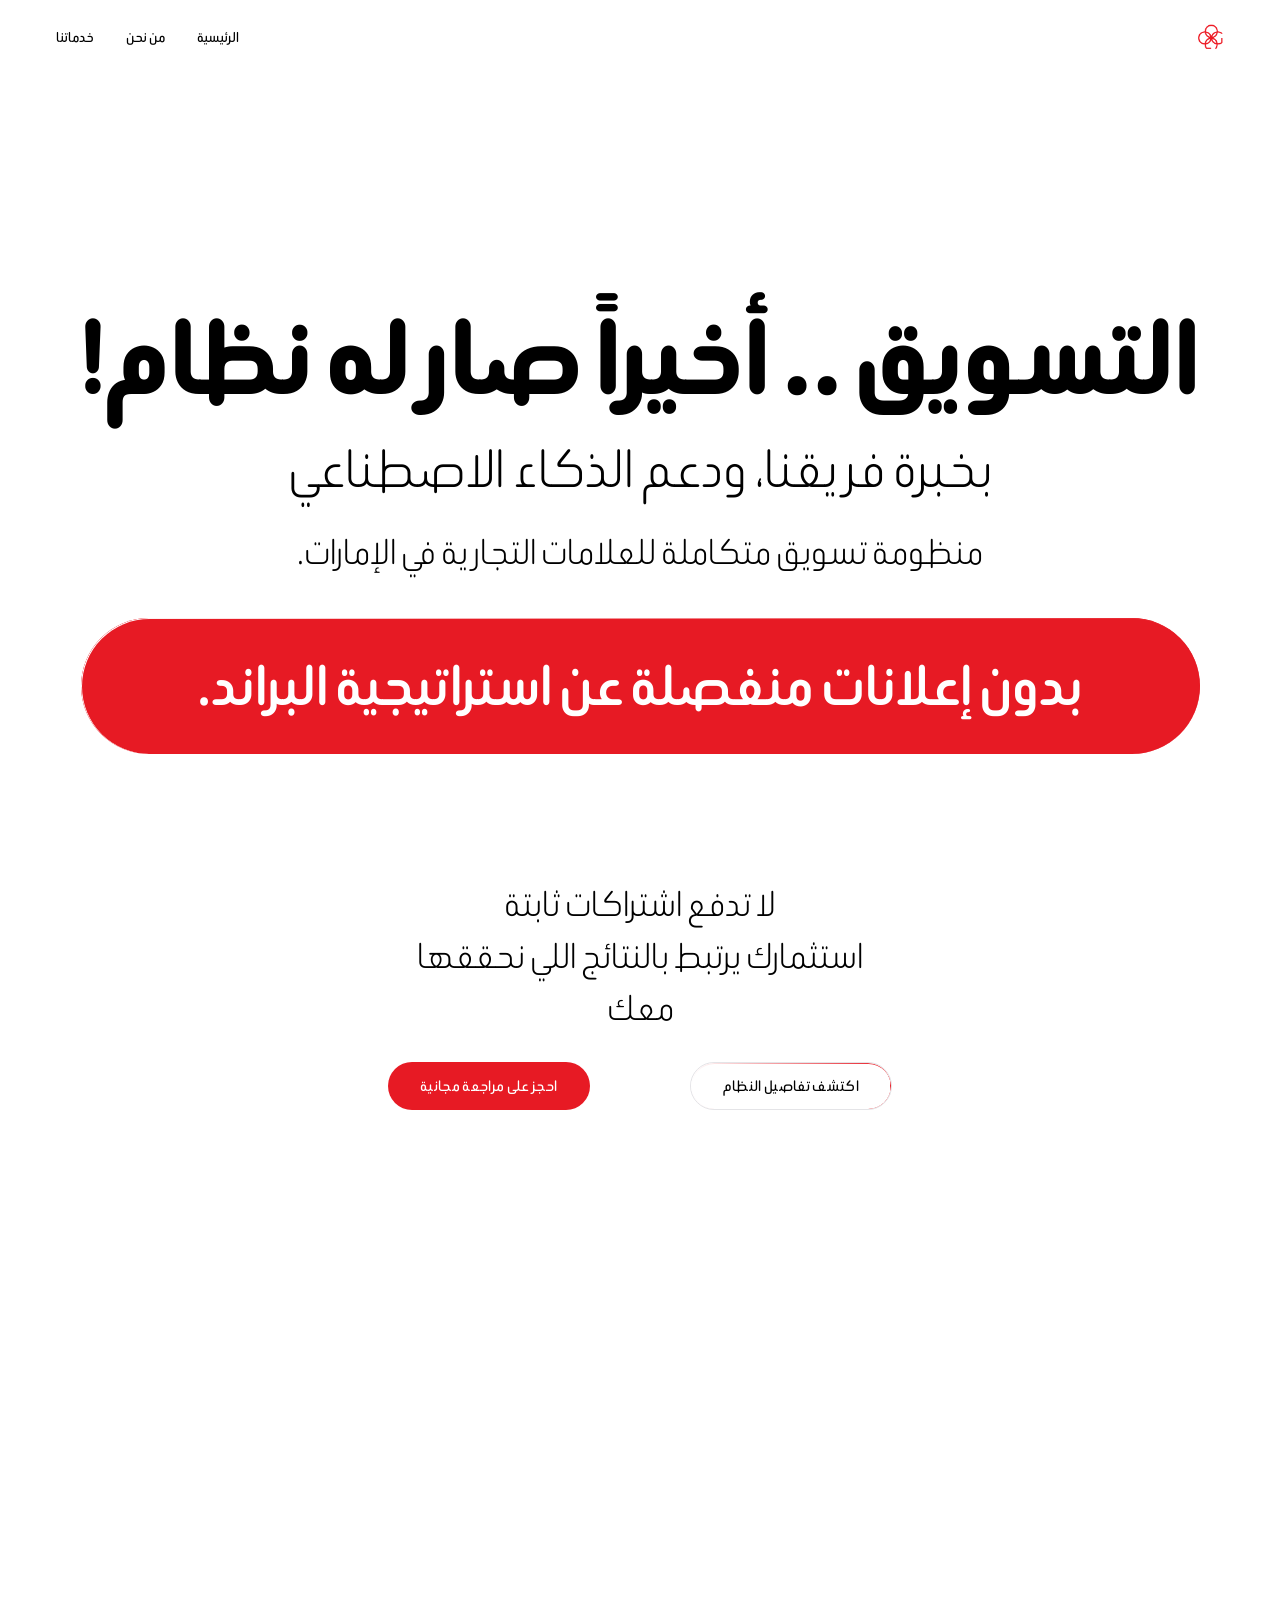
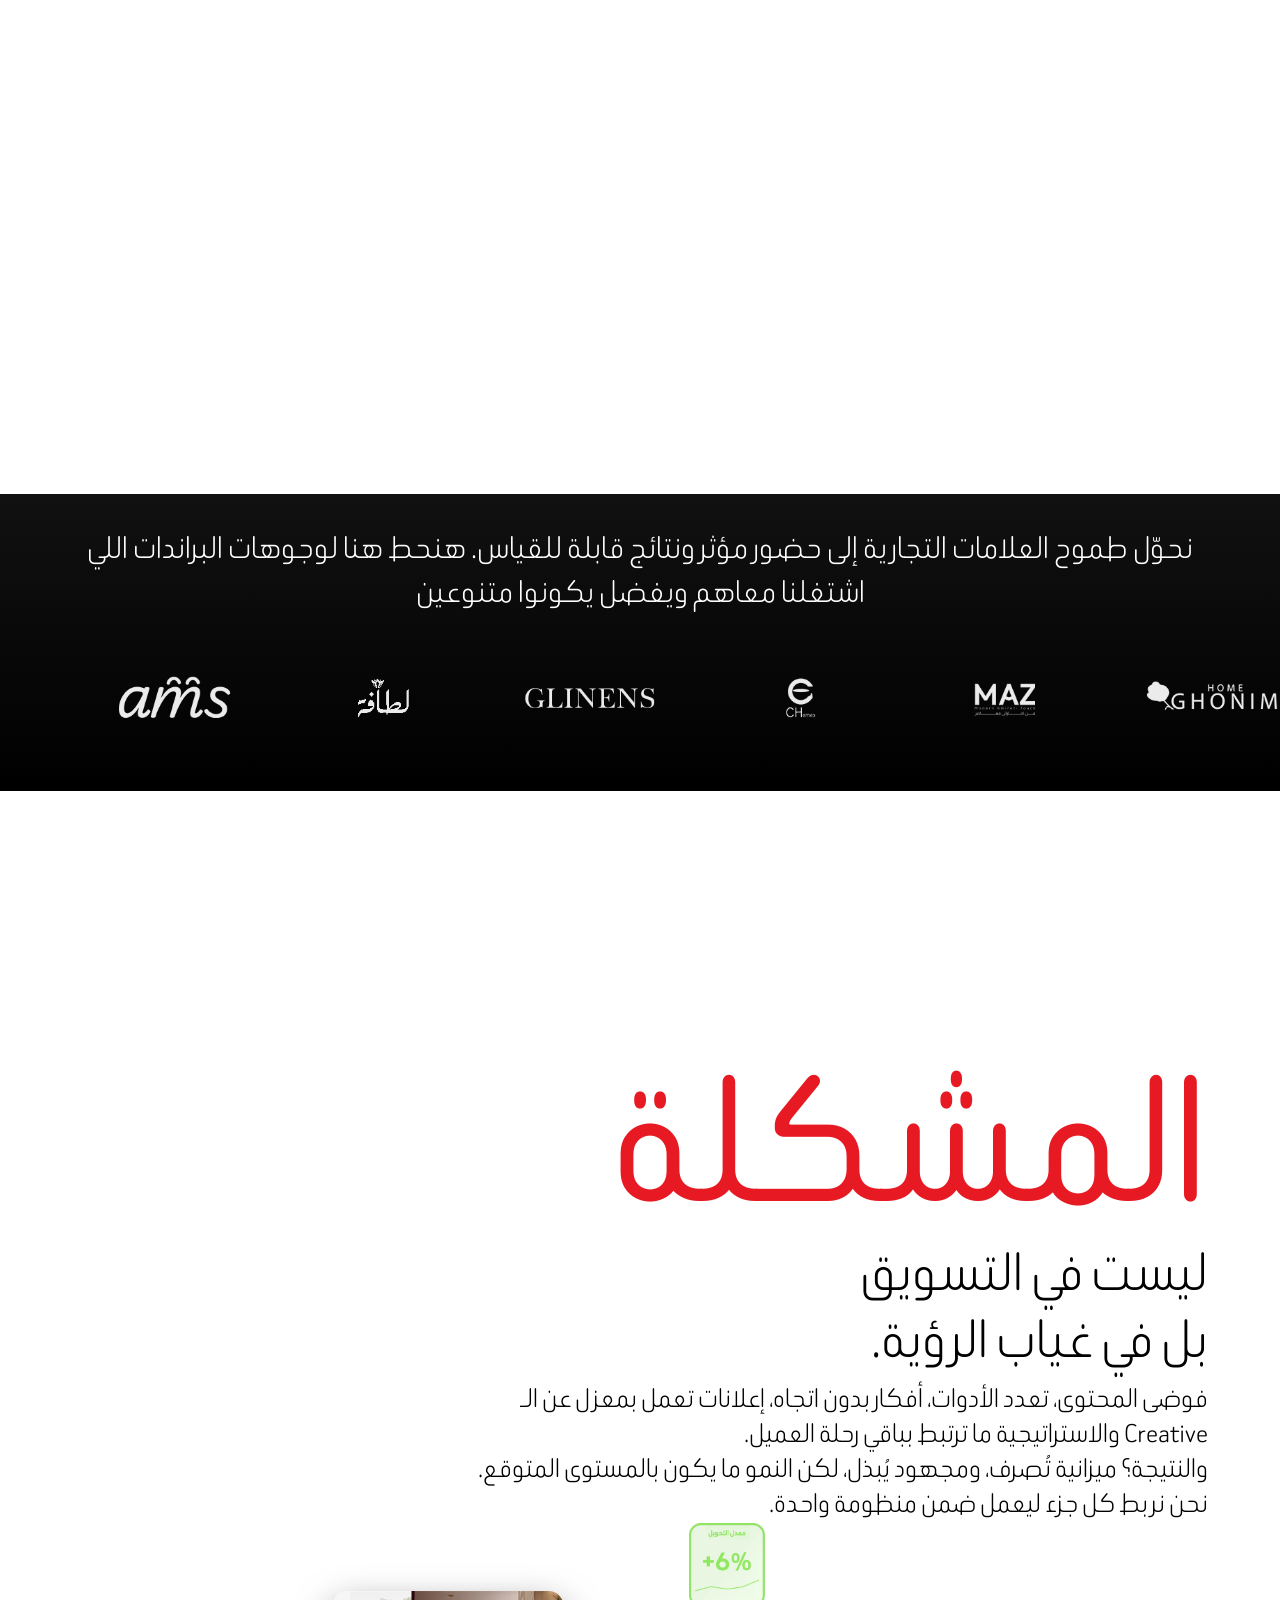
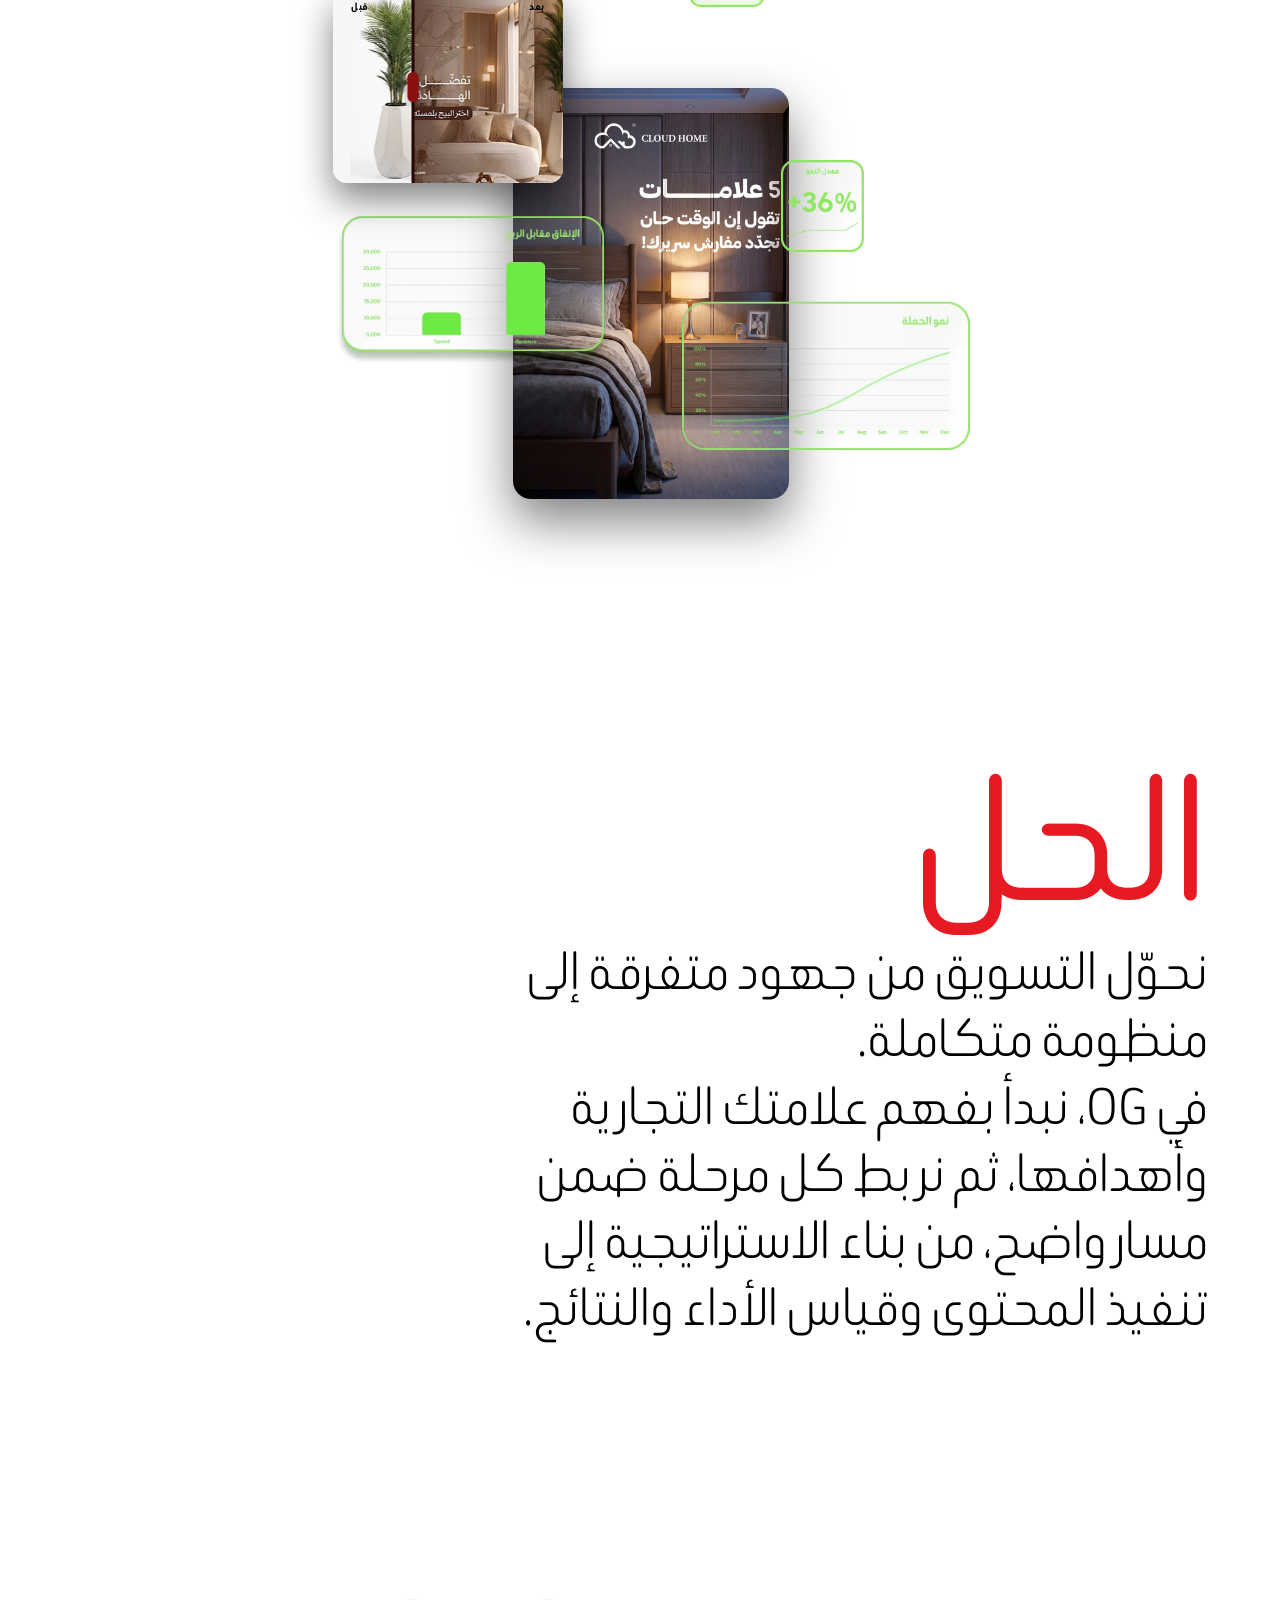
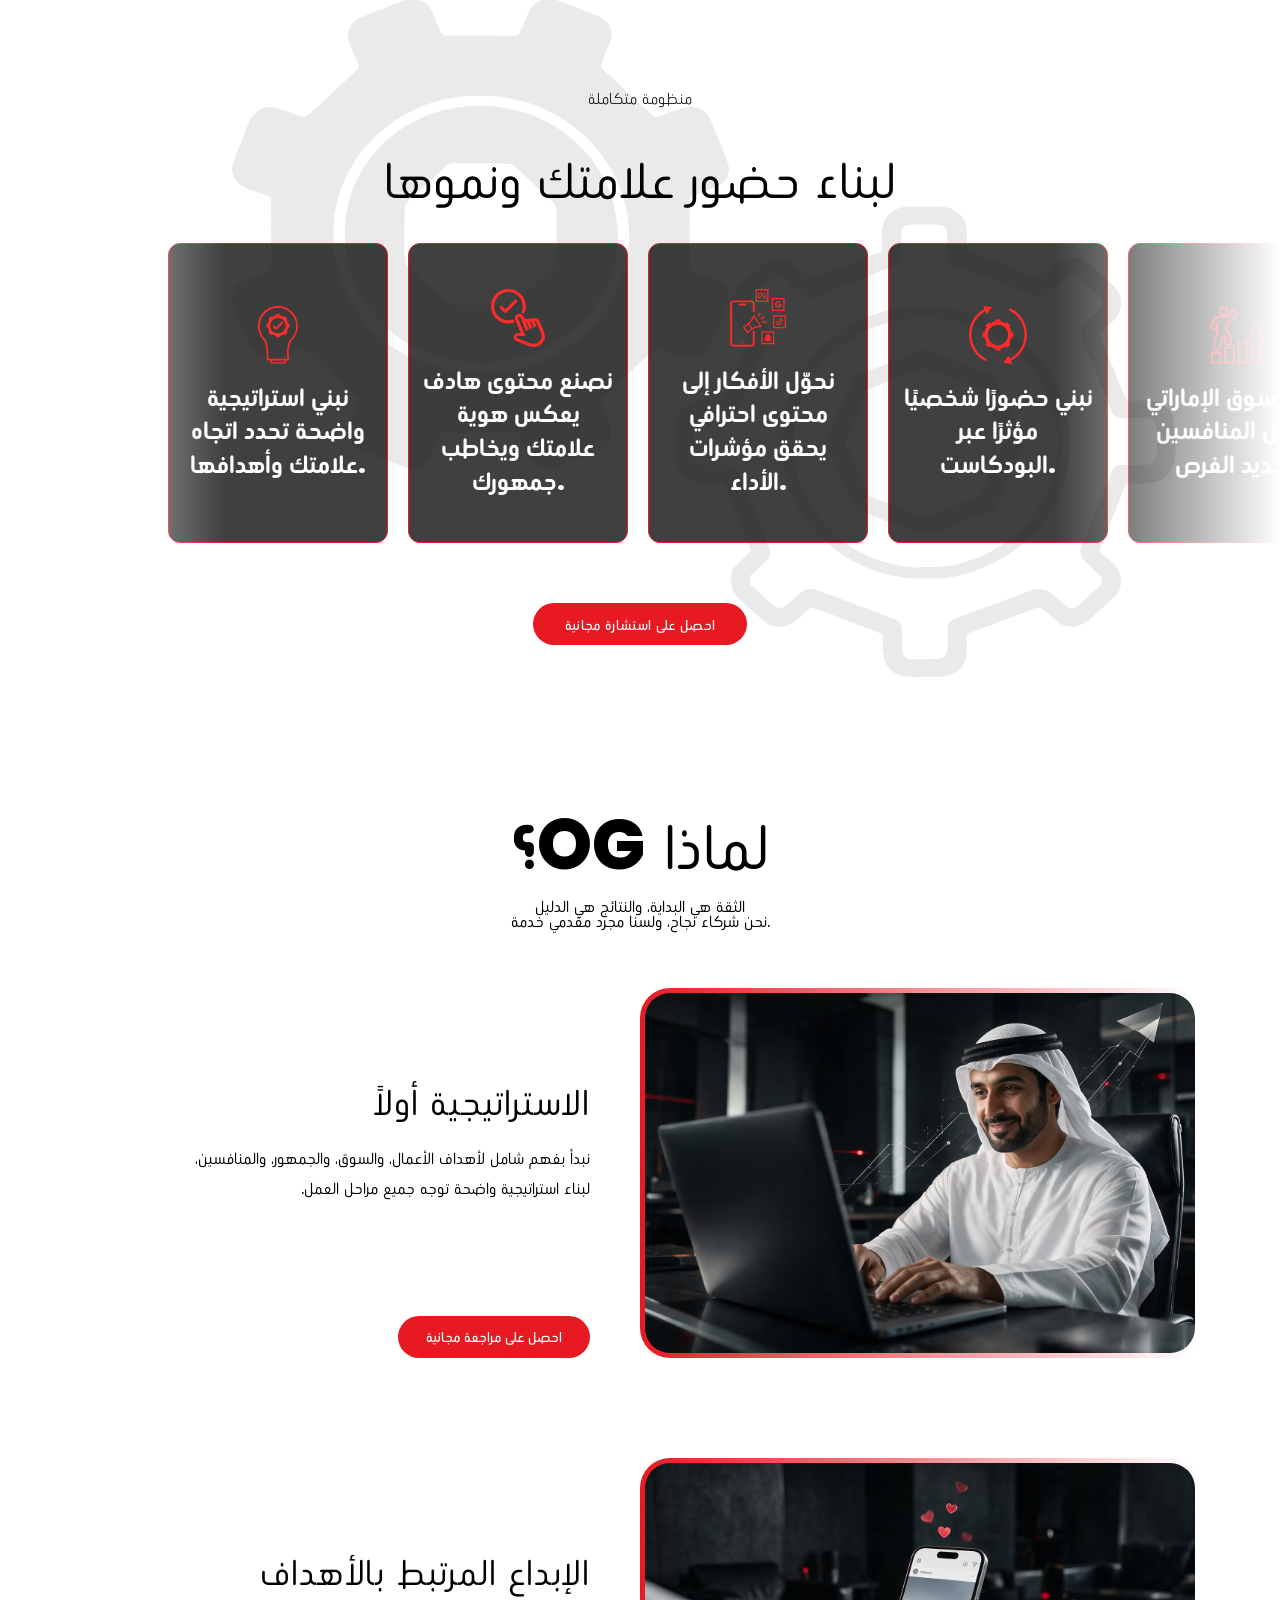
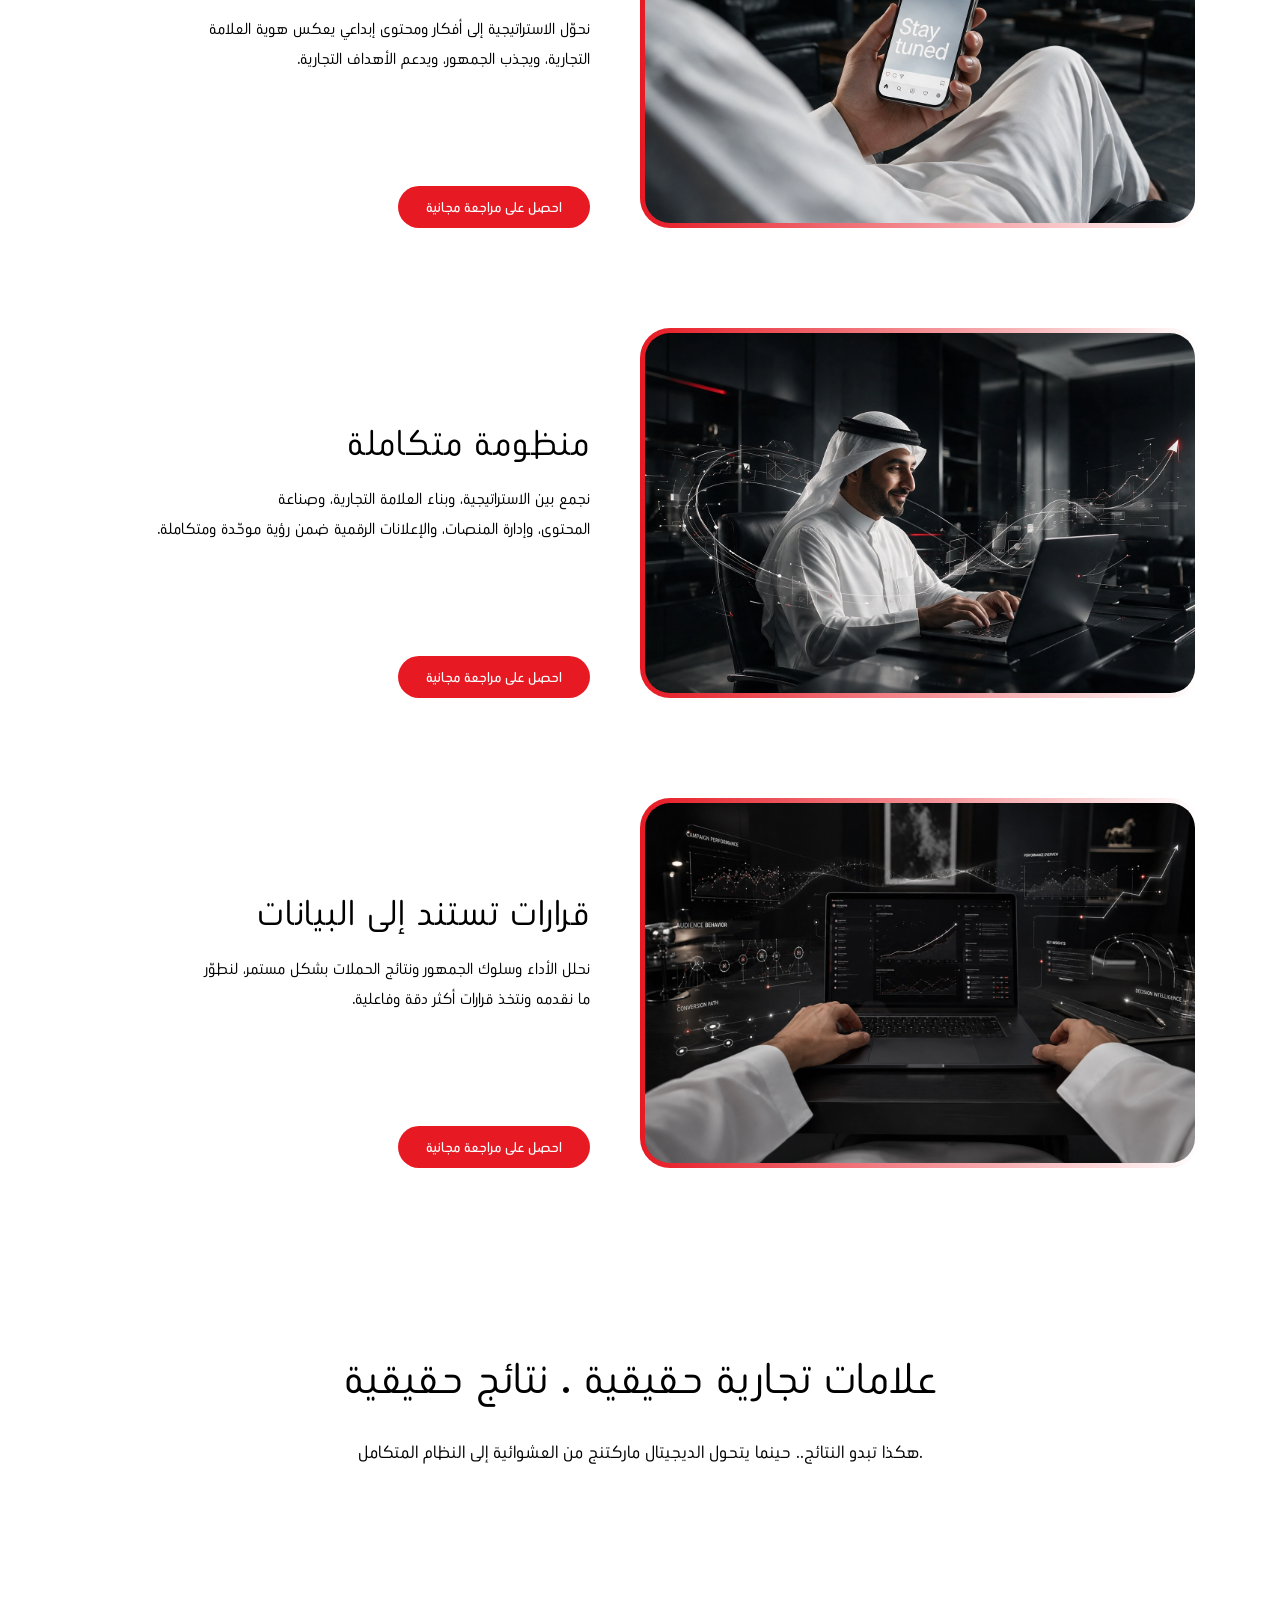
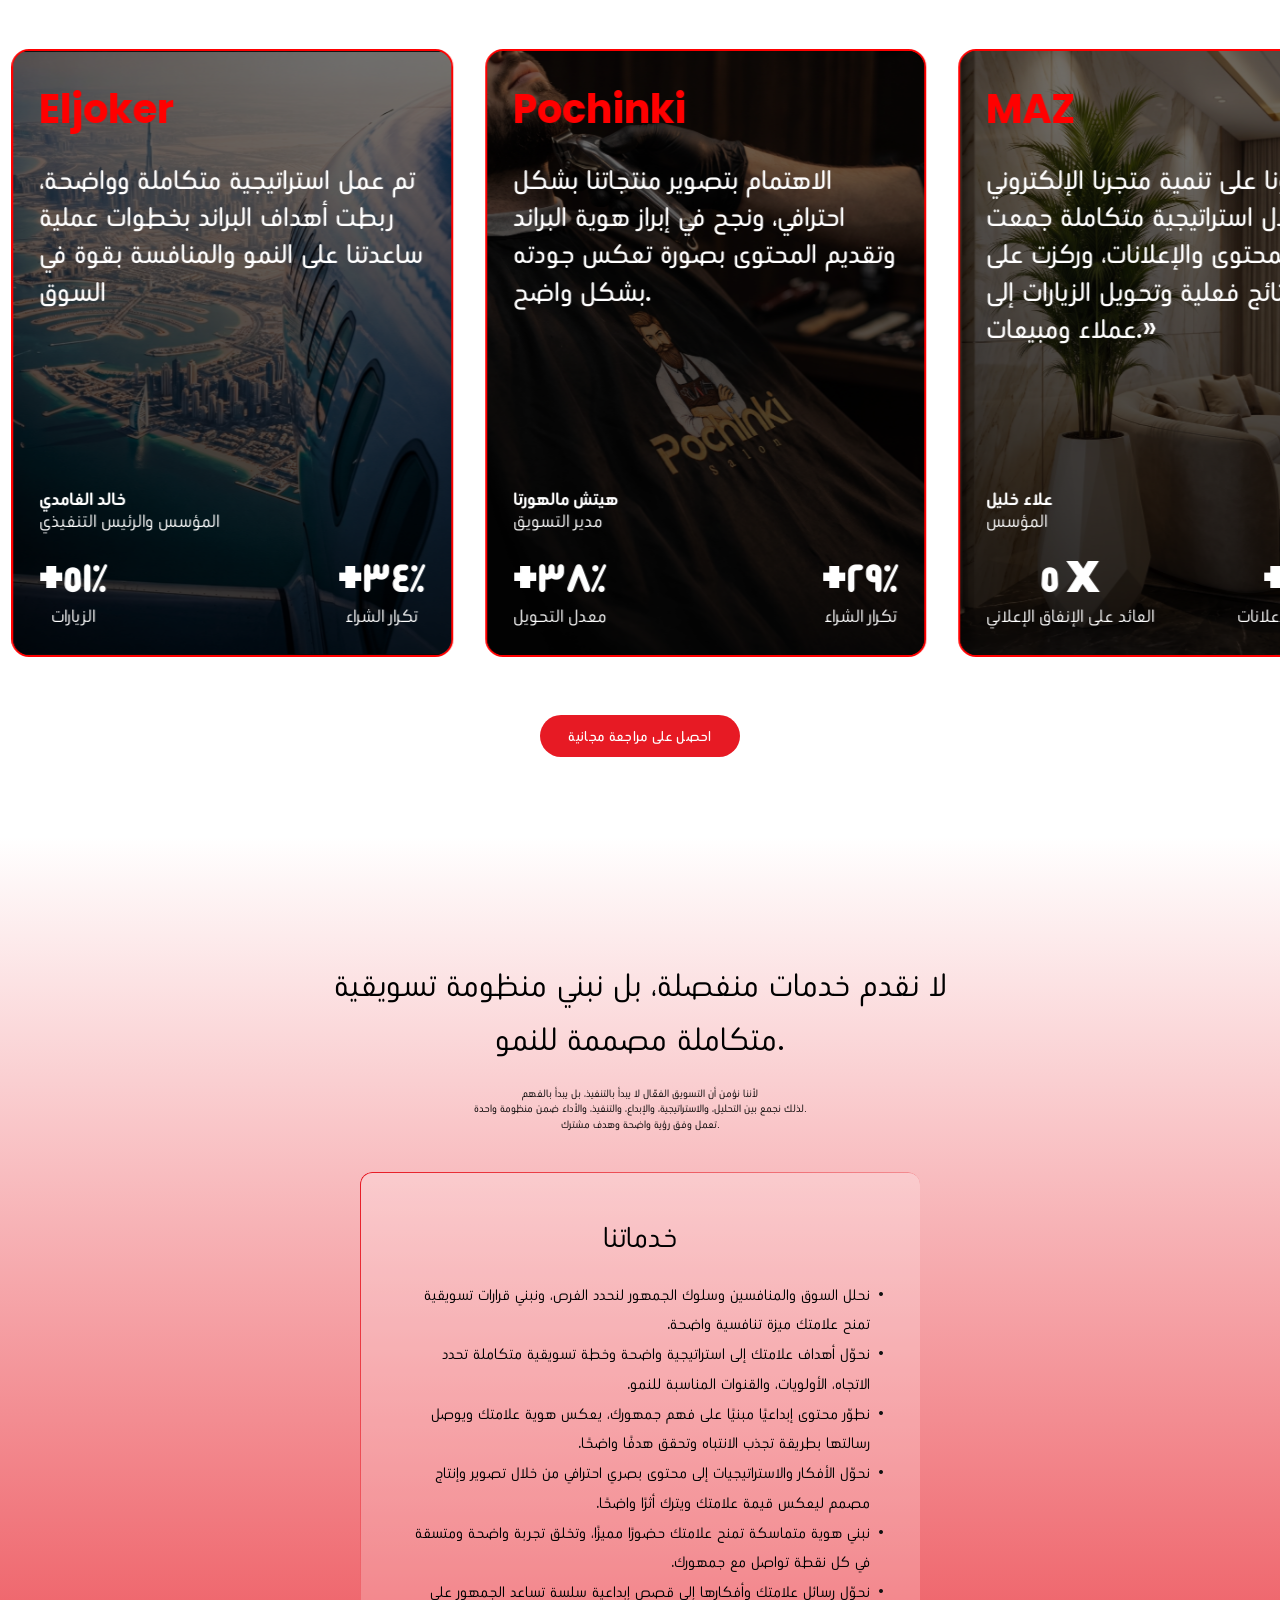
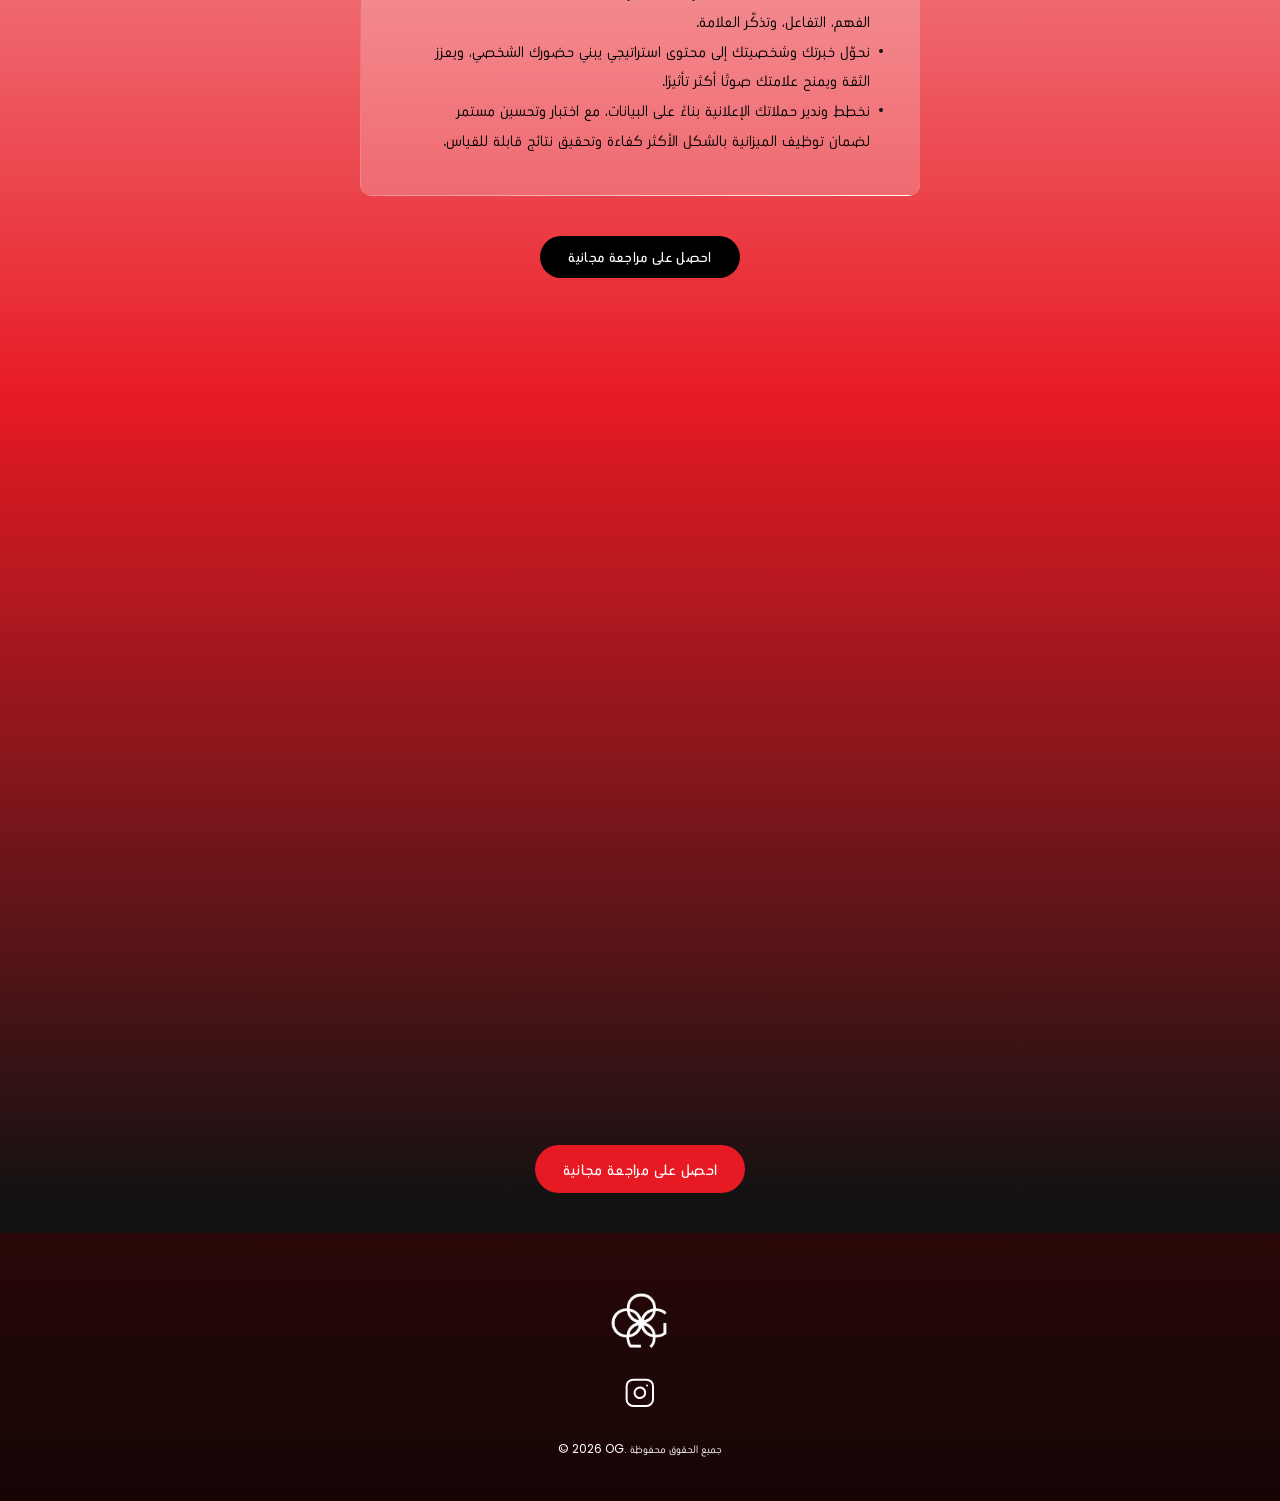
==== index.html @ 0fef3efd "final" ====
<!DOCTYPE html>
<html>
<!-- Mirrored from qeen.ai/ar by HTTrack Website Copier/3.x [XR&CO'2014], Sun, 16 Aug 2026 14:02:10 GMT -->
<!-- Added by HTTrack -->
<meta http-equiv="content-type" content="text/html;charset=utf-8" /><!-- /Added by HTTrack -->

<head>
  <meta charset="utf-8">
  <meta name="viewport" content="width=device-width, initial-scale=1">
  <title>og - The Growth Platform for E-commerce in the GCC and MENA region. We help brands scale with AI-powered
    marketing that drives real revenue.</title>
  <meta name="description"
    content="The Growth Platform for E-commerce in the GCC and MENA region. We help brands scale with AI-powered marketing that drives real revenue.">
  <link rel="preconnect" href="https://fonts.googleapis.com/">
  <link rel="preconnect" href="https://fonts.gstatic.com/" crossorigin>
  <link rel="preconnect" href="https://fonts.googleapis.com/">
  <link rel="preconnect" href="https://fonts.gstatic.com/" crossorigin>
  <link rel="preconnect" href="https://fonts.googleapis.com">
  <link rel="preconnect" href="https://fonts.gstatic.com" crossorigin>
  <link href="https://fonts.googleapis.com/css2?family=Poppins:wght@300;400;500;600;700;800&display=swap"
    rel="stylesheet">
  <div id="contactModal"
    style="display:none; position:fixed; top:0; left:0; width:100%; height:100%; background:rgba(0,0,0,0.6); z-index:9999;">

    <div
      style="background:#fff; width:90%; max-width:500px; margin:80px auto; padding:25px; border-radius:10px; position:relative;">

      <span onclick="closeModal()"
        style="position:absolute; right:15px; top:10px; cursor:pointer; font-size:22px;">×</span>

      <h3 style="margin-bottom:15px;">Contact Us</h3>

      <!-- FORM HERE -->
      <form id="contactForm" action="https://formspree.io/f/xjgjjenp" method="POST"
        style="display:flex; flex-direction:column; gap:10px;">

        <!-- Full Name -->
        <input type="text" name="full_name" placeholder="Full Name" required
          style="padding:12px; border:1px solid #ccc; border-radius:6px;">

        <!-- Mobile Number (UAE fixed) -->
        <div style="display:flex; gap:5px;">

          <div style="display:flex; gap:5px;">

            <!-- Country Code Dropdown -->
            <select name="country_code"
              style="padding:12px;color: #000;width: 80px;font-size: 12px; font-weight: 600; border:1px solid #ccc; border-radius:6px;">

              <option value="+971" selected>🇦🇪 +971</option>
              <option value="+966">🇸🇦 +966 </option>
              <option value="+965">🇰🇼 +965 </option>
              <option value="+973">🇧🇭 +973 </option>
              <option value="+974">🇶🇦 +974</option>
              <option value="+968">🇴🇲 +968</option>

            </select>

            <!-- Phone Number -->
            <input type="tel" name="phone" placeholder="Mobile Number" required
              style="flex:1; padding:12px; border:1px solid #ccc; border-radius:6px;">

          </div>
        </div>

        <!-- Email -->
        <input type="email" name="email" placeholder="Email Address" required
          style="padding:12px; border:1px solid #ccc; border-radius:6px;">

        <p id="successMessage" style="display:none; color:green; font-weight:bold;">
          Message sent successfully ✅
        </p>
        <!-- Hidden full phone (optional but useful) -->
        <input type="hidden" name="full_phone" id="fullPhone">
        <button type="submit"
          style="padding:12px; background:black; color:white; border:none; border-radius:6px; cursor:pointer;">
          Send Message
        </button>

      </form>

    </div>
  </div>
  <script>
    function openModal() {
      document.getElementById("contactModal").style.display = "block";
    }

    function closeModal() {
      document.getElementById("contactModal").style.display = "none";
    }

  </script>
  <script>
    const form = document.getElementById("contactForm");
    const successMsg = document.getElementById("successMessage");

    form.addEventListener("submit", async function (e) {
      e.preventDefault();

      const data = new FormData(form);

      try {
        const response = await fetch(form.action, {
          method: "POST",
          body: data,
          headers: {
            'Accept': 'application/json'
          }
        });

        if (response.ok) {
          successMsg.style.display = "block";
          form.reset();

          // ⬇️ close modal after 1.5s
          setTimeout(() => {
            closeModal();
            successMsg.style.display = "none"; // reset for next open
          }, 1500);

        } else {
          alert("Something went wrong ❌");
        }

      } catch (error) {
        alert("Error sending message ❌");
      }
    });
  </script>
  <style>
    .close-btn {
      position: absolute;
      top: 12px;
      right: 15px;
      font-size: 26px;
      font-weight: bold;
      color: #333;
      cursor: pointer;
      transition: 0.3s;
    }

    .close-btn:hover {
      color: red;
      transform: scale(1.2);
    }
  </style>
  <script>
    window.onclick = function (event) {
      let modal = document.getElementById("contactModal");
      if (event.target === modal) {
        modal.style.display = "none";
      }
    }
  </script>
  <style>
    /* Critical CSS - inlined for performance */
    html,
    body,
    body *,
    button,
    input,
    textarea,
    select {
      font-family: "Poppins", "Beiruti", Arial, sans-serif !important;
    }

    [dir="rtl"],
    [dir="rtl"] * {
      font-family: "Beiruti", Arial, sans-serif !important;
    }

    html {
      font-family: 'Grift', system-ui, -apple-system, BlinkMacSystemFont, 'Segoe UI', Roboto, sans-serif;
      -webkit-text-size-adjust: 100%;
      text-size-adjust: 100%;
      scroll-behavior: smooth;
    }

    /* Arabic font support */
    html[dir="rtl"],
    html[dir="rtl"] body,
    html[dir="rtl"] * {
      font-family: 'Beiruti', system-ui, -apple-system, BlinkMacSystemFont, 'Segoe UI', Roboto, sans-serif;
    }

    /* Critical hero styles for immediate visibility */
    .hero {
      padding: 4rem 2rem;
      min-height: 80vh;
      display: flex;
      align-items: center;
      position: relative;
      /* Fallback background */
      background: linear-gradient(135deg, #E71A24 0%, #090000 100%);
      /* LCP optimized background */
      background-image: url('hero_background.webp');
      background-position: center;
      background-size: cover;
      background-repeat: no-repeat;
      border-bottom-left-radius: 100px;
      overflow: hidden;
    }

    .hero::before {
      content: '';
      position: absolute;
      top: 0;
      left: 0;
      right: 0;
      bottom: 0;
      background: rgba(0, 0, 0, 0.4);
      z-index: -1;
    }

    .hero__title {
      font-size: clamp(2rem, 5vw, 3.5rem);
      font-weight: 800;
      line-height: 1.2;
      margin-bottom: 1rem;
      color: white;
    }

    /* Reduce layout shift */
    img,
    video {
      max-width: 100%;
      height: auto;
    }

    /* Prevent flash of unstyled content */
    .lazy-image,
    .lazy-video {
      min-height: 200px;
      background: #f0f0f0;
    }
  </style>

  <style>
    body * {
      color: #000 !important;
    }

    html {
      background-color: #f5f5f5 !important;
    }

    body {
      margin: 0px !important;
      background-color: white !important;
    }

    [data-v-6fa91414] .loading {
      filter: blur(2px);
      opacity: .7;
      transition: all .3s ease
    }

    [data-v-6fa91414] .loaded {
      filter: none;
      opacity: 1
    }

    [data-v-6fa91414] .error {
      background: #f0f0f0;
      opacity: .5
    }

    html {
      box-sizing: border-box;
      width: 100%;
      overflow-x: clip;
    }

    *,
    *::before,
    *::after {
      box-sizing: inherit;
    }

    body {
      width: 100%;
      max-width: 100%;
      overflow-x: clip;
    }

    /* Hero mobile fixes */
    @media (max-width: 768px) {
      .hero-shell[data-v-ce15d7ca] {
        width: 100%;
        padding-inline: 1.25rem;
      }

      .hero__cta-group[data-v-ce15d7ca] {
        display: grid;
        grid-template-columns: repeat(2, minmax(0, 1fr));
        gap: 0.75rem;
        width: 100%;
      }

      .hero__cta-primary[data-v-ce15d7ca],
      .hero__cta-secondary[data-v-ce15d7ca] {
        width: 100%;
        min-width: 0;
        padding-inline: 0.5rem;
        white-space: nowrap;
      }

      .video-inner-wrapper[data-v-7d06813c],
      [dir="rtl"] .video-inner-wrapper[data-v-7d06813c] {
        max-width: 100%;
        transform: none;
      }
    }
  </style>
  <style>
    .layout[data-v-0353b646] {
      display: flex;
      flex-direction: column;
      min-height: 100vh
    }

    .layout__header[data-v-0353b646] {
      -webkit-backdrop-filter: blur(4px);
      backdrop-filter: blur(4px);
      background: white;
      left: 0;
      padding: 24px;
      position: fixed;
      right: 0;
      top: 0;
      z-index: 1000
    }

    .layout__nav[data-v-0353b646] {
      justify-content: space-between;
      margin: 0 auto;
      max-width: 1280px;
      padding: 0 2rem
    }

    .layout__nav[data-v-0353b646],
    .nav__left[data-v-0353b646] {
      align-items: center;
      display: flex
    }

    .nav__left[data-v-0353b646] {
      gap: 3rem
    }

    .nav__right[data-v-0353b646] {
      gap: 1.5rem
    }

    .nav__brand[data-v-0353b646],
    .nav__right[data-v-0353b646] {
      align-items: center;
      display: flex
    }

    .nav__brand img[data-v-0353b646] {
      height: 27px;
      width: auto
    }

    .nav__links[data-v-0353b646] {
      align-items: center;
      display: flex;
      gap: 2rem
    }

    .nav__links a[data-v-0353b646] {
      color: #d71920;
      font-weight: 500;
      text-decoration: none;
      transition: color .3s ease
    }

    .nav__links a.active[data-v-0353b646],
    .nav__links a[data-v-0353b646]:hover {
      color: #E71A24
    }

    .nav__cta[data-v-0353b646] {
      background: #fff;
      border: none;
      border-radius: .5rem;
      color: #1a1a1a;
      cursor: pointer;
      font-weight: 600;
      padding: .75rem 1.5rem;
      transition: transform .2s ease, box-shadow .2s ease
    }

    .nav__cta[data-v-0353b646]:hover {
      box-shadow: 0 10px 20px #00000026;
      transform: translateY(-2px)
    }

    .nav__locale[data-v-0353b646] {
      background: transparent;
      border: none;
      border-radius: 15px;
      color: #ffffff;
      cursor: pointer;
      font-family: Beiruti;
      font-size: .875rem;
      font-weight: 500;
      height: 30px;
      line-height: 30px;
      padding: 0;
      position: relative;
      text-align: center;
      transition: color .2s ease;
      width: 85px
    }

    [dir=rtl] .nav__locale[data-v-0353b646] {
      font-family: Grift
    }

    .nav__locale[data-v-0353b646]:before {
      background: linear-gradient(90deg, #E71A24, #ffffff);
      border-radius: 15px;
      content: "";
      inset: 0;
      -webkit-mask: linear-gradient(#fff 0 0) content-box, linear-gradient(#fff 0 0);
      mask: linear-gradient(#fff 0 0) content-box, linear-gradient(#fff 0 0);
      -webkit-mask-composite: xor;
      mask-composite: exclude;
      padding: .5px;
      pointer-events: none;
      position: absolute
    }

    .nav__locale[data-v-0353b646]:hover {
      background: #E71A240f;
      color: #E71A24
    }

    .layout__header--light .nav__links a[data-v-0353b646] {
      color: #111111
    }

    .layout__header--light .nav__links a.active[data-v-0353b646],
    .layout__header--light .nav__links a[data-v-0353b646]:hover {
      color: #d71920
    }

    .nav__hamburger[data-v-0353b646] {
      display: none
    }

    .nav__mobile[data-v-0353b646] {
      -webkit-backdrop-filter: blur(10px);
      backdrop-filter: blur(10px);
      background: #1e1f24fa;
      display: none;
      height: calc(100vh - 64px);
      left: 0;
      overflow-y: auto;
      position: fixed;
      top: 64px;
      transform: translate(-100%);
      transition: transform .3s ease;
      visibility: hidden;
      width: 100%;
      z-index: 9999
    }

    .nav__locale--mobile[data-v-0353b646] {
      display: none
    }

    .layout__main[data-v-0353b646] {
      background: white;
      flex: 1;
      padding-top: 88px
    }

    .layout__main--light[data-v-0353b646] {
      background: #ffffff
    }

    .layout__footer[data-v-0353b646] {
      background: linear-gradient(180deg, #2b0808, #210707 34%, #1d0707 68%, #160404);
      color: #ffffff;
      padding: 60px 0 40px
    }

    .footer__content[data-v-0353b646] {
      flex-direction: column;
      gap: 28px;
      margin: 0 auto;
      max-width: 1280px;
      padding: 0 2rem
    }

    .footer__content[data-v-0353b646],
    .footer__logo[data-v-0353b646] {
      align-items: center;
      display: flex
    }

    .footer__logo[data-v-0353b646] {
      justify-content: center
    }

    .footer__logo img[data-v-0353b646] {
      height: 56px;
      width: auto
    }

    .footer__social[data-v-0353b646] {
      align-items: center;
      display: flex;
      gap: 14px
    }

    .footer__social a[data-v-0353b646] {
      align-items: center;
      display: flex;
      justify-content: center;
      transition: opacity .3s ease
    }

    .footer__social a[data-v-0353b646]:hover {
      opacity: .8
    }

    .footer__social img[data-v-0353b646] {
      display: block;
      height: 32px;
      width: 32px
    }

    .footer__links[data-v-0353b646] {
      align-items: center;
      display: flex;
      gap: 12px
    }

    .footer__links a[data-v-0353b646] {
      color: #ffffff;
      font-size: 12px;
      font-weight: 700;
      text-decoration: none;
      transition: opacity .3s ease
    }

    .footer__links a[data-v-0353b646]:hover {
      opacity: .8
    }

    .footer__links-divider[data-v-0353b646] {
      color: #ffffff;
      font-size: 12px;
      font-weight: 700;
      opacity: .6
    }

    .footer__copyright[data-v-0353b646] {
      color: #ffffff !important;
      font-size: 12px;
      font-weight: 400;
      margin: 0;
      text-align: center
    }

    @media (max-width:768px) {
      .layout__header[data-v-0353b646] {
        padding: 16px
      }

      .layout__main[data-v-0353b646] {
        padding-top: 64px
      }

      .layout__nav[data-v-0353b646] {
        padding: 0 1rem
      }

      .nav__cta--desktop[data-v-0353b646],
      .nav__links--desktop[data-v-0353b646],
      .nav__locale--desktop[data-v-0353b646] {
        display: none
      }

      .nav__locale--mobile[data-v-0353b646] {
        background: transparent;
        border: none;
        border-radius: 15px;
        color: #ffffff;
        cursor: pointer;
        display: block;
        font-family: Beiruti;
        font-size: .875rem;
        font-weight: 500;
        height: 30px;
        line-height: 30px;
        margin-right: 1rem;
        padding: 0;
        position: relative;
        text-align: center;
        transition: color .2s ease;
        width: 85px
      }

      [dir=rtl] .nav__locale--mobile[data-v-0353b646] {
        font-family: Grift
      }

      .nav__locale--mobile[data-v-0353b646]:before {
        background: linear-gradient(270deg, #E71A24, #ffffff);
        border-radius: 15px;
        content: "";
        inset: 0;
        -webkit-mask: linear-gradient(#fff 0 0) content-box, linear-gradient(#fff 0 0);
        mask: linear-gradient(#fff 0 0) content-box, linear-gradient(#fff 0 0);
        -webkit-mask-composite: xor;
        mask-composite: exclude;
        padding: .5px;
        pointer-events: none;
        position: absolute
      }

      .nav__locale--mobile[data-v-0353b646]:hover {
        background: #E71A240f;
        color: #E71A24
      }

      .nav__hamburger[data-v-0353b646] {
        background: none;
        border: none;
        cursor: pointer;
        display: flex !important;
        flex-direction: column;
        height: 18px;
        justify-content: space-between;
        padding: 0;
        position: relative;
        width: 24px;
        z-index: 10001
      }

      .nav__hamburger-icon[data-v-0353b646] {
        display: block;
        height: 19px;
        width: 19px
      }

      .nav__hamburger--active .nav__hamburger-icon[data-v-0353b646] {
        display: none
      }

      .nav__hamburger span[data-v-0353b646] {
        background-color: #E71A24;
        display: none;
        height: 2px;
        transition: all .3s ease;
        width: 100%
      }

      .nav__hamburger--active span[data-v-0353b646] {
        display: block
      }

      .layout__header--light .nav__hamburger--active span[data-v-0353b646] {
        background-color: #111111
      }

      .nav__hamburger--active span[data-v-0353b646]:nth-child(2) {
        transform: rotate(45deg) translate(5px, 5px)
      }

      .nav__hamburger--active span[data-v-0353b646]:nth-child(3) {
        opacity: 0
      }

      .nav__hamburger--active span[data-v-0353b646]:nth-child(4) {
        transform: rotate(-45deg) translate(7px, -6px)
      }

      .nav__mobile[data-v-0353b646] {
        background: linear-gradient(180deg, #000, #111111);
        display: block !important;
        height: 100vh;
        left: 0;
        overflow-y: auto;
        position: fixed;
        top: 0;
        transform: translate(-100%);
        transition: transform .3s ease, visibility .3s ease;
        visibility: hidden;
        width: 100%;
        z-index: 9999
      }

      .nav__mobile--open[data-v-0353b646] {
        transform: translate(0) !important;
        visibility: visible !important
      }

      .nav__mobile-content[data-v-0353b646] {
        align-items: center;
        background: white;
        display: flex;
        flex-direction: column;
        height: 100%;
        justify-content: center;
        padding: 5rem 2rem 2rem
      }

      .nav__mobile-links[data-v-0353b646] {
        align-items: flex-start;
        display: flex;
        flex-direction: column;
        gap: 0;
        margin-bottom: 3rem;
        padding-inline-start: 2rem
      }

      .nav__mobile-links a[data-v-0353b646] {
        border-bottom: none;
        color: #d71920;
        display: block;
        font-size: 27px;
        font-weight: 300;
        line-height: 50px;
        padding: 0;
        position: relative;
        text-decoration: none;
        transition: color .3s ease
      }

      .nav__mobile-links a.active[data-v-0353b646],
      .nav__mobile-links a[data-v-0353b646]:hover {
        color: #E71A24
      }

      .nav__mobile-links a.active[data-v-0353b646]:before {
        background-color: #E71A24;
        border-radius: 1.5px;
        content: "";
        height: 19px;
        inset-inline-start: -24px;
        position: absolute;
        top: 50%;
        transform: translateY(-50%);
        width: 3px
      }

      .nav__mobile-actions[data-v-0353b646] {
        align-items: center;
        display: flex;
        flex-direction: column;
        gap: 1rem
      }

      .nav__cta--mobile[data-v-0353b646] {
        background: #fff;
        border: none;
        border-radius: 12px;
        color: #520000;
        cursor: pointer;
        font-size: 1rem;
        font-weight: 600;
        min-width: 200px;
        padding: 1rem 1.5rem;
        transition: transform .3s ease
      }

      .nav__cta--mobile[data-v-0353b646]:hover {
        transform: translateY(-2px)
      }

      .layout__footer[data-v-0353b646] {
        padding: 28px 0 18px
      }

      .footer__content[data-v-0353b646] {
        gap: 12px;
        padding: 0 1rem
      }

      .footer__logo img[data-v-0353b646] {
        height: 22px !important
      }

      .footer__social[data-v-0353b646] {
        gap: 8px
      }

      .footer__social img[data-v-0353b646] {
        height: 16px !important;
        width: 16px !important
      }

      [dir=rtl] .layout__footer[data-v-0353b646] {
        background: linear-gradient(180deg, #350909, #111111 58%, #140404);
        padding: 20px 0 14px
      }

      [dir=rtl] .footer__content[data-v-0353b646] {
        gap: 10px
      }

      [dir=rtl] .footer__logo img[data-v-0353b646] {
        height: 18px !important
      }

      [dir=rtl] .footer__social img[data-v-0353b646] {
        height: 14px !important;
        width: 14px !important
      }

      [dir=rtl] .footer__copyright[data-v-0353b646],
      [dir=rtl] .footer__links a[data-v-0353b646],
      [dir=rtl] .footer__links-divider[data-v-0353b646] {
        font-family: Beiruti, sans-serif;
        font-size: 10px
      }
    }

    [dir=rtl] .layout__nav[data-v-0353b646] {
      direction: rtl
    }

    [dir=rtl] .nav__left .nav__brand[data-v-0353b646] {
      order: 1
    }

    [dir=rtl] .nav__left .nav__links[data-v-0353b646] {
      order: 2
    }

    [dir=rtl] .footer__content[data-v-0353b646] {
      align-items: center
    }

    [dir=rtl] .footer__copyright[data-v-0353b646] {
      text-align: center
    }

    @media (max-width:768px) {
      [dir=rtl] .footer__content[data-v-0353b646] {
        align-items: center
      }
    }
  </style>
  <style>
    .trusted-problem-wrapper[data-v-b27626f1] {
      background: linear-gradient(180deg, #111111 0, #000)
    }
  </style>
  <style>
    #hero[data-v-ce15d7ca] {
      align-items: stretch;
      background: #fff;
      display: flex;
      flex-direction: column;
      min-height: 100vh;
      overflow: hidden;
      position: relative
    }

    .hero-section-1[data-v-ce15d7ca] {
      gap: 1rem;
      justify-content: center;
      margin-bottom: 20vh
    }

    .hero-section-1[data-v-ce15d7ca],
    .hero-section-2[data-v-ce15d7ca] {
      align-items: center;
      display: flex;
      flex-direction: column
    }

    .hero-section-2[data-v-ce15d7ca] {
      width: 100%
    }

    .hero-shell[data-v-ce15d7ca] {
      flex-shrink: 0;
      padding: 5rem 1.25rem 2rem;
      position: relative;
      width: 100%;
      z-index: 1
    }

    .hero-container[data-v-ce15d7ca] {
      align-items: center;
      display: flex;
      flex-direction: column;
      gap: 0;
      margin: 0 auto;
      max-width: 100%;
      text-align: center
    }

    .hero__title[data-v-ce15d7ca] {
      color: #E71A24;
      font-family: Boldonse, sans-serif;
      font-size: 17px;
      font-weight: 400;
      letter-spacing: .01em;
      line-height: 1.2;
      margin: 0;
      text-transform: uppercase
    }

    .hero__dots[data-v-ce15d7ca] {
      font-family: grift, sans-serif;
      font-size: .5em;
      letter-spacing: -.05em;
      vertical-align: middle
    }

    .hero__subtitle[data-v-ce15d7ca] {
      color: #E71A24;
      font-size: clamp(1.25rem, 4vw, 2.5rem);
      font-weight: 300;
      line-height: 1.35;
      margin: 0
    }

    .hero__description[data-v-ce15d7ca] {
      color: #d71920;
      font-size: clamp(.875rem, 3vw, 2rem);
      font-weight: 300;
      line-height: 1.35;
      margin: 0 0 1rem;
      max-width: 90%
    }

    .hero__media[data-v-ce15d7ca] {
      align-items: center;
      background: #E71A24;
      color: white !important;
      border: none;
      border-radius: 9999px;
      display: flex;
      height: 4rem;
      justify-content: center;
      margin-bottom: .75rem;
      position: relative;
      width: 100%
    }

    .hero__media[data-v-ce15d7ca]:before {
      background: linear-gradient(270deg, #E71A24, #ffffff);
      border-radius: 9999px;
      content: "";
      inset: 0;
      -webkit-mask: linear-gradient(#fff 0 0) content-box, linear-gradient(#fff 0 0);
      mask: linear-gradient(#fff 0 0) content-box, linear-gradient(#fff 0 0);
      -webkit-mask-composite: xor;
      mask-composite: exclude;
      padding: .5px;
      pointer-events: none;
      position: absolute
    }

    .hero__typed[data-v-ce15d7ca] {
      font-family: Grift, sans-serif;
      font-weight: 100
    }

    .hero__typed[data-v-ce15d7ca],
    [dir=rtl] .hero__typed[data-v-ce15d7ca] {
      color: #E71A24;
      font-size: clamp(1rem, 12vw, 4rem);
      letter-spacing: .05em;
      line-height: 1;
      white-space: nowrap
    }

    [dir=rtl] .hero__typed[data-v-ce15d7ca] {
      font-family: Beiruti, sans-serif;
      font-weight: 200
    }

    .hero__typed--long[data-v-ce15d7ca] {
      font-size: clamp(1.5rem, 7.5vw, 2.9rem)
    }

    .hero__description-bottom[data-v-ce15d7ca] {
      color: #d71920;
      font-size: clamp(1.5rem, 4.5vw, 3.5rem);
      font-weight: 300;
      line-height: 1.35;
      margin: 0 auto 1.75rem;
      max-width: 22ch;
      text-wrap: balance;
      white-space: normal
    }

    .hero__cta-group[data-v-ce15d7ca] {
      align-items: center;
      display: flex;
      gap: .75rem;
      justify-content: center;
      width: 100%
    }

    [dir=rtl] .hero__cta-group[data-v-ce15d7ca] {
      flex-direction: row-reverse
    }

    .hero__cta-primary[data-v-ce15d7ca] {
      align-items: center;
      background-color: #E71A24;
      border: none;
      border-radius: 1.125rem;
      color: white !important;
      cursor: pointer;
      display: inline-flex;
      font-family: Grift, sans-serif;
      font-size: .9375rem;
      font-weight: 500;
      height: 2.25rem;
      justify-content: center;
      letter-spacing: .02em;
      min-width: 9.8125rem;
      padding: 0 1.5rem;
      text-transform: uppercase;
      transition: background-color .3s ease, transform .2s ease;
      white-space: nowrap
    }

    .hero__cta-primary[data-v-ce15d7ca]:hover {
      background-color: #f23b3b;
      transform: translateY(-.125rem)
    }

    .hero__cta-secondary[data-v-ce15d7ca] {
      align-items: center;
      background-color: transparent;
      border: none;
      border-radius: 1.125rem;
      color: #ffffff !important;
      cursor: pointer;
      display: inline-flex;
      font-size: .9375rem;
      font-weight: 500;
      height: 2.25rem;
      justify-content: center;
      letter-spacing: .02em;
      min-width: 9.8125rem;
      padding: 0 1.5rem;
      position: relative;
      text-decoration: none;
      text-transform: uppercase;
      transition: color .3s ease;
      white-space: nowrap
    }

    .hero__cta-secondary[data-v-ce15d7ca]:before {
      background: linear-gradient(270deg, #E71A24, #ffffff);
      border-radius: 1.125rem;
      content: "";
      inset: 0;
      -webkit-mask: linear-gradient(#fff 0 0) content-box, linear-gradient(#fff 0 0);
      mask: linear-gradient(#fff 0 0) content-box, linear-gradient(#fff 0 0);
      -webkit-mask-composite: xor;
      mask-composite: exclude;
      padding: .5px;
      pointer-events: none;
      position: absolute
    }

    .hero__cta-secondary[data-v-ce15d7ca]:hover {
      background-color: #E71A2414;
      color: #E71A24
    }

    .hero__animation-wrapper[data-v-ce15d7ca] {
      align-items: flex-start;
      display: flex;
      flex: 1;
      justify-content: center;
      min-height: 26rem;
      overflow: visible;
      padding-left: 1rem
    }

    .hero__animation-placeholder[data-v-ce15d7ca] {
      min-height: 26rem;
      width: 100%
    }

    .hero--arabic .hero__dots[data-v-ce15d7ca],
    .hero--arabic .hero__title[data-v-ce15d7ca] {
      font-family: Beiruti, sans-serif;
      font-weight: 800;
      letter-spacing: 0
    }

    .hero--arabic .hero__dots[data-v-ce15d7ca] {
      vertical-align: middle
    }

    [dir=rtl] .hero__cta-primary[data-v-ce15d7ca],
    [dir=rtl] .hero__cta-secondary[data-v-ce15d7ca],
    [dir=rtl] .hero__description[data-v-ce15d7ca],
    [dir=rtl] .hero__description-bottom[data-v-ce15d7ca],
    [dir=rtl] .hero__dots[data-v-ce15d7ca],
    [dir=rtl] .hero__subtitle[data-v-ce15d7ca],
    [dir=rtl] .hero__typed[data-v-ce15d7ca] {
      font-family: Beiruti, sans-serif
    }

    [dir=rtl] .hero__typed[data-v-ce15d7ca] {
      font-size: clamp(1rem, 11vw, 4rem)
    }

    @media (min-width:480px) {
      .hero-container[data-v-ce15d7ca] {
        max-width: 440px
      }
    }

    @media (min-width:768px) {
      .hero-shell[data-v-ce15d7ca] {
        padding: 7rem 2.5rem 3rem
      }

      .hero-container[data-v-ce15d7ca] {
        max-width: 640px
      }

      .hero__title[data-v-ce15d7ca] {
        font-size: 1.25rem
      }

      .hero__media[data-v-ce15d7ca] {
        height: 5.5rem
      }

      .hero__cta-primary[data-v-ce15d7ca],
      .hero__cta-secondary[data-v-ce15d7ca] {
        border-radius: 1.375rem;
        font-size: 1rem;
        height: 2.75rem;
        min-width: 11rem
      }
    }

    @media (min-width:1024px) {
      .hero-shell[data-v-ce15d7ca] {
        padding: 8rem 3rem 4rem
      }

      .hero-container[data-v-ce15d7ca] {
        max-width: 760px
      }

      .hero__title[data-v-ce15d7ca] {
        font-size: 1.375rem
      }

      .hero__media[data-v-ce15d7ca] {
        height: 6.5rem
      }
    }

    @media (max-width:391px) {

      .hero__cta-primary[data-v-ce15d7ca],
      .hero__cta-secondary[data-v-ce15d7ca] {
        font-size: 12px
      }
    }

    @media (max-width:767px) {
      #hero:not(.hero--arabic) .hero-shell[data-v-ce15d7ca] {
        padding-top: 4.5rem
      }
    }

    @media (min-width:1280px) {
      .hero-shell[data-v-ce15d7ca] {
        padding: 9rem 4rem 5rem
      }

      [dir=rtl] .hero-shell[data-v-ce15d7ca] {
        padding-top: 6rem
      }

      .hero__cta-group[data-v-ce15d7ca] {
        gap: 100px
      }

      .hero-container[data-v-ce15d7ca] {
        max-width: 880px
      }

      #hero:not(.hero--arabic) .hero-container[data-v-ce15d7ca] {
        max-width: 112rem
      }

      .hero__title[data-v-ce15d7ca] {
        font-size: 60px;
        text-align: center;
        white-space: nowrap
      }

      .hero__dots[data-v-ce15d7ca],
      .hero__title[data-v-ce15d7ca] {
        font-weight: 400;
        letter-spacing: 0;
        line-height: 40px
      }

      .hero__dots[data-v-ce15d7ca] {
        font-family: Boldonse, sans-serif;
        font-size: 70px;
        vertical-align: middle
      }

      #hero:not(.hero--arabic) .hero-section-1[data-v-ce15d7ca] {
        gap: 1rem
      }

      #hero:not(.hero--arabic) .hero__subtitle[data-v-ce15d7ca] {
        align-items: center;
        display: flex;
        font-family: Grift, sans-serif;
        font-size: 60px;
        font-weight: 300;
        justify-content: center;
        letter-spacing: 0;
        line-height: 20px;
        margin: 0 auto;
        min-height: 88px;
        text-align: center;
        width: min(100%, 1780px)
      }

      #hero:not(.hero--arabic) .hero__description[data-v-ce15d7ca] {
        font-family: Grift, sans-serif;
        font-size: 40px;
        font-weight: 300;
        letter-spacing: 0;
        line-height: 40px;
        margin: 0 auto 1rem;
        max-width: 60rem;
        text-align: center
      }

      .hero__media[data-v-ce15d7ca] {
        height: 7.5rem
      }

      .hero__animation-wrapper[data-v-ce15d7ca] {
        flex: none;
        margin-top: 1.5rem;
        margin-inline: auto;
        min-height: 872px;
        padding-left: 0;
        width: min(100%, 1120px)
      }

      .hero__description[data-v-ce15d7ca] {
        max-width: 69%
      }

      [dir=rtl] .hero__description[data-v-ce15d7ca] {
        max-width: 80%
      }

      .hero__description-bottom[data-v-ce15d7ca] {
        font-size: 3rem;
        max-width: none;
        white-space: nowrap
      }

      .hero__cta-primary[data-v-ce15d7ca],
      .hero__cta-secondary[data-v-ce15d7ca] {
        border-radius: 24px;
        font-size: 17px;
        font-weight: 500;
        height: 48px;
        min-width: unset;
        padding: 0 32px
      }

      .hero__cta-secondary[data-v-ce15d7ca]:before {
        border-radius: 24px
      }

      [dir=rtl] .hero-container[data-v-ce15d7ca] {
        max-width: 92rem
      }

      [dir=rtl] .hero-section-1[data-v-ce15d7ca] {
        gap: 1.5rem;
        margin-bottom: 12vh
      }

      .hero--arabic .hero__title[data-v-ce15d7ca] {
        color: #E71A24;
        font-size: 7.5rem;
        font-weight: 800;
        line-height: .9;
        text-align: center;
        text-transform: none;
        white-space: normal
      }

      .hero--arabic .hero__dots[data-v-ce15d7ca] {
        color: #E71A24;
        font-family: Beiruti, sans-serif;
        font-size: inherit;
        font-weight: 800;
        letter-spacing: 0;
        line-height: inherit;
        text-transform: none;
        vertical-align: middle
      }

      [dir=rtl] .hero__subtitle[data-v-ce15d7ca] {
        font-size: 3.75rem;
        font-weight: 300;
        line-height: 1.1
      }

      [dir=rtl] .hero__description[data-v-ce15d7ca],
      [dir=rtl] .hero__description-bottom[data-v-ce15d7ca] {
        font-size: 2.5rem;
        font-weight: 300;
        line-height: 1.3;
        max-width: none
      }

      [dir=rtl] .hero__description[data-v-ce15d7ca] {
        max-width: 50rem
      }

      [dir=rtl] .hero__description-bottom[data-v-ce15d7ca] {
        max-width: 32rem;
        white-space: normal
      }

      [dir=rtl] .hero__media[data-v-ce15d7ca] {
        background-color: #E71A24;
        height: 8.5rem;
        margin-bottom: 1rem
      }

      [dir=rtl] .hero__typed[data-v-ce15d7ca] {
        color: white !important;
        font-size: clamp(4rem, 5.5vw, 4rem);
        font-weight: 600;
        letter-spacing: 0
      }

      [dir=rtl] .hero__typed--long[data-v-ce15d7ca] {
        font-size: clamp(3.25rem, 4.5vw, 4.5rem)
      }

      [dir=rtl] .hero__cta-primary[data-v-ce15d7ca],
      [dir=rtl] .hero__cta-secondary[data-v-ce15d7ca] {
        text-transform: none
      }

      [dir=rtl] .hero__animation-wrapper[data-v-ce15d7ca] {
        flex: none;
        margin-top: 2rem;
        margin-inline: auto;
        min-height: 872px;
        width: min(100%, 1120px)
      }
    }

    @media (max-width:768px) {
      #hero:not(.hero--arabic) .hero__title[data-v-ce15d7ca] {
        letter-spacing: 0;
        line-height: 40px;
        white-space: nowrap
      }

      #hero.hero--arabic .hero-section-1[data-v-ce15d7ca] {
        gap: .5rem;
        margin-bottom: 1.75rem
      }

      .hero__description[data-v-ce15d7ca],
      .hero__description-bottom[data-v-ce15d7ca],
      .hero__subtitle[data-v-ce15d7ca] {
        font-size: 15px
      }

      .hero__cta-primary[data-v-ce15d7ca],
      .hero__cta-secondary[data-v-ce15d7ca] {
        width: 9.813rem
      }

      .hero-section-1[data-v-ce15d7ca] {
        margin-bottom: 1vh
      }

      [dir=rtl] .hero-shell[data-v-ce15d7ca] {}

      [dir=rtl] .hero-section-2[data-v-ce15d7ca] {
        gap: 1rem
      }

      .hero--arabic .hero__title[data-v-ce15d7ca] {
        font-size: 23px;
        line-height: 40px;
        text-align: center;
        white-space: normal
      }

      .hero--arabic .hero__dots[data-v-ce15d7ca],
      .hero--arabic .hero__title[data-v-ce15d7ca] {
        font-family: Beiruti, sans-serif;
        font-weight: 800;
        letter-spacing: 0;
        text-transform: none
      }

      .hero--arabic .hero__dots[data-v-ce15d7ca] {
        color: #E71A24;
        font-size: inherit;
        line-height: inherit;
        vertical-align: middle
      }

      [dir=rtl] .hero__description[data-v-ce15d7ca],
      [dir=rtl] .hero__description-bottom[data-v-ce15d7ca],
      [dir=rtl] .hero__subtitle[data-v-ce15d7ca] {
        font-family: Beiruti, sans-serif;
        font-size: 15px;
        font-weight: 300;
        line-height: 1.45;
        margin: 0
      }

      [dir=rtl] .hero__description[data-v-ce15d7ca],
      [dir=rtl] .hero__subtitle[data-v-ce15d7ca] {
        max-width: 21rem
      }

      [dir=rtl] .hero__description-bottom[data-v-ce15d7ca] {
        max-width: 18ch
      }

      [dir=rtl] .hero__media[data-v-ce15d7ca] {
        height: 3.5rem;
        margin-bottom: 0
      }

      [dir=rtl] .hero__typed[data-v-ce15d7ca] {
        color: white !important;

        font-size: clamp(1rem, 5vw, 2.85rem);
        font-weight: 400;
        letter-spacing: 0
      }

      [dir=rtl] .hero__typed--long[data-v-ce15d7ca] {
        font-size: clamp(1.35rem, 6.5vw, 2.2rem)
      }

      [dir=rtl] .hero__cta-primary[data-v-ce15d7ca],
      [dir=rtl] .hero__cta-secondary[data-v-ce15d7ca] {
        font-size: 15px;
        text-transform: none
      }

      [dir=rtl] .hero__animation-wrapper[data-v-ce15d7ca] {
        min-height: 32rem;
        padding-left: 0
      }
    }
  </style>
  <style>
    .trusted-brands[data-v-b4024979] {
      overflow: hidden;
      padding: 2rem 0 2rem
    }

    .trusted-brands__container[data-v-b4024979] {
      margin: 0 auto;
      max-width: 1200px;
      padding: 0 2rem
    }

    .trusted-brands__title[data-v-b4024979] {
      color: #ffffff;
      font-size: 30px;
      font-weight: 600;
      line-height: 1.2;
      margin: 0 0 3rem;
      text-align: center
    }

    .trusted-brands__subtitle[data-v-b4024979] {
      color: #ffffff
    }

    .trusted-brands__scroll-wrapper[data-v-b4024979] {
      position: relative
    }

    .trusted-brands__rail[data-v-b4024979] {
      --gap: 60px;
      --duration: 20s;
      animation: trusted-brands-scroll-b4024979 var(--duration) linear infinite;
      display: flex;
      width: -moz-max-content;
      width: max-content;
      will-change: transform
    }

    .trusted-brands__container[dir=rtl] .trusted-brands__rail[data-v-b4024979] {
      animation: trusted-brands-scroll-rtl-b4024979 var(--duration) linear infinite;
      flex-direction: row-reverse
    }

    @keyframes trusted-brands-scroll-rtl-b4024979 {
      0% {
        transform: translate(0)
      }

      to {
        transform: translate(50%)
      }
    }

    .trusted-brands__group[data-v-b4024979] {
      padding-bottom: 1.5rem;
      align-items: center;
      display: flex;
      gap: var(--gap);
      padding-inline-end: var(--gap)
    }

    .trusted-brands__item[data-v-b4024979] {
      align-items: center;
      display: inline-flex;
      flex: 0 0 auto;
      justify-content: center
    }

    .trusted-brands__logo[data-v-b4024979] {
      filter: brightness(0) invert(1);
      height: 36px;
      max-width: 160px;
      -o-object-fit: contain;
      object-fit: contain;
      opacity: .92;
      width: auto
    }

    @keyframes trusted-brands-scroll-b4024979 {
      0% {
        transform: translate(0)
      }

      to {
        transform: translate(-50%)
      }
    }

    @media (prefers-reduced-motion:reduce) {
      .trusted-brands__rail[data-v-b4024979] {
        animation: none
      }
    }

    @media (min-width:769px) {
      .trusted-brands__scroll-wrapper[data-v-b4024979] {
        align-items: center;
        display: flex;
        margin-inline: calc(50% - 50vw);
        min-height: 97px;
        overflow: hidden
      }

      .trusted-brands__rail[data-v-b4024979] {
        --gap: 72px;
        align-items: center
      }

      .trusted-brands__group[data-v-b4024979] {
        align-items: center
      }

      .trusted-brands__logo[data-v-b4024979] {
        height: 44px;
        max-width: 180px;
        width: auto
      }

      .trusted-brands__container[dir=rtl] .trusted-brands__title[data-v-b4024979] {
        font-family: Beiruti, sans-serif;
        font-size: 35px;
        font-weight: 300;
        line-height: 1.25
      }
    }

    @media (max-width:768px) {
      .trusted-brands[data-v-b4024979] {
        padding-bottom: 0
      }

      .trusted-brands__container[data-v-b4024979] {
        padding: 0 1rem
      }

      .trusted-brands__title[data-v-b4024979] {
        font-size: 12px;
        margin: 0 0 2rem
      }

      .trusted-brands__rail[data-v-b4024979] {
        --gap: 40px
      }

      .trusted-brands__logo[data-v-b4024979] {
        height: 32px;
        max-width: 130px;
        width: auto
      }

      .trusted-brands__container[dir=rtl] .trusted-brands__title[data-v-b4024979] {
        font-family: Beiruti, sans-serif;
        font-size: 15px;
        font-weight: 300;
        line-height: 1.5
      }

      .trusted-brands__container[dir=rtl] .trusted-brands__rail[data-v-b4024979] {
        --gap: 36px
      }

      .trusted-brands__container[dir=rtl] .trusted-brands__logo[data-v-b4024979] {
        height: 32px;
        max-width: 130px;
        width: auto
      }
    }

    @media (max-width:480px) {
      .trusted-brands__title[data-v-b4024979] {
        font-size: 12px
      }

      .trusted-brands__rail[data-v-b4024979] {
        --gap: 32px
      }

      .trusted-brands__logo[data-v-b4024979] {
        height: 26px;
        max-width: 110px;
        width: auto
      }

      .trusted-brands__container[dir=rtl] .trusted-brands__rail[data-v-b4024979] {
        --gap: 30px
      }

      .trusted-brands__container[dir=rtl] .trusted-brands__logo[data-v-b4024979] {
        height: 26px;
        max-width: 110px;
        width: auto
      }
    }
  </style>
  <style>
    .problem-shift[data-v-ca9bb102] {}

    .problem-shift__container[data-v-ca9bb102] {
      gap: 2.5rem;
      margin: 0 auto;
      max-width: 24.375rem;
      padding: 0 1rem
    }

    .problem-shift__block[data-v-ca9bb102],
    .problem-shift__container[data-v-ca9bb102] {
      align-items: center;
      display: flex;
      flex-direction: column
    }

    .problem-shift__block[data-v-ca9bb102] {
      gap: .5rem;
      text-align: center
    }

    .problem-shift__title[data-v-ca9bb102] {
      color: #E71A24;
      font-family: Boldonse, sans-serif;
      font-size: 2.1875rem;
      font-weight: 400;
      line-height: 1.45;
      margin: 0;
      text-transform: uppercase
    }

    .problem-shift__subtitle[data-v-ca9bb102] {
      color: #ffffff;
      font-size: .75rem;
      font-weight: 300;
      line-height: 1.5;
      margin: 0
    }

    .problem-shift__subtitle span[data-v-ca9bb102] {
      display: block
    }

    @media (min-width:48rem) {
      .problem-shift__subtitle span[data-v-ca9bb102] {
        display: inline
      }
    }

    .problem-shift__body[data-v-ca9bb102] {
      color: #ffffff;
      font-size: .625rem;
      font-weight: 300;
      line-height: 1.6;
      margin: 0
    }

    .problem-shift__visual[data-v-ca9bb102] {
      display: flex;
      flex-direction: column;
      gap: 1.25rem;
      width: 100%
    }

    .problem-shift__panels[data-v-ca9bb102] {
      align-items: flex-start;
      display: flex;
      gap: .75rem;
      justify-content: center
    }

    .problem-shift__panel[data-v-ca9bb102] {
      border-radius: 1.125rem;
      display: flex;
      flex-direction: column;
      gap: .5rem;
      overflow: hidden;
      padding: .625rem .625rem .5rem
    }

    .problem-shift__panel--before[data-v-ca9bb102] {
      background: #d9d9d90f;
      border: 1px solid hsla(0, 0%, 47%, .25);
      min-height: 6rem;
      width: 7.5rem
    }

    .problem-shift__panel--after[data-v-ca9bb102] {
      background: #E71A240d;
      border: 1px solid rgba(143, 232, 96, .3);
      margin-top: 1.5rem;
      min-height: 12.5rem;
      width: 10.25rem
    }

    .panel__header[data-v-ca9bb102] {
      align-items: center;
      display: flex;
      gap: .25rem;
      justify-content: space-between
    }

    .panel__dots[data-v-ca9bb102] {
      display: flex;
      gap: .2rem
    }

    .panel__dot[data-v-ca9bb102] {
      border-radius: 50%;
      height: .35rem;
      width: .35rem
    }

    .panel__dot--red[data-v-ca9bb102] {
      background: #e86060
    }

    .panel__dot--yellow[data-v-ca9bb102] {
      background: #ffffff
    }

    .panel__dot--gray[data-v-ca9bb102] {
      background: #555
    }

    .panel__dot--green[data-v-ca9bb102] {
      background: #E71A24
    }

    .panel__badge[data-v-ca9bb102] {
      color: #ffffff;
      font-size: .4rem;
      font-weight: 600;
      letter-spacing: .04em;
      text-transform: uppercase
    }

    .panel__badge--green[data-v-ca9bb102] {
      color: #E71A24
    }

    .panel__bars[data-v-ca9bb102] {
      align-items: flex-end;
      display: flex;
      gap: .2rem;
      height: 2.5rem
    }

    .panel__bar[data-v-ca9bb102] {
      background: #78787866;
      border-radius: .15rem .15rem 0 0;
      flex: 1
    }

    .panel__tags[data-v-ca9bb102] {
      display: flex;
      flex-wrap: wrap;
      gap: .25rem
    }

    .panel__tag[data-v-ca9bb102] {
      border-radius: .25rem;
      font-size: .375rem;
      font-weight: 600;
      padding: .1rem .3rem;
      text-transform: uppercase
    }

    .panel__tag--warn[data-v-ca9bb102] {
      background: #e8606026;
      border: 1px solid rgba(232, 96, 96, .3);
      color: #e86060
    }

    .panel__svg[data-v-ca9bb102] {
      display: block;
      height: 3.5rem;
      width: 100%
    }

    .panel__kpis[data-v-ca9bb102] {
      display: flex;
      gap: .375rem
    }

    .panel__kpi[data-v-ca9bb102] {
      display: flex;
      flex-direction: column;
      gap: .05rem
    }

    .panel__kpi-val[data-v-ca9bb102] {
      color: #E71A24;
      font-size: .625rem;
      font-weight: 700;
      line-height: 1.2
    }

    .panel__kpi-lbl[data-v-ca9bb102] {
      color: #ffffff;
      font-size: .3125rem;
      font-weight: 400;
      text-transform: uppercase
    }

    .panel__proactive[data-v-ca9bb102] {
      align-self: flex-start;
      background: #E71A241a;
      border-radius: .25rem;
      color: #E71A24;
      font-size: .375rem;
      font-weight: 600;
      letter-spacing: .06em;
      padding: .15rem .4rem;
      text-transform: uppercase
    }

    .problem-shift__cards[data-v-ca9bb102] {
      display: grid;
      gap: .75rem;
      grid-template-columns: 1fr 1fr
    }

    .problem-shift__card[data-v-ca9bb102] {
      background: #d9d9d914;
      border: 1px solid rgba(143, 232, 96, .25);
      border-radius: .75rem;
      display: flex;
      flex-direction: column;
      gap: .25rem;
      padding: .6rem .75rem
    }

    .problem-shift__card-label[data-v-ca9bb102] {
      color: #ffffff;
      font-size: .4375rem;
      font-weight: 700;
      letter-spacing: .03em;
      line-height: 1.4;
      text-transform: uppercase
    }

    .problem-shift__card-value[data-v-ca9bb102] {
      color: #E71A24;
      font-size: 1rem;
      font-weight: 700;
      line-height: 1.2
    }

    .problem-shift__card--chart[data-v-ca9bb102] {
      gap: .4rem
    }

    .problem-shift__chart-svg[data-v-ca9bb102] {
      display: block;
      height: 2.25rem;
      width: 100%
    }

    [dir=rtl] .problem-shift__title[data-v-ca9bb102] {
      font-family: Beiruti, sans-serif;
      font-weight: 900
    }

    @media (max-width:47.99rem) {
      [dir=rtl] .problem-shift__title[data-v-ca9bb102] {
        color: #E71A24;
        font-size: 5rem;
        font-weight: 800;
        line-height: .92;
        text-align: center;
        text-transform: none
      }

      [dir=rtl] .problem-shift__subtitle[data-v-ca9bb102] {
        color: #ffffff
      }

      [dir=rtl] .problem-shift__body[data-v-ca9bb102],
      [dir=rtl] .problem-shift__subtitle[data-v-ca9bb102] {
        font-family: Beiruti, sans-serif;
        font-size: 3.125rem;
        font-weight: 300;
        line-height: 1.08;
        max-width: none;
        width: 100%
      }

      [dir=rtl] .problem-shift__body[data-v-ca9bb102] {
        color: #ffffff;
        text-align: center
      }

      [dir=rtl] .problem-shift__block--shift[data-v-ca9bb102] {
        align-items: center;
        text-align: center;
        top: auto
      }
    }

    @media (min-width:48rem) {
      .problem-shift[data-v-ca9bb102] {
        padding: 5rem 0 6rem
      }

      .problem-shift__container[data-v-ca9bb102] {
        gap: 4rem;
        max-width: 60rem;
        padding: 0 2rem
      }

      .problem-shift__title[data-v-ca9bb102] {
        font-size: 4rem
      }

      .problem-shift__subtitle[data-v-ca9bb102] {
        font-size: 1rem;
        width: 37%
      }

      .problem-shift__block--shift .problem-shift__subtitle[data-v-ca9bb102] {
        width: 35%
      }

      [dir=rtl] .problem-shift__subtitle[data-v-ca9bb102] {
        width: 100%
      }

      .problem-shift__body[data-v-ca9bb102] {
        font-size: .875rem;
        max-width: 42rem
      }

      .problem-shift__panels[data-v-ca9bb102] {
        gap: 1.25rem
      }

      .problem-shift__panel--before[data-v-ca9bb102] {
        border-radius: 1.5rem;
        min-height: 9rem;
        padding: 1rem;
        width: 12rem
      }

      .problem-shift__panel--after[data-v-ca9bb102] {
        border-radius: 1.5rem;
        margin-top: 2.5rem;
        min-height: 20rem;
        padding: 1rem;
        width: 16.5rem
      }

      .panel__dot[data-v-ca9bb102] {
        height: .55rem;
        width: .55rem
      }

      .panel__badge[data-v-ca9bb102] {
        font-size: .5625rem
      }

      .panel__bars[data-v-ca9bb102] {
        height: 4rem
      }

      .panel__tag[data-v-ca9bb102] {
        font-size: .5rem;
        padding: .15rem .4rem
      }

      .panel__svg[data-v-ca9bb102] {
        height: 5.5rem
      }

      .panel__kpi-val[data-v-ca9bb102] {
        font-size: .875rem
      }

      .panel__kpi-lbl[data-v-ca9bb102] {
        font-size: .4375rem
      }

      .panel__proactive[data-v-ca9bb102] {
        font-size: .5rem
      }

      .problem-shift__cards[data-v-ca9bb102] {
        gap: 1rem;
        margin: 0 auto;
        max-width: 34rem
      }

      .problem-shift__card[data-v-ca9bb102] {
        border-radius: 1rem;
        padding: .875rem 1rem
      }

      .problem-shift__card-label[data-v-ca9bb102] {
        font-size: .5625rem
      }

      .problem-shift__card-value[data-v-ca9bb102] {
        font-size: 1.25rem
      }

      .problem-shift__chart-svg[data-v-ca9bb102] {
        height: 3rem
      }
    }

    @media (min-width:75rem) {
      .problem-shift__container[data-v-ca9bb102] {
        align-items: stretch;
        gap: 4rem;
        max-width: 90rem;
        padding: 0 4.5rem
      }

      .problem-shift__title[data-v-ca9bb102] {
        font-size: clamp(2rem, 5.5vw, 5rem);
        line-height: 1.3
      }

      .problem-shift__subtitle[data-v-ca9bb102] {
        font-size: 1.5rem;
        max-width: 55rem
      }

      .problem-shift__body[data-v-ca9bb102] {
        font-size: 1.25rem;
        max-width: 55rem
      }

      .problem-shift__block--problem[data-v-ca9bb102] {
        align-items: flex-start;
        text-align: left
      }

      .problem-shift__block--shift[data-v-ca9bb102] {
        align-items: flex-end;
        position: relative;
        text-align: right;
        top: -8rem
      }

      .problem-shift__block--shift .problem-shift__title[data-v-ca9bb102] {
        font-size: 120px;
        letter-spacing: 0;
        line-height: 170px
      }

      #problem-shift:not(.problem-shift--arabic) .problem-shift__block--shift .problem-shift__title[data-v-ca9bb102] {
        font-family: Boldonse, sans-serif;
        font-size: 120px;
        font-weight: 400;
        letter-spacing: 0;
        line-height: 170px;
        text-align: right;
        text-transform: uppercase;
        width: 100%
      }

      #problem-shift:not(.problem-shift--arabic) .problem-shift__block--shift .problem-shift__subtitle[data-v-ca9bb102] {
        font-family: Grift, sans-serif;
        font-size: 40px;
        font-weight: 300;
        letter-spacing: 0;
        line-height: 40px;
        max-width: none;
        text-align: right;
        width: 100%
      }

      #problem-shift:not(.problem-shift--arabic) .problem-shift__block--shift .problem-shift__subtitle span[data-v-ca9bb102] {
        display: block
      }

      [dir=rtl] .problem-shift__body[data-v-ca9bb102] {
        font-family: Beiruti, sans-serif !important
      }

      #problem-shift:not(.problem-shift--arabic) .problem-shift__block--problem .problem-shift__title[data-v-ca9bb102] {
        font-family: Boldonse, sans-serif;
        font-size: 120px;
        font-weight: 400;
        letter-spacing: 0;
        line-height: 170px;
        text-transform: uppercase
      }

      #problem-shift:not(.problem-shift--arabic) .problem-shift__block--problem .problem-shift__subtitle[data-v-ca9bb102] {
        font-family: Grift, sans-serif;
        font-size: 40px;
        font-weight: 300;
        letter-spacing: 0;
        line-height: 40px;
        max-width: none;
        width: 100%
      }

      #problem-shift:not(.problem-shift--arabic) .problem-shift__block--problem .problem-shift__subtitle span[data-v-ca9bb102] {
        display: block
      }

      #problem-shift:not(.problem-shift--arabic) .problem-shift__block--problem .problem-shift__body[data-v-ca9bb102] {
        font-family: Grift, sans-serif;
        font-size: 30px;
        font-weight: 300;
        letter-spacing: 0;
        line-height: 30px;
        max-width: none;
        width: 100%
      }

      .problem-shift__visual[data-v-ca9bb102] {
        align-items: flex-start;
        align-self: center;
        flex-direction: row;
        gap: 3rem;
        justify-content: center
      }

      .problem-shift__panels[data-v-ca9bb102] {
        flex-shrink: 0
      }

      .problem-shift__panel--before[data-v-ca9bb102] {
        min-height: 11rem;
        width: 14rem
      }

      .problem-shift__panel--after[data-v-ca9bb102] {
        min-height: 24rem;
        width: 19rem
      }

      .panel__bars[data-v-ca9bb102] {
        height: 5rem
      }

      .panel__svg[data-v-ca9bb102] {
        height: 7rem
      }

      .panel__kpi-val[data-v-ca9bb102] {
        font-size: 1rem
      }

      .problem-shift__cards[data-v-ca9bb102] {
        align-self: center;
        gap: 1.25rem;
        margin: 0;
        max-width: 22rem
      }

      .problem-shift__card-value[data-v-ca9bb102] {
        font-size: 1.5rem
      }

      .problem-shift__chart-svg[data-v-ca9bb102] {
        height: 3.5rem
      }

      [dir=rtl] .problem-shift__title[data-v-ca9bb102] {
        font-size: 12.5rem;
        font-weight: 400;
        line-height: .9;
        text-transform: none
      }

      .problem-shift--arabic .problem-shift__subtitle[data-v-ca9bb102] {
        color: #ffffff;
        font-family: Grift, sans-serif;
        font-size: 60px;
        font-weight: 300;
        letter-spacing: 0;
        line-height: 1.12;
        max-width: 48rem
      }

      .problem-shift--arabic .problem-shift__subtitle span[data-v-ca9bb102] {
        display: block
      }

      .problem-shift--arabic .problem-shift__body[data-v-ca9bb102] {
        color: #ffffff;
        font-family: Grift, sans-serif;
        font-size: 30px;
        font-weight: 300;
        letter-spacing: 0;
        line-height: 35px;
        max-width: 48rem;
        text-align: right
      }

      .problem-shift--arabic .problem-shift__block--problem[data-v-ca9bb102] {
        align-items: flex-start;
        text-align: right
      }

      .problem-shift--arabic .problem-shift__block--shift[data-v-ca9bb102] {
        align-items: flex-start;
        text-align: right;
      }
    }

    @media (max-width:48rem) {
      .problem-shift__container[data-v-ca9bb102] {
        max-width: 100%;
        padding: 0 1.25rem
      }

      .problem-shift__subtitle[data-v-ca9bb102] {
        font-size: .9375rem;
        font-weight: 300;
        line-height: 1.1;
        max-width: 22.375rem
      }

      .problem-shift__body[data-v-ca9bb102] {
        font-size: .625rem;
        font-weight: 300;
        line-height: .625rem;
        max-width: 22.375rem
      }

      .problem-shift--arabic .problem-shift__container[data-v-ca9bb102] {
        max-width: 100%;
        padding: 0 1.25rem
      }

      .problem-shift--arabic .problem-shift__title[data-v-ca9bb102] {
        font-size: 5rem;
        font-weight: 400;
        line-height: .88;
        text-transform: none
      }

      .problem-shift--arabic .problem-shift__block--shift[data-v-ca9bb102] {
        gap: 3rem
      }

      .problem-shift--arabic .problem-shift__subtitle[data-v-ca9bb102] {
        color: #ffffff;
        font-family: Beiruti, sans-serif;
        font-size: .9375rem;
        font-weight: 300;
        line-height: 1.1;
        max-width: 22.375rem
      }

      .problem-shift--arabic .problem-shift__body[data-v-ca9bb102] {
        color: #ffffff;
        font-family: Grift, sans-serif;
        font-size: .625rem;
        font-weight: 300;
        line-height: .625rem;
        max-width: 22.375rem;
        text-align: right
      }

      [dir=rtl] .problem-shift--arabic .problem-shift__body[data-v-ca9bb102] {
        font-family: Beiruti, sans-serif;
        text-align: center
      }
    }
  </style>
  <style>
    .stage-wrapper[data-v-100b91bc] {
      align-items: center;
      box-sizing: border-box;
      display: flex;
      justify-content: center;
      width: 100%
    }

    .stage[data-v-100b91bc] {
      aspect-ratio: 1204/1131;
      max-width: 1204px;
      position: relative;
      width: 100%
    }

    @media (min-width:1280px) {
      .stage[data-v-100b91bc] {
        width: 50vw
      }
    }

    .stage[data-v-100b91bc] * {
      box-sizing: border-box
    }

    .stage img[data-v-100b91bc] {
      display: block
    }

    .bg-photo[data-v-100b91bc] {
      border-radius: 18px;
      box-shadow: 0 22px 50px #00000080;
      height: 63.22%;
      left: 31.56%;
      overflow: hidden;
      position: absolute;
      top: 15.92%;
      width: 40%;
      z-index: 1
    }

    .bg-photo img[data-v-100b91bc] {
      height: 100%;
      -o-object-fit: cover;
      object-fit: cover;
      width: 100%
    }

    .compare[data-v-100b91bc] {
      background: transparent;
      border-radius: 14px;
      box-shadow: 0 16px 36px #00000080;
      cursor: grab;
      height: 29.62%;
      isolation: isolate;
      left: 5.65%;
      overflow: hidden;
      position: absolute;
      top: 19.45%;
      touch-action: none;
      -webkit-user-select: none;
      -moz-user-select: none;
      user-select: none;
      width: 33.22%;
      z-index: 5
    }

    .compare.is-dragging[data-v-100b91bc] {
      cursor: grabbing
    }

    .compare-img[data-v-100b91bc] {
      backface-visibility: hidden;
      height: 100%;
      inset: 0;
      -o-object-fit: cover;
      object-fit: cover;
      position: absolute;
      transform: translateZ(0);
      width: 100%
    }

    .img-before[data-v-100b91bc] {
      background: transparent;
      -o-object-position: 30% 35%;
      object-position: 30% 35%
    }

    .img-after[data-v-100b91bc] {
      -o-object-position: 55% 25%;
      object-position: 55% 25%
    }

    .after-wrap[data-v-100b91bc] {
      backface-visibility: hidden;
      inset: 0;
      left: var(--pos, 35%);
      overflow: hidden;
      right: 0;
      transform: translateZ(0);
      width: calc(100% - var(--pos, 35%));
      will-change: left, width
    }

    .after-wrap[data-v-100b91bc],
    .lbl[data-v-100b91bc] {
      position: absolute
    }

    .lbl[data-v-100b91bc] {
      color: #E71A24;
      font-size: clamp(5px, 1.2vw, 12px);
      font-weight: 700;
      letter-spacing: .3px;
      pointer-events: none;
      top: 8%;
      transition: opacity .2s ease;
      z-index: 3
    }

    .lbl-before[data-v-100b91bc] {
      left: 8%;
      top: 2%
    }

    .lbl-after[data-v-100b91bc] {
      right: 8%;
      top: 2%
    }

    @media (max-width:768px) {
      .lbl[data-v-100b91bc] {
        font-size: clamp(5px, 2vw, 5px)
      }
    }

    .divider[data-v-100b91bc] {
      background: #260606;
      bottom: 0;
      pointer-events: none;
      top: 0;
      transform: translate(-50%);
      width: 3px;
      z-index: 4
    }

    .divider[data-v-100b91bc],
    .handle[data-v-100b91bc] {
      left: var(--pos, 35%);
      position: absolute
    }

    .handle[data-v-100b91bc] {
      background: #8b1111;
      border-radius: 6px;
      box-shadow: 0 2px 6px #0006;
      height: 30px;
      outline: none;
      top: 50%;
      transform: translate(-50%, -50%);
      width: 11px;
      z-index: 6
    }

    .handle[data-v-100b91bc]:focus-visible {
      box-shadow: 0 0 0 3px #E71A2480, 0 2px 6px #0006
    }

    .chart[data-v-100b91bc] {
      backdrop-filter: blur(32px) saturate(165%) brightness(1.08);
      -webkit-backdrop-filter: blur(32px) saturate(165%) brightness(1.08);
      background: linear-gradient(180deg, #2a16164d, #1a0a0a2e);
      border: 1px solid rgba(222, 255, 205, .28);
      border-radius: 10px;
      box-shadow: 0 22px 52px #00000042, inset 0 1px #ffffff47, inset 0 -18px 30px #0000000f, 0 0 0 1px #E71A240f;
      overflow: hidden;
      padding: 2px;
      position: absolute;
      transform: translateY(var(--scroll-y, 0))
    }

    .chart[data-v-100b91bc]:before {
      background: linear-gradient(180deg, #ffffff57, #ffffff1a 34%, #ffffff08), radial-gradient(125% 84% at 18% 0, #ffffff2e 0, #fff0 56%);
      content: "";
      inset: 0;
      pointer-events: none;
      position: absolute;
      z-index: 1
    }

    .chart img[data-v-100b91bc] {
      border-radius: inherit;
      display: block;
      height: auto;
      -o-object-fit: contain;
      object-fit: contain;
      opacity: .72;
      position: relative;
      width: 100%;
      z-index: 0
    }

    .chart--embedded-shell[data-v-100b91bc] {
      backdrop-filter: none;
      -webkit-backdrop-filter: none;
      background: transparent;
      border: none;
      border-radius: 0;
      box-shadow: none;
      overflow: visible;
      padding: 0
    }

    .chart--embedded-shell[data-v-100b91bc]:before {
      content: none
    }

    .chart--embedded-shell img[data-v-100b91bc] {
      border-radius: 0;
      opacity: 1
    }

    .chart-conv[data-v-100b91bc] {
      left: 57.72%;
      top: 9%;
      width: 10.38%;
      z-index: 6
    }

    .chart-growth[data-v-100b91bc] {
      left: 68.11%;
      top: 45.98%;
      width: 13.7%;
      z-index: 6
    }

    .chart-spend[data-v-100b91bc] {
      left: 5.65%;
      top: 53.05%;
      width: 39.2%;
      z-index: 4
    }

    .chart-campaign[data-v-100b91bc] {
      left: 56.48%;
      top: 66.49%;
      width: 41.11%;
      z-index: 4
    }

    .compare[data-v-100b91bc] {
      transform: translateY(var(--scroll-y, 0));
      will-change: transform
    }

    @media (max-width:768px) {
      [dir=rtl] .chart[data-v-100b91bc] {
        border-width: .5px;
        padding: 2px
      }
    }

    @media (min-width:1280px) {
      [dir=rtl] .stage[data-v-100b91bc] {
        width: min(54vw, 60rem)
      }

      [dir=rtl] .chart[data-v-100b91bc] {
        padding: 2px
      }

      [dir=rtl] .chart-conv[data-v-100b91bc] {
        left: 56.8%;
        top: 8.6%;
        width: 11.6%
      }

      [dir=rtl] .chart-growth[data-v-100b91bc] {
        left: 67.2%;
        top: 45.2%;
        width: 15.5%
      }

      [dir=rtl] .chart-spend[data-v-100b91bc] {
        width: 40.4%
      }

      [dir=rtl] .chart-campaign[data-v-100b91bc] {
        left: 55.8%;
        top: 66.1%;
        width: 42.2%
      }
    }
  </style>
  <style>
    .system[data-v-67409985] {
      align-items: center;
      background: #ffffff;
      display: flex;
      flex-direction: column;
      justify-content: center;
      min-height: 80vh;
      overflow: hidden;
      padding: 80px 0 60px;
      position: relative
    }

    .system__gear[data-v-67409985] {
      opacity: .08;
      pointer-events: none;
      position: absolute;
      will-change: transform
    }

    .system__gear--large[data-v-67409985] {
      height: 400px;
      left: 40%;
      margin-left: -280px;
      margin-top: -360px;
      top: 50%;
      width: 400px
    }

    .system__gear--small[data-v-67409985] {
      height: 400px;
      left: 42%;
      margin-left: 10px;
      margin-top: 0;
      top: 39%;
      width: 400px
    }

    .system__header[data-v-67409985] {
      display: flex;
      flex-direction: column;
      gap: 55px;
      margin-bottom: 40px;
      padding: 0 20px;
      position: relative;
      text-align: center
    }

    [dir=rtl] .system__header[data-v-67409985] {
      gap: 21px
    }

    .system__subtitle[data-v-67409985] {
      color: #111111;
      font-family: inherit;
      font-size: 12px;
      font-weight: 300;
      line-height: 1.4;
      margin: 0
    }

    .system__title[data-v-67409985] {
      color: #111111;
      font-family: Boldonse, sans-serif;
      font-size: 30px;
      font-weight: 400;
      line-height: .5;
      margin: 0;
      text-transform: uppercase
    }

    .system__track[data-v-67409985] {
      cursor: grab;
      margin-bottom: 50px;
      -webkit-mask-image: linear-gradient(90deg, transparent, #000 8%, #000 92%, transparent);
      mask-image: linear-gradient(90deg, transparent, #000 8%, #000 92%, transparent);
      overflow: hidden;
      position: relative;
      -webkit-user-select: none;
      -moz-user-select: none;
      user-select: none;
      width: 100%
    }

    .system__track[data-v-67409985]:active {
      cursor: grabbing
    }

    .system__slider[data-v-67409985] {
      gap: 0;
      padding: 10px 0;
      will-change: transform
    }

    .system__group[data-v-67409985],
    .system__slider[data-v-67409985] {
      align-items: center;
      direction: ltr;
      display: flex
    }

    .system__group[data-v-67409985] {
      gap: 14px;
      padding-right: 14px
    }

    .system__card[data-v-67409985] {
      align-items: center;
      background: #111111cc;
      border: 1px solid #E71A24;
      border-radius: 12px;
      display: flex;
      flex-direction: column;
      flex-shrink: 0;
      gap: 16px;
      height: 256px;
      justify-content: center;
      padding: 20px 12px;
      width: 186px
    }

    .system__card-icon[data-v-67409985] {
      height: 58px;
      -o-object-fit: contain;
      object-fit: contain;
      width: 58px
    }

    .system__card-text[data-v-67409985] {
      color: white !important;
      font-family: inherit;
      font-size: 25px;
      font-weight: 700;
      line-height: 1.2;
      margin: 0;
      text-align: center
    }

    .system__cta[data-v-67409985] {
      min-width: max-content;
      align-items: center;
      background-color: #E71A24;
      border: none;
      border-radius: 18px;
      color: #fff !important;
      cursor: pointer;
      display: inline-flex;
      font-family: inherit;
      font-size: 15px;
      font-weight: 500;
      height: 36px;
      justify-content: center;
      letter-spacing: .02em;
      padding: 0 28px !important;
      position: relative;
      text-transform: uppercase;
      transition: transform .2s ease, opacity .2s ease;
      white-space: nowrap
    }

    .system__cta[data-v-67409985]:hover {
      opacity: .9;
      transform: translateY(-2px)
    }

    @media (min-width:769px) {
      .system[data-v-67409985] {
        padding: 120px 0 80px
      }

      .system__track[data-v-67409985] {
        --system-edge-buffer: clamp(11.5rem, 18vw, 14rem);
        box-sizing: border-box;
        -webkit-mask-image: linear-gradient(to right, transparent 0, #000 var(--system-edge-buffer), #000 calc(100% - var(--system-edge-buffer)), transparent 100%);
        mask-image: linear-gradient(to right, transparent 0, #000 var(--system-edge-buffer), #000 calc(100% - var(--system-edge-buffer)), transparent 100%);
        overflow: hidden;
        padding: 0 var(--system-edge-buffer);
        width: min(100%, 1480px)
      }

      .system__subtitle[data-v-67409985] {
        font-size: 18px
      }

      .system__title[data-v-67409985] {
        font-size: 48px
      }

      .system__slider[data-v-67409985] {
        gap: 0;
        padding: 10px 0
      }

      .system__group[data-v-67409985] {
        gap: 20px;
        padding-right: 20px
      }

      .system__card[data-v-67409985] {
        height: clamp(15rem, 24vw, 18.75rem);
        width: clamp(11rem, 17.5vw, 13.75rem)
      }

      .system__card-text[data-v-67409985] {
        font-size: 28px
      }

      [dir=rtl] .system__title[data-v-67409985] {
        font-family: Beiruti, sans-serif;
        font-size: 7.5rem;
        font-weight: 400;
        line-height: .9;
        text-transform: none
      }

      [dir=rtl] .system__subtitle[data-v-67409985] {
        font-family: Beiruti, sans-serif;
        font-size: 2.1875rem;
        font-weight: 300
      }

      [dir=rtl] .system__card-text[data-v-67409985] {
        font-family: Beiruti, sans-serif;
        font-size: 32px;
        font-weight: 500;
        line-height: 1.15
      }

      .system__cta[data-v-67409985] {
        border-radius: 21px;
        font-size: 16px;
        height: 42px;
        min-width: 157px;
        padding: 0 32px !important;
      }
    }

    @media (min-width:1200px) {
      .system__title[data-v-67409985] {
        font-size: 56px
      }

      .system__gear--large[data-v-67409985] {
        height: 500px;
        left: 40%;
        margin-left: -280px;
        margin-top: -360px;
        top: 50%;
        width: 500px
      }

      .system__gear--small[data-v-67409985] {
        height: 500px;
        left: 52%;
        margin-left: 10px;
        margin-top: 0;
        top: 30%;
        width: 500px
      }
    }

    @media (max-width:768px) {
      .system__cta[data-v-67409985] {
        padding: 0;
        width: 157px
      }

      [dir=rtl] .system__subtitle[data-v-67409985] {
        font-family: Beiruti, sans-serif;
        font-size: 15px;
        font-weight: 300
      }

      [dir=rtl] .system__title[data-v-67409985] {
        font-family: Beiruti, sans-serif;
        font-size: 40px;
        font-weight: 400;
        line-height: 1.05;
        text-transform: none
      }
    }

    [dir=rtl] .system__card-text[data-v-67409985],
    [dir=rtl] .system__subtitle[data-v-67409985],
    [dir=rtl] .system__title[data-v-67409985] {
      direction: rtl
    }
  </style>
  <style>
    .why-qeen[data-v-bde5893a] {
      background-color: #ffffff;
      padding: 80px 0
    }

    .why-qeen__container[data-v-bde5893a] {
      margin: 0 auto;
      max-width: 1400px;
      padding: 0 80px
    }

    .why-qeen__header[data-v-bde5893a] {
      margin-bottom: 60px;
      text-align: center
    }

    .why-qeen__title[data-v-bde5893a] {
      direction: rtl;
      color: #111111;
      font-size: 70px;
      font-weight: 400;
      line-height: 1.15;
      margin: 0 0 12px
    }

    .why-qeen__title-brand[data-v-bde5893a] {
      font-weight: 800
    }

    .why-qeen__subtitle[data-v-bde5893a] {
      line-height: 2.25;
      color: #111111;
      font-family: Grift, sans-serif;
      font-size: 18px;
      font-weight: 400;
      letter-spacing: 0;
      line-height: 15px;
      margin: 0;
      opacity: 1;
      text-align: center;
      white-space: pre-line
    }

    .why-qeen__grid[data-v-bde5893a] {
      display: flex;
      flex-direction: column;
      gap: 100px
    }

    .why-qeen__card-wrapper[data-v-bde5893a] {
      width: 100%
    }

    @media (max-width:768px) {
      .why-qeen[data-v-bde5893a] {
        padding: 40px 0
      }

      .why-qeen__container[data-v-bde5893a] {
        padding: 0 20px
      }

      .why-qeen__header[data-v-bde5893a] {
        margin-bottom: 106px
      }

      .why-qeen__title[data-v-bde5893a] {
        font-size: 30px;
        margin-bottom: 12px
      }

      .why-qeen__subtitle[data-v-bde5893a] {
        font-family: Grift, sans-serif;
        font-size: 13px
      }

      .why-qeen__subtitle[data-v-bde5893a],
      [dir=rtl] .why-qeen__subtitle[data-v-bde5893a] {
        color: #111111;
        font-weight: 400;
        letter-spacing: 0;
        line-height: 15px;
        opacity: 1;
        text-align: center
      }

      [dir=rtl] .why-qeen__subtitle[data-v-bde5893a] {
        font-family: Beiruti, sans-serif;
        font-size: 10px
      }

      .why-qeen__grid[data-v-bde5893a] {
        gap: 143px
      }

      .why-qeen__grid--with-chips[data-v-bde5893a] {
        display: flex;
        flex-wrap: nowrap;
        overflow-x: auto;
        scroll-snap-type: x mandatory;
        -webkit-overflow-scrolling: touch;
        scrollbar-width: none;
        -ms-overflow-style: none;
        gap: 143px;
        margin: 0 -20px;
        padding: 0 20px
      }

      .why-qeen__grid--with-chips[data-v-bde5893a]::-webkit-scrollbar {
        display: none
      }

      .why-qeen__card-wrapper[data-v-bde5893a] {
        max-width: 100%;
        width: 100%
      }

      .why-qeen__grid--with-chips .why-qeen__card-wrapper[data-v-bde5893a] {
        flex: 0 0 calc(100% - 40px);
        scroll-snap-align: center
      }
    }

    @media (min-width:769px) {
      [dir=ltr] .why-qeen__title[data-v-bde5893a] {
        font-size: 70px;
        line-height: 1
      }

      [dir=ltr] .why-qeen__subtitle[data-v-bde5893a] {
        font-size: 20px;
        line-height: 1.3
      }
    }

    .why-qeen__chips-container[data-v-bde5893a] {
      display: none
    }

    @media (max-width:768px) {
      .why-qeen__chips-container[data-v-bde5893a] {
        display: block;
        margin-bottom: 20px;
        overflow: hidden
      }

      .why-qeen__chips-scroll[data-v-bde5893a] {
        display: flex;
        gap: 10px;
        overflow-x: auto;
        scroll-behavior: smooth;
        -webkit-overflow-scrolling: touch;
        scrollbar-width: none;
        -ms-overflow-style: none;
        padding: 0 0 10px
      }

      .why-qeen__chips-scroll[data-v-bde5893a]::-webkit-scrollbar {
        display: none
      }

      .why-qeen__chip[data-v-bde5893a] {
        background: #f3f3f3;
        border: none;
        border-radius: 40px;
        color: #111111;
        cursor: pointer;
        flex-shrink: 0;
        font-family: inherit;
        font-size: 14px;
        font-weight: 400;
        height: 36px;
        line-height: 1;
        padding: 0 16px;
        transition: all .3s ease;
        white-space: nowrap
      }

      .why-qeen__chip--active[data-v-bde5893a] {
        background: #E71A24;
        color: #111111;
        font-weight: 600
      }

      .why-qeen__chip[data-v-bde5893a]:active {
        transform: scale(.95)
      }
    }

    [dir=rtl] .why-qeen__subtitle[data-v-bde5893a],
    [dir=rtl] .why-qeen__title[data-v-bde5893a] {
      direction: rtl
    }

    [dir=rtl] .why-qeen__subtitle[data-v-bde5893a] {
      color: #111111;
      font-family: Beiruti, sans-serif;
      font-size: 10px;
      font-weight: 400;
      letter-spacing: 0;
      line-height: 15px;
      opacity: 1;
      text-align: center
    }

    @media (min-width:1200px) {
      [dir=rtl] .why-qeen__title[data-v-bde5893a] {
        font-family: Beiruti, sans-serif;
        font-size: 7.5rem;
        font-weight: 400;
        line-height: .9
      }
    }

    @media (min-width:769px) {
      [dir=rtl] .why-qeen__title[data-v-bde5893a] {
        font-family: Beiruti, sans-serif;
        font-size: 7.5rem;
        font-weight: 400;
        line-height: .9
      }

      [dir=rtl] .why-qeen__title-brand[data-v-bde5893a] {
        font-family: Beiruti, sans-serif;
        font-weight: 800
      }

      [dir=rtl] .why-qeen__subtitle[data-v-bde5893a] {
        font-family: Beiruti, sans-serif;
        font-size: 30px;
        line-height: 1.2
      }
    }
  </style>
  <style>
    .mc[data-v-74aff4f3] {
      background: transparent;
      color: #111111
    }

    .mc[data-v-74aff4f3],
    .mc__inner[data-v-74aff4f3] {
      direction: rtl;
      display: flex;
      flex-direction: column;
      height: 100%;
      padding: 0
    }

    .mc__inner[data-v-74aff4f3] {
      gap: 0
    }

    .mc__graphic[data-v-74aff4f3] {
      background: linear-gradient(90deg, #E71A24, #ffffff);
      border-radius: 30px;
      flex-shrink: 0;
      margin-bottom: 28px;
      padding: 5px;
      position: relative
    }

    .mc__loop[data-v-74aff4f3] {
      border-radius: 25px;
      display: block;
      height: 250px;
      -o-object-fit: cover;
      object-fit: cover;
      width: 100%
    }

    .mc__content[data-v-74aff4f3] {
      align-items: flex-start;
      display: flex;
      flex-direction: column;
      justify-content: flex-start;
      padding: 0;
      text-align: start
    }

    .mc__title[data-v-74aff4f3] {
      font-family: Boldonse, sans-serif;
      font-size: 17px;
      font-weight: 400;
      letter-spacing: .04em;
      line-height: 1.2;
      margin: 0 0 12px;
      text-transform: uppercase
    }

    .mc__desc[data-v-74aff4f3],
    .mc__title[data-v-74aff4f3] {
      color: #111111;
      text-align: right;
      white-space: pre-line
    }

    .mc__desc[data-v-74aff4f3] {

      text-align: right;

      font-family: inherit;
      font-size: 18px;
      line-height: 30px !important;
      margin: 0
    }

    .mc__cta-wrapper[data-v-74aff4f3] {
      margin-top: 20px
    }

    .mc__cta[data-v-74aff4f3] {
      min-width: max-content;
      align-items: center;
      background: #E71A24;
      border: none;
      border-radius: 18px;
      color: #fff !important;
      cursor: pointer;
      display: inline-flex;
      font-family: inherit;
      font-size: 15px;
      font-weight: 500;
      height: 36px;
      justify-content: center;
      padding: 0 28px !important;
      text-transform: uppercase;
      transition: transform .12s ease, opacity .12s ease
    }

    .mc__cta[data-v-74aff4f3]:hover {
      opacity: .9;
      transform: translateY(-1px)
    }

    .mc__cta[data-v-74aff4f3]:active {
      transform: translateY(0)
    }

    @media (min-width:769px) {
      .mc__inner[data-v-74aff4f3] {
        --mc-frame-padding: 5px;
        --mc-desktop-media-height: 360px;
        align-items: stretch;
        flex-direction: row;
        gap: 50px
      }

      .mc__graphic[data-v-74aff4f3] {
        margin-bottom: 0;
        padding: var(--mc-frame-padding);
        width: min(50%, 35rem)
      }

      .mc__loop[data-v-74aff4f3] {
        height: var(--mc-desktop-media-height)
      }

      .mc__content[data-v-74aff4f3] {
        align-items: flex-start;
        flex: 1;
        justify-content: space-between;
        min-height: calc(var(--mc-desktop-media-height) + var(--mc-frame-padding)*2);
        text-align: start
      }

      .mc__text[data-v-74aff4f3] {
        display: flex;
        flex: 1;
        flex-direction: column;
        justify-content: center
      }

      .mc__title[data-v-74aff4f3] {
        font-size: 40px;
        letter-spacing: .02em;
        line-height: 1.24;
        margin-bottom: 16px;
        max-width: 14ch;
        text-align: start;
        text-wrap: balance
      }

      .mc__desc[data-v-74aff4f3] {
        font-family: Grift, sans-serif;
        font-size: 18px;
        font-weight: 400;
        letter-spacing: 0;
        line-height: 15px;
        max-width: 40ch;
        text-align: right;
        text-wrap: pretty
      }

      .mc__cta[data-v-74aff4f3] {
        border-radius: 21px;
        font-size: 16px;
        height: 42px;
        padding: 0 32px
      }

      .mc__cta-wrapper[data-v-74aff4f3] {
        margin-top: 0;
        padding-top: 24px
      }

      [dir=ltr] .mc__desc[data-v-74aff4f3] {
        font-family: Grift, sans-serif;
        font-size: 34px;
        font-weight: 400;
        line-height: 1.15
      }

      [dir=rtl] .mc__graphic[data-v-74aff4f3] {
        align-self: flex-start;
        border-radius: 30px;
        margin-bottom: 0;
        overflow: hidden;
        padding: 5px;
        width: min(52%, 61.0625rem)
      }

      [dir=rtl] .mc__loop[data-v-74aff4f3] {
        aspect-ratio: auto;
        background: transparent;
        border-radius: 25px;
        height: auto;
        -o-object-fit: contain;
        object-fit: contain;
        -o-object-position: center;
        object-position: center;
        width: 100%
      }

      [dir=rtl] .mc__title[data-v-74aff4f3] {
        font-size: 70px;
        font-weight: 700;
        line-height: 1;
        text-transform: none;
        text-wrap: wrap
      }

      [dir=rtl] .mc__desc[data-v-74aff4f3],
      [dir=rtl] .mc__title[data-v-74aff4f3] {
        font-family: Beiruti, sans-serif;
        letter-spacing: 0;
        max-width: none;
        text-align: right
      }

      [dir=rtl] .mc__desc[data-v-74aff4f3] {
        font-size: 40px;
        font-weight: 400;
        line-height: 1.15
      }
    }

    @media (min-width:1200px) {
      .mc__loop[data-v-74aff4f3] {
        height: 360px
      }

      .mc__title[data-v-74aff4f3] {
        font-size: 40px
      }

      [dir=rtl] .mc__loop[data-v-74aff4f3] {
        height: auto
      }
    }

    @media (min-width:769px) {
      [dir=rtl] .mc__cta-wrapper[data-v-74aff4f3] {
        margin-top: auto;
        padding-top: 8px
      }
    }

    @media (max-width:768px) {
      .mc__graphic[data-v-74aff4f3] {
        border-radius: 12px;
        margin-bottom: 24px;
        padding: 1px
      }

      .mc__loop[data-v-74aff4f3] {
        border-radius: 11px;
        height: 230px
      }

      .mc__title[data-v-74aff4f3] {
        font-family: Boldonse, sans-serif;
        font-size: 17px;
        margin-bottom: 2rem;
        text-transform: uppercase;
        white-space: nowrap
      }

      .mc__desc[data-v-74aff4f3],
      .mc__title[data-v-74aff4f3] {
        font-weight: 400;
        letter-spacing: 0;
        line-height: 15px;
        text-align: center
      }

      .mc__desc[data-v-74aff4f3] {
        font-family: Grift, sans-serif;
        font-size: 18px
      }

      .mc__cta[data-v-74aff4f3] {
        padding: 0;
        width: 157px
      }

      [dir=rtl] .mc__title[data-v-74aff4f3] {
        font-family: Beiruti, sans-serif;
        font-size: 27px;
        font-weight: 700;
        letter-spacing: 0;
        line-height: 15px;
        text-align: center;
        text-transform: uppercase;
        white-space: pre-line
      }

      [dir=rtl] .mc__desc[data-v-74aff4f3] {
        font-family: Grift, sans-serif;
        font-size: 17px;
        font-weight: 300;
        letter-spacing: 0;
        line-height: 20px;
        text-align: center
      }
    }

    @media (max-width:480px) {
      .mc__loop[data-v-74aff4f3] {
        height: 220px
      }
    }

    @media (min-width:769px) {
      [dir=rtl] .mc__content[data-v-74aff4f3] {
        align-items: flex-start;
        text-align: start
      }

      [dir=rtl] .mc__desc[data-v-74aff4f3],
      [dir=rtl] .mc__title[data-v-74aff4f3] {
        font-family: Beiruti, sans-serif;
        text-align: start
      }
    }

    @media (max-width:768px) {
      [dir=rtl] .mc__content[data-v-74aff4f3] {
        text-align: center
      }

      [dir=rtl] .mc__desc[data-v-74aff4f3],
      [dir=rtl] .mc__title[data-v-74aff4f3] {
        font-family: Beiruti, sans-serif;
        text-align: center
      }
    }

    @media (min-width:769px) {
      [dir=rtl] .mc__content[data-v-74aff4f3] {
        align-items: flex-start;
        text-align: start
      }

      [dir=rtl] .mc__desc[data-v-74aff4f3],
      [dir=rtl] .mc__title[data-v-74aff4f3] {
        text-align: start
      }
    }

    @media (max-width:950px) {
      .mc__inner[data-v-74aff4f3] {
        align-items: center;
        flex-direction: column;
        gap: 8px
      }

      .mc__content[data-v-74aff4f3] {
        align-items: center;
        justify-content: center
      }

      .mc__content[data-v-74aff4f3],
      .mc__desc[data-v-74aff4f3],
      .mc__title[data-v-74aff4f3],
      [dir=rtl] .mc__desc[data-v-74aff4f3] {
        text-align: center
      }
    }
  </style>
  <style>
    .client-results[data-v-2e0ce7eb] {
      flex-direction: column;
      overflow: hidden;
      padding: 60px 0 50px
    }

    .client-results[data-v-2e0ce7eb],
    .client-results__video-wrapper[data-v-2e0ce7eb] {
      align-items: center;
      display: flex;
      position: relative
    }

    .client-results__video-wrapper[data-v-2e0ce7eb] {
      height: 220px;
      justify-content: center;
      max-width: 390px;
      pointer-events: none;
      width: 100%
    }

    .client-results__canvas[data-v-2e0ce7eb] {
      display: block;
      height: 100%;
      mix-blend-mode: screen;
      -o-object-fit: contain;
      object-fit: contain;
      width: 100%
    }

    .client-results__video-hidden[data-v-2e0ce7eb] {
      height: 0;
      opacity: 0;
      pointer-events: none;
      position: absolute;
      width: 0
    }

    .client-results__header[data-v-2e0ce7eb] {
      padding: 0 20px;
      text-align: center
    }

    .client-results__title[data-v-2e0ce7eb] {
      color: #E71A24;
      font-family: Boldonse, sans-serif;
      font-size: 17px;
      font-weight: 400;
      line-height: 1.2;
      margin: 0 0 12px;
      text-transform: uppercase
    }

    .client-results__subtitle[data-v-2e0ce7eb] {
      color: #E71A24;
      font-family: inherit;
      font-size: 20px;
      font-weight: 400;
      line-height: 1.4;
      margin: 0;
      margin-bottom: 10px;
    }

    .client-results__track[data-v-2e0ce7eb] {
      box-sizing: border-box;
      cursor: grab;
      margin-bottom: 40px;
      -webkit-mask-image: linear-gradient(90deg, transparent, #000 8%, #000 92%, transparent);
      mask-image: linear-gradient(90deg, transparent, #000 8%, #000 92%, transparent);
      overflow: hidden;
      padding: 0 20px;
      -webkit-user-select: none;
      -moz-user-select: none;
      user-select: none;
      width: 100%
    }

    .client-results__track[data-v-2e0ce7eb]:active {
      cursor: grabbing
    }

    .client-results__slider[data-v-2e0ce7eb] {
      direction: ltr;
      display: flex;
      gap: 0;
      padding: 10px 0;
      will-change: transform
    }

    .client-results__group[data-v-2e0ce7eb] {
      direction: ltr;
      display: flex;
      gap: 14px;
      padding-right: 14px
    }

    .client-results__cta[data-v-2e0ce7eb] {
      min-width: max-content;
      align-items: center;
      background-color: #E71A24;
      border: none;
      border-radius: 18px;
      color: #111111;
      cursor: pointer;
      display: inline-flex;
      font-family: inherit;
      font-size: 15px;
      font-weight: 500;
      height: 36px;
      justify-content: center;
      letter-spacing: .02em;
      padding: 0 28px !important;
      text-transform: uppercase;
      transition: transform .2s ease, opacity .2s ease;
      white-space: nowrap
    }

    .client-results__cta[data-v-2e0ce7eb]:hover {
      opacity: .9;
      transform: translateY(-2px)
    }

    @media (min-width:769px) {
      .client-results[data-v-2e0ce7eb] {
        padding: 100px 0 80px
      }

      .client-results__header[data-v-2e0ce7eb] {
        display: flex;
        flex-direction: column;
        gap: 2rem
      }

      .client-results__track[data-v-2e0ce7eb] {
        box-sizing: border-box;
        -webkit-mask-image: none;
        mask-image: none;
        padding: 0 56px;
        width: min(100%, 1600px)
      }

      .client-results__title[data-v-2e0ce7eb] {
        font-size: 40px;
        margin-bottom: 0
      }

      .client-results__subtitle[data-v-2e0ce7eb] {
        font-family: Grift, sans-serif;
        font-size: 20px;
        font-weight: 400;
        line-height: 1.3;
        text-align: center
      }

      [dir=rtl] .client-results__subtitle[data-v-2e0ce7eb] {
        font-family: Beiruti, sans-serif;
        font-size: 50px;
        font-weight: 400;
        line-height: 1.15;
        text-align: center
      }

      .client-results__video-wrapper[data-v-2e0ce7eb] {
        aspect-ratio: 2821/1586;
        height: auto;
        max-width: 100vw;
        width: min(100vw, 2821px)
      }

      .client-results__canvas[data-v-2e0ce7eb] {
        mix-blend-mode: screen
      }

      .client-results__slider[data-v-2e0ce7eb] {
        gap: 0;
        padding: 18px 0
      }

      .client-results__group[data-v-2e0ce7eb] {
        gap: 32px;
        padding-right: 32px
      }

      .client-results__cta[data-v-2e0ce7eb] {
        border-radius: 21px;
        font-size: 16px;
        height: 42px;
        min-width: 157px;
        padding: 0 32px
      }
    }

    @media (min-width:1200px) {
      .client-results__title[data-v-2e0ce7eb] {
        font-size: 48px
      }

      [dir=rtl] .client-results__title[data-v-2e0ce7eb] {
        font-family: Beiruti, sans-serif !important;
        font-size: 7.5rem;
        font-weight: 400;
        line-height: .9;
        text-transform: none
      }
    }

    @media (max-width:768px) {
      .client-results__cta[data-v-2e0ce7eb] {
        padding: 0;
        width: 157px
      }

      [dir=rtl] .client-results__header[data-v-2e0ce7eb] {
        padding: 0 32px
      }

      [dir=rtl] .client-results__title[data-v-2e0ce7eb] {
        font-family: Beiruti, sans-serif;
        font-size: 27px;
        font-weight: 400;
        line-height: 1.05;
        margin-bottom: 10px;
        text-transform: none
      }
    }

    [dir=rtl] .client-results__subtitle[data-v-2e0ce7eb],
    [dir=rtl] .client-results__title[data-v-2e0ce7eb] {
      direction: rtl
    }

    [dir=rtl] .client-results__title[data-v-2e0ce7eb] {
      font-family: Beiruti, sans-serif;
      font-weight: 400;
      text-transform: none
    }
  </style>
  <style>
    .result-card[data-v-b3611011] {
      background-color: #000;
      border: .5px solid #E71A24;
      border-radius: 12px;
      flex-shrink: 0;
      height: 400px;
      overflow: hidden;
      position: relative;
      width: 260px
    }

    .result-card__bg[data-v-b3611011] {
      height: 100%;
      inset: 0;
      -o-object-fit: cover;
      object-fit: cover;
      position: absolute;
      width: 100%
    }

    .result-card__overlay[data-v-b3611011] {
      background: linear-gradient(180deg, #0000008c, #000000c7);
      inset: 0;
      position: absolute
    }

    .result-card__content[data-v-b3611011] {
      color: #E71A24;
      display: flex;
      flex-direction: column;
      height: 100%;
      padding: 32px 18px 24px;
      position: relative;
      z-index: 1
    }

    .result-card__brand[data-v-b3611011] {
      direction: ltr;
      font-family: inherit;
      font-size: 18px;
      font-weight: 700;
      line-height: 1.1;
      margin: 0 0 28px;
      text-align: left
    }

    .result-card__quote[data-v-b3611011] {
      font-family: inherit;
      font-size: 13px;
      font-weight: 500;
      line-height: 1.4;
      margin: 0
    }

    .result-card__author[data-v-b3611011] {
      margin-bottom: 18px;
      margin-top: auto
    }

    .result-card__name[data-v-b3611011] {
      font-weight: 700
    }

    .result-card__name[data-v-b3611011],
    .result-card__role[data-v-b3611011] {
      font-family: inherit;
      font-size: 10px;
      line-height: 1.3;
      margin: 0
    }

    .result-card__role[data-v-b3611011] {
      font-weight: 400
    }

    .result-card__metrics[data-v-b3611011] {
      align-items: flex-end;
      display: flex;
      gap: 12px;
      justify-content: space-between
    }

    .result-card__metric[data-v-b3611011] {
      align-items: center;
      color: #ffffff;
      display: flex;
      flex-direction: column;
      gap: 6px
    }

    .result-card__metric[data-v-b3611011]:last-child {
      align-items: center
    }

    .result-card__metric-value[data-v-b3611011] {
      font-family: inherit;
      font-size: 28px;
      font-weight: 900;
      line-height: 1
    }

    .result-card__metric-label[data-v-b3611011] {
      font-family: inherit;
      font-size: 10px;
      font-weight: 400;
      line-height: 1
    }

    @media (max-width:480px) {
      .result-card[data-v-b3611011] {
        height: 380px;
        width: 240px
      }

      .result-card__content[data-v-b3611011] {
        padding: 28px 16px 22px
      }

      .result-card__brand[data-v-b3611011] {
        font-size: 16px
      }

      .result-card__quote[data-v-b3611011] {
        font-size: 12px
      }

      .result-card__metric-value[data-v-b3611011] {
        font-size: 24px
      }
    }

    @media (min-width:769px) {
      .result-card[data-v-b3611011] {
        border-radius: 18px;
        height: 608.3px;
        width: 441.51px
      }

      .result-card__content[data-v-b3611011] {
        padding: 36px 26px 30px
      }

      .result-card__brand[data-v-b3611011] {
        font-size: 40px;
        margin-bottom: 30px
      }

      .result-card__quote[data-v-b3611011] {
        font-size: 30px;
        line-height: 1.24
      }

      [dir=ltr] .result-card__quote[data-v-b3611011] {
        font-size: 30px
      }

      [dir=ltr] .result-card__metric-label[data-v-b3611011],
      [dir=ltr] .result-card__name[data-v-b3611011],
      [dir=ltr] .result-card__role[data-v-b3611011] {
        font-size: 20px
      }

      .result-card__author[data-v-b3611011] {
        margin-bottom: 24px
      }

      .result-card__name[data-v-b3611011],
      .result-card__role[data-v-b3611011] {
        font-size: 20px;
        line-height: 1.12
      }

      .result-card__metric-value[data-v-b3611011] {
        font-size: 44px
      }

      .result-card__metric-label[data-v-b3611011] {
        font-size: 20px
      }

      [dir=rtl] .result-card__brand[data-v-b3611011],
      [dir=rtl] .result-card__metric-label[data-v-b3611011],
      [dir=rtl] .result-card__metric-value[data-v-b3611011],
      [dir=rtl] .result-card__name[data-v-b3611011],
      [dir=rtl] .result-card__quote[data-v-b3611011],
      [dir=rtl] .result-card__role[data-v-b3611011] {
        font-family: Beiruti, sans-serif
      }

      [dir=rtl] .result-card__quote[data-v-b3611011] {
        font-size: 30px;
        line-height: 1.2
      }

      [dir=rtl] .result-card__name[data-v-b3611011],
      [dir=rtl] .result-card__role[data-v-b3611011] {
        font-size: 20px
      }
    }

    [dir=rtl] .result-card__content[data-v-b3611011] {
      text-align: right
    }

    [dir=rtl] .result-card__metric[data-v-b3611011]:first-child,
    [dir=rtl] .result-card__metric[data-v-b3611011]:last-child {
      align-items: center
    }
  </style>
  <style>
    .plans[data-v-fba517ea] {
      background: linear-gradient(180deg, #ffffff 0, #E71A24);
      padding: 80px 0 0
    }

    .plans__container[data-v-fba517ea] {
      align-items: center;
      display: flex;
      flex-direction: column;
      margin: 0 auto;
      max-width: 500px;
      padding: 0 20px
    }

    .plans__title[data-v-fba517ea] {
      color: #111111;
      font-family: Boldonse, sans-serif;
      font-size: 17px;
      font-weight: 400;
      line-height: 1.5;
      margin: 0 0 20px;
      text-align: center;
      text-transform: uppercase;
      white-space: pre-line
    }

    .plans__subtitle[data-v-fba517ea] {
      align-items: center;
      display: flex;
      flex-direction: column;
      margin: 0 0 40px;
      max-width: 346px;
      width: 100%
    }

    .plans__subtitle-line[data-v-fba517ea] {
      color: #111111;
      font-size: 12px;
      font-weight: 400;
      line-height: 1.3;
      margin: 0;
      text-align: center;
      white-space: nowrap
    }

    .plans__subtitle-line--bold[data-v-fba517ea] {
      font-weight: 700
    }

    .plans__card[data-v-fba517ea] {
      direction: rtl;
      background: #ffffff36;
      border-radius: 12px;
      margin-bottom: 40px;
      max-width: 346px;
      min-height: 344px;
      padding: 30px 24px;
      position: relative;
      width: 100%
    }

    .plans__card[data-v-fba517ea]:before {
      background: linear-gradient(to bottom right, #E71A24, #ffffff);
      border-radius: 12px;
      content: "";
      inset: 0;
      -webkit-mask: linear-gradient(#fff 0 0) content-box, linear-gradient(#fff 0 0);
      mask: linear-gradient(#fff 0 0) content-box, linear-gradient(#fff 0 0);
      -webkit-mask-composite: xor;
      mask-composite: exclude;
      padding: .5px;
      pointer-events: none;
      position: absolute
    }

    .plans__card-title[data-v-fba517ea] {
      font-family: Boldonse, sans-serif;
      font-size: 17px;
      line-height: 1.5;
      margin: 0 0 8px;
      text-transform: uppercase
    }

    .plans__card-line[data-v-fba517ea],
    .plans__card-title[data-v-fba517ea] {
      color: #111111;
      font-weight: 400;
      text-align: center
    }

    .plans__card-line[data-v-fba517ea] {
      font-size: 10px;
      line-height: 1.2;
      margin: 0 0 4px
    }

    .plans__features[data-v-fba517ea] {
      display: flex;
      flex-direction: column;
      list-style: none;
      margin: 20px 0 0;
      padding: 0
    }

    .plans__features li[data-v-fba517ea] {
      color: #111111;
      font-size: 14px;
      line-height: 1.5;
      margin: 0;
      padding-left: 18px;
      position: relative;
      text-align: start
    }

    .plans__features li[data-v-fba517ea]:before {
      color: #111111;
      content: "•";
      font-size: 16px;
      left: auto !important;
      right: 0 !important;
    }

    .plans__cta[data-v-fba517ea] {
      max-width: max-content !important;
      align-items: center;
      background-color: black;
      border: none;
      border-radius: 18px;
      color: #fff !important;
      cursor: pointer;
      display: inline-flex;
      font-family: inherit;
      font-size: 15px;
      font-weight: 500;
      height: 36px;
      justify-content: center;
      letter-spacing: .02em;
      padding: 0 28px !important;
      text-transform: uppercase;
      transition: transform .2s ease, opacity .2s ease;
      white-space: nowrap
    }

    .plans__cta[data-v-fba517ea]:hover {
      opacity: .9;
      transform: translateY(-2px)
    }

    .plans__cta[data-v-fba517ea]:active {
      transform: translateY(0)
    }

    @media (min-width:769px) {
      .plans[data-v-fba517ea] {
        padding: 120px 0
      }

      [dir=ltr] .plans__subtitle-line[data-v-fba517ea] {
        font-size: 20px;
        line-height: 1.3
      }

      .plans__title[data-v-fba517ea] {
        font-size: 40px
      }

      .plans__card[data-v-fba517ea] {
        max-width: 500px;
        min-height: 400px;
        padding: 40px 36px
      }

      .plans__card-title[data-v-fba517ea] {
        font-size: 28px
      }

      .plans__card-line[data-v-fba517ea] {
        font-size: 14px
      }

      .plans__features li[data-v-fba517ea] {
        font-size: 17px;
        line-height: 1.75
      }

      .plans__cta[data-v-fba517ea] {
        border-radius: 21px;
        font-size: 16px;
        height: 42px;
        min-width: 157px;
        padding: 0 32px
      }

      .plans__container[data-v-fba517ea] {
        max-width: 700px
      }

      .plans__title[data-v-fba517ea] {
        font-size: 36px
      }

      [dir=rtl] .plans__subtitle-line[data-v-fba517ea] {
        font-size: 20px
      }

      [dir=rtl] .plans__title[data-v-fba517ea] {
        font-size: 70px
      }
    }

    @media (min-width:1200px) {
      .plans__card[data-v-fba517ea] {
        max-width: 560px
      }

      .plans__card-title[data-v-fba517ea] {
        font-size: 32px
      }

      .plans__card-line[data-v-fba517ea] {
        font-size: 15px
      }

      [dir=rtl] .plans__container[data-v-fba517ea] {
        direction: rtl
      }
    }

    @media (max-width:768px) {
      .plans__cta[data-v-fba517ea] {
        padding: 0;
        width: 157px
      }

      [dir=rtl] .plans__subtitle-line[data-v-fba517ea] {
        white-space: normal
      }
    }

    [dir=rtl] .plans__card-line[data-v-fba517ea],
    [dir=rtl] .plans__card-title[data-v-fba517ea],
    [dir=rtl] .plans__cta[data-v-fba517ea],
    [dir=rtl] .plans__features li[data-v-fba517ea],
    [dir=rtl] .plans__subtitle-line[data-v-fba517ea],
    [dir=rtl] .plans__title[data-v-fba517ea] {
      direction: rtl;
      font-family: Beiruti, sans-serif
    }

    [dir=rtl] .plans__card-title[data-v-fba517ea],
    [dir=rtl] .plans__title[data-v-fba517ea] {
      font-weight: 800;
      line-height: 1;
      text-transform: none
    }

    [dir=rtl] .plans__features li[data-v-fba517ea] {
      padding-left: 0;
      padding-right: 18px;
      text-align: right
    }

    [dir=rtl] .plans__features li[data-v-fba517ea]:before {
      left: auto;
      right: 0
    }
  </style>
  <style>
    .cta-section[data-v-2d40b38e] {
      background: linear-gradient(180deg, #E71A24 0, #111111 97%);
      flex-direction: column;
      gap: 1.25rem;
      justify-content: flex-start;
      min-height: 40vh;
      overflow: hidden
    }

    .cta-section[data-v-2d40b38e],
    .cta-section__video-wrapper[data-v-2d40b38e] {
      align-items: center;
      display: flex;
      position: relative
    }

    .cta-section__video-wrapper[data-v-2d40b38e] {
      aspect-ratio: 1492/829;
      height: auto;
      justify-content: center;
      margin-top: 1rem;
      pointer-events: none;
      width: min(100vw, 1492px)
    }

    .cta-section__canvas[data-v-2d40b38e] {
      height: 100%;
      mix-blend-mode: screen;
      -o-object-fit: contain;
      object-fit: contain;
      position: relative;
      top: 0;
      width: 100%
    }

    .cta-section__video-hidden[data-v-2d40b38e] {
      height: 0;
      opacity: 0;
      pointer-events: none;
      position: absolute;
      width: 0
    }

    .cta-section__content[data-v-2d40b38e] {
      display: flex;
      flex-direction: column;
      min-height: auto;
      padding-bottom: 2rem;
      padding-top: 0;
      position: relative;
      z-index: 1
    }

    .cta-section__btn[data-v-2d40b38e],
    .cta-section__content[data-v-2d40b38e] {
      align-items: center;
      justify-content: center
    }

    .cta-section__btn[data-v-2d40b38e] {
      max-width: max-content !important;
      background-color: #E71A24;
      border: none;
      border-radius: 18px;
      color: #fff !important;
      cursor: pointer;
      display: inline-flex;
      font-family: inherit;
      font-size: 15px;
      font-weight: 500;
      height: 36px;
      letter-spacing: .02em;
      padding: 0 28px !important;
      text-transform: uppercase;
      transition: transform .2s ease, opacity .2s ease;
      white-space: nowrap
    }

    .cta-section__btn[data-v-2d40b38e]:hover {
      opacity: .9;
      transform: translateY(-2px)
    }

    .cta-section__btn[data-v-2d40b38e]:active {
      transform: translateY(0)
    }

    @media (min-width:769px) {
      .cta-section__video-wrapper[data-v-2d40b38e] {
        align-items: center;
        justify-content: center;
        padding-top: 0
      }

      .cta-section__canvas[data-v-2d40b38e] {
        mix-blend-mode: screen
      }

      .cta-section__content[data-v-2d40b38e] {
        padding-bottom: 2.5rem;
        padding-top: 0
      }

      .cta-section__btn[data-v-2d40b38e] {
        border-radius: 21px;
        font-size: 16px;
        height: 42px;
        margin: 0;
        padding: 0 36px
      }
    }

    @media (min-width:1280px) {
      .cta-section__btn[data-v-2d40b38e] {
        border-radius: 24px;
        font-size: 17px;
        height: 48px;
        padding: 0 32px
      }

      [dir=rtl] .cta-section__canvas[data-v-2d40b38e] {
        max-width: 1492px;
        width: min(100vw, 1492px)
      }

      [dir=rtl] .cta-section__content[data-v-2d40b38e] {
        padding-top: 0
      }
    }

    @media (max-width:768px) {
      .cta-section__btn[data-v-2d40b38e] {
        padding: 0;
        width: 157px
      }

      [dir=rtl] .cta-section__video-wrapper[data-v-2d40b38e] {
        align-items: flex-start;
        inset: auto;
        padding-top: .5rem
      }

      [dir=rtl] .cta-section__canvas[data-v-2d40b38e] {
        height: auto;
        max-height: 22rem;
        top: 0;
        width: min(100vw, 24rem)
      }

      [dir=rtl] .cta-section__content[data-v-2d40b38e] {
        padding-top: 0
      }
    }

    @media (max-width:480px) {
      .cta-section[data-v-2d40b38e] {
        min-height: 28vh
      }

      .cta-section__content[data-v-2d40b38e] {
        padding-top: 0
      }

      .cta-section__canvas[data-v-2d40b38e] {
        top: 0
      }
    }
  </style>
  <style>
    .modal-success-content[data-v-f1abf1c4] {
      align-items: center;
      display: flex;
      flex-direction: column;
      gap: 16px;
      justify-content: center;
      padding-top: 40px;
      width: 393px
    }

    .success-check[data-v-f1abf1c4] {
      margin-bottom: 1.5rem
    }

    .success-message-main[data-v-f1abf1c4] {
      color: var(--forest-deep);
      font-family: inherit;
      font-size: 32px;
      font-style: normal;
      font-weight: 600;
      line-height: 40px;
      text-align: center
    }

    .success-message-sub[data-v-f1abf1c4] {
      color: var(--smoke);
      font-size: 1.2rem;
      margin-bottom: 2rem
    }

    .modal-overlay[data-v-f1abf1c4] {
      animation: fadeIn-f1abf1c4 .3s ease;
      -webkit-backdrop-filter: blur(4px);
      backdrop-filter: blur(4px);
      background: #00000080;
      justify-content: center;
      inset: 0;
      padding: 1rem;
      position: fixed;
      z-index: 9999
    }

    .modal-overlay[data-v-f1abf1c4],
    .modal-wrapper[data-v-f1abf1c4] {
      align-items: center;
      display: flex
    }

    .modal-wrapper[data-v-f1abf1c4] {
      flex-direction: column;
      gap: 16px;
      max-width: 480px;
      width: 100%
    }

    .modal-content[data-v-f1abf1c4] {
      background: var(--white);
      border-radius: 20px;
      overflow: hidden;
      padding: 30px;
      position: relative;
      width: 100%
    }

    .modal-actions[data-v-f1abf1c4] {
      align-items: center;
      flex-direction: column;
      width: 100%
    }

    .modal-actions[data-v-f1abf1c4],
    .name-input-group[data-v-f1abf1c4] {
      display: flex;
      gap: 8px
    }

    .name-input-group .form-group[data-v-f1abf1c4] {
      flex: 1
    }

    .modal-close[data-v-f1abf1c4] {
      align-items: center;
      background: none;
      border: none;
      border-radius: .5rem;
      color: var(--forest);
      cursor: pointer;
      display: flex;
      justify-content: center;
      padding: .5rem;
      position: absolute;
      right: 20px;
      top: 20px;
      transition: all .2s ease;
      z-index: 1
    }

    .modal-close[data-v-f1abf1c4]:hover {
      background: #0000000d
    }

    .modal-form[data-v-f1abf1c4] {
      display: flex;
      flex-direction: column;
      gap: 16px
    }

    #client-results,
    #client-results * {
      color: #fff !important;
    }

    #client-results .result-card__brand {
      color: red !important;
    }

    #client-results .result-card {
      border: 2px solid red !important;
    }

    .form-title[data-v-f1abf1c4] {
      background: linear-gradient(to right, var(--forest), var(--secondary-50));
      -webkit-background-clip: text;
      font-family: inherit;
      font-size: 23px;
      font-weight: 700;
      -webkit-text-fill-color: transparent;
      background-clip: text;
      line-height: normal;
      margin: 0 0 8px;
      text-transform: uppercase
    }

    .title-highlight[data-v-f1abf1c4] {
      color: var(--teal-deep)
    }

    [dir=rtl] .form-title[data-v-f1abf1c4] {
      background: linear-gradient(to left, var(--forest), var(--secondary-50));
      -webkit-background-clip: text;
      background-clip: text;
      -webkit-text-fill-color: transparent
    }

    .form-group[data-v-f1abf1c4] {
      display: flex;
      flex-direction: column;
      gap: 4px
    }

    .form-label[data-v-f1abf1c4] {
      font-size: 12px;
      font-weight: 300;
      line-height: 1.2
    }

    .form-input[data-v-f1abf1c4],
    .form-label[data-v-f1abf1c4] {
      color: var(--forest);
      font-family: inherit
    }

    .form-input[data-v-f1abf1c4] {
      background: linear-gradient(var(--white), var(--white)) padding-box, linear-gradient(135deg, var(--forest) 0, var(--secondary-50) 100%) border-box;
      border: 1px solid transparent;
      border-radius: 16px;
      box-sizing: border-box;
      font-size: 14px;
      font-weight: 400;
      height: 40px;
      padding: 0 16px;
      width: 100%
    }

    .form-input[data-v-f1abf1c4]::-moz-placeholder {
      color: var(--input-placeholder)
    }

    .form-input[data-v-f1abf1c4]::placeholder {
      color: var(--input-placeholder)
    }

    .form-input[data-v-f1abf1c4]:focus {
      background: linear-gradient(var(--white), var(--white)) padding-box, linear-gradient(135deg, var(--lime) 0, var(--secondary-50) 100%) border-box;
      outline: none
    }

    .form-select[data-v-f1abf1c4] {
      -webkit-appearance: none;
      -moz-appearance: none;
      appearance: none;
      background-image: url("data:image/svg+xml;charset=utf-8,%3Csvg xmlns='http://www.w3.org/2000/svg' width='10' height='6' viewBox='0 0 10 6'%3E%3Cpath fill='none' stroke='%23143b1c' stroke-linecap='round' stroke-linejoin='round' stroke-width='1.5' d='m1 1 4 4 4-4'/%3E%3C/svg%3E");
      background-position: right 12px center;
      background-repeat: no-repeat;
      background-size: 10px 6px;
      padding-right: 36px
    }

    [dir=rtl] .form-select[data-v-f1abf1c4] {
      background-position: left 12px center;
      padding-left: 36px;
      padding-right: 16px
    }

    .mobile-input-group[data-v-f1abf1c4] {
      display: flex;
      gap: 8px
    }

    .country-code-select[data-v-f1abf1c4] {
      -webkit-appearance: none;
      -moz-appearance: none;
      appearance: none;
      background: url("data:image/svg+xml;charset=utf-8,%3Csvg xmlns='http://www.w3.org/2000/svg' width='10' height='6' viewBox='0 0 10 6'%3E%3Cpath fill='none' stroke='%23143b1c' stroke-linecap='round' stroke-linejoin='round' stroke-width='1.5' d='m1 1 4 4 4-4'/%3E%3C/svg%3E") no-repeat right 10px center /10px 6px, linear-gradient(var(--white), var(--white)) padding-box, linear-gradient(135deg, var(--forest) 0, var(--secondary-50) 100%) border-box;
      border: 1px solid transparent;
      border-radius: 16px;
      color: var(--forest);
      cursor: pointer;
      flex-shrink: 0;
      font-family: inherit;
      font-size: 14px;
      height: 40px;
      min-width: 110px;
      padding: 0 28px 0 12px
    }

    .country-code-select[data-v-f1abf1c4]:focus {
      background: url("data:image/svg+xml;charset=utf-8,%3Csvg xmlns='http://www.w3.org/2000/svg' width='10' height='6' viewBox='0 0 10 6'%3E%3Cpath fill='none' stroke='%23143b1c' stroke-linecap='round' stroke-linejoin='round' stroke-width='1.5' d='m1 1 4 4 4-4'/%3E%3C/svg%3E") no-repeat right 10px center /10px 6px, linear-gradient(var(--white), var(--white)) padding-box, linear-gradient(135deg, var(--lime) 0, var(--secondary-50) 100%) border-box;
      outline: none
    }

    .mobile-input[data-v-f1abf1c4] {
      flex: 1
    }

    .form-textarea[data-v-f1abf1c4] {
      min-height: 100px;
      padding: 12px 16px;
      resize: none
    }

    .radio-group[data-v-f1abf1c4] {
      display: flex;
      flex-direction: column;
      gap: 10px;
      margin-top: 4px
    }

    .radio-label[data-v-f1abf1c4] {
      align-items: center;
      color: var(--forest);
      cursor: pointer;
      display: flex;
      font-family: inherit;
      font-size: 13px;
      font-weight: 300;
      gap: 10px;
      opacity: .6;
      transition: all .15s
    }

    .radio-label[data-v-f1abf1c4]:has(.radio-input-hidden:checked) {
      font-weight: 700;
      opacity: 1
    }

    .radio-input-hidden[data-v-f1abf1c4] {
      height: 0;
      opacity: 0;
      pointer-events: none;
      position: absolute;
      width: 0
    }

    .radio-custom[data-v-f1abf1c4] {
      background: linear-gradient(var(--white), var(--white)) padding-box, linear-gradient(135deg, var(--forest) 0, var(--secondary-50) 100%) border-box;
      border: 1.5px solid transparent;
      border-radius: 50%;
      flex-shrink: 0;
      height: 16px;
      min-width: 16px;
      position: relative;
      transition: all .15s;
      width: 16px
    }

    .radio-custom--checked[data-v-f1abf1c4]:after {
      background: linear-gradient(135deg, var(--forest) 0, var(--secondary-50) 100%);
      border-radius: 50%;
      content: "";
      inset: 3px;
      position: absolute
    }

    .form-submit[data-v-f1abf1c4] {
      background: var(--lime);
      border: none;
      border-radius: 18px;
      color: var(--forest);
      cursor: pointer;
      font-family: inherit;
      font-size: 15px;
      font-weight: 500;
      height: 36px;
      letter-spacing: .02em;
      margin-top: 8px;
      text-transform: uppercase;
      transition: all .2s ease;
      width: 100%
    }

    .form-submit[data-v-f1abf1c4]:hover:not(:disabled) {
      background: var(--lime-hover)
    }

    .form-submit[data-v-f1abf1c4]:disabled {
      cursor: not-allowed;
      opacity: .6
    }

    .form-message[data-v-f1abf1c4] {
      font-size: .9rem;
      margin: 0
    }

    .form-message--error[data-v-f1abf1c4] {
      color: var(--error-dark)
    }

    .field-error[data-v-f1abf1c4] {
      color: var(--error);
      display: block;
      font-size: 11px;
      margin-top: 3px
    }

    .form-input--error[data-v-f1abf1c4] {
      background: linear-gradient(var(--white), var(--white)) padding-box, linear-gradient(135deg, var(--error) 0, var(--error-light) 100%) border-box !important
    }

    .modal-button[data-v-f1abf1c4] {
      background: var(--lime);
      border: none;
      border-radius: 18px;
      color: var(--forest);
      cursor: pointer;
      font-family: inherit;
      font-size: 15px;
      font-weight: 500;
      height: 36px;
      letter-spacing: .02em;
      text-transform: uppercase;
      transition: all .2s ease;
      width: 100%
    }

    .modal-button[data-v-f1abf1c4]:hover {
      background: var(--lime-hover)
    }

    .modal-button[data-v-f1abf1c4]:disabled {
      cursor: not-allowed;
      opacity: .6
    }

    @keyframes fadeIn-f1abf1c4 {
      0% {
        opacity: 0
      }

      to {
        opacity: 1
      }
    }

    [dir=rtl] .modal-close[data-v-f1abf1c4] {
      left: 20px;
      right: auto
    }

    @media (max-width:768px) {
      .modal-content[data-v-f1abf1c4] {
        margin: 1rem;
        max-width: 100%;
        padding: 24px
      }

      .form-title[data-v-f1abf1c4] {
        font-size: 24px
      }

      .modal-success-content[data-v-f1abf1c4] {
        width: 100%
      }
    }
  </style>
  <style>
    .hero__video-container[data-v-7d06813c],
    .video-inner-wrapper[data-v-7d06813c] {
      align-items: center;
      display: flex;
      justify-content: center
    }

    .video-inner-wrapper[data-v-7d06813c] {
      height: 40rem;
      position: relative;
      width: 40rem
    }

    .hero__canvas[data-v-7d06813c] {
      display: block;
      height: 100%;
      -o-object-fit: contain;
      object-fit: contain;
      width: 100%;
      height: 400px;

    }

    .hero__video-hidden[data-v-7d06813c] {
      height: 0;
      opacity: 0;
      pointer-events: none;
      position: absolute;
      width: 0
    }

    @media (max-width:64rem) {
      .video-inner-wrapper[data-v-7d06813c] {
        height: 18rem;
        width: 18rem
      }
    }

    @media (max-width:48rem) {
      .video-inner-wrapper[data-v-7d06813c] {
        height: 26rem;
        margin: 0 auto;
        max-width: 26rem;
        width: 100%
      }
    }

    @media (max-width:30rem) {
      .video-inner-wrapper[data-v-7d06813c] {
        height: 22rem;
        margin: 0 auto;
        max-width: 22rem;
        width: 100%
      }
    }

    @media (min-width:80rem) {

      .hero__canvas[data-v-7d06813c],
      .video-inner-wrapper[data-v-7d06813c] {
        height: 872px;
        width: 1120px
      }

      .hero__canvas[data-v-7d06813c] {
        mix-blend-mode: screen;
        opacity: 1
      }

      [dir=rtl] .video-inner-wrapper[data-v-7d06813c] {
        height: 872px;
        transform: translate(-2%);
        width: 1120px
      }
    }

    @media (min-width:100rem) {

      .video-inner-wrapper[data-v-7d06813c],
      [dir=rtl] .video-inner-wrapper[data-v-7d06813c] {
        height: 872px;
        width: 1120px
      }
    }

    @media (max-width:768px) {
      .video-inner-wrapper[data-v-7d06813c] {
        height: 115vw;
        max-width: none;
        width: 115vw
      }

      [dir=rtl] .video-inner-wrapper[data-v-7d06813c] {
        height: min(140vw, 36rem);
        transform: translate(-3%);
        width: min(140vw, 36rem)
      }
    }
  </style>
  <link rel="stylesheet" href="_nuxt/entry.DWtkoXre.css" crossorigin>
  <link rel="preload" href="https://fonts.googleapis.com/css2?family=Boldonse&amp;display=swap" as="style"
    onload="this.onload=null;this.rel=&quot;stylesheet&quot;">
  <link rel="preload"
    href="https://fonts.googleapis.com/css2?family=Beiruti:wght@200;300;400;500;600;700;800;900&amp;display=swap"
    as="style" onload="this.onload=null;this.rel=&quot;stylesheet&quot;">
  <link rel="preload" href="images/1-04.png" as="image" fetchpriority="high">
  <link rel="preload" href="images/1-04.png" as="image">
  <link rel="modulepreload" as="script" crossorigin href="_nuxt/DhUSdntX.js">
  <link rel="modulepreload" as="script" crossorigin href="_nuxt/QcC29EQ7.js">
  <link rel="modulepreload" as="script" crossorigin href="_nuxt/D-mLKGxf.js">
  <link rel="modulepreload" as="script" crossorigin href="_nuxt/Ck8FFVle.js">
  <link rel="modulepreload" as="script" crossorigin href="_nuxt/DCyz404K.js">
  <link rel="modulepreload" as="script" crossorigin href="_nuxt/C1buUke6.js">
  <link rel="modulepreload" as="script" crossorigin href="_nuxt/9kEtg8Gw.js">
  <link rel="modulepreload" as="script" crossorigin href="_nuxt/DzFIflEn.js">
  <link rel="modulepreload" as="script" crossorigin href="_nuxt/Bop-gr8c.js">
  <link rel="modulepreload" as="script" crossorigin href="_nuxt/CvsBN_0G.js">
  <link rel="modulepreload" as="script" crossorigin href="_nuxt/Bir8XF59.js">
  <link rel="modulepreload" as="script" crossorigin href="_nuxt/WQvyElTH.js">
  <link rel="modulepreload" as="script" crossorigin href="_nuxt/DWggqC2R.js">
  <link rel="modulepreload" as="script" crossorigin href="_nuxt/C0rZkAwS.js">
  <link rel="preload" as="fetch" fetchpriority="low" crossorigin="anonymous"
    href="_nuxt/builds/meta/cd75779d-2cf2-4395-b726-d81178e16f75.json">
  <link rel="dns-prefetch" href="https://www.google-analytics.com/">
  <link rel="dns-prefetch" href="http://fonts.googleapis.com/">
  <link rel="prefetch" as="script" crossorigin href="_nuxt/BiDhu5xT.js">
  <link rel="prefetch" as="script" crossorigin href="_nuxt/CiDdExfD.js">
  <link rel="shortcut icon" href="images/1-04.png" type="image/x-icon">
  <link rel="icon" href="images/1-04.png" type="image/png" sizes="32x32">
  <link rel="icon" href="images/1-04.png" type="image/png" sizes="16x16">
  <link rel="apple-touch-icon" href="images/1-04.png" sizes="180x180">
  <link rel="manifest" href="images/1-04.png">
  <meta property="og:image" content="images/1-04.png">
  <link rel="icon" type="image/png" href="images/1-04.png">
  <script type="text/javascript">(function (w, d, s, l, i) {
        w[l] = w[l] || []; w[l].push({
          'gtm.start':
            new Date().getTime(), event: 'gtm.js'
        }); var f = d.getElementsByTagName(s)[0],
          j = d.createElement(s), dl = l != 'dataLayer' ? '&l=' + l : ''; j.async = true; j.src =
            '../www.googletagmanager.com/gtm5445.html?id=' + i + dl; f.parentNode.insertBefore(j, f);
      })(window, document, 'script', 'dataLayer', 'GTM-KH6M646K');</script>
  <meta name="theme-color" content="#E71A24">
  <meta name="apple-mobile-web-app-capable" content="yes">
  <meta name="apple-mobile-web-app-status-bar-style" content="default">
  <meta name="format-detection" content="telephone=no">
  <script id="unhead:payload"
    type="application/json">{"title":"qeen - For eCommerce in the GCC and without retainers."}</script>
</head>

<body>
  <div id="__nuxt">
    <div class="layout" dir="rtl" data-v-0353b646>
      <header class="layout__header" data-v-0353b646>
        <nav class="layout__nav" data-v-0353b646>
          <div class="nav__left" data-v-0353b646><a aria-current="page" href="https://ogoperation.com/"
              class="router-link-active router-link-exact-active nav__brand" title="الرئيسية" data-v-0353b646><img
                src="images/1-04.png" width="100px !important" height="100px" alt="Logo" data-v-0353b646></a></div>
          <div class="nav__right" data-v-0353b646>
            <div class="nav__links nav__links--desktop" data-v-0353b646><a aria-current="page"
                href="https://ogoperation.com/"
                class="router-link-active router-link-exact-active nav__links--desktop-extra active"
                data-v-0353b646>الرئيسية</a><a href="https://ogoperation.com/about.html"
                class="nav__links--desktop-extra" data-v-0353b646>من
                نحن</a><a href="https://ogoperation.com/service.html" target="_blank" rel="noopener noreferrer"
                class="nav__links--desktop-extra" data-v-0353b646>خدماتنا</a>
              <!-- <a href="https://app.qeen.ai/en"
                target="_blank" rel="noopener noreferrer" class="nav__links--desktop-extra" data-v-0353b646>تسجيل
                الدخول</a> -->
            </div>
            <!-- <button class="nav__locale nav__locale--desktop" data-v-0353b646>English</button><button -->
            <!-- class="nav__locale nav__locale--mobile" data-v-0353b646>English</button> --><button
              class="nav__hamburger" data-v-0353b646><img class="nav__hamburger-icon" src="menu-green.svg" alt="Menu"
                data-v-0353b646><span data-v-0353b646></span><span data-v-0353b646></span><span
                data-v-0353b646></span></button>
          </div>
        </nav>
        <div class="nav__mobile" data-v-0353b646>
          <div class="nav__mobile-content" data-v-0353b646>
            <div class="nav__mobile-links" data-v-0353b646><a aria-current="page" href="https://ogoperation.com/"
                class="router-link-active router-link-exact-active active" data-v-0353b646>الرئيسية</a><a
                href="https://ogoperation.com/about.html" class="" data-v-0353b646>من نحن</a><a
                href="https://ogoperation.com/service.html" target="_blank" rel="noopener noreferrer"
                class="nav__links--desktop-extra" data-v-0353b646>خدماتنا</a>
              <!-- <a href="https://app.qeen.ai/en" target="_blank"
                rel="noopener noreferrer" data-v-0353b646>تسجيل الدخول</a> -->
            </div>
          </div>
        </div>
      </header>
      <main class="layout__main" data-v-0353b646><!--[--><!--[-->
        <section id="hero" class="hero--arabic" data-v-b27626f1 data-v-ce15d7ca style="background-color: white;">
          <div class="hero-shell" data-v-ce15d7ca>
            <div class="hero-container" data-v-ce15d7ca>
              <section class="hero-section-1" data-v-ce15d7ca>
                <h1 class="hero__title" data-v-ce15d7ca>التسويق .. أخيراً صار له نظام!<!----></h1>
                <p class="hero__subtitle" data-v-ce15d7ca>بخبرة فريقنا، ودعم الذكاء الاصطناعي</p>
                <p class="hero__description" data-v-ce15d7ca> منظومة تسويق متكاملة للعلامات التجارية في الإمارات.
                </p>
                <div class="hero__media" data-v-ce15d7ca><span class="hero__typed" data-v-ce15d7ca></span></div>
              </section>
              <section class="hero-section-2" data-v-ce15d7ca>
                <p class="hero__description-bottom" data-v-ce15d7ca>
                  لا تدفع اشتراكات ثابتة
                  <br>
                  استثمارك يرتبط بالنتائج اللي نحققها معك

                </p>
                <div class="hero__cta-group" data-v-ce15d7ca><button id="cta-primary-hero"
                    class="hero__cta-primary cta hero__cta" q-gtm="cta hero__cta cta-primary-hero" data-v-ce15d7ca>احجز
                    على مراجعة مجانية</button><a href="#how-it-works" id="cta-secondary-hero"
                    class="hero__cta-secondary cta hero__cta" q-gtm="cta hero__cta cta-secondary-hero" data-v-ce15d7ca
                    style="color: #000 !important;">اكتشف تفاصيل النظام</a></div>
                <div class="hero__animation-wrapper" data-v-ce15d7ca>
                  <div class="hero__video-container" data-v-ce15d7ca data-v-7d06813c>
                    <div class="video-inner-wrapper" data-v-7d06813c><canvas class="hero__canvas"
                        data-v-7d06813c></canvas><video src="videos/New 1.mp4" muted loop playsinline autoplay
                        preload="auto" class="hero__video-hidden" data-v-7d06813c></video><video
                        src="videos/New 1 Alpha .mp4" muted loop playsinline autoplay preload="auto"
                        class="hero__video-hidden" data-v-7d06813c></video></div>
                  </div>
                </div>
              </section>
            </div>
          </div>
          <style>
            #cta-secondary-hero {
              border: .2px solid #e4e4e7 !important;
            }

            .trusted-brands__title,
            .trusted-brands__subtitle {
              color: #fff !important;
            }
          </style>
        </section>
        <div class="trusted-problem-wrapper" data-v-b27626f1>
          <section id="trusted-brands" class="trusted-brands" data-v-b27626f1 data-v-b4024979>
            <div class="trusted-brands__container container" dir="rtl" data-v-b4024979>
              <div class="trusted-brands__title" data-v-b4024979><span class="trusted-brands__subtitle" data-v-b4024979>
                  نحوّل طموح العلامات التجارية إلى حضور مؤثر ونتائج قابلة للقياس.
                  هنحط هنا لوجوهات البراندات اللي اشتغلنا معاهم ويفضل يكونوا متنوعين<br data-v-b4024979></span></div>
              <div class="trusted-brands__scroll-wrapper" data-v-b4024979>
                <div class="trusted-brands__rail" style="--duration:18s;" data-v-b4024979>
                  <div class="trusted-brands__group" data-v-b4024979><!--[-->
                    <div class="trusted-brands__item" data-v-b4024979><img src="images/trusted by/Artboard 2.webp"
                        alt="Brand 1" class="trusted-brands__logo" loading="eager" decoding="async" data-v-b4024979>
                    </div>
                    <div class="trusted-brands__item" data-v-b4024979><img src="images/trusted by/Artboard 3.webp"
                        alt="Brand 2" class="trusted-brands__logo" loading="eager" decoding="async" data-v-b4024979>
                    </div>
                    <div class="trusted-brands__item" data-v-b4024979><img src="images/trusted by/Artboard 4.webp"
                        alt="Brand 3" class="trusted-brands__logo" loading="eager" decoding="async" data-v-b4024979>
                    </div>

                    <div class="trusted-brands__item" data-v-b4024979><img src="images/trusted by/Artboard-6.webp"
                        alt="Brand 5" class="trusted-brands__logo" loading="eager" decoding="async" data-v-b4024979>
                    </div>
                    <div class="trusted-brands__item" data-v-b4024979><img src="images/trusted by/Artboard-7.webp"
                        alt="Brand 6" class="trusted-brands__logo" loading="eager" decoding="async" data-v-b4024979>
                    </div>
                    <div class="trusted-brands__item" data-v-b4024979><img src="images/trusted by/ams (1).png"
                        alt="Brand 7" class="trusted-brands__logo" loading="eager" decoding="async" data-v-b4024979>
                    </div>
                    <div class="trusted-brands__item" data-v-b4024979><img src="images/trusted by/baynona (1).png"
                        alt="Brand 8" class="trusted-brands__logo" loading="eager" decoding="async" data-v-b4024979>
                    </div>
                    <div class="trusted-brands__item" data-v-b4024979><img
                        src="images/trusted by/cloud home logo (1).png" alt="Brand 6" class="trusted-brands__logo"
                        loading="eager" decoding="async" data-v-b4024979>
                    </div>
                    <div class="trusted-brands__item" data-v-b4024979><img src="images/trusted by/nagd (1).png"
                        alt="Brand 6" class="trusted-brands__logo" loading="eager" decoding="async" data-v-b4024979>
                    </div>
                    <div class="trusted-brands__item" data-v-b4024979><img src="images/trusted by/saeed (1).png"
                        alt="Brand 6" class="trusted-brands__logo" loading="eager" decoding="async" data-v-b4024979>
                    </div>

                  </div>
                  <div class="trusted-brands__group" aria-hidden="true" data-v-b4024979><!--[-->
                    <div class="trusted-brands__item" data-v-b4024979><img src="images/trusted by/Artboard 2.webp"
                        alt="Brand 1" class="trusted-brands__logo" loading="lazy" data-v-b4024979></div>
                    <div class="trusted-brands__item" data-v-b4024979><img src="images/trusted by/Artboard 3.webp"
                        alt="Brand 2" class="trusted-brands__logo" loading="lazy" data-v-b4024979></div>
                    <div class="trusted-brands__item" data-v-b4024979><img src="images/trusted by/Artboard 4.webp"
                        alt="Brand 3" class="trusted-brands__logo" loading="lazy" data-v-b4024979></div>

                    <div class="trusted-brands__item" data-v-b4024979><img src="images/trusted by/Artboard-6.webp"
                        alt="Brand 5" class="trusted-brands__logo" loading="lazy" data-v-b4024979></div>
                    <div class="trusted-brands__item" data-v-b4024979><img src="images/trusted by/Artboard-7.webp"
                        alt="Brand 6" class="trusted-brands__logo" loading="lazy" data-v-b4024979></div>
                    <div class="trusted-brands__item" data-v-b4024979><img src="images/trusted by/ams (1).png"
                        alt="Brand 7" class="trusted-brands__logo" loading="eager" decoding="async" data-v-b4024979>
                    </div>
                    <div class="trusted-brands__item" data-v-b4024979><img src="images/trusted by/baynona (1).png"
                        alt="Brand 8" class="trusted-brands__logo" loading="eager" decoding="async" data-v-b4024979>
                    </div>
                    <div class="trusted-brands__item" data-v-b4024979><img
                        src="images/trusted by/cloud home logo (1).png" alt="Brand 6" class="trusted-brands__logo"
                        loading="eager" decoding="async" data-v-b4024979>
                    </div>
                    <div class="trusted-brands__item" data-v-b4024979><img src="images/trusted by/nagd (1).png"
                        alt="Brand 6" class="trusted-brands__logo" loading="eager" decoding="async" data-v-b4024979>
                    </div>
                    <div class="trusted-brands__item" data-v-b4024979><img src="images/trusted by/saeed (1).png"
                        alt="Brand 6" class="trusted-brands__logo" loading="eager" decoding="async" data-v-b4024979>
                    </div>
                  </div><!--]-->
                </div>
              </div>
            </div>
        </div>
        </section>
        <section id="problem-shift" class="problem-shift problem-shift--arabic" data-v-b27626f1 data-v-ca9bb102
          style="background-color: white;">
          <div class="problem-shift__container" data-v-ca9bb102>
            <div class="problem-shift__block problem-shift__block--problem" data-v-ca9bb102>
              <h2 class="problem-shift__title" data-v-ca9bb102 style="color: #E71A24 !important;"><br data-v-ca9bb102
                  style="color: #E71A24 !important;">
                المشكلة</h2>
              <p class="problem-shift__subtitle" data-v-ca9bb102><span data-v-ca9bb102>ليست في التسويق </span><span
                  data-v-ca9bb102>بل في غياب الرؤية.</span></p>
              <p class="problem-shift__body" data-v-ca9bb102>فوضى المحتوى، تعدد الأدوات، أفكار بدون اتجاه، إعلانات
                تعمل بمعزل عن الـ Creative والاستراتيجية ما ترتبط بباقي رحلة العميل.
                <br data-v-ca9bb102>والنتيجة؟
                ميزانية تُصرف، ومجهود يُبذل، لكن النمو ما يكون بالمستوى المتوقع.
                نحن نربط كل جزء ليعمل ضمن منظومة واحدة.
            </div>
            <div class="stage-wrapper" data-v-ca9bb102 data-v-100b91bc>
              <div class="stage" style="--scroll-y:0px;" data-v-100b91bc>
                <div class="bg-photo" data-v-100b91bc><img src="images/shift-section/1 (1).webp" alt="Campaign hero"
                    draggable="false" data-v-100b91bc></div>
                <div class="chart chart-conv chart--embedded-shell" data-v-100b91bc><img
                    src="images/shift-section/c-rate-ar.webp" alt="Conversion Rate" draggable="false" data-v-100b91bc>
                </div>
                <div class="chart chart-growth chart--embedded-shell" data-v-100b91bc><img
                    src="images/shift-section/g-rate-ar.webp" alt="Growth Rate" draggable="false" data-v-100b91bc
                    style="padding-left: 20px !important;">
                </div>
                <div class="chart chart-spend chart--embedded-shell" data-v-100b91bc><img
                    src="images/shift-section/spend-ar.webp" alt="Spend vs Revenue" draggable="false" data-v-100b91bc>
                </div>
                <div class="chart chart-campaign chart--embedded-shell" data-v-100b91bc><img
                    src="images/shift-section/gorwth-ar.webp" alt="Campaign Growth" draggable="false" data-v-100b91bc>
                </div>
                <div class="compare" style="--pos:35%;" data-v-100b91bc><img class="compare-img img-before"
                    src="images/shift-section/قبل.webp" alt="Before — product" draggable="false" data-v-100b91bc>
                  <div class="after-wrap" data-v-100b91bc><img class="compare-img img-after"
                      src="images/shift-section/بعد.webp" alt="After — model wearing product" draggable="false"
                      data-v-100b91bc></div><span class="lbl lbl-before" style="opacity:1;"
                    data-v-100b91bc>قبل</span><span class="lbl lbl-after" style="opacity:1;" data-v-100b91bc>بعد</span>
                  <div class="divider" aria-hidden="true" data-v-100b91bc></div>
                  <div class="handle" role="slider" aria-label="Drag to compare before and after" aria-valuenow="35"
                    aria-valuemin="0" aria-valuemax="100" tabindex="0" data-v-100b91bc></div>
                </div>
              </div>
            </div>
            <style>
              .problem-shift__title,
              .problem-shift__content,
              .problem-shift__text {
                display: flex;
                flex-direction: column;
                justify-content: center;
                align-items: center;
                text-align: right !important;
                direction: rtl !important;
              }
            </style>
            <div class="problem-shift__block problem-shift__block--shift" data-v-ca9bb102>
              <h2 class="problem-shift__title" data-v-ca9bb102 style="color: #E71A24 !important;"><br data-v-ca9bb102>
                الحل</h2>
              <p class="problem-shift__subtitle" data-v-ca9bb102><span data-v-ca9bb102>نحوّل التسويق من جهود متفرقة
                  إلى منظومة متكاملة.
                </span><span data-v-ca9bb102>في OG، نبدأ بفهم علامتك التجارية وأهدافها، ثم نربط كل مرحلة ضمن مسار
                  واضح، من بناء الاستراتيجية إلى تنفيذ المحتوى وقياس الأداء والنتائج.</span></p>
            </div>
          </div>
        </section>
    </div>
    <section id="how-it-works" class="system" data-v-b27626f1 data-v-67409985><img src="images/system/gear-small.svg"
        alt="" class="system__gear system__gear--large" style="transform:rotate(0deg);" data-v-67409985><img
        src="images/system/gear-large.svg" alt="" class="system__gear system__gear--small"
        style="transform:rotate(0deg);" data-v-67409985>
      <div class="system__header" data-v-67409985>
        <p class="system__subtitle" data-v-67409985>منظومة متكاملة</p>
        <h2 class="system__title" data-v-67409985>لبناء حضور علامتك ونموها </h2>
      </div>
      <div class="system__track" data-v-67409985>
        <div class="system__slider" data-v-67409985>
          <div class="system__group" data-v-67409985><!--[-->
            <div class="system__card" data-v-67409985><img src="images/system/system-section3.svg"
                alt="تحليل عميق لعلامتك التجارية وأهدافك" class="system__card-icon" data-v-67409985>
              <p class="system__card-text" data-v-67409985> نبني استراتيجية واضحة تحدد اتجاه علامتك وأهدافها.
              </p>
            </div>
            <div class="system__card" data-v-67409985><img src="images/system/system-section4.svg"
                alt="تخطيط استراتيجي لضمان النتائج" class="system__card-icon" data-v-67409985>
              <p class="system__card-text" data-v-67409985> نصنع محتوى هادف يعكس هوية علامتك ويخاطب جمهورك.</p>
            </div>
            <div class="system__card" data-v-67409985><img src="images/system/system-section5.svg"
                alt="إدارة شاملة تضمن تناغم الكرييتفز مع الأداء" class="system__card-icon" data-v-67409985>
              <p class="system__card-text" data-v-67409985> نحوّل الأفكار إلى محتوى احترافي يحقق مؤشرات الأداء.
              </p>
            </div>
            <div class="system__card" data-v-67409985><img src="images/system/system-section2.svg"
                alt="تطوير استباقي مستمر يعالج الثغرات قبل حدوثها" class="system__card-icon" data-v-67409985>
              <p class="system__card-text" data-v-67409985> نبني حضورًا شخصيًا مؤثرًا عبر البودكاست.
              </p>
            </div>
            <div class="system__card" data-v-67409985><img src="images/system/system-section1.svg"
                alt="استراتيجية نمو تضاعف نجاحك باستمرار" class="system__card-icon" data-v-67409985>
              <p class="system__card-text" data-v-67409985>نقرأ السوق الإماراتي ونحلل المنافسين لتحديد الفرص</p>
            </div><!--]-->
          </div>
          <div class="system__group" aria-hidden="true" data-v-67409985><!--[-->
            <div class="system__card" data-v-67409985><img src="images/system/system-section3.svg"
                alt="تحليل عميق لعلامتك التجارية وأهدافك" class="system__card-icon" data-v-67409985>
              <p class="system__card-text" data-v-67409985> نحوّل رسالتك إلى قصة تصل للجمهور وتبقى في ذاكرته.
              </p>
            </div>
            <div class="system__card" data-v-67409985><img src="images/system/system-section4.svg"
                alt="تخطيط استراتيجي لضمان النتائج" class="system__card-icon" data-v-67409985>
              <p class="system__card-text" data-v-67409985> نوظف الذكاء الاصطناعي لتوسيع إمكانيات المحتوى والإنتاج.
              </p>
            </div>
            <div class="system__card" data-v-67409985><img src="images/system/system-section5.svg"
                alt="إدارة شاملة تضمن تناغم الكرييتفز مع الأداء" class="system__card-icon" data-v-67409985>
              <p class="system__card-text" data-v-67409985> نوظف المحتوى والإبداع لتحقيق أهداف تسويقية قابلة للقياس.
              </p>
            </div>

          </div>
        </div>
      </div><button id="cta-system" class="system__cta cta" q-gtm="cta system__cta cta-system" data-v-67409985
        onclick="openModal()">احصل
        على استشارة مجانية</button>
    </section>
    <section id="why-qeen-stack" class="why-qeen" aria-labelledby="why-qeen-title" top="80px" data-v-b27626f1
      data-v-bde5893a>
      <div class="why-qeen__container" data-v-bde5893a>
        <div class="why-qeen__header" data-v-bde5893a>
          <h2 id="why-qeen-title" class="why-qeen__title" data-v-bde5893a>لماذا <span class="why-qeen__title-brand"
              data-v-bde5893a>OG؟</span></h2>
          <p class="why-qeen__subtitle" data-v-bde5893a>الثقة هي البداية، والنتائج هي الدليل
            نحن شركاء نجاح، ولسنا مجرد مقدمي خدمة.</p>
        </div>
        <div class="why-qeen__grid why-qeen__grid--with-chips" data-v-bde5893a><!--[-->
          <div class="why-qeen__card-wrapper" data-v-bde5893a>
            <div id="benefit-منظومة-نجاح-مشتركة" class="mc" data-v-bde5893a data-v-74aff4f3>
              <div class="mc__inner" data-v-74aff4f3>
                <div class="mc__graphic" data-v-74aff4f3><img src="images/الاستراتيجية اولا.webp" alt=""
                    class="mc__loop" loading="lazy" data-v-74aff4f3></div>
                <div class="mc__content" data-v-74aff4f3>
                  <div class="mc__text" data-v-74aff4f3>
                    <h3 class="mc__title" data-v-74aff4f3>الاستراتيجية أولاً<!----></h3>
                    <p class="mc__desc" data-v-74aff4f3>نبدأ بفهم شامل لأهداف الأعمال، والسوق، والجمهور، والمنافسين،
                      لبناء استراتيجية واضحة توجه جميع مراحل العمل.</p>
                  </div>
                  <div class="mc__cta-wrapper" data-v-74aff4f3><button id="cta-why_qeen-1"
                      class="mc__cta cta why_qeen__cta" q-gtm="cta why_qeen__cta cta-why_qeen-1" data-v-74aff4f3
                      onclick="openModal()">احصل على مراجعة مجانية</button></div>
                </div>
              </div>
            </div>
          </div>
          <div class="why-qeen__card-wrapper" data-v-bde5893a>
            <div id="benefit-تحكم-كامل" class="mc" data-v-bde5893a data-v-74aff4f3>
              <div class="mc__inner" data-v-74aff4f3>
                <div class="mc__graphic" data-v-74aff4f3><img src="images/الإبداع المرتبط بالأهداف.webp" alt=""
                    class="mc__loop" loading="lazy" data-v-74aff4f3></div>
                <div class="mc__content" data-v-74aff4f3>
                  <div class="mc__text" data-v-74aff4f3>
                    <h3 class="mc__title" data-v-74aff4f3>الإبداع المرتبط بالأهداف<!----></h3>
                    <p class="mc__desc" data-v-74aff4f3>نحوّل الاستراتيجية إلى أفكار ومحتوى إبداعي يعكس هوية العلامة
                      التجارية، ويجذب الجمهور، ويدعم الأهداف التجارية.</p>
                  </div>
                  <div class="mc__cta-wrapper" data-v-74aff4f3><button id="cta-why_qeen-2"
                      class="mc__cta cta why_qeen__cta" q-gtm="cta why_qeen__cta cta-why_qeen-2" data-v-74aff4f3
                      onclick="openModal()">احصل على مراجعة مجانية</button></div>
                </div>
              </div>
            </div>
          </div>
          <div class="why-qeen__card-wrapper" data-v-bde5893a>
            <div id="benefit-منظومة-متكاملة-مترابطة" class="mc" data-v-bde5893a data-v-74aff4f3>
              <div class="mc__inner" data-v-74aff4f3>
                <div class="mc__graphic" data-v-74aff4f3><img src="images/منظومة متكاملة.webp" alt="" class="mc__loop"
                    loading="lazy" data-v-74aff4f3></div>
                <div class="mc__content" data-v-74aff4f3>
                  <div class="mc__text" data-v-74aff4f3>
                    <h3 class="mc__title" data-v-74aff4f3>منظومة متكاملة<!----></h3>
                    <p class="mc__desc" data-v-74aff4f3>نجمع بين الاستراتيجية، وبناء العلامة التجارية، وصناعة
                      المحتوى، وإدارة المنصات، والإعلانات الرقمية ضمن رؤية موحّدة ومتكاملة.</p>
                  </div>
                  <div class="mc__cta-wrapper" data-v-74aff4f3><button id="cta-why_qeen-3"
                      class="mc__cta cta why_qeen__cta" q-gtm="cta why_qeen__cta cta-why_qeen-3" data-v-74aff4f3
                      onclick="openModal()">احصل على مراجعة مجانية</button></div>
                </div>
              </div>
            </div>
          </div>
          <div class="why-qeen__card-wrapper" data-v-bde5893a>
            <div id="benefit-رؤية-واضحة-مدعومة-بالبيانات" class="mc" data-v-bde5893a data-v-74aff4f3>
              <div class="mc__inner" data-v-74aff4f3>
                <div class="mc__graphic" data-v-74aff4f3><img src="images/قرارات تستند إلى البيانات.webp" alt=""
                    class="mc__loop" loading="lazy" data-v-74aff4f3></div>
                <div class="mc__content" data-v-74aff4f3>
                  <div class="mc__text" data-v-74aff4f3>
                    <h3 class="mc__title" data-v-74aff4f3>قرارات تستند إلى البيانات<!----></h3>
                    <p class="mc__desc" data-v-74aff4f3>نحلل الأداء وسلوك الجمهور ونتائج الحملات بشكل مستمر، لنطوّر
                      ما نقدمه ونتخذ قرارات أكثر دقة وفاعلية.</p>
                  </div>
                  <div class="mc__cta-wrapper" data-v-74aff4f3><button id="cta-why_qeen-4"
                      class="mc__cta cta why_qeen__cta" q-gtm="cta why_qeen__cta cta-why_qeen-4" data-v-74aff4f3
                      onclick="openModal()">احصل على مراجعة مجانية</button></div>
                </div>
              </div>
            </div>
          </div>

        </div>
      </div>
    </section>
    <style>
      .client-results h2[data-v-2e0ce7eb] {
        color: #000 !important;
      }

      #client-results .client-results__title,
      #client-results .client-results__subtitle {
        color: #000 !important;
      }

      .client-results__canvas {
        display: none !important;
      }

      .client-results__video-hidden {
        display: block !important;
        position: static !important;
        width: 100% !important;
        height: 100% !important;
        opacity: 1 !important;
        object-fit: contain;
      }

      /* إخفاء الفيديو الثاني */
      .client-results__video-hidden:nth-of-type(2) {
        display: none !important;
      }
    </style>
    <section id="client-results" class="client-results" data-v-b27626f1 data-v-2e0ce7eb
      style="background-color: white;">
      <div class="client-results__header" data-v-2e0ce7eb>
        <h2 class="client-results__title" data-v-2e0ce7eb>علامات تجارية حقيقية . نتائج حقيقية</h2>
        <p class="client-results__subtitle" data-v-2e0ce7eb>هكذا تبدو النتائج.. حينما يتحول الديجيتال ماركتنج من
          العشوائية إلى النظام المتكامل.</p>
      </div>
      <div class="client-results__video-wrapper">
        <video src="videos/Chaos%20into%20growth_AR.mp4" muted loop playsinline autoplay preload="auto">
        </video>
      </div>
      <div class="client-results__track" data-v-2e0ce7eb>
        <div class="client-results__slider" data-v-2e0ce7eb>
          <div class="client-results__group" data-v-2e0ce7eb><!--[-->
            <div class="result-card" data-v-2e0ce7eb data-v-b3611011><img src="images/الجوكر.webp" alt="Nabataty"
                class="result-card__bg" data-v-b3611011>
              <div class="result-card__overlay" data-v-b3611011></div>
              <div class="result-card__content" data-v-b3611011>
                <h3 class="result-card__brand" data-v-b3611011>Eljoker</h3>
                <p class="result-card__quote" data-v-b3611011>تم عمل استراتيجية متكاملة وواضحة، ربطت أهداف البراند
                  بخطوات عملية ساعدتنا على النمو والمنافسة بقوة في السوق</p>
                <div class="result-card__author" data-v-b3611011>
                  <p class="result-card__name" data-v-b3611011>خالد الغامدي</p>
                  <p class="result-card__role" data-v-b3611011>المؤسس والرئيس التنفيذي</p>
                </div>
                <div class="result-card__metrics" data-v-b3611011>
                  <div class="result-card__metric" data-v-b3611011><span class="result-card__metric-value"
                      data-v-b3611011>+٥١٪</span><span class="result-card__metric-label" data-v-b3611011>الزيارات</span>
                  </div>
                  <div class="result-card__metric" data-v-b3611011><span class="result-card__metric-value"
                      data-v-b3611011>+٣٤٪</span><span class="result-card__metric-label" data-v-b3611011>تكرار
                      الشراء</span></div>
                </div>
              </div>
            </div>
            <div class="result-card" data-v-2e0ce7eb data-v-b3611011><img src="images/Pochinki.webp" alt="6th street"
                class="result-card__bg" data-v-b3611011>
              <div class="result-card__overlay" data-v-b3611011></div>
              <div class="result-card__content" data-v-b3611011>
                <h3 class="result-card__brand" data-v-b3611011>Pochinki</h3>
                <p class="result-card__quote" data-v-b3611011>الاهتمام بتصوير منتجاتنا بشكل احترافي، ونجح في إبراز
                  هوية البراند وتقديم المحتوى بصورة تعكس جودته بشكل واضح.</p>
                <div class="result-card__author" data-v-b3611011>
                  <p class="result-card__name" data-v-b3611011>هيتش مالهورتا</p>
                  <p class="result-card__role" data-v-b3611011>مدير التسويق</p>
                </div>
                <div class="result-card__metrics" data-v-b3611011>
                  <div class="result-card__metric" data-v-b3611011><span class="result-card__metric-value"
                      data-v-b3611011>+٣٨٪</span><span class="result-card__metric-label" data-v-b3611011>معدل
                      التحويل</span></div>
                  <div class="result-card__metric" data-v-b3611011><span class="result-card__metric-value"
                      data-v-b3611011>+٢٩٪</span><span class="result-card__metric-label" data-v-b3611011>تكرار
                      الشراء</span></div>
                </div>
              </div>
            </div>
            <div class="result-card" data-v-2e0ce7eb data-v-b3611011><img src="images/MAZ.webp" alt="MAZ"
                class="result-card__bg" data-v-b3611011>
              <div class="result-card__overlay" data-v-b3611011></div>
              <div class="result-card__content" data-v-b3611011>
                <h3 class="result-card__brand" data-v-b3611011>MAZ</h3>
                <p class="result-card__quote" data-v-b3611011>ساعدونا على تنمية متجرنا الإلكتروني من خلال استراتيجية
                  متكاملة جمعت
                  بين المحتوى والإعلانات، وركزت على تحقيق نتائج فعلية وتحويل الزيارات إلى عملاء ومبيعات.»
                </p>
                <div class="result-card__author" data-v-b3611011>
                  <p class="result-card__name" data-v-b3611011>علاء خليل</p>
                  <p class="result-card__role" data-v-b3611011>المؤسس</p>
                </div>
                <div class="result-card__metrics" data-v-b3611011>
                  <div class="result-card__metric" data-v-b3611011><span class="result-card__metric-value"
                      data-v-b3611011>٥ X</span><span class="result-card__metric-label" data-v-b3611011>العائد على
                      الإنفاق الإعلاني</span></div>
                  <div class="result-card__metric" data-v-b3611011><span class="result-card__metric-value"
                      data-v-b3611011>+٤٨٪</span><span class="result-card__metric-label" data-v-b3611011>الإيرادات
                      من الإعلانات</span></div>
                </div>
              </div>
            </div>
            <div class="result-card" data-v-2e0ce7eb data-v-b3611011><img src="images/Dropgear.webp" alt="Dropgear"
                class="result-card__bg" data-v-b3611011>
              <div class="result-card__overlay" data-v-b3611011></div>
              <div class="result-card__content" data-v-b3611011>
                <h3 class="result-card__brand" data-v-b3611011>Dropgear</h3>
                <p class="result-card__quote" data-v-b3611011>توظّيف تقنيات الذكاء الاصطناعي بطريقة ذكية في تطوير
                  الأفكار وتنفيذ المحتوى، مع الحفاظ على هوية البراند وطابعه الإبداعي

                </p>
                <div class="result-card__author" data-v-b3611011>
                  <p class="result-card__name" data-v-b3611011>حمد الروقيب</p>
                  <p class="result-card__role" data-v-b3611011>الرئيس التنفيذي</p>
                </div>
                <div class="result-card__metrics" data-v-b3611011>
                  <div class="result-card__metric" data-v-b3611011><span class="result-card__metric-value"
                      data-v-b3611011>+٤٥٪</span><span class="result-card__metric-label" data-v-b3611011>العائد على
                      الإنفاق الإعلاني</span></div>
                  <div class="result-card__metric" data-v-b3611011><span class="result-card__metric-value"
                      data-v-b3611011>-٦٥٪</span><span class="result-card__metric-label" data-v-b3611011>تكلفة
                      الإبداع</span></div>
                </div>
              </div>
            </div>
            <div class="result-card" data-v-2e0ce7eb data-v-b3611011><img src="images/Cloud Home.webp" alt="Cloud Home"
                class="result-card__bg" data-v-b3611011>
              <div class="result-card__overlay" data-v-b3611011></div>
              <div class="result-card__content" data-v-b3611011>
                <h3 class="result-card__brand" data-v-b3611011>Cloud Home</h3>
                <p class="result-card__quote" data-v-b3611011>من أول خطوة، فريق OG درس السوق والمنافسين بعمق،
                  وساعدنا نحدد مكانة البراند والفرص الحقيقية للنمو والتميز
                <div class="result-card__author" data-v-b3611011>
                  <p class="result-card__name" data-v-b3611011>غييرمو خيمينيز</p>
                  <p class="result-card__role" data-v-b3611011>الرئيس التنفيذي</p>
                </div>
                <div class="result-card__metrics" data-v-b3611011>
                  <div class="result-card__metric" data-v-b3611011><span class="result-card__metric-value"
                      data-v-b3611011>+٥٣٪</span><span class="result-card__metric-label" data-v-b3611011>العائد على
                      الإنفاق الإعلاني</span></div>
                  <div class="result-card__metric" data-v-b3611011><span class="result-card__metric-value"
                      data-v-b3611011>-٣٥٪</span><span class="result-card__metric-label" data-v-b3611011>تكلفة
                      الإضافة للسلة</span></div>
                </div>
              </div>
            </div>
            <div class="result-card" data-v-2e0ce7eb data-v-b3611011><img src="images/AMS.webp" alt="AMS"
                class="result-card__bg" data-v-b3611011>
              <div class="result-card__overlay" data-v-b3611011></div>
              <div class="result-card__content" data-v-b3611011 style="color: white !important;">
                <h3 class="result-card__brand" data-v-b3611011 style="color: white !important;">AMS</h3>
                <p class="result-card__quote" data-v-b3611011 style="color: white;">وجود الفريق في الإمارات انعكس على
                  المحتوى بشكل واضح؛
                  من خلال مراعاة الهوية الإماراتية وطبيعة الجمهور، وثقافة السوق المحلي في كل تفصيلة.</p>
                <div class="result-card__author" data-v-b3611011>
                  <p class="result-card__name" data-v-b3611011 style="color: white;">جوانا الصراف</p>
                  <p class="result-card__role" data-v-b3611011 style="color: white;">المؤسسة والرئيسة التنفيذية</p>
                </div>
                <div class="result-card__metrics" data-v-b3611011>
                  <div class="result-card__metric" data-v-b3611011><span class="result-card__metric-value"
                      data-v-b3611011>+٣٤٪</span><span class="result-card__metric-label" data-v-b3611011>المبيعات
                      عبر الإنترنت</span></div>
                  <div class="result-card__metric" data-v-b3611011><span class="result-card__metric-value"
                      data-v-b3611011>+٨٠٪</span><span class="result-card__metric-label" data-v-b3611011>التفاعل</span>
                  </div>
                </div>
              </div>
            </div>
          </div>
        </div>
      </div><button id="cta-client-results" class="client-results__cta cta client_results__cta"
        q-gtm="cta client_results__cta cta-client-results" data-v-2e0ce7eb onclick="openModal()">احصل على مراجعة
        مجانية</button>
    </section>
    <section id="plans" class="plans" data-v-b27626f1 data-v-fba517ea>
      <div class="plans__container" data-v-fba517ea>
        <h2 class="plans__title" data-v-fba517ea>لا نقدم خدمات منفصلة، بل نبني منظومة تسويقية متكاملة مصممة للنمو.
        </h2>
        <div class="plans__subtitle" data-v-fba517ea><!--[-->
          <p class="plans__subtitle-line" data-v-fba517ea>لأننا نؤمن أن التسويق الفعّال لا يبدأ بالتنفيذ، بل يبدأ
            بالفهم</p>
          <p class="plans__subtitle-line" data-v-fba517ea>لذلك نجمع بين التحليل، والاستراتيجية، والإبداع، والتنفيذ،
            والأداء ضمن منظومة واحدة.</p>
          <p class="plans__subtitle-line" data-v-fba517ea>تعمل وفق رؤية واضحة وهدف مشترك.</p><!--]-->
        </div>
        <div class="plans__card" data-v-fba517ea>
          <h3 class="plans__card-title" data-v-fba517ea>خدماتنا</h3>
          <!-- <p class="plans__card-line" data-v-fba517ea>نموذج قائم على الأداء فقط. بدون التزامات شهرية ثابتة،</p>
              <p class="plans__card-line" data-v-fba517ea>بل نسبة من المبيعات التي نحققها معاً.</p> -->
          <ul class="plans__features" data-v-fba517ea><!--[-->
            <li data-v-fba517ea>نحلل السوق والمنافسين وسلوك الجمهور لنحدد الفرص، ونبني قرارات تسويقية تمنح علامتك
              ميزة تنافسية واضحة.</li>
            <li data-v-fba517ea>نحوّل أهداف علامتك إلى استراتيجية واضحة وخطة تسويقية متكاملة تحدد الاتجاه،
              الأولويات، والقنوات المناسبة للنمو.</li>
            <li data-v-fba517ea>نطوّر محتوى إبداعيًا مبنيًا على فهم جمهورك، يعكس هوية علامتك ويوصل رسالتها بطريقة
              تجذب الانتباه وتحقق هدفًا واضحًا.</li>
            <li data-v-fba517ea>نحوّل الأفكار والاستراتيجيات إلى محتوى بصري احترافي من خلال تصوير وإنتاج مصمم ليعكس
              قيمة علامتك ويترك أثرًا واضحًا.</li>
            <li data-v-fba517ea>نبني هوية متماسكة تمنح علامتك حضورًا مميزًا، وتخلق تجربة واضحة ومتسقة في كل نقطة
              تواصل مع جمهورك.</li>
            <li data-v-fba517ea>نحوّل رسائل علامتك وأفكارها إلى قصص إبداعية سلسة تساعد الجمهور على الفهم، التفاعل،
              وتذكّر العلامة.</li>
            <li data-v-fba517ea>نحوّل خبرتك وشخصيتك إلى محتوى استراتيجي يبني حضورك الشخصي، ويعزز الثقة ويمنح علامتك
              صوتًا أكثر تأثيرًا.</li>
            <li data-v-fba517ea>نخطط وندير حملاتك الإعلانية بناءً على البيانات، مع اختبار وتحسين مستمر لضمان توظيف
              الميزانية بالشكل الأكثر كفاءة وتحقيق نتائج قابلة للقياس.</li><!--]-->
          </ul>
        </div><button id="cta-our_plans-1" class="plans__cta cta our_plans__cta"
          q-gtm="cta our_plans__cta cta-our_plans-1" data-v-fba517ea onclick="openModal()">احصل على مراجعة
          مجانية</button>
      </div>
    </section>
    <section class="cta-section" id="" data-v-b27626f1 data-v-2d40b38e>
      <div class="cta-section__video-wrapper" data-v-2d40b38e><canvas class="cta-section__canvas"
          data-v-2d40b38e></canvas><video src="videos/hf_20260825_162822_dbe30497-de7a-4736-be41-cc0f304dc025.mp4" muted
          loop playsinline autoplay preload="auto" class="cta-section__video-hidden" data-v-2d40b38e></video><video
          src="videos/hf_20260825_162822_dbe30497-de7a-4736-be41-cc0f304dc025.mp4" muted loop playsinline autoplay
          preload="auto" class="cta-section__video-hidden" data-v-2d40b38e></video></div>
      <div class="cta-section__content" data-v-2d40b38e><button id="cta-contact-book-demo"
          class="cta-section__btn cta contact__cta" q-gtm="cta contact__cta cta-contact-book-demo" data-v-2d40b38e
          onclick="openModal()">احصل على مراجعة مجانية</button></div>
    </section><!--]--><!--]-->
    </main>
    <footer class="layout__footer" data-v-0353b646>
      <div class="footer__content" data-v-0353b646>
        <div class="footer__logo" data-v-0353b646><img src="images/LOGO ICON SIZE W.webp" alt="Qeen Logo"
            data-v-0353b646>
        </div>
        <div class="footer__social" data-v-0353b646>
          <a href="https://www.instagram.com/ogoperation.ae?igsi=Ym96aTNpeG0wempl" target="_blank"
            rel="noopener noreferrer" aria-label="Instagram" data-v-0353b646><img src="Instagram-icon.svg"
              alt="Instagram" width="32" height="32" data-v-0353b646></a>
        </div>
        <p class="footer__copyright" data-v-0353b646>© 2026 OG. جميع الحقوق محفوظة</p>
      </div>
    </footer><!---->
  </div>
  </div>
  <div id="teleports"></div>
  <script>window.__NUXT__ = (function (a, b, c, d, e) { return { data: {}, state: { "$si18n:cached-locale-configs": {}, "$si18n:resolved-locale": d }, once: new Set([]), _errors: {}, serverRendered: c, path: "\u002Far", config: { public: { gtmId: a, optimizeImages: c, lazyLoading: c, i18n: { baseUrl: a, defaultLocale: e, rootRedirect: a, redirectStatusCode: 302, skipSettingLocaleOnNavigate: b, locales: [{ code: e, label: "EN", iso: e, name: "English", language: a }, { code: d, label: "ع", iso: d, name: "العربيّة", dir: "rtl", language: a }], detectBrowserLanguage: { alwaysRedirect: b, cookieCrossOrigin: b, cookieDomain: a, cookieKey: "django_language", cookieSecure: b, fallbackLocale: a, redirectOn: "root", useCookie: c }, experimental: { localeDetector: a, typedPages: c, typedOptionsAndMessages: b, alternateLinkCanonicalQueries: c, devCache: b, cacheLifetime: a, stripMessagesPayload: b, preload: b, strictSeo: b, nitroContextDetection: c }, domainLocales: { en: { domain: a }, ar: { domain: a } } } }, app: { baseURL: "\u002F", buildId: "cd75779d-2cf2-4395-b726-d81178e16f75", buildAssetsDir: "\u002F_nuxt\u002F", cdnURL: a } } } }("", false, true, "ar", "en"))</script>
  <script src="offline.js"></script>
</body>
<!-- Mirrored from qeen.ai/ar by HTTrack Website Copier/3.x [XR&CO'2014], Sun, 16 Aug 2026 14:02:44 GMT -->

</html>
---- _nuxt/entry.DWtkoXre.css ----
@tailwind base;@tailwind components;@tailwind utilities;@font-face{font-display:swap;font-family:Grift;font-style:normal;font-weight:300;src:url(../fonts/grift-light.otf) format("opentype")}@font-face{font-display:swap;font-family:Grift;font-style:normal;font-weight:400;src:url(../fonts/grift-regular.otf) format("opentype")}@font-face{font-display:swap;font-family:Grift;font-style:normal;font-weight:500;src:url(../fonts/grift-medium.otf) format("opentype")}@font-face{font-display:swap;font-family:Grift;font-style:normal;font-weight:600;src:url(../fonts/grift-semibold.otf) format("opentype")}@font-face{font-display:swap;font-family:Grift;font-style:normal;font-weight:700;src:url(../fonts/grift-bold.otf) format("opentype")}@font-face{font-display:swap;font-family:Grift;font-style:normal;font-weight:800;src:url(../fonts/grift-extrabold.otf) format("opentype")}@font-face{font-display:swap;font-family:Grift;font-style:normal;font-weight:900;src:url(../fonts/grift-black.otf) format("opentype")}html{font-family:Grift,system-ui,-apple-system,BlinkMacSystemFont,Segoe UI,Roboto,Oxygen,Ubuntu,Cantarell,Fira Sans,Droid Sans,Helvetica Neue,sans-serif;scroll-behavior:smooth;-webkit-text-size-adjust:100%;-moz-text-size-adjust:100%;text-size-adjust:100%;-webkit-font-smoothing:antialiased;-moz-osx-font-smoothing:grayscale;text-rendering:optimizeLegibility}body{color:#1a1a1a;line-height:1.6;padding:0}img,video{height:auto;max-width:100%}a,button{transition:color .3s ease,background-color .3s ease,opacity .3s ease,transform .2s ease}:focus-visible{outline:2px solid #3e235f;outline-offset:2px}.container{max-width:1200px}.font-boldonse{font-family:Boldonse,sans-serif!important}@media (max-width:768px){.container{padding:0}}.beiruti-regular{font-style:normal;font-weight:400}.beiruti-medium{font-style:normal;font-weight:500}.beiruti-semibold{font-style:normal;font-weight:600}.beiruti-bold{font-style:normal;font-weight:700}.beiruti-extrabold{font-style:normal;font-weight:800}.beiruti-black{font-style:normal;font-weight:900}[dir=rtl]{text-align:right}[dir=rtl],[dir=rtl] *,[dir=rtl] body{font-family:Beiruti,system-ui,-apple-system,BlinkMacSystemFont,Segoe UI,Roboto,Oxygen,Ubuntu,Cantarell,Fira Sans,Droid Sans,Helvetica Neue,sans-serif}[dir=rtl] .container{direction:rtl}[dir=rtl] .text-left{text-align:right}[dir=rtl] .text-right{text-align:left}[dir=rtl] .float-left{float:right}[dir=rtl] .float-right{float:left}:root{--smoke:#1e1f24;--smoke-30:#9ba2b4;--smoke-40:#6f7181;--smoke-60:#000;--white:#fff;--primary-40:#79d06a;--primary-50:#49c436;--secondary-50:#ffffff;--midnight-50:#520000;--lavender-10:#efeef5;--forest:#111111;--forest-deep:#143b1c;--teal-deep:#064035;--lime:#ff2b2b;--lime-hover:#f23b3b;--input-placeholder:#ffffff;--error-dark:#842029;--error:#c0392b;--error-light:#e74c3c}*{box-sizing:border-box}body{color:var(--smoke);font-size:16px;line-height:24px;margin:0}body.arabic{font-family:Beiruti,sans-serif}.shell{padding:80px}.lavender{background-color:var(--lavender-10)}.white{background-color:var(--white)}.midnight{background-color:var(--midnight-50)}.smoke{background-color:var(--smoke)}.container{margin:0 auto;max-width:1180px}.flex{display:flex}.flex.h-center{align-items:center}.flex.v-center{justify-content:center}body.arabic .flex.arabic{flex-direction:row-reverse}img.aside{align-self:flex-start}.after,.before,.radius{--radius:100px}.radius.bl{border-bottom-left-radius:var(--radius)}.radius.br{border-bottom-right-radius:var(--radius)}.radius.tr{border-top-right-radius:var(--radius)}.radius.tl{border-top-left-radius:var(--radius)}[dir=rtl] .radius.bl{border-bottom-left-radius:0;border-bottom-right-radius:var(--radius)}[dir=rtl] .radius.br{border-bottom-left-radius:var(--radius);border-bottom-right-radius:0}[dir=rtl] .radius.tr{border-top-left-radius:var(--radius);border-top-right-radius:0}[dir=rtl] .radius.tl{border-top-left-radius:0;border-top-right-radius:var(--radius)}.shell.radius:where(.bl,.br){padding-bottom:calc(var(--radius)/2 + 80px)}h1,h2,h3,h4{margin:0}h1{font-size:64px;line-height:72px;margin-bottom:16px;text-wrap:balance}h2{font-size:48px;font-weight:400;line-height:56px;margin-bottom:8px}h3{font-size:24px;font-weight:700;line-height:32px}.headline{font-size:32px;text-wrap:balance}.headline,.subhead{line-height:40px;margin-bottom:32px}.subhead{color:var(--smoke-40);font-size:24px;font-weight:500}.mousetype{font-size:14px;line-height:20px}.card-cta,.hero-cta,.plan-cta{border:none;border-radius:8px;color:var(--white);cursor:pointer;display:inline-block;font-size:18px;font-weight:600;line-height:28px;margin:24px 0;padding:12px 28px;text-align:center;text-decoration:none;transition:background-color .3s ease;width:240px}.cta-group{gap:24px}.hero-cta{background-color:#6ccf4d;border:none;color:var(--white)}.hero-cta,.secondary-cta{width:-moz-fit-content;width:fit-content}.secondary-cta{background-color:var(--white);border:1px solid #6ccf4d;border-radius:8px;color:#6ccf4d;cursor:pointer;display:inline-block;font-size:18px;font-weight:600;line-height:28px;margin:24px 0;padding:12px 28px;text-align:center;text-decoration:none;transition:all .3s ease}.plan-cta{background-color:var(--midnight-50);display:block;width:100%}.card-cta{background-color:var(--smoke);color:var(--white)}.hero-cta:hover{background-color:#5bb83d}.secondary-cta:hover{background-color:#6ccf4d;color:var(--white)}.card-cta:hover,.plan-cta:hover{background-color:var(--primary-50)}#navbar{align-items:center;-webkit-backdrop-filter:blur(16px);backdrop-filter:blur(16px);background-color:#1e1f24d9;border-radius:100px;box-shadow:-1px -1px #fff3;justify-content:space-between;left:12px;padding:16px 32px;position:fixed;right:12px;top:12px;z-index:1000}#navbar .navgroup{gap:24px}#navbar a,a:where(:visited,:active){color:var(--white);text-decoration:none}#navbar a:hover{color:var(--primary-50)}#navbar .nav-cta,#navbar nav{align-items:center;gap:16px}#popover-nav{background-color:var(--midnight-50);display:none;inset:0;position:fixed;z-index:2000}#mobile-menu-icon:hover{cursor:pointer}#popover-nav nav{margin-top:64px}#popover-nav nav a,#popover-nav nav a:where(:visited,:active){color:var(--white);display:block;font-size:24px;line-height:32px;margin-top:24px;text-align:center;text-decoration:none}#hero{background:var(--smoke);background-position:0 0;background-repeat:no-repeat;background-size:cover;color:var(--white);min-height:85vh;overflow:hidden;padding-top:120px;position:relative}#hero .container{gap:120px;justify-content:space-between;position:relative;z-index:1}#hero a:not(.hero-cta),a:not(.hero-cta):where(:visited,:active){color:var(--white);text-decoration:none}.cards{margin-top:32px}.card{-webkit-backdrop-filter:blur(60px);backdrop-filter:blur(60px);border-radius:12px;padding:40px 80px;position:sticky}.card:not(:last-child){margin-bottom:24px}.card img{min-width:320px;width:320px}.card h3{font-size:40px;line-height:48px}.card p{font-size:20px;line-height:28px}.card:first-child{top:80px}.card:nth-child(2){top:200px}.card:nth-child(3){top:320px}.card:nth-child(4){top:440px}.card.purple{background:#efeef580}.card.pink{background:#fae5dc80}.card.green{background:#e5f6b680}.card.blue{background:#ddebf480}.spacer{height:440px}#our-plans,#our-plans .subhead{color:var(--white)}.plans{gap:24px}.plan-card{border-radius:12px;color:var(--midnight-50);padding:24px}ul{list-style-type:none;margin:0;padding:0}ul li{display:flex;font-size:14px;gap:8px;line-height:20px;margin:12px 0}.testimonials{align-items:stretch;display:flex;flex-direction:column;gap:24px;margin:40px 0 0}@media screen and (min-width:1024px){.testimonials{margin:40px auto 0;max-width:1040px}}.testimonial{background-position:50%;background-repeat:no-repeat;background-size:cover;border-radius:20px;overflow:hidden;position:relative;width:100%}.testimonial .detail{color:var(--white);height:100%;padding:50px 32px 24px}[dir=rtl] .testimonial .detail{text-align:right}.testimonial .quote{font-size:32px;line-height:40px;margin-bottom:20px}.testimonial .signed{font-size:14px;line-height:22px;padding-top:8px}.testimonial .signer{font-weight:700}.testimonial .data{display:flex;gap:40px;margin-top:24px}.testimonial .data .number{font-size:24px;font-weight:600;line-height:32px}.testimonial .data .label{font-size:12px;line-height:20px;opacity:.7}.testimonials .brand-logo{display:block;height:80px;margin:0 auto 8px 0;-o-object-fit:contain;object-fit:contain}[dir=rtl] .testimonials .brand-logo{margin-left:auto;margin-right:0}.step{margin:40px 0}.step video{width:100%}#get-started{color:var(--white);text-align:center}#get-started .subhead{color:var(--white);margin:0 auto}.tagline{color:var(--smoke-40)}.mobile{display:none}@media screen and (max-width:980px){.after,.before,.radius{--radius:50px}#navbar .nav-cta,#navbar nav{display:none}#hero{overflow:visible}#hero .container.flex,.plans{flex-direction:column;gap:40px}#hero{padding-top:60px}#hero .content{align-self:flex-start;max-width:720px}#our-plans .plans .plan{width:100%}.mobile{display:block}.desktop{display:none}.card:where(.radius.bl,.radius.br,.radius.tr,.radius.tl){border-radius:12px var(--radius) 12px 12px!important}.shell{padding:80px 16px}h1{font-size:48px;line-height:56px}h2{font-size:40px;line-height:48px}h3{font-size:24px;font-weight:700;line-height:32px}.card{padding:20px 40px}.card h3{font-size:24px;line-height:32px}.card img.mobile{margin:0 auto;min-width:220px;width:220px}.card h3,.card p{margin:0}.card p{font-size:16px}.card:first-child{top:90px}.card:nth-child(2){top:160px}.card:nth-child(3){top:230px}.card:nth-child(4){top:300px}.headline{font-size:24px;line-height:32px}.subhead{font-size:20px;line-height:28px}[class$=-cta]{width:100%}.testimonials{margin:32px -16px 0;padding-left:16px;padding-right:16px}}[data-v-6fa91414] .loading{filter:blur(2px);opacity:.7;transition:all .3s ease}[data-v-6fa91414] .loaded{filter:none;opacity:1}[data-v-6fa91414] .error{background:#f0f0f0;opacity:.5}
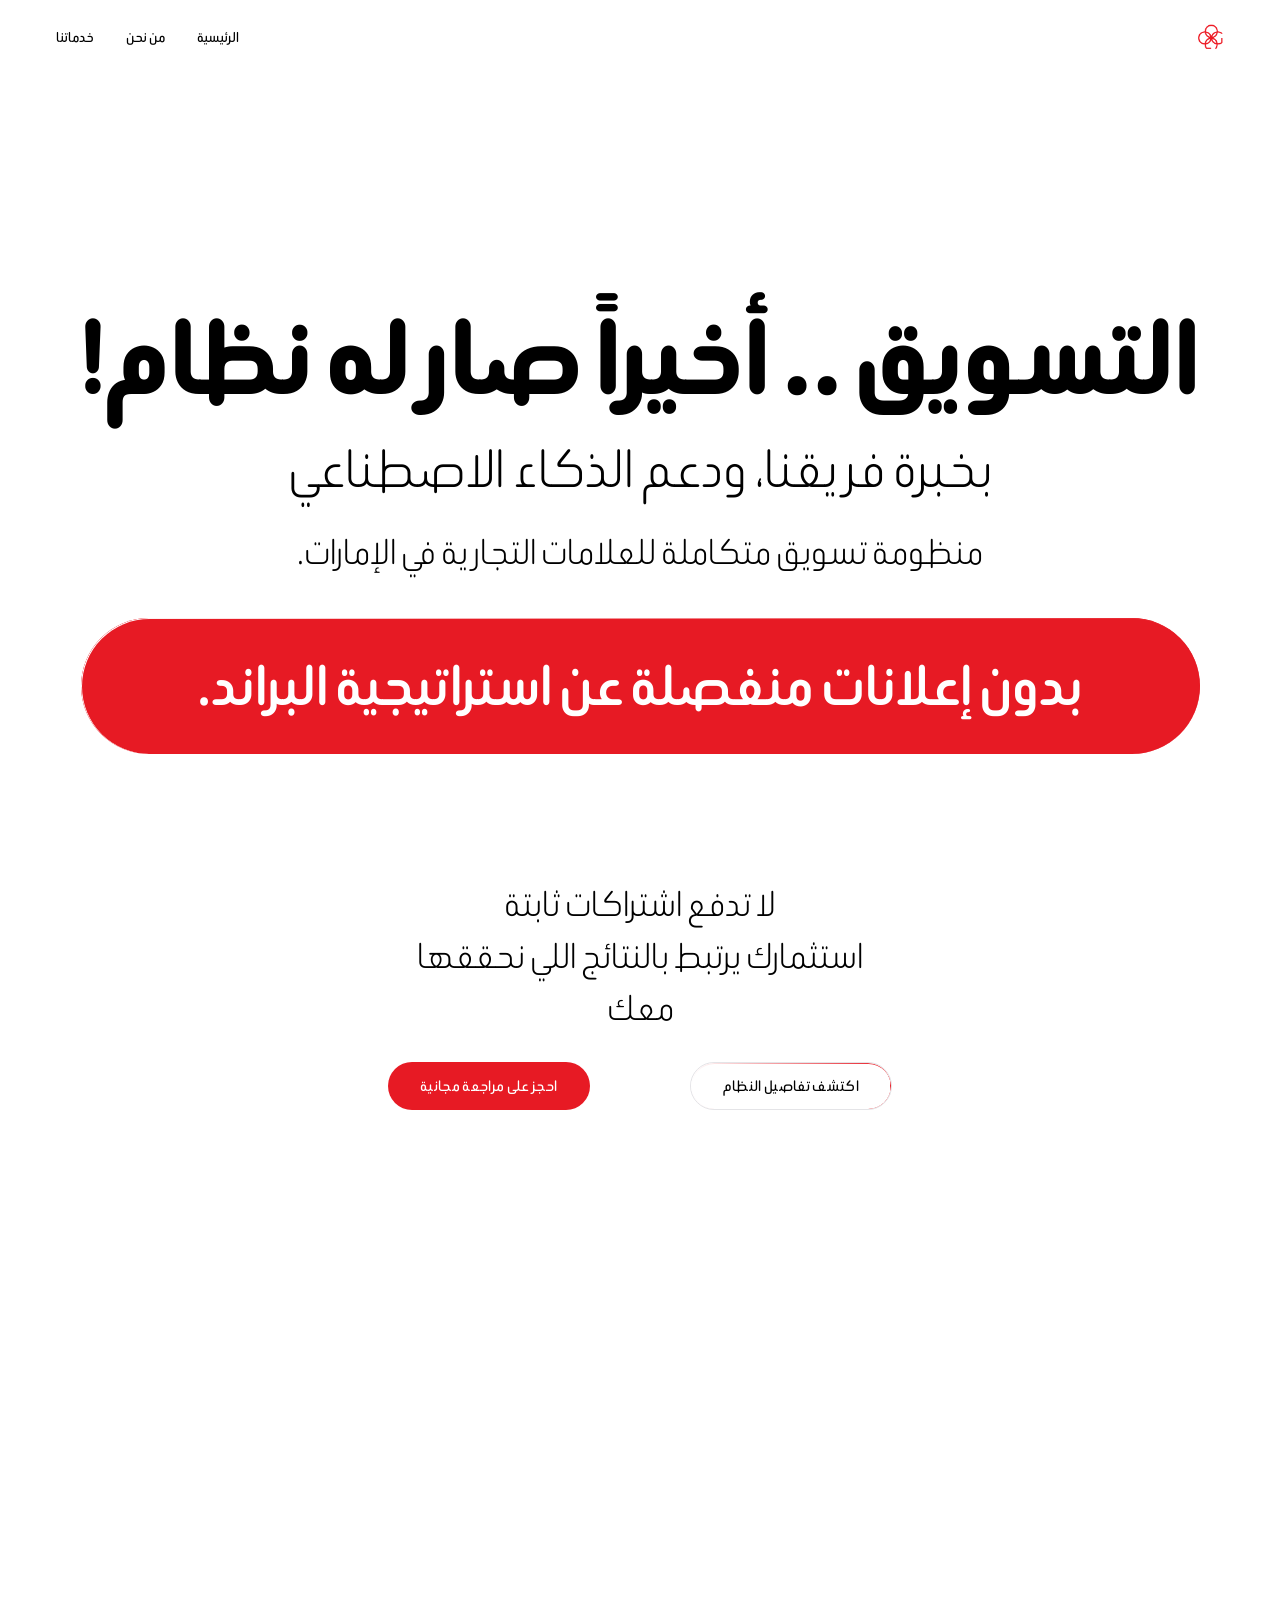
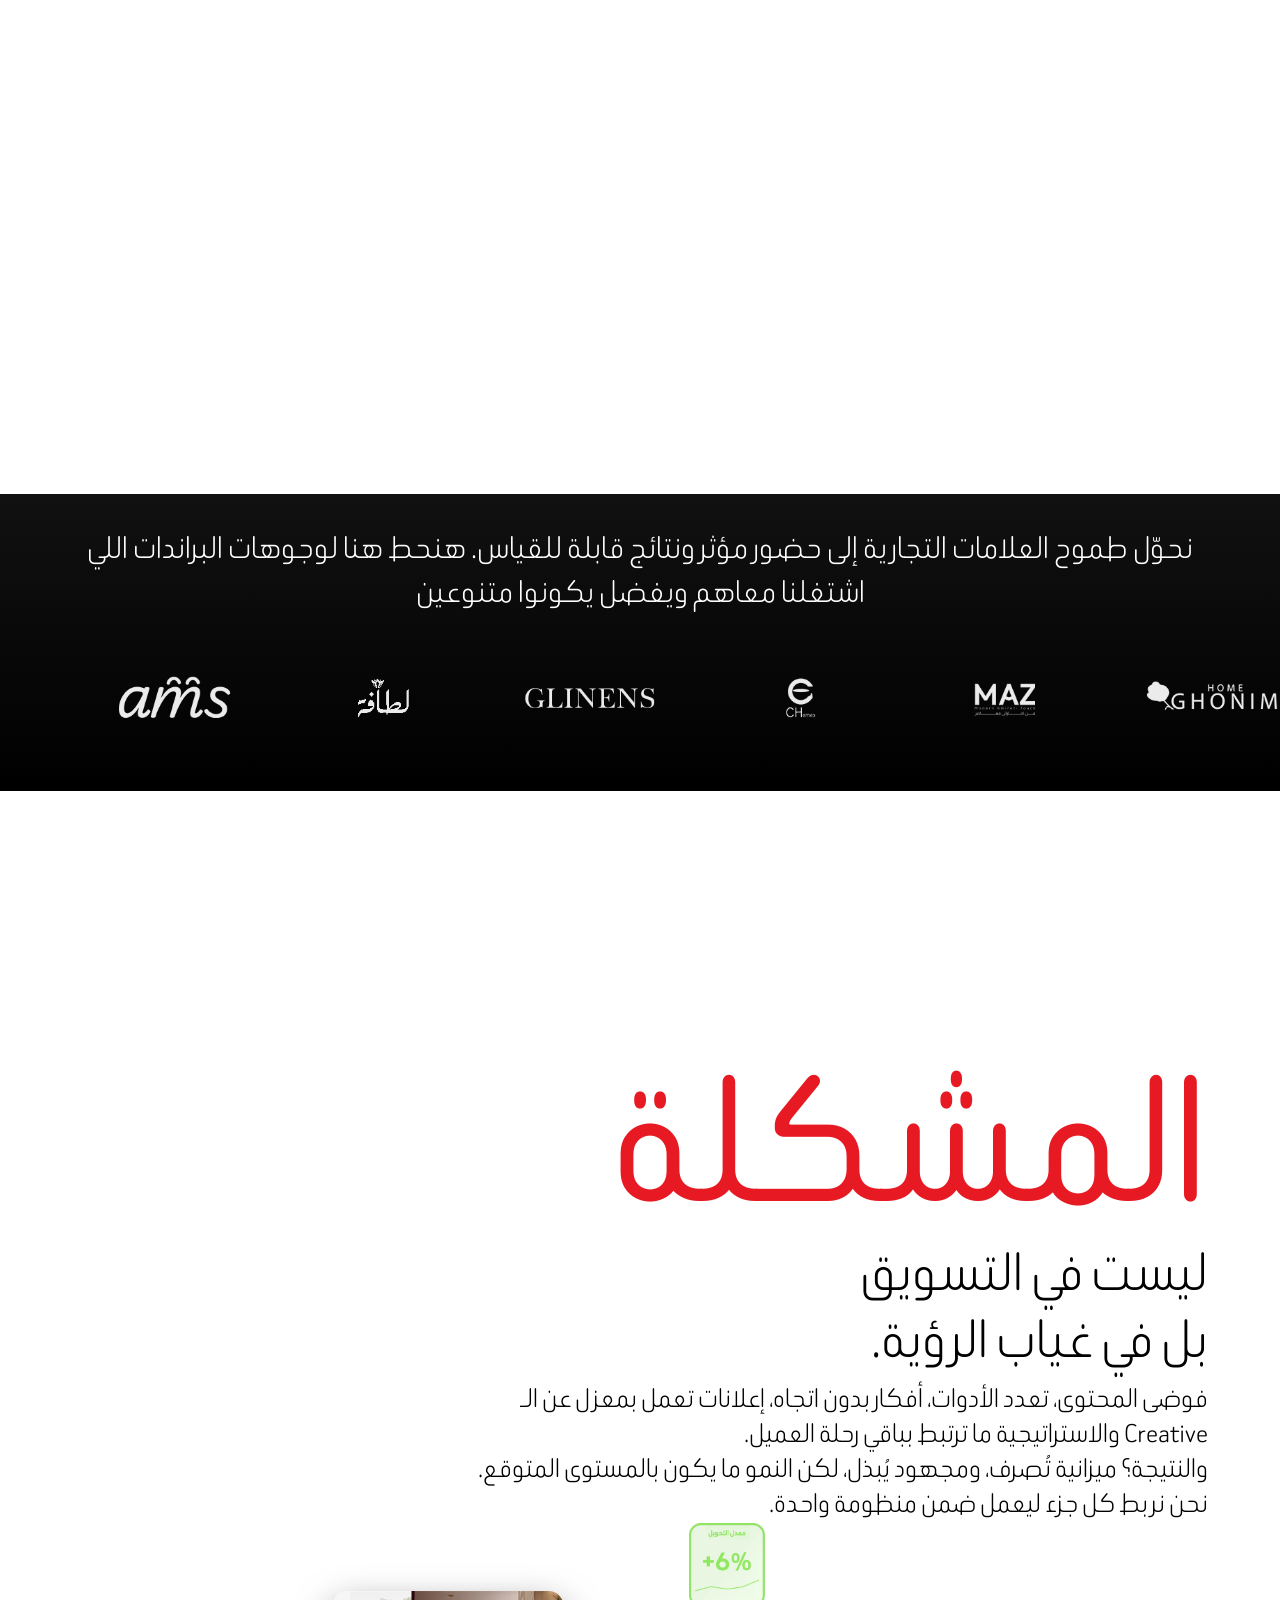
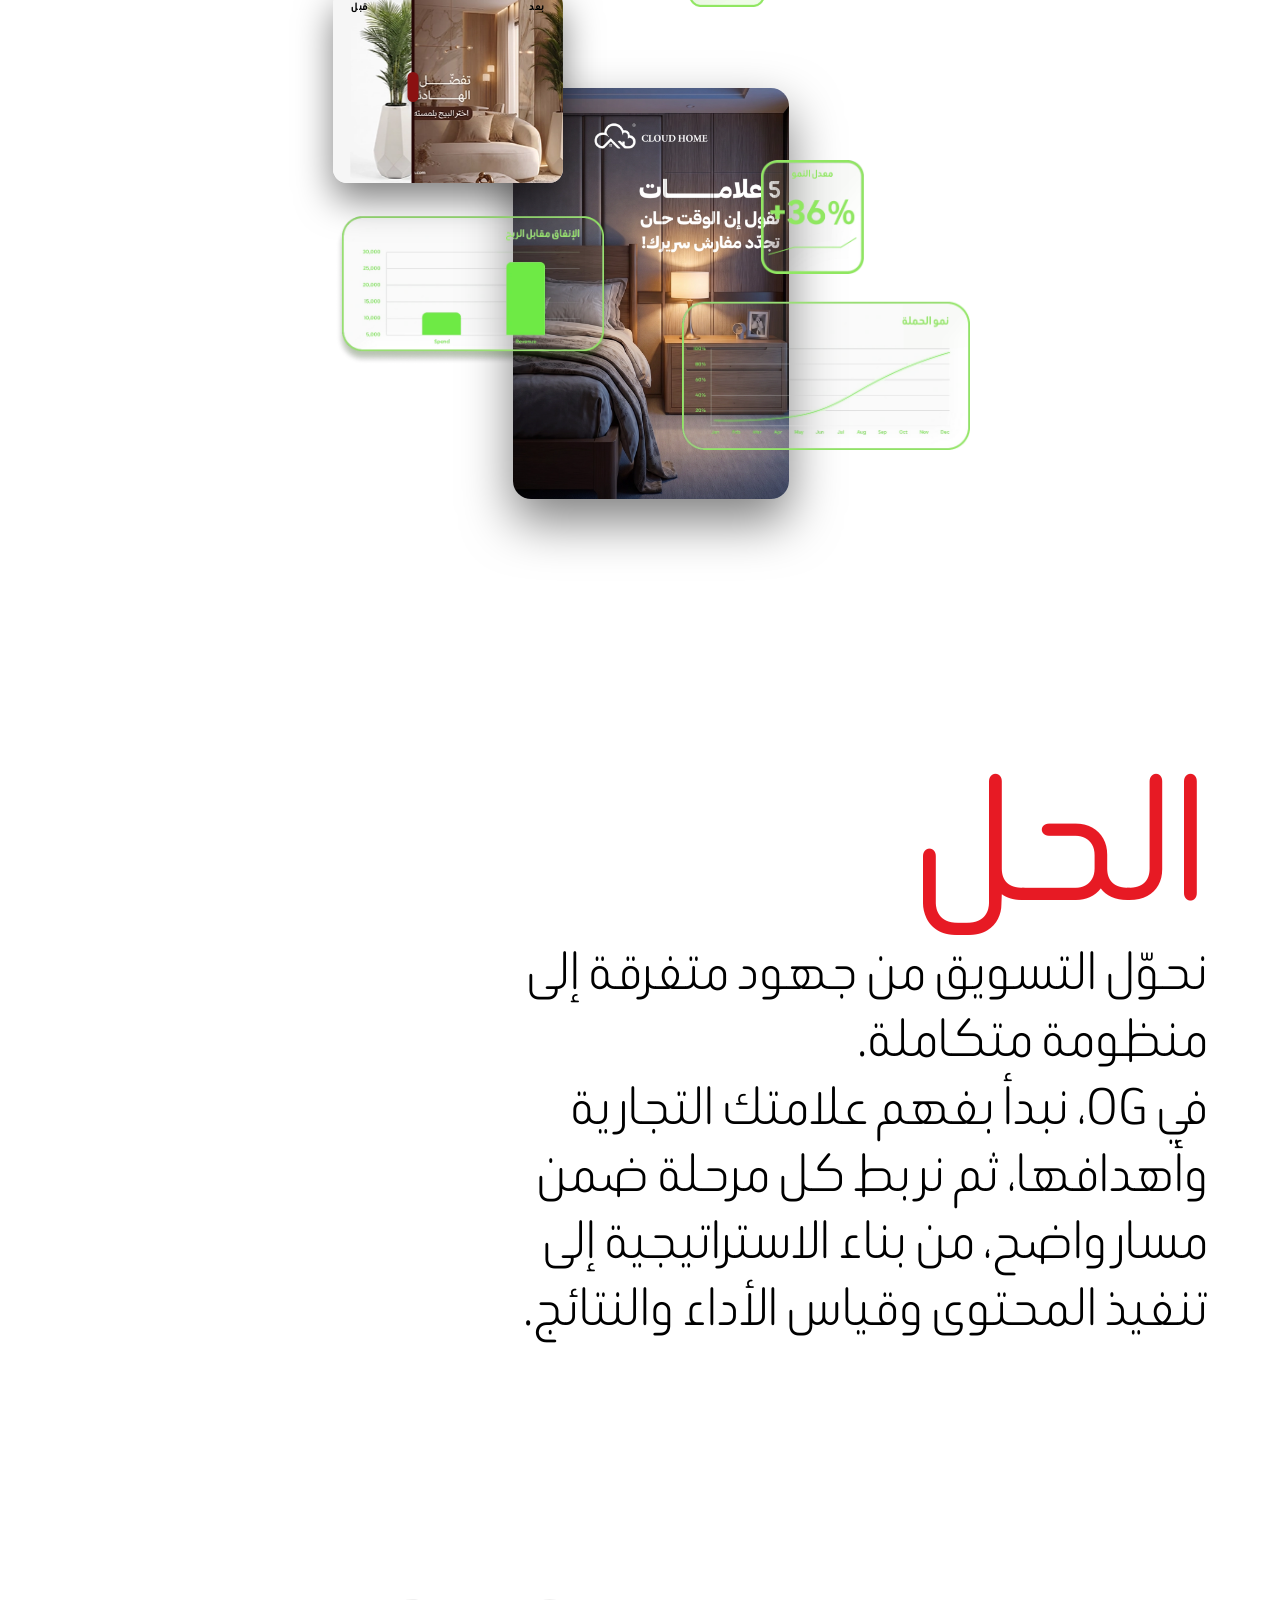
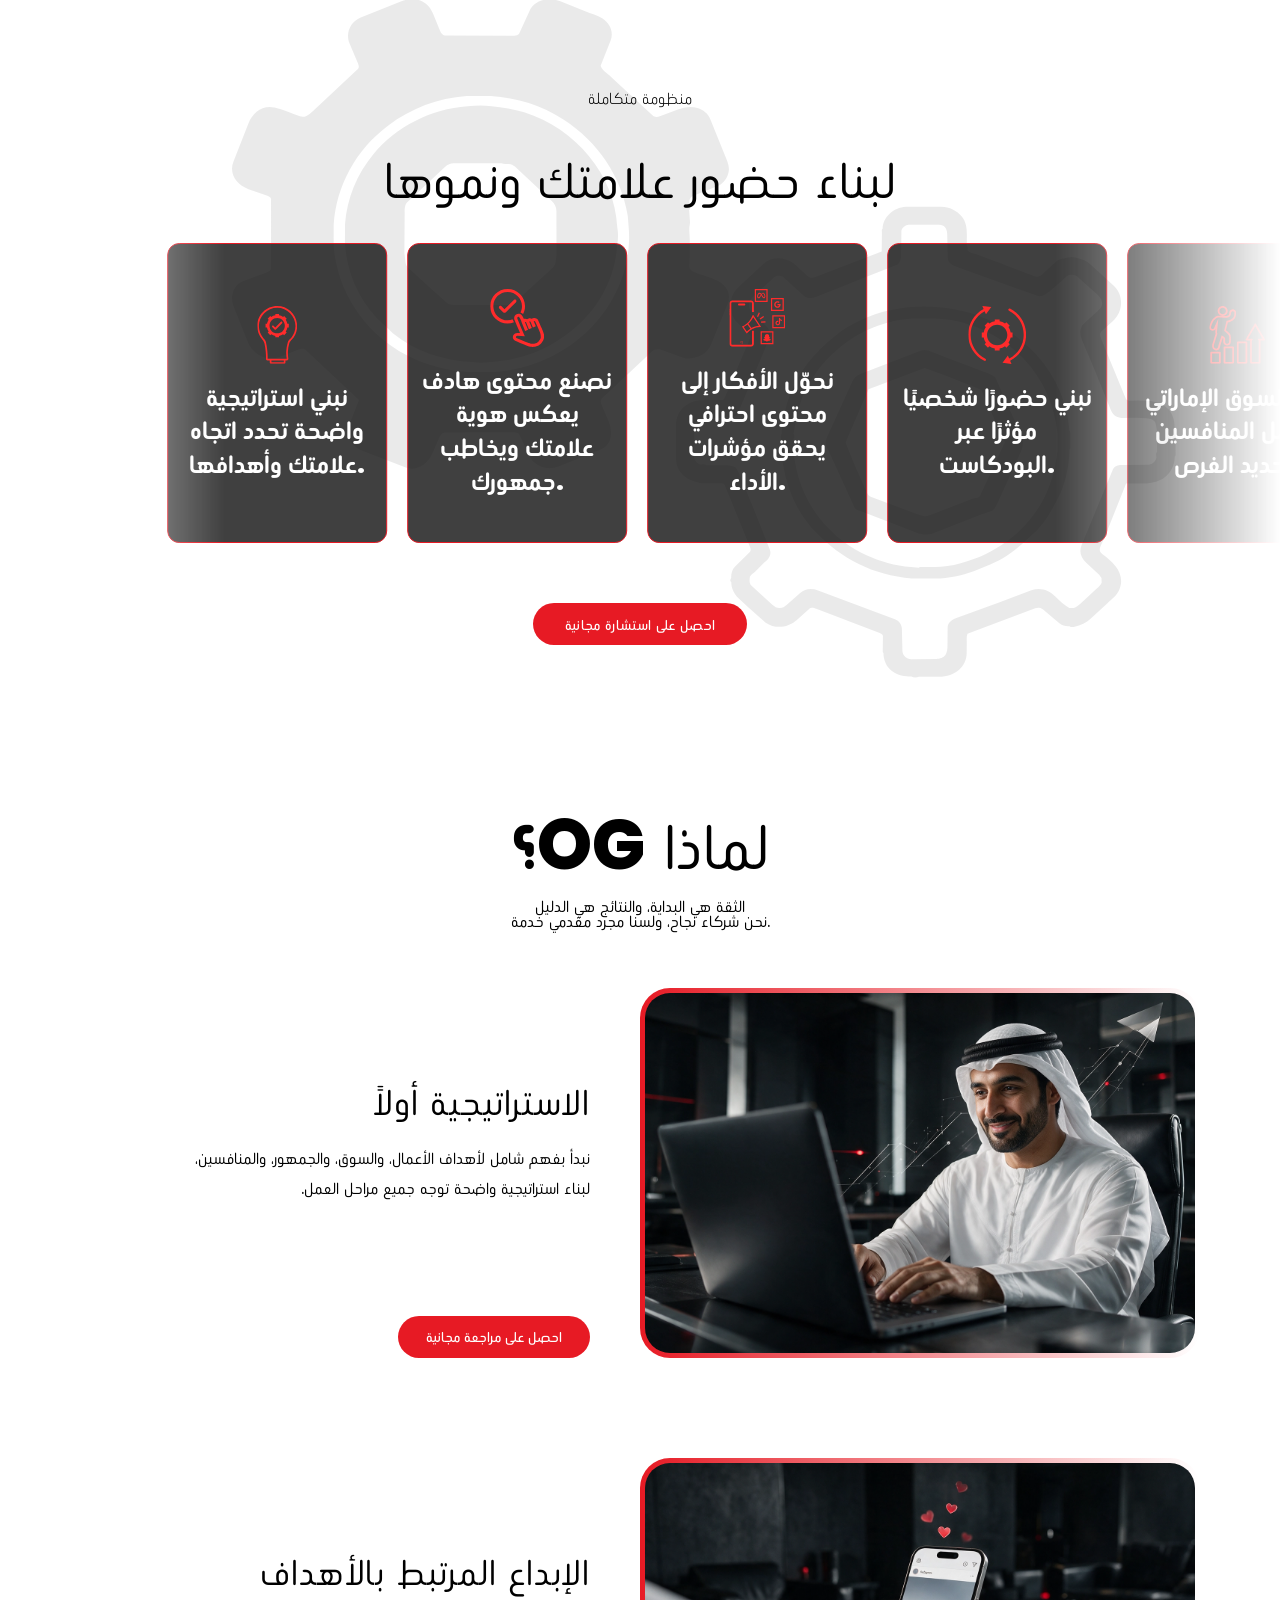
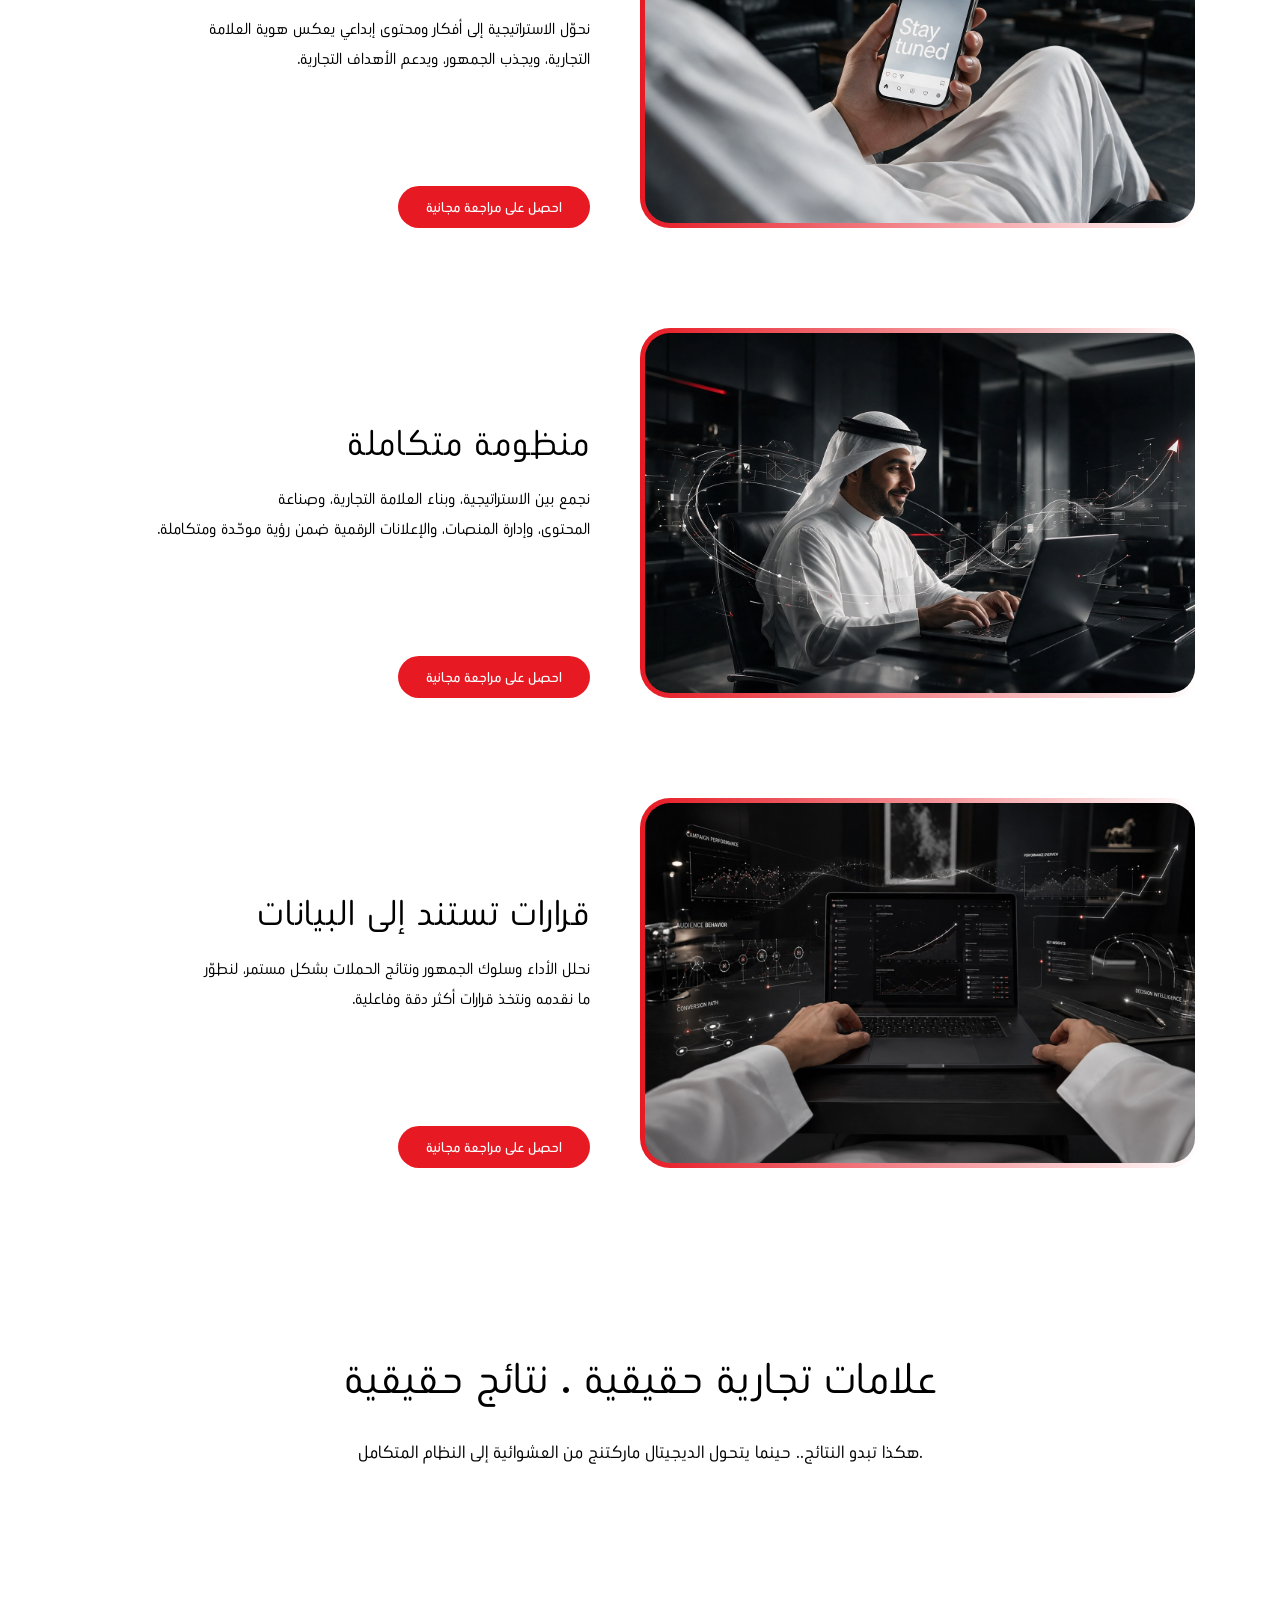
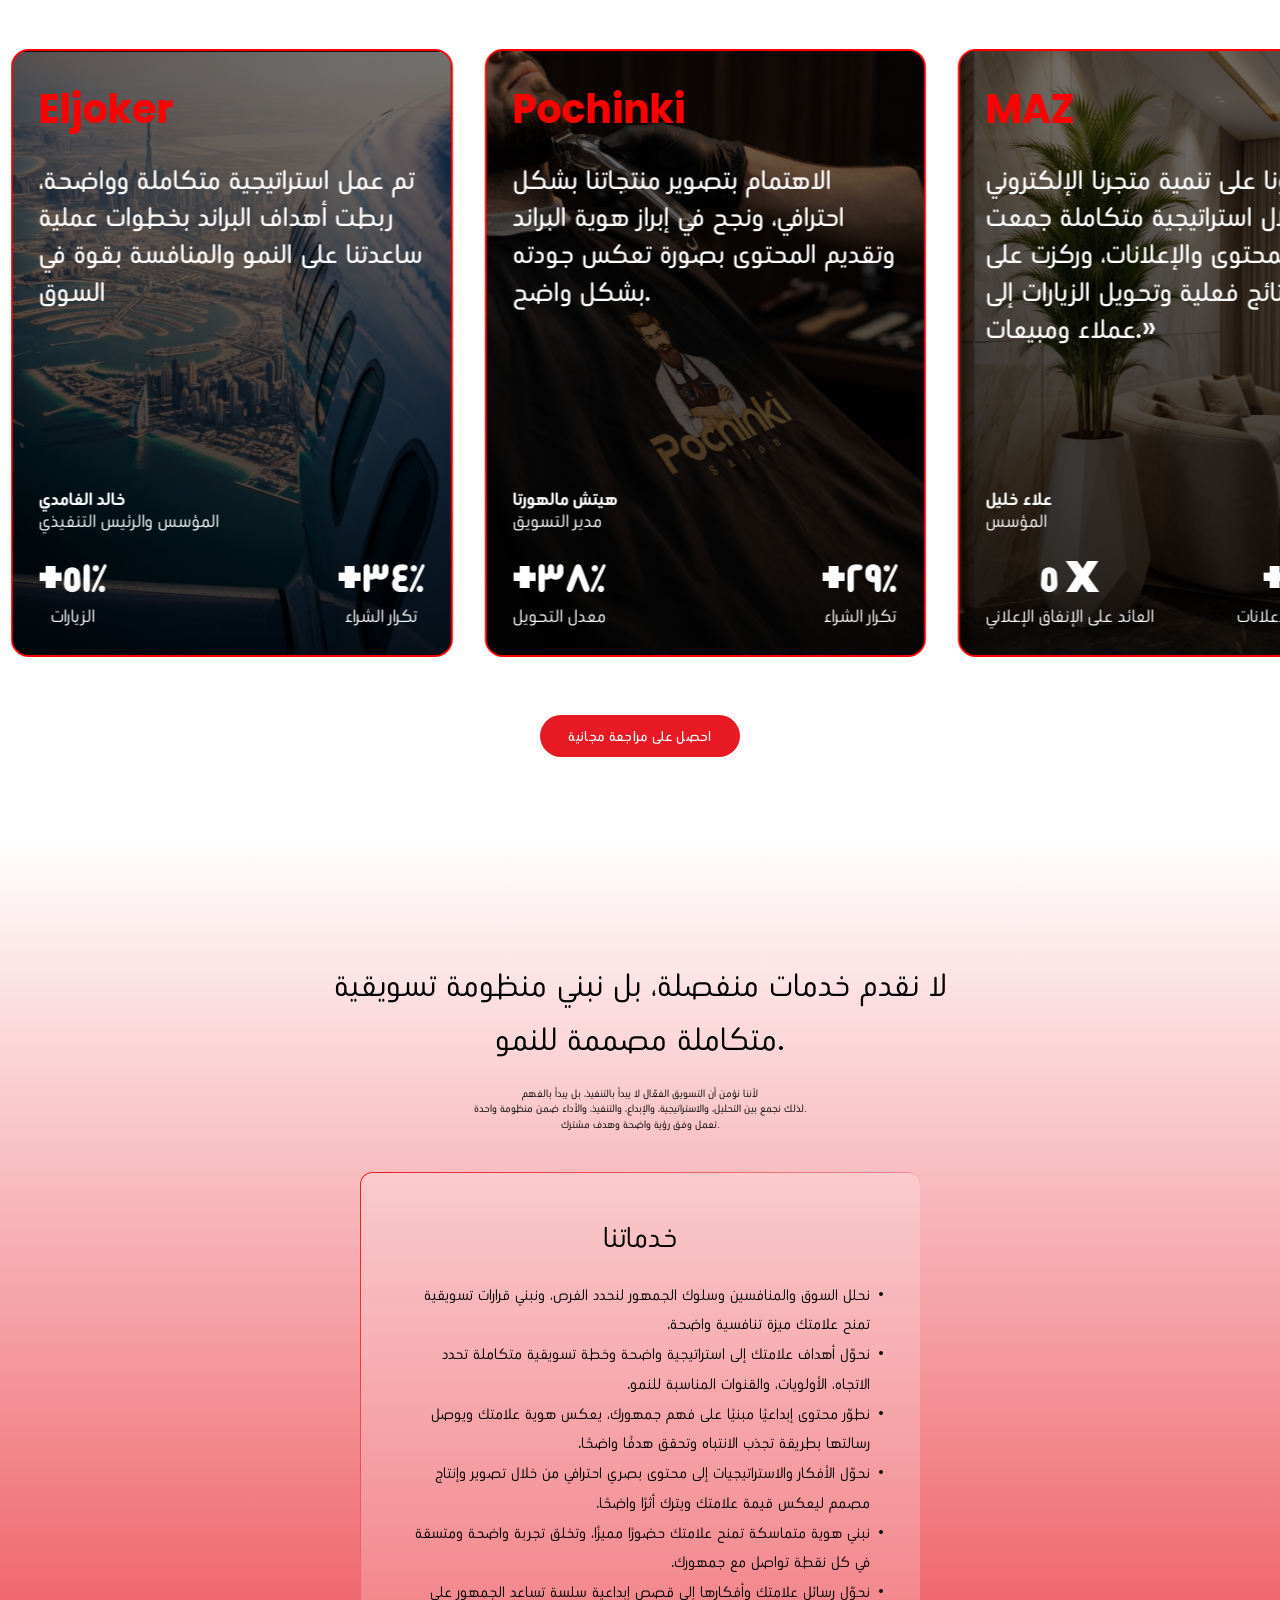
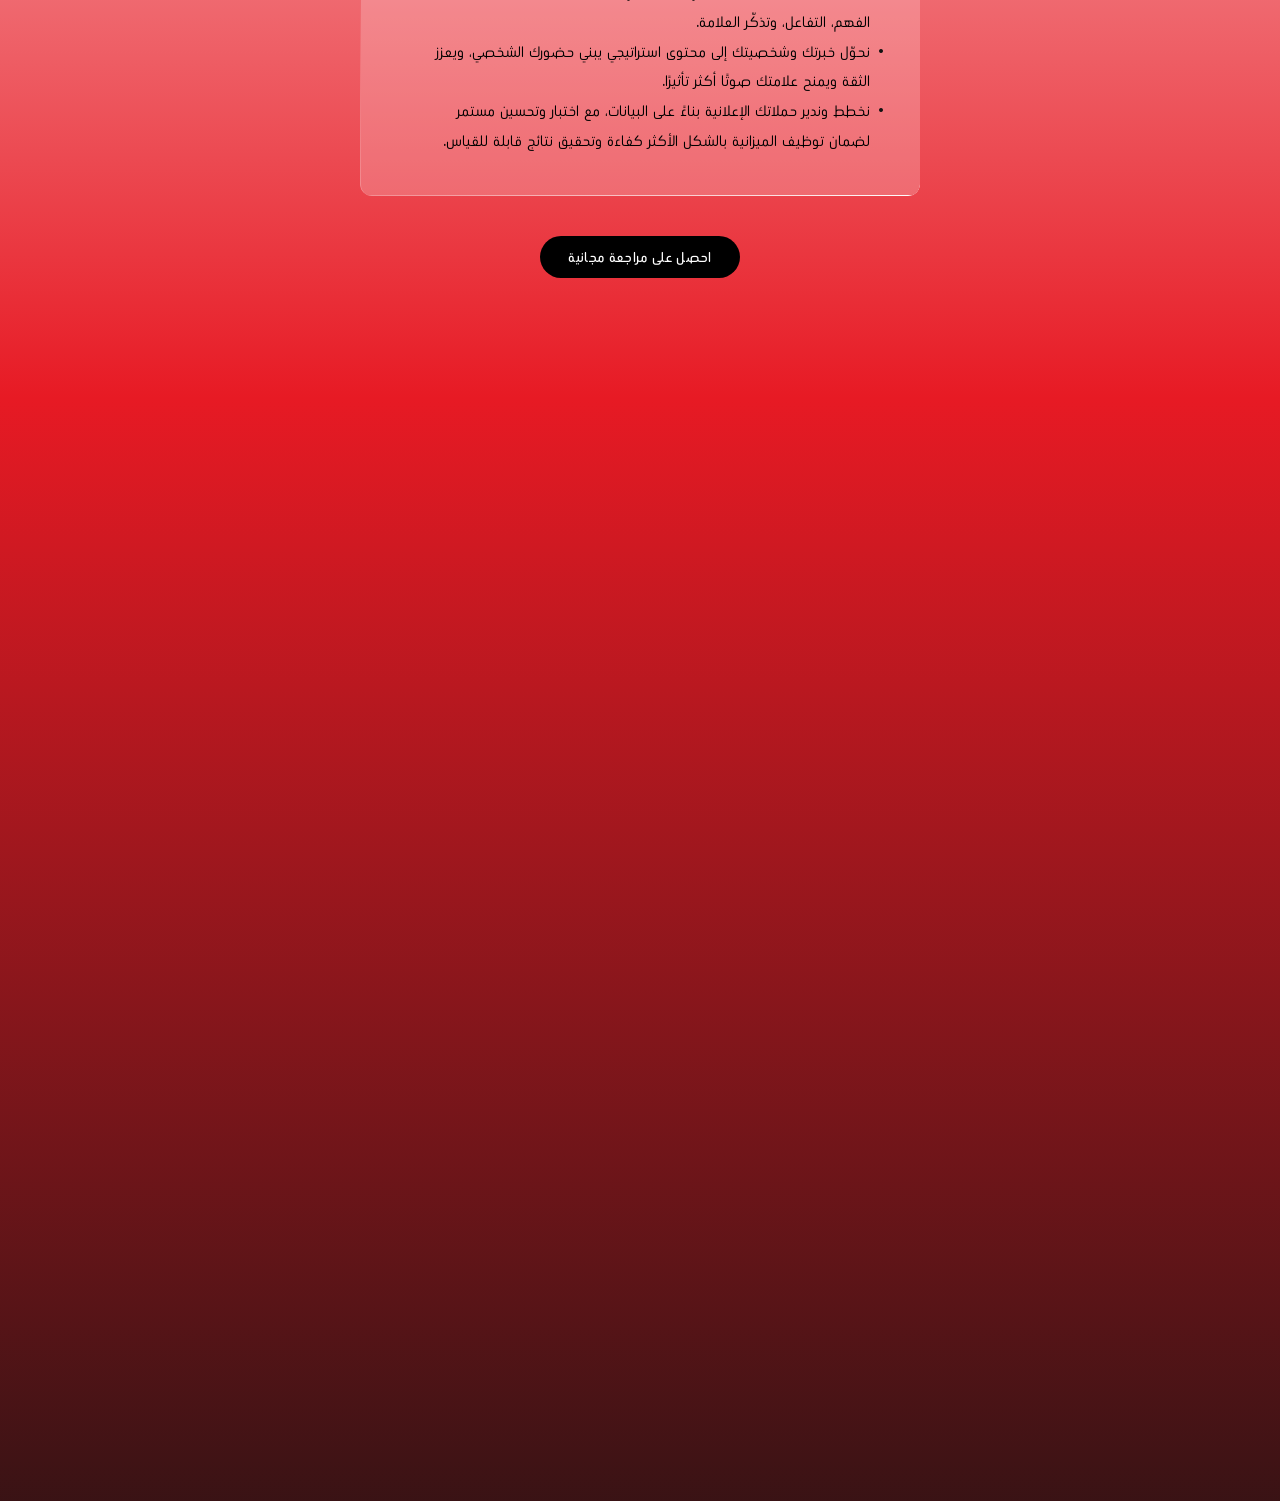
==== commit 04d70538: "leftt" ====
--- a/index.html
+++ b/index.html
@@ -5145,7 +5145,7 @@
                 </div>
                 <div class="chart chart-growth chart--embedded-shell" data-v-100b91bc><img
                     src="images/shift-section/g-rate-ar.webp" alt="Growth Rate" draggable="false" data-v-100b91bc
-                    style="padding-left: 20px !important;">
+                    style="padding-left: -20px !important;">
                 </div>
                 <div class="chart chart-spend chart--embedded-shell" data-v-100b91bc><img
                     src="images/shift-section/spend-ar.webp" alt="Spend vs Revenue" draggable="false" data-v-100b91bc>
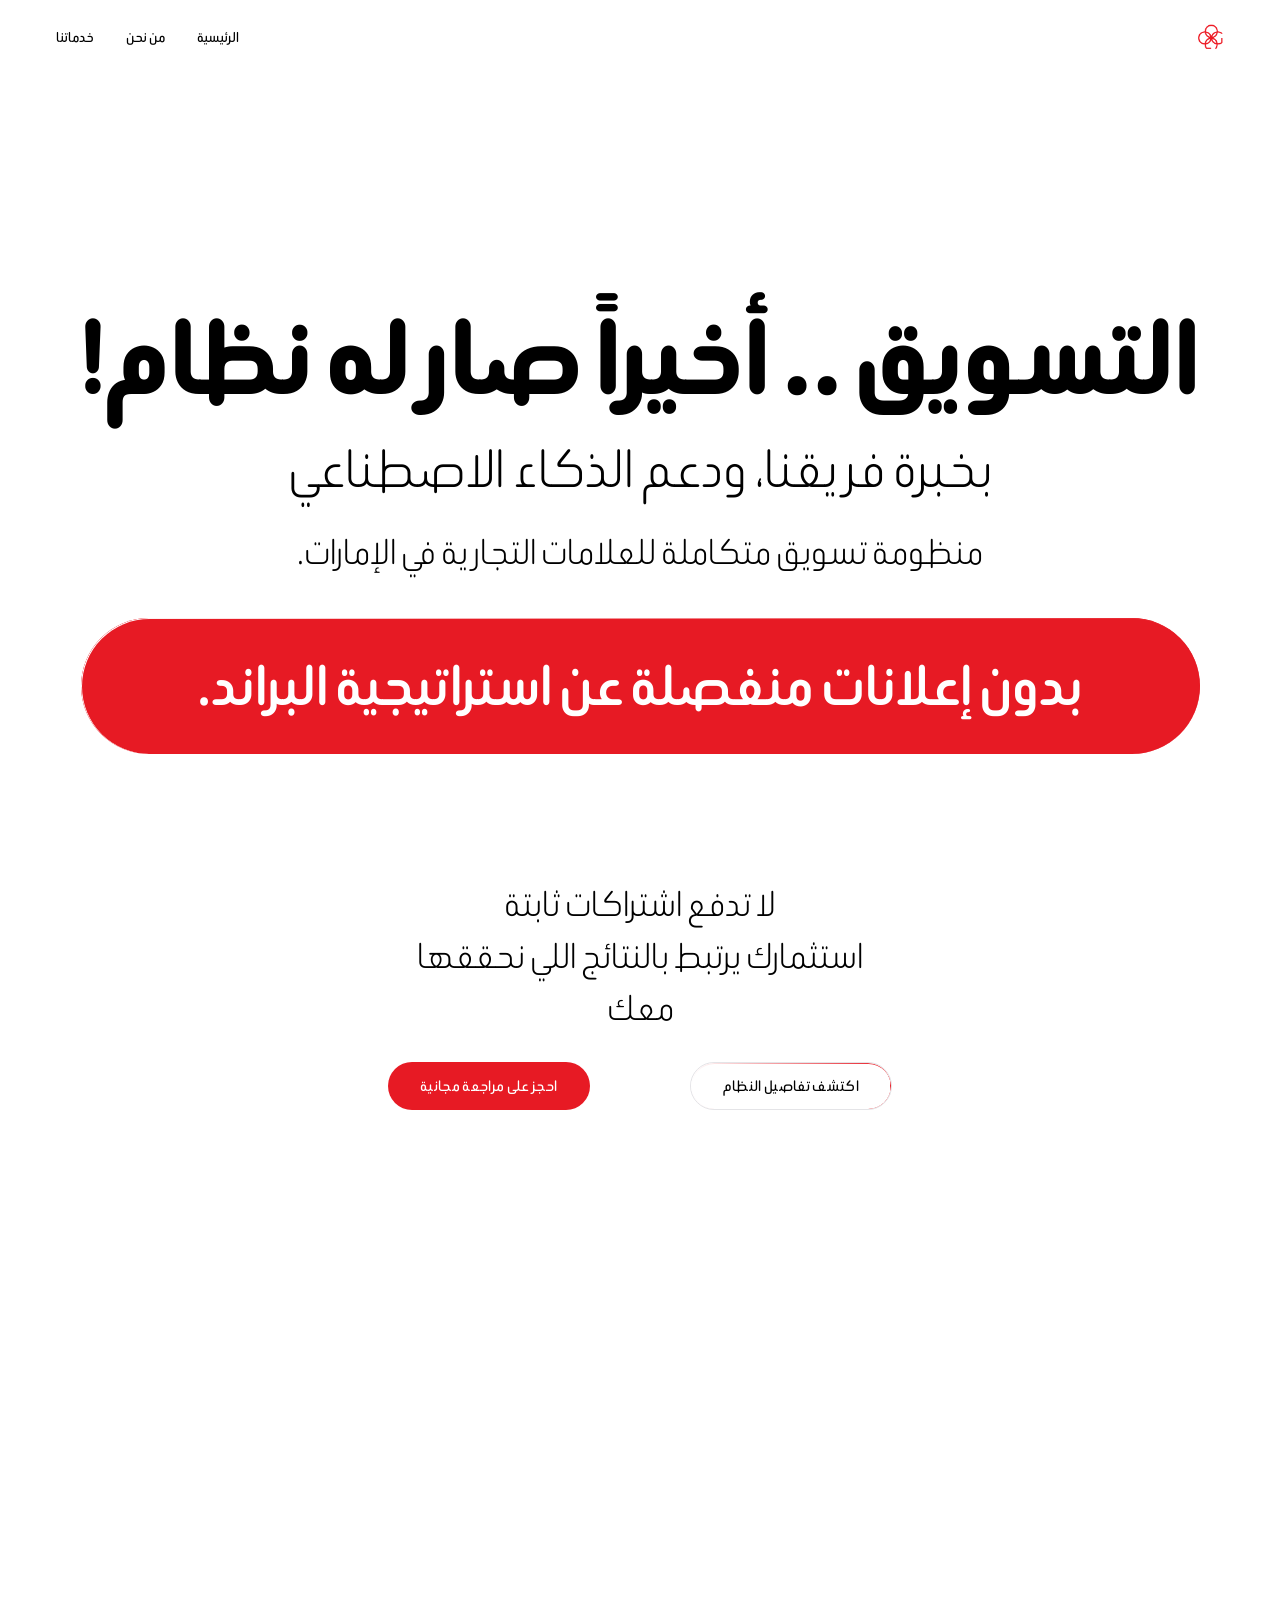
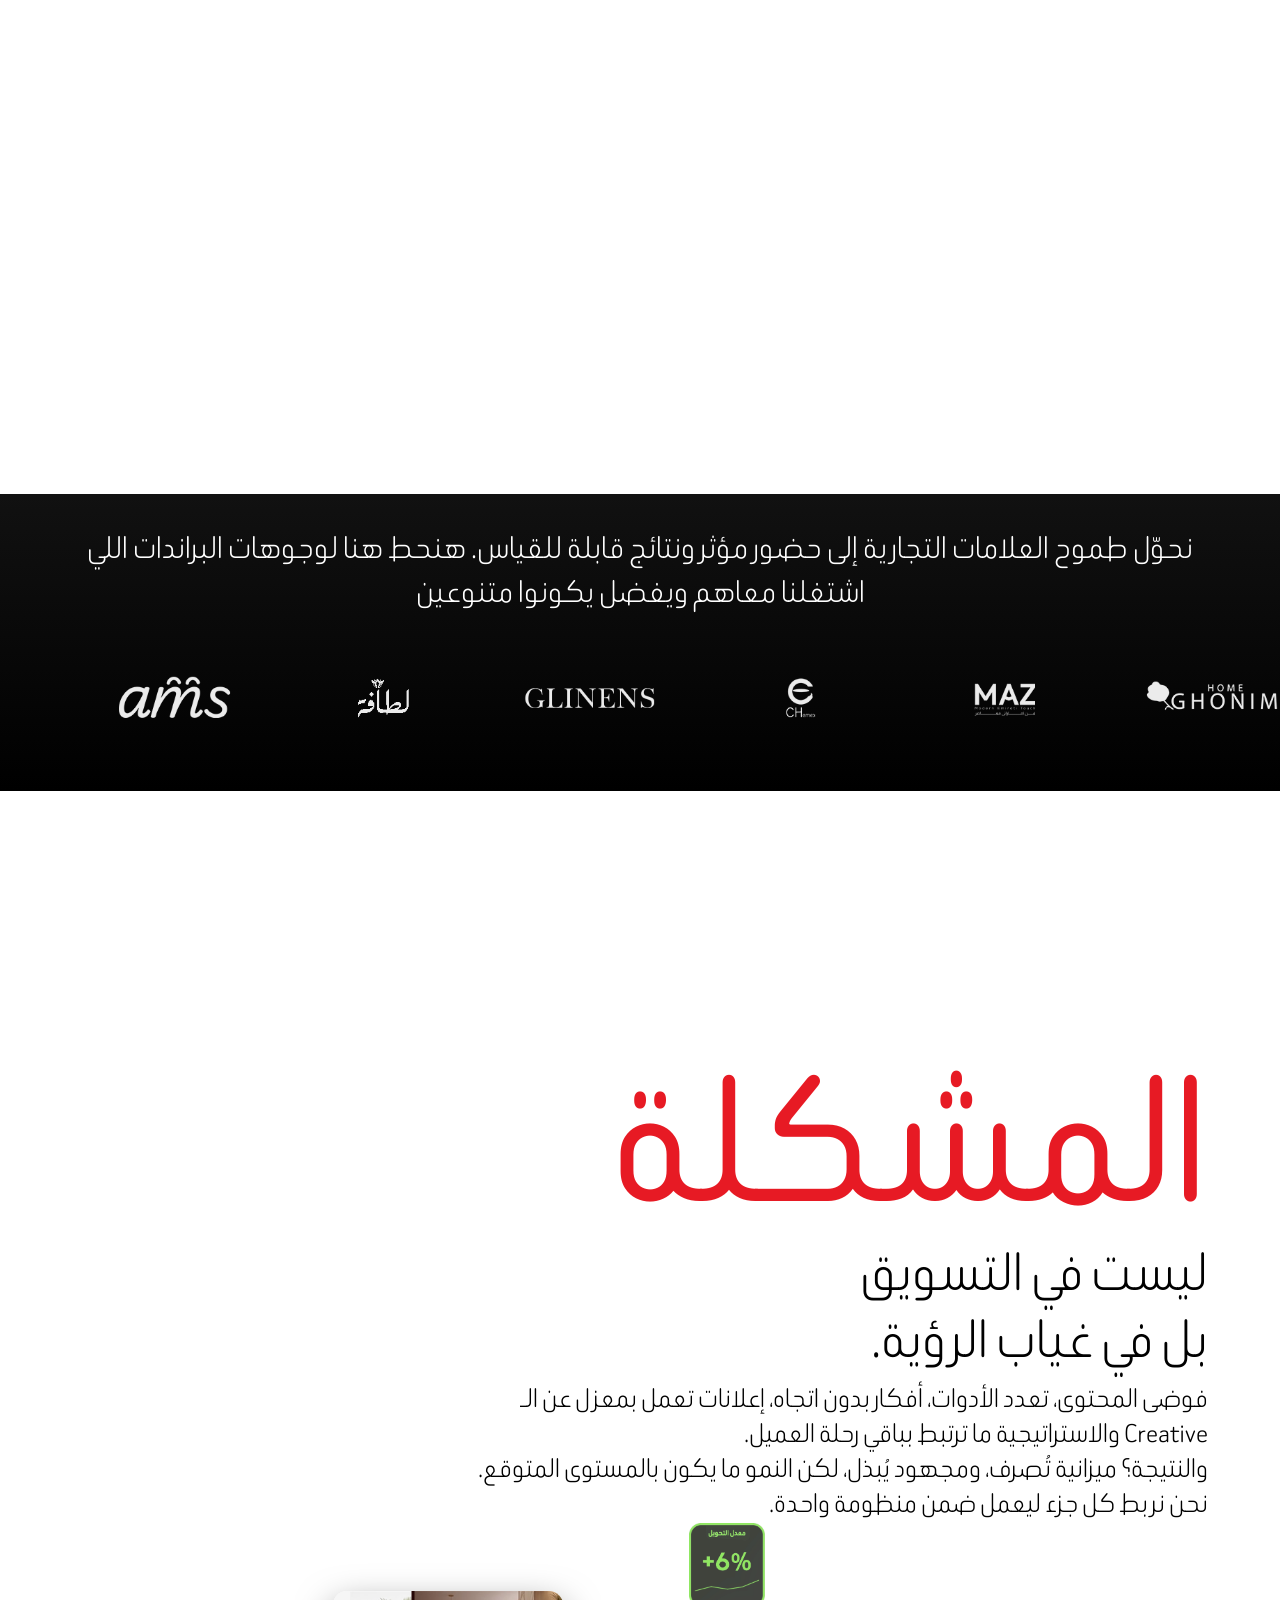
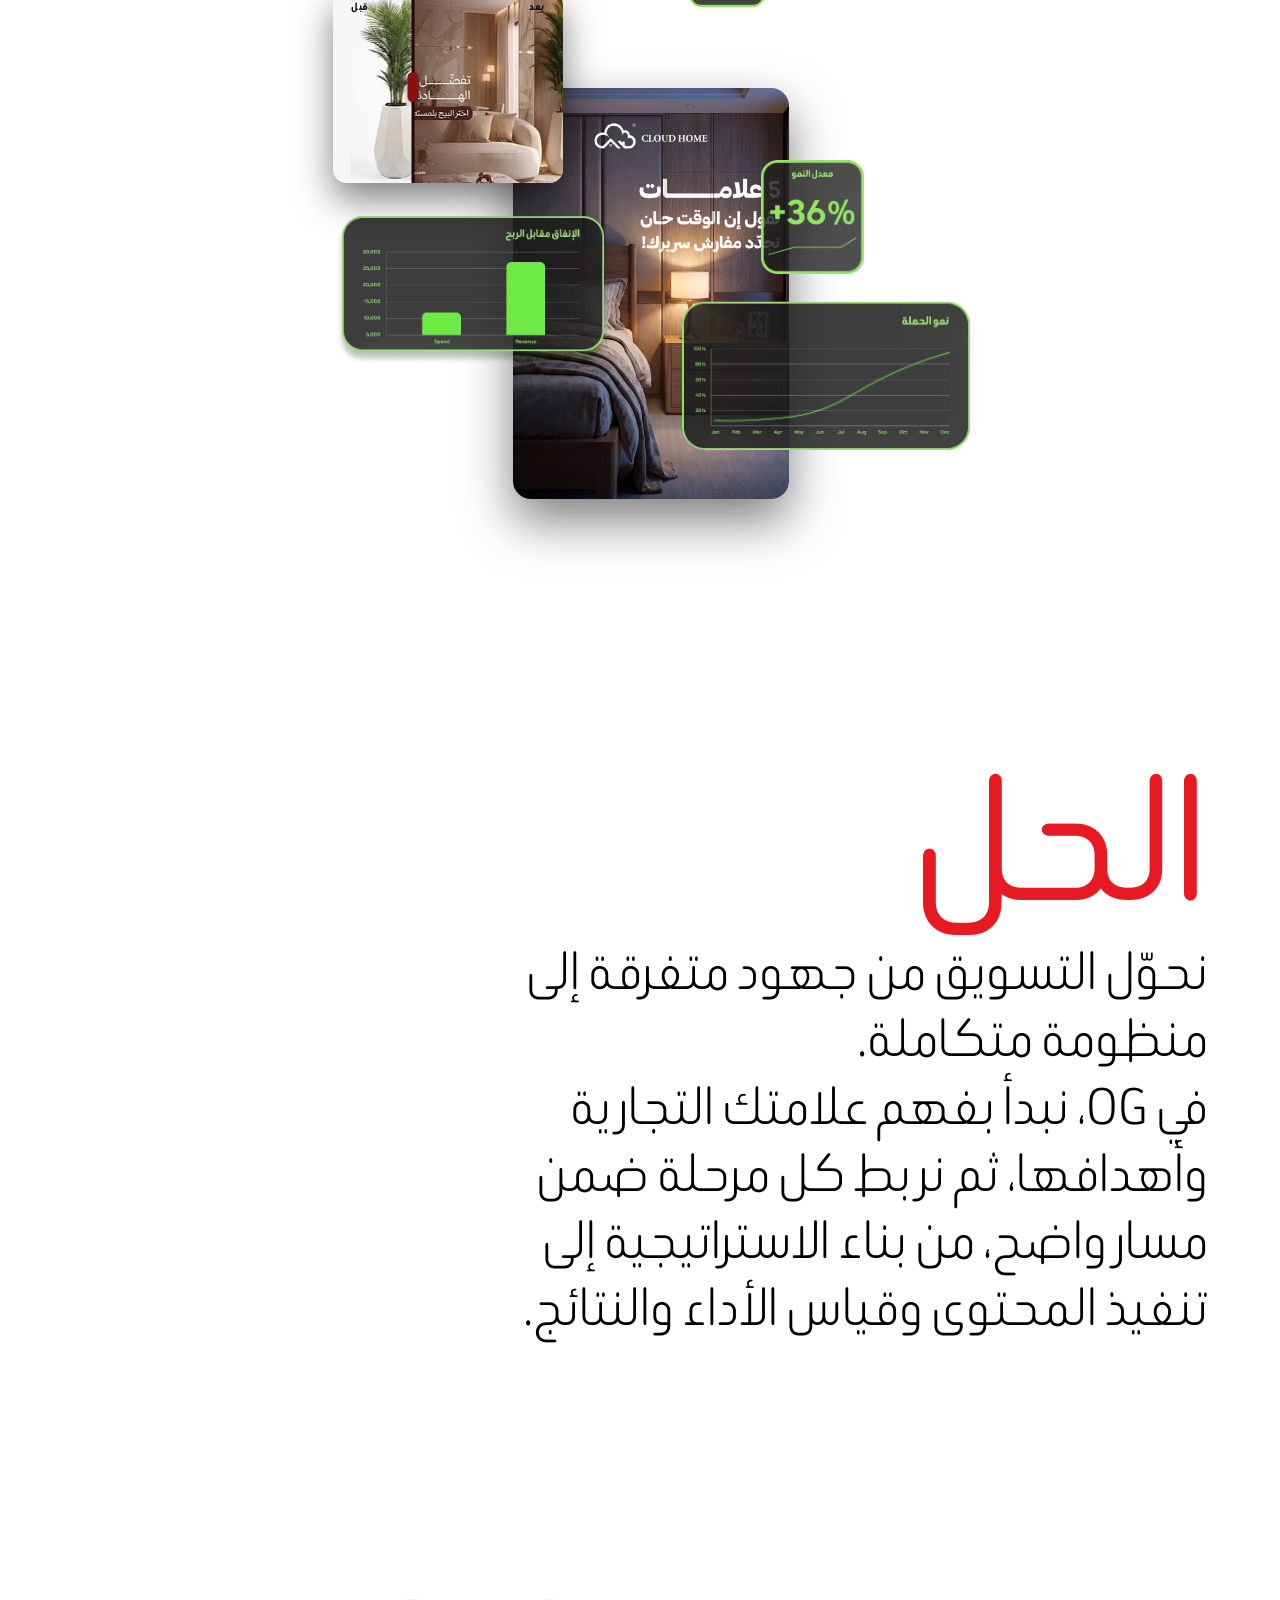
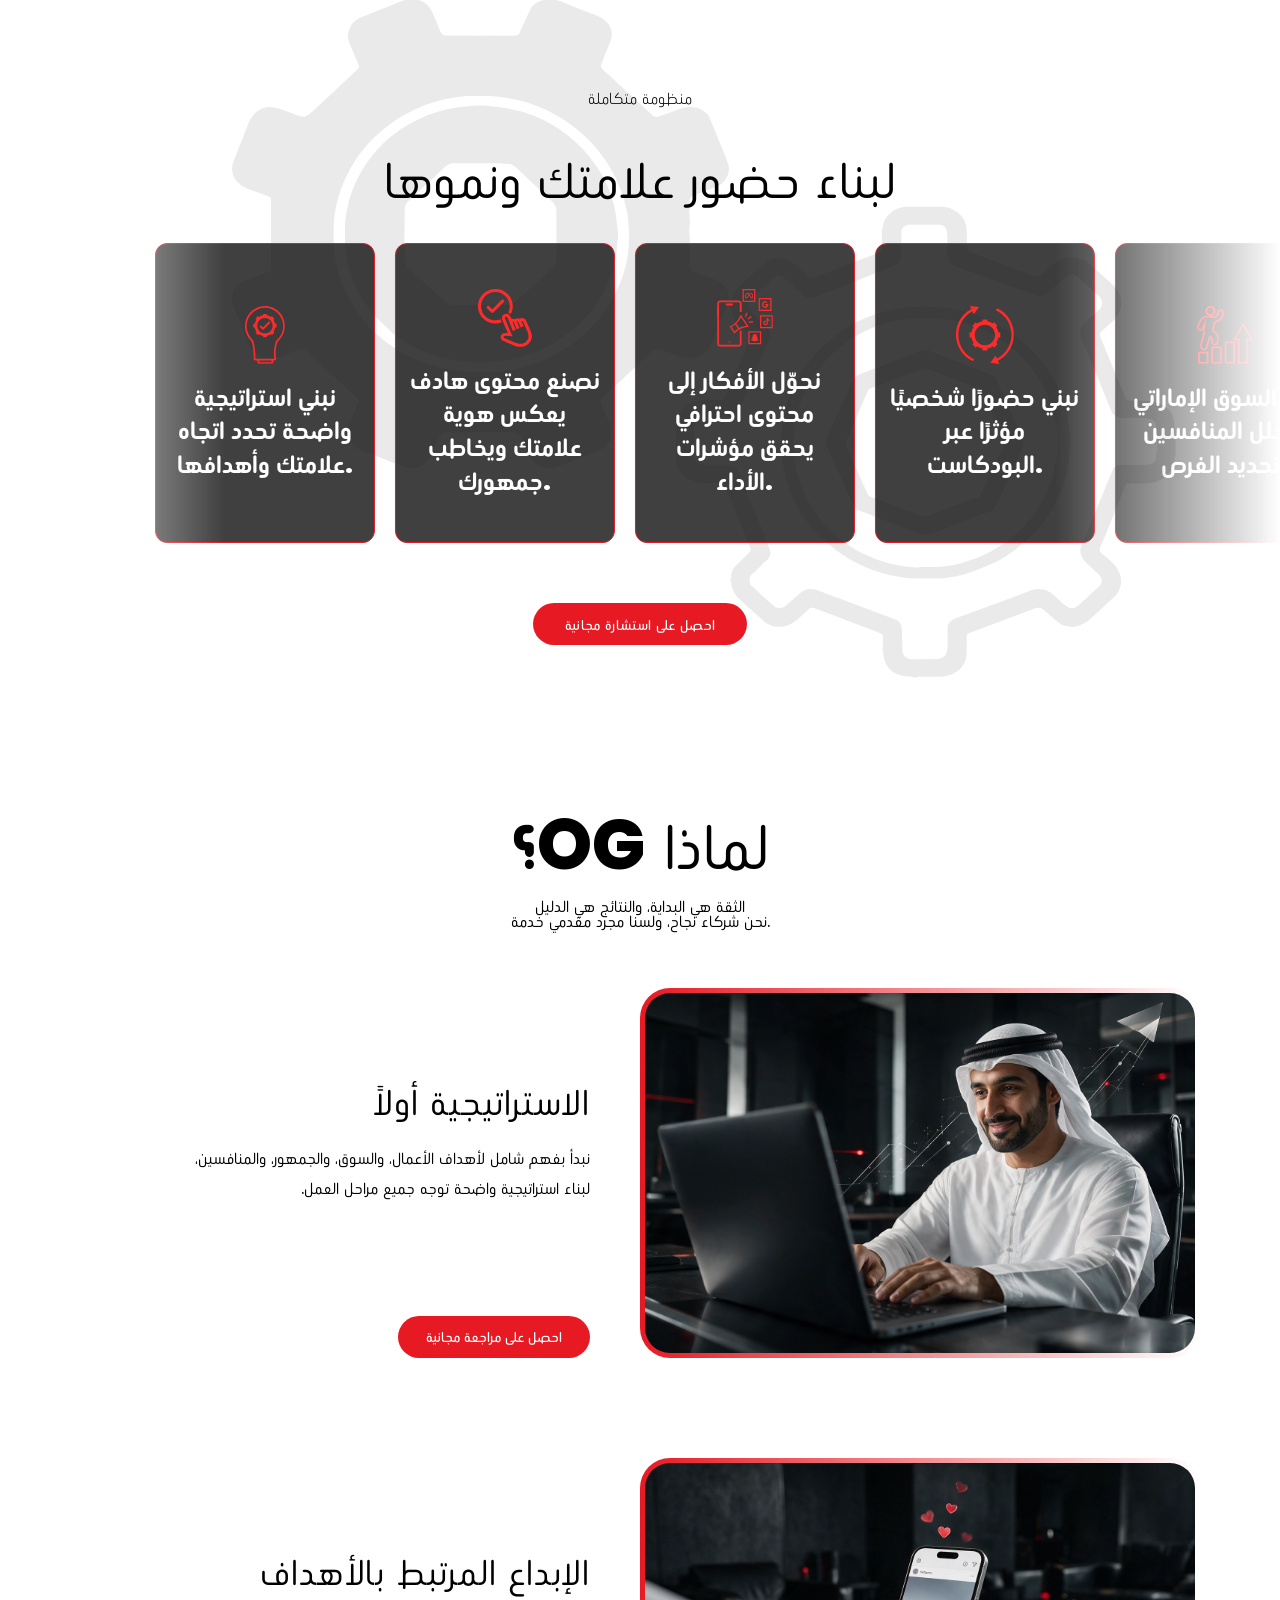
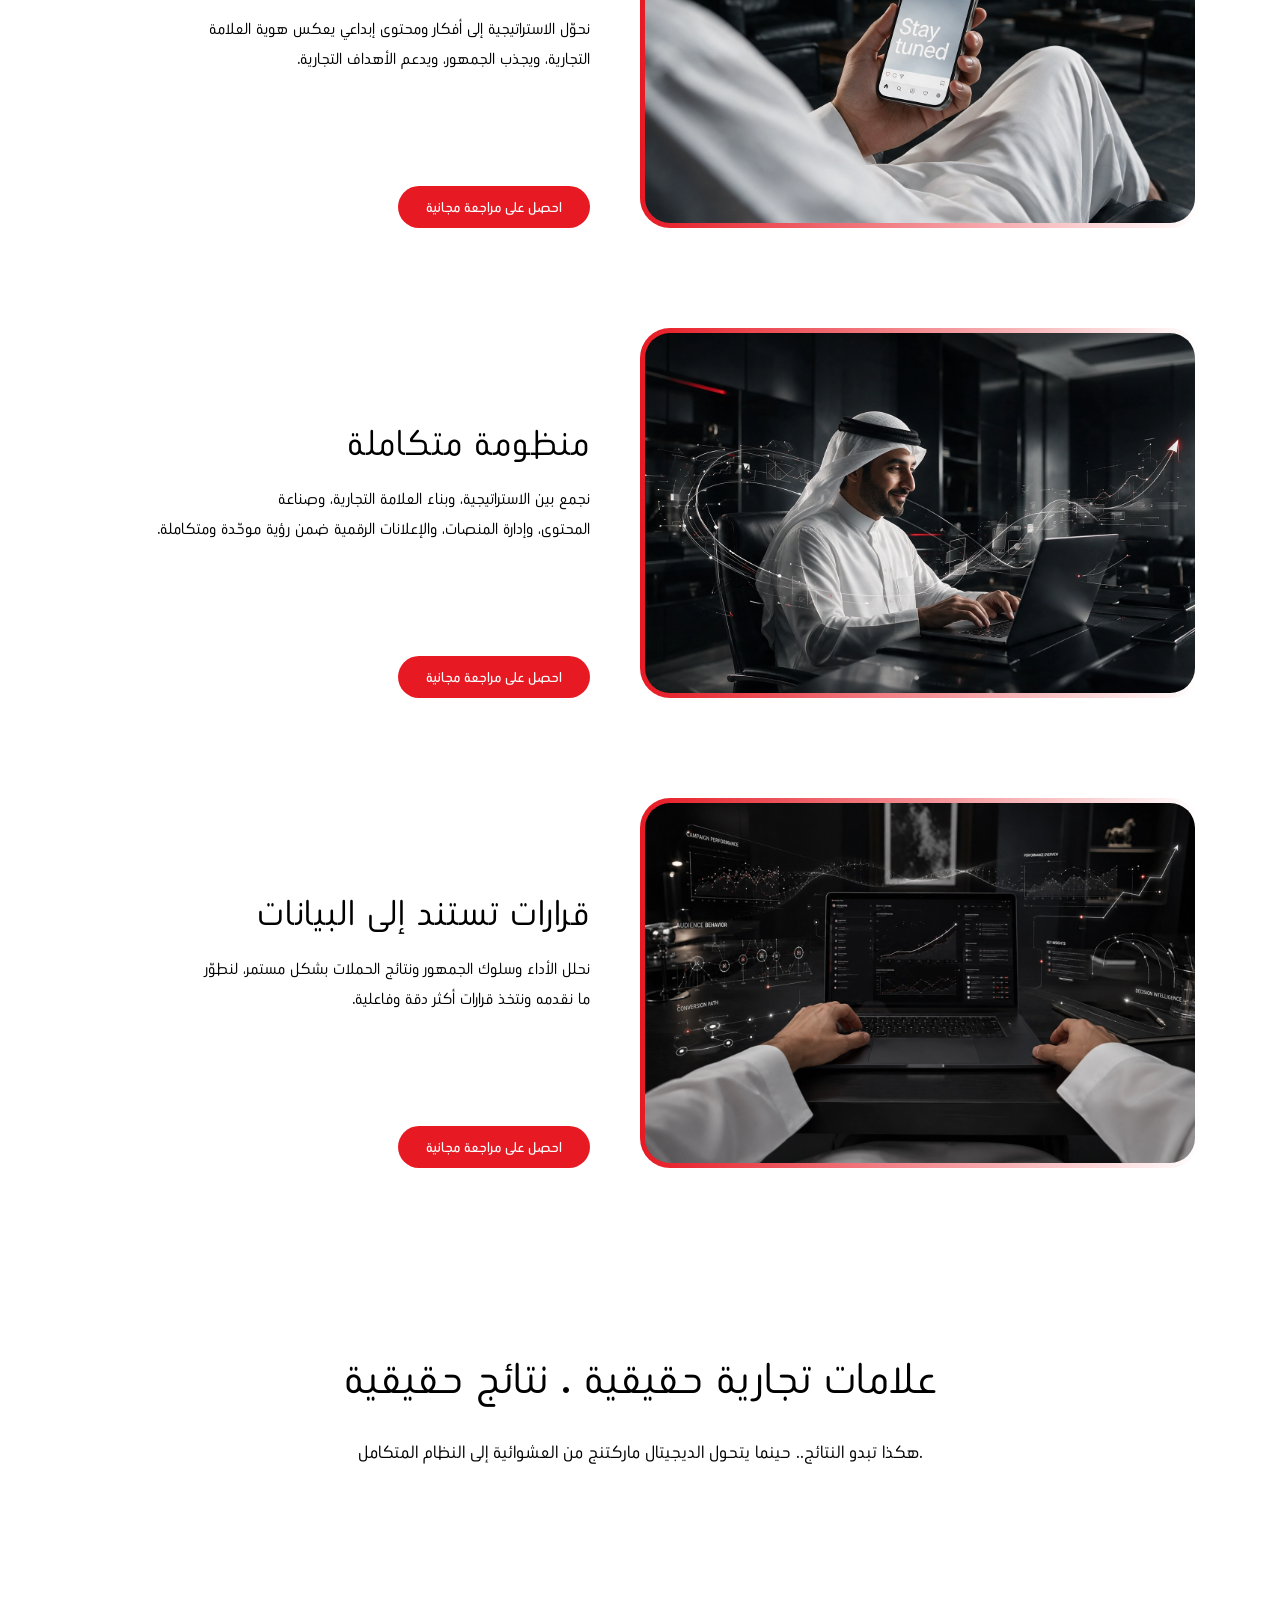
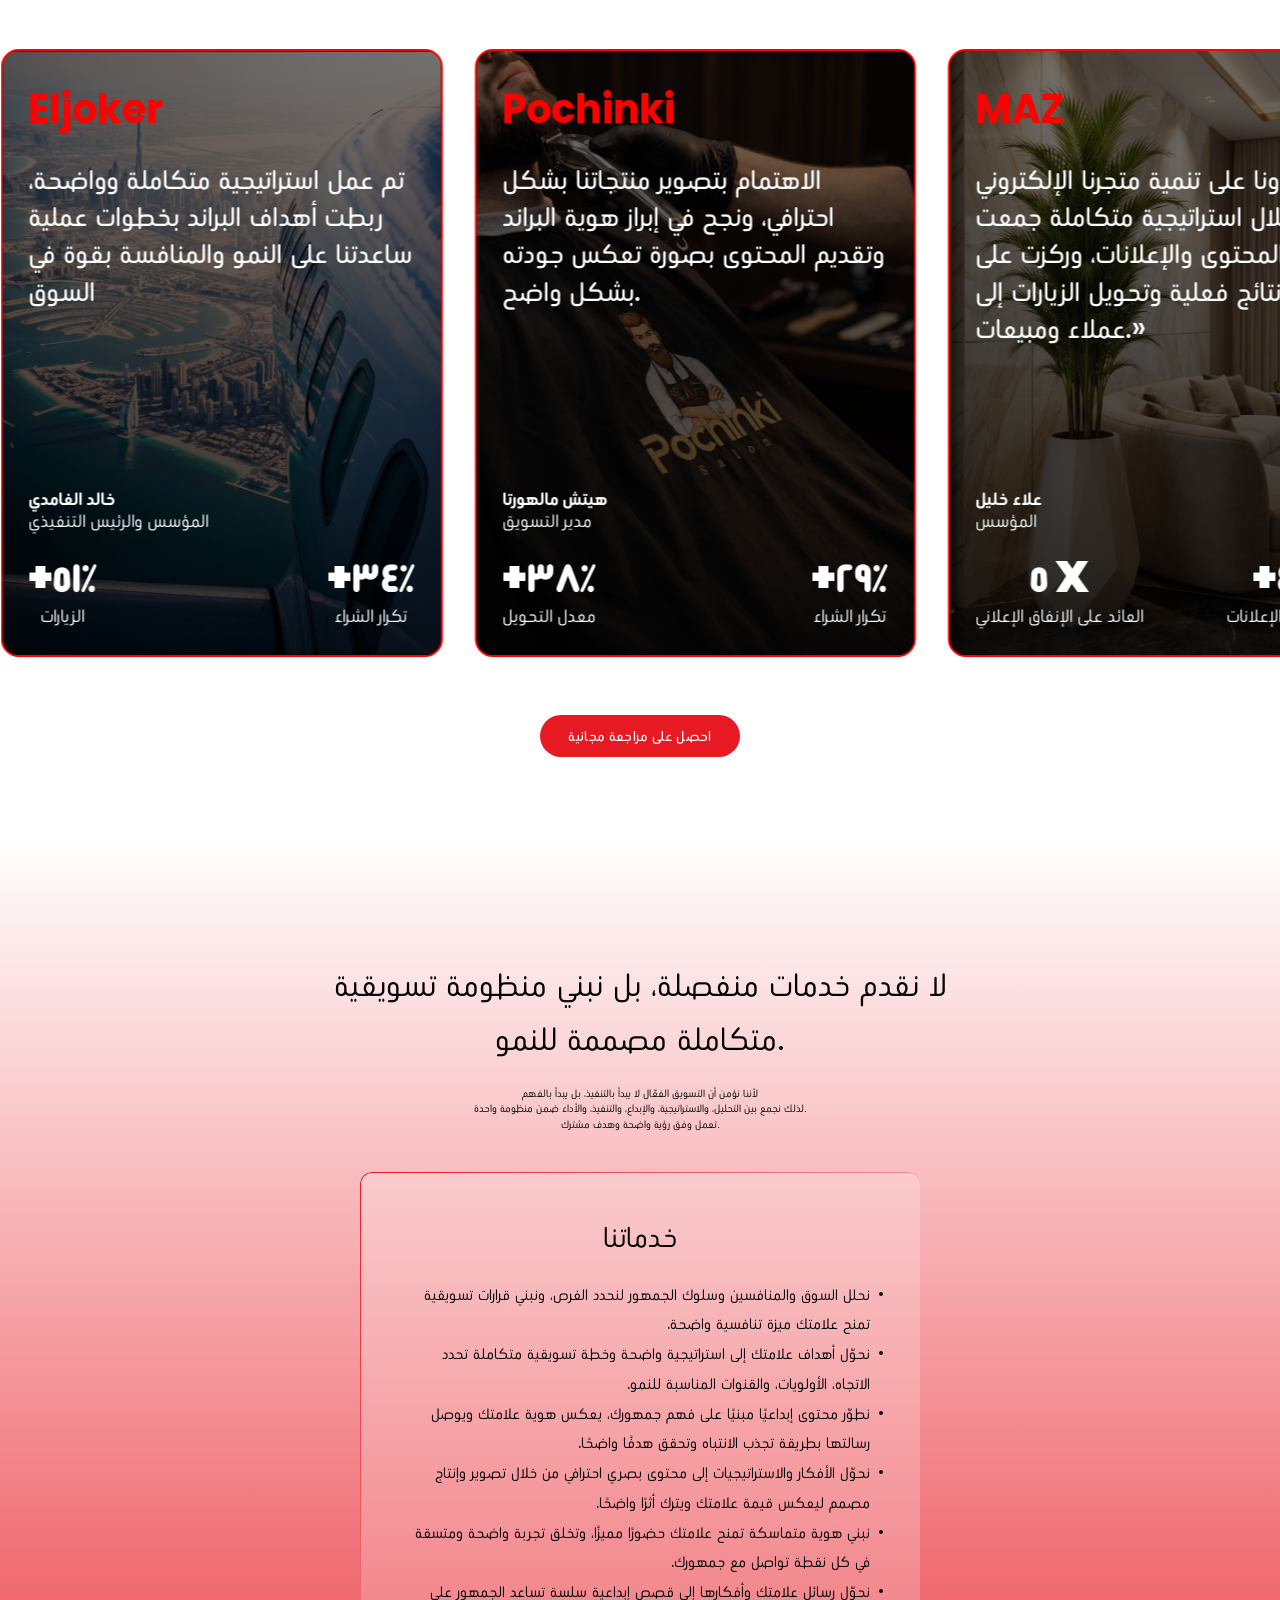
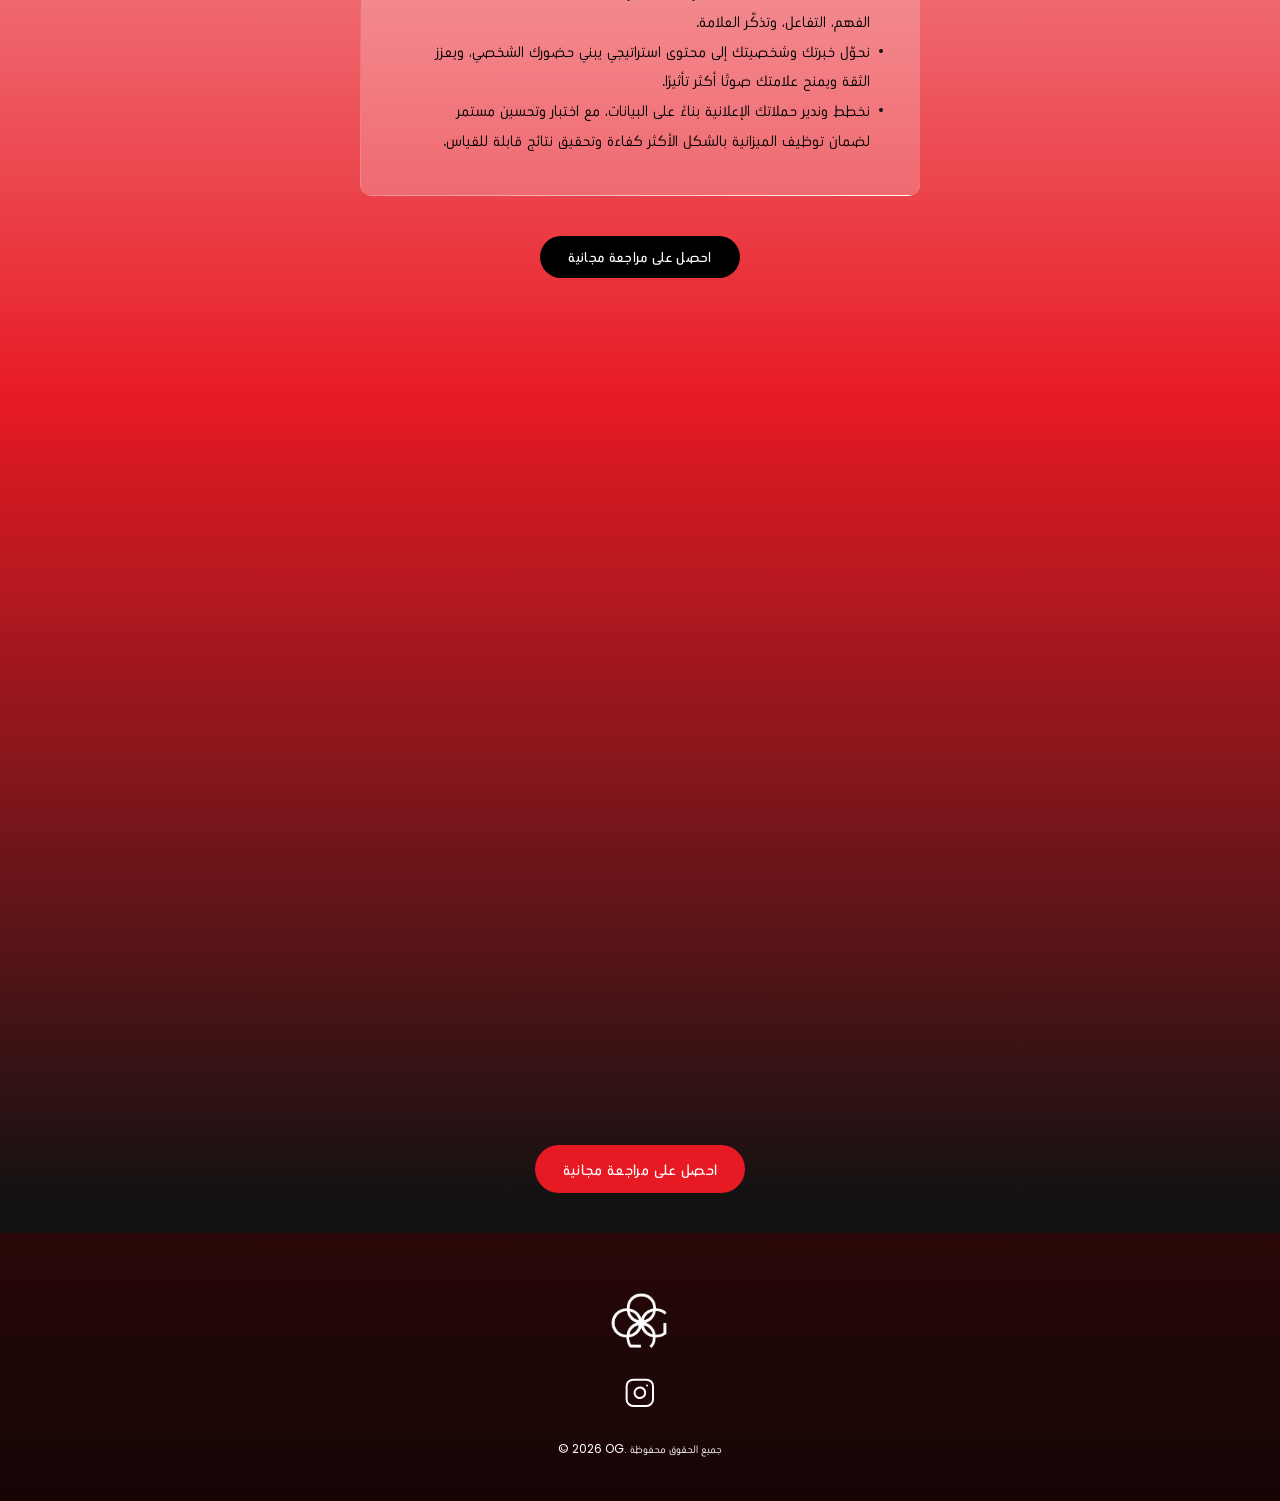
==== commit 0556c1ef: "finallll" ====
--- a/index.html
+++ b/index.html
@@ -1473,7 +1473,6 @@
       }
 
       [dir=rtl] .hero__animation-wrapper[data-v-ce15d7ca] {
-        min-height: 32rem;
         padding-left: 0
       }
     }
@@ -2567,7 +2566,7 @@
     .chart-conv[data-v-100b91bc] {
       left: 57.72%;
       top: 9%;
-      width: 10.38%;
+      width: 14.1%;
       z-index: 6
     }
 
@@ -4827,8 +4826,8 @@
       -o-object-fit: contain;
       object-fit: contain;
       width: 100%;
-      height: 400px;
-
+      height: 300px;
+      margin-left: 50px;
     }
 
     .hero__video-hidden[data-v-7d06813c] {
@@ -4895,9 +4894,9 @@
 
     @media (max-width:768px) {
       .video-inner-wrapper[data-v-7d06813c] {
-        height: 115vw;
+        height: 95vw !important;
         max-width: none;
-        width: 115vw
+        width: 95vw !important;
       }
 
       [dir=rtl] .video-inner-wrapper[data-v-7d06813c] {
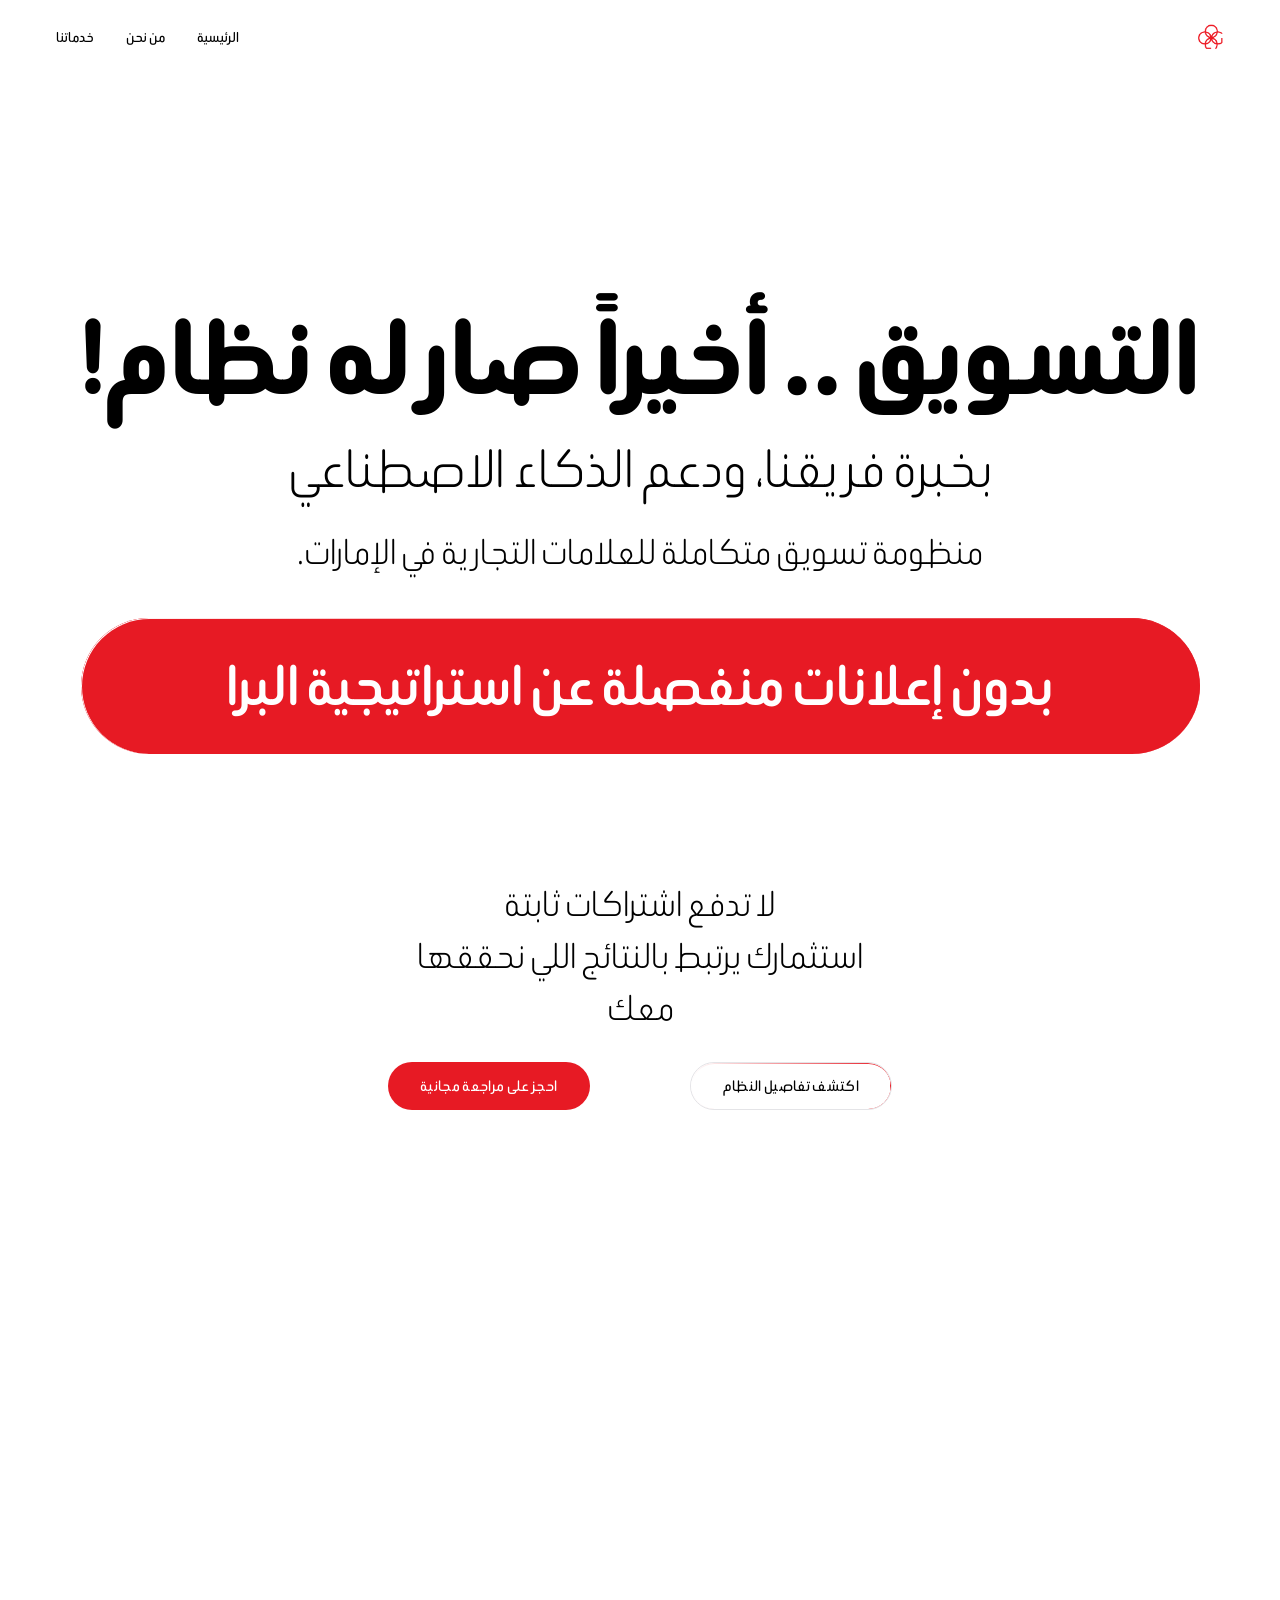
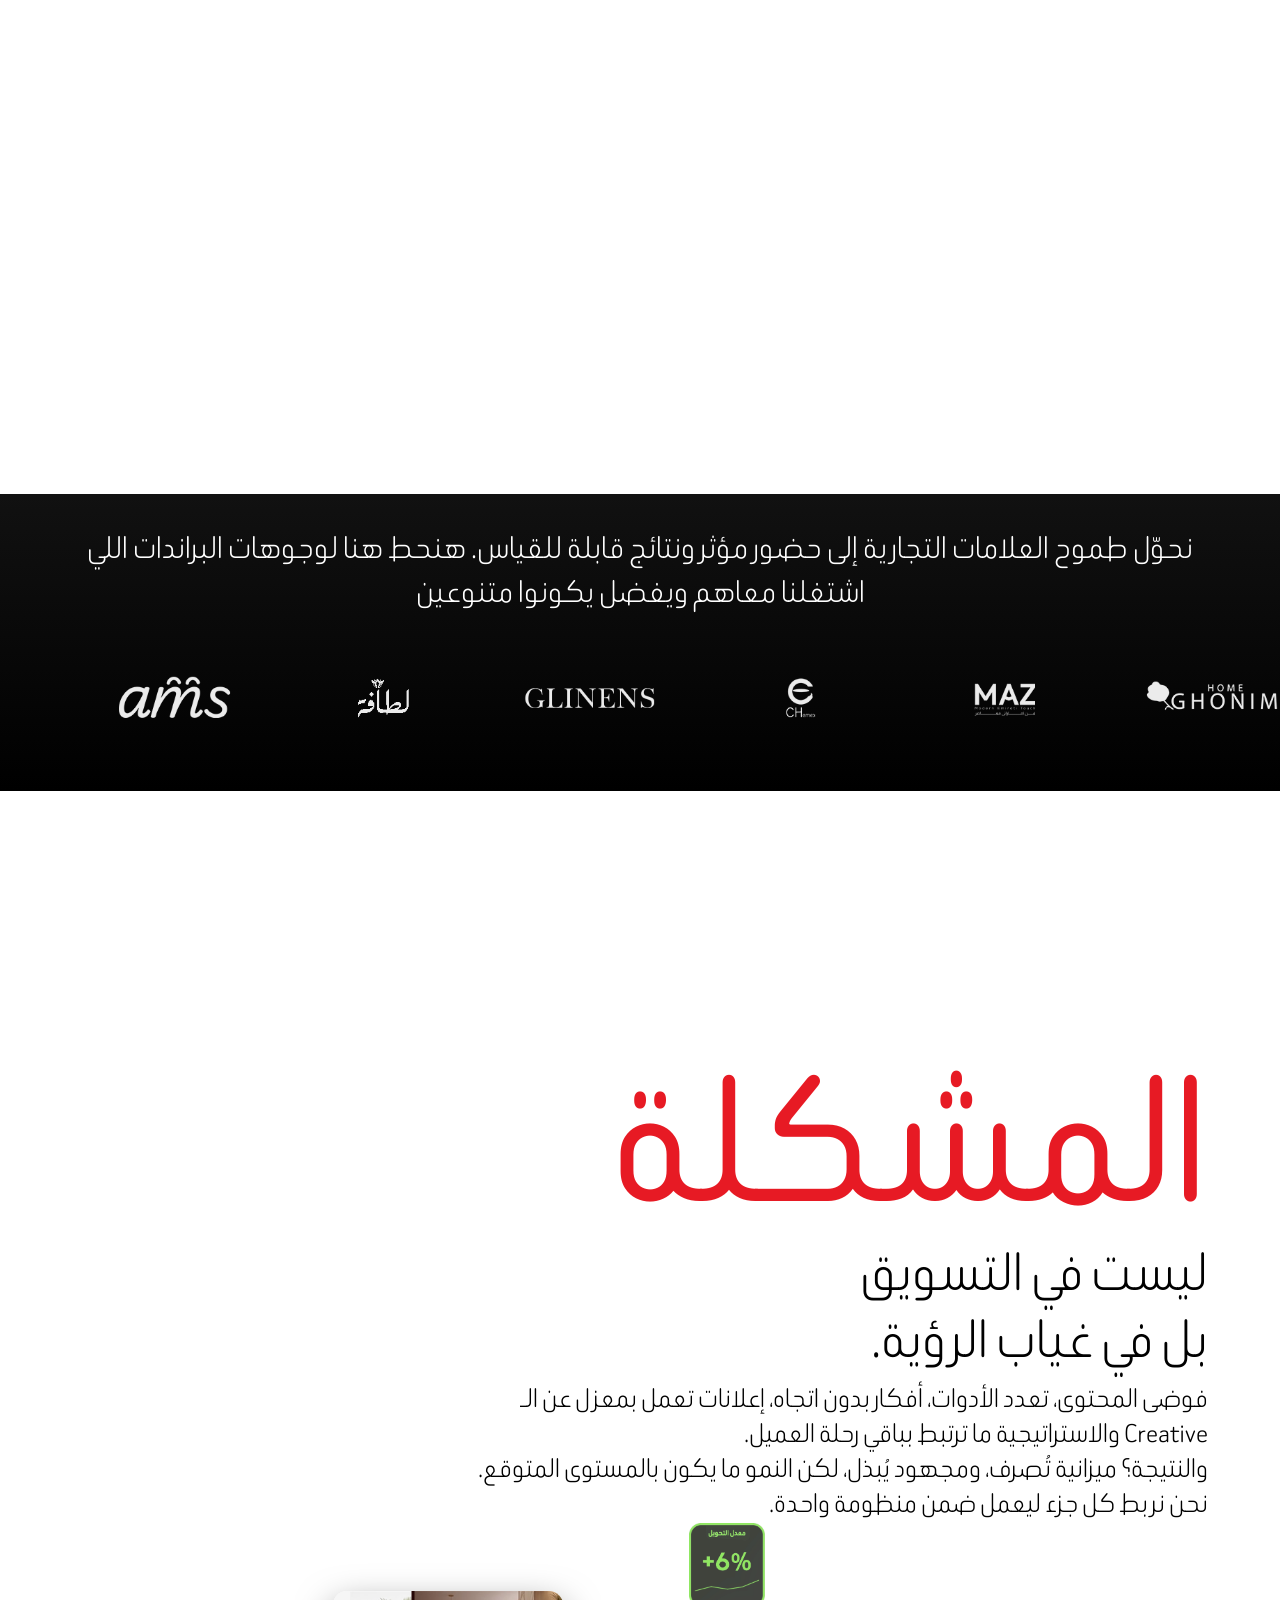
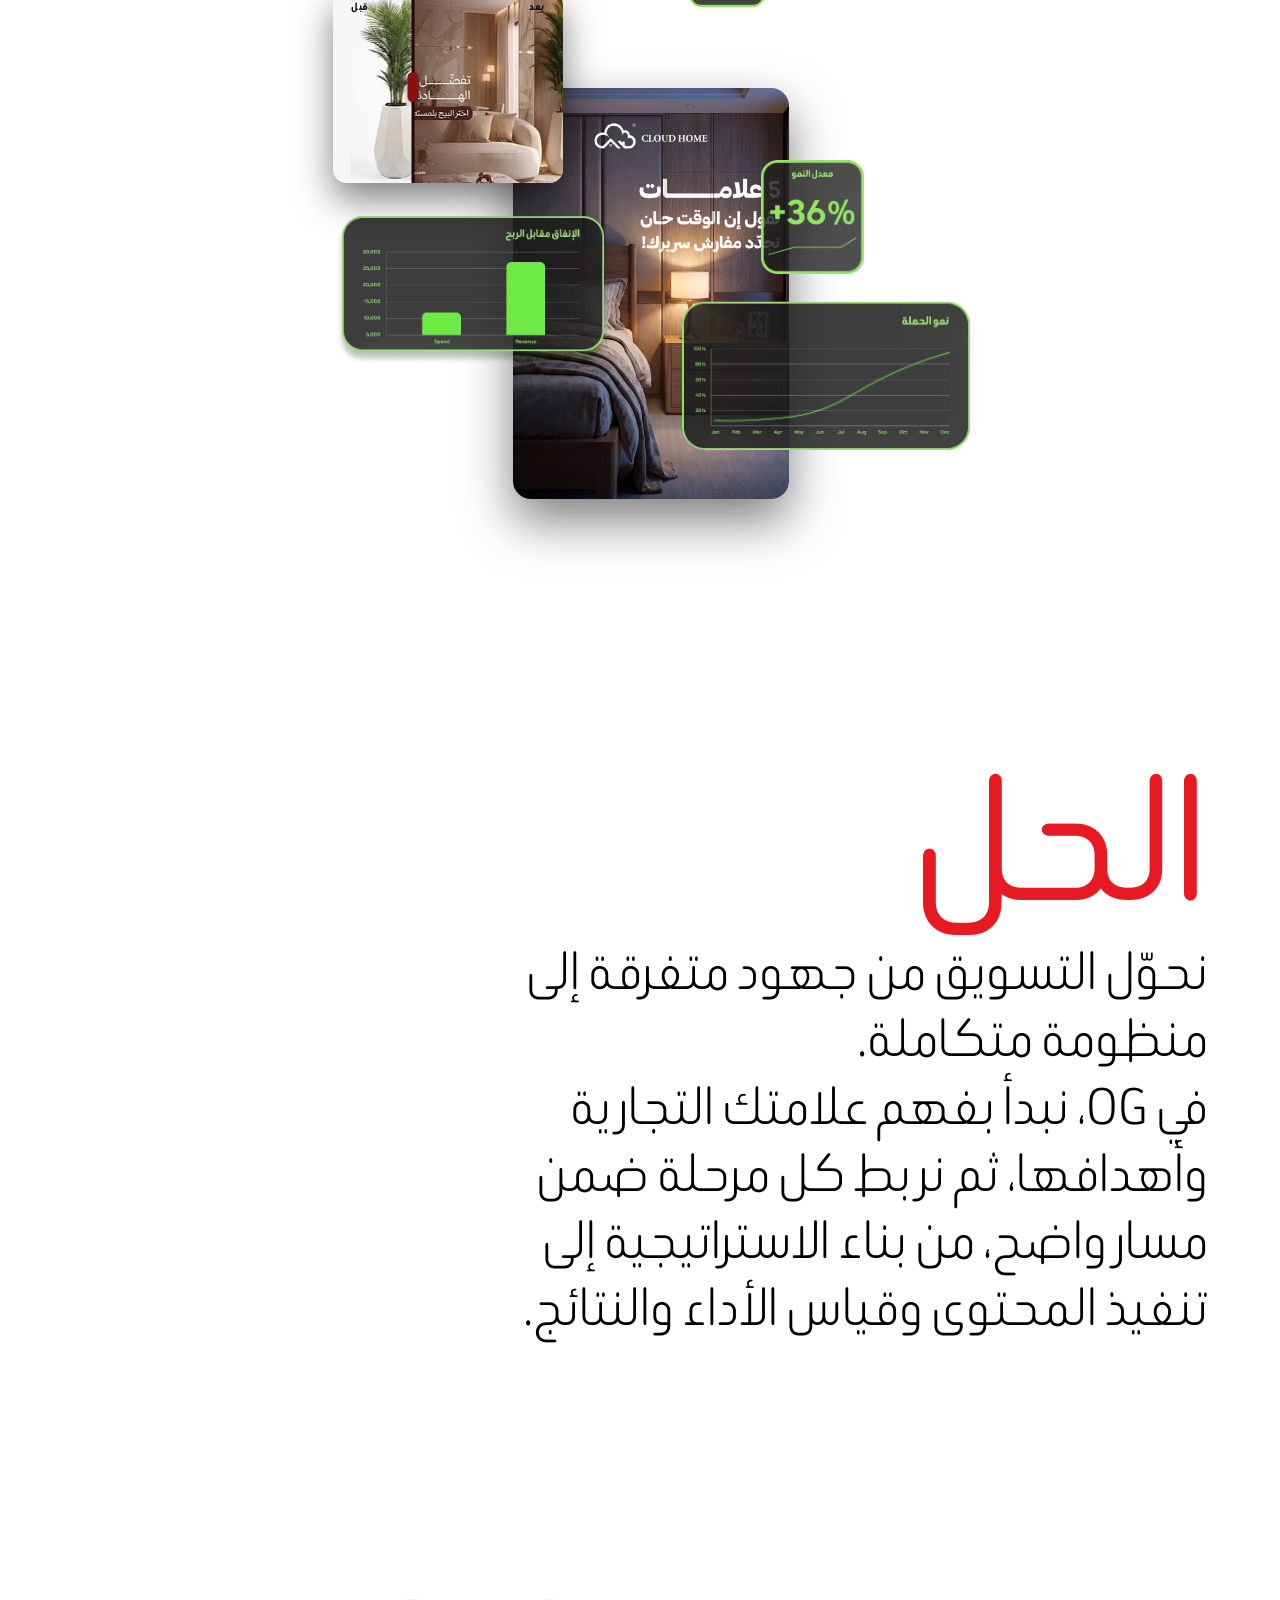
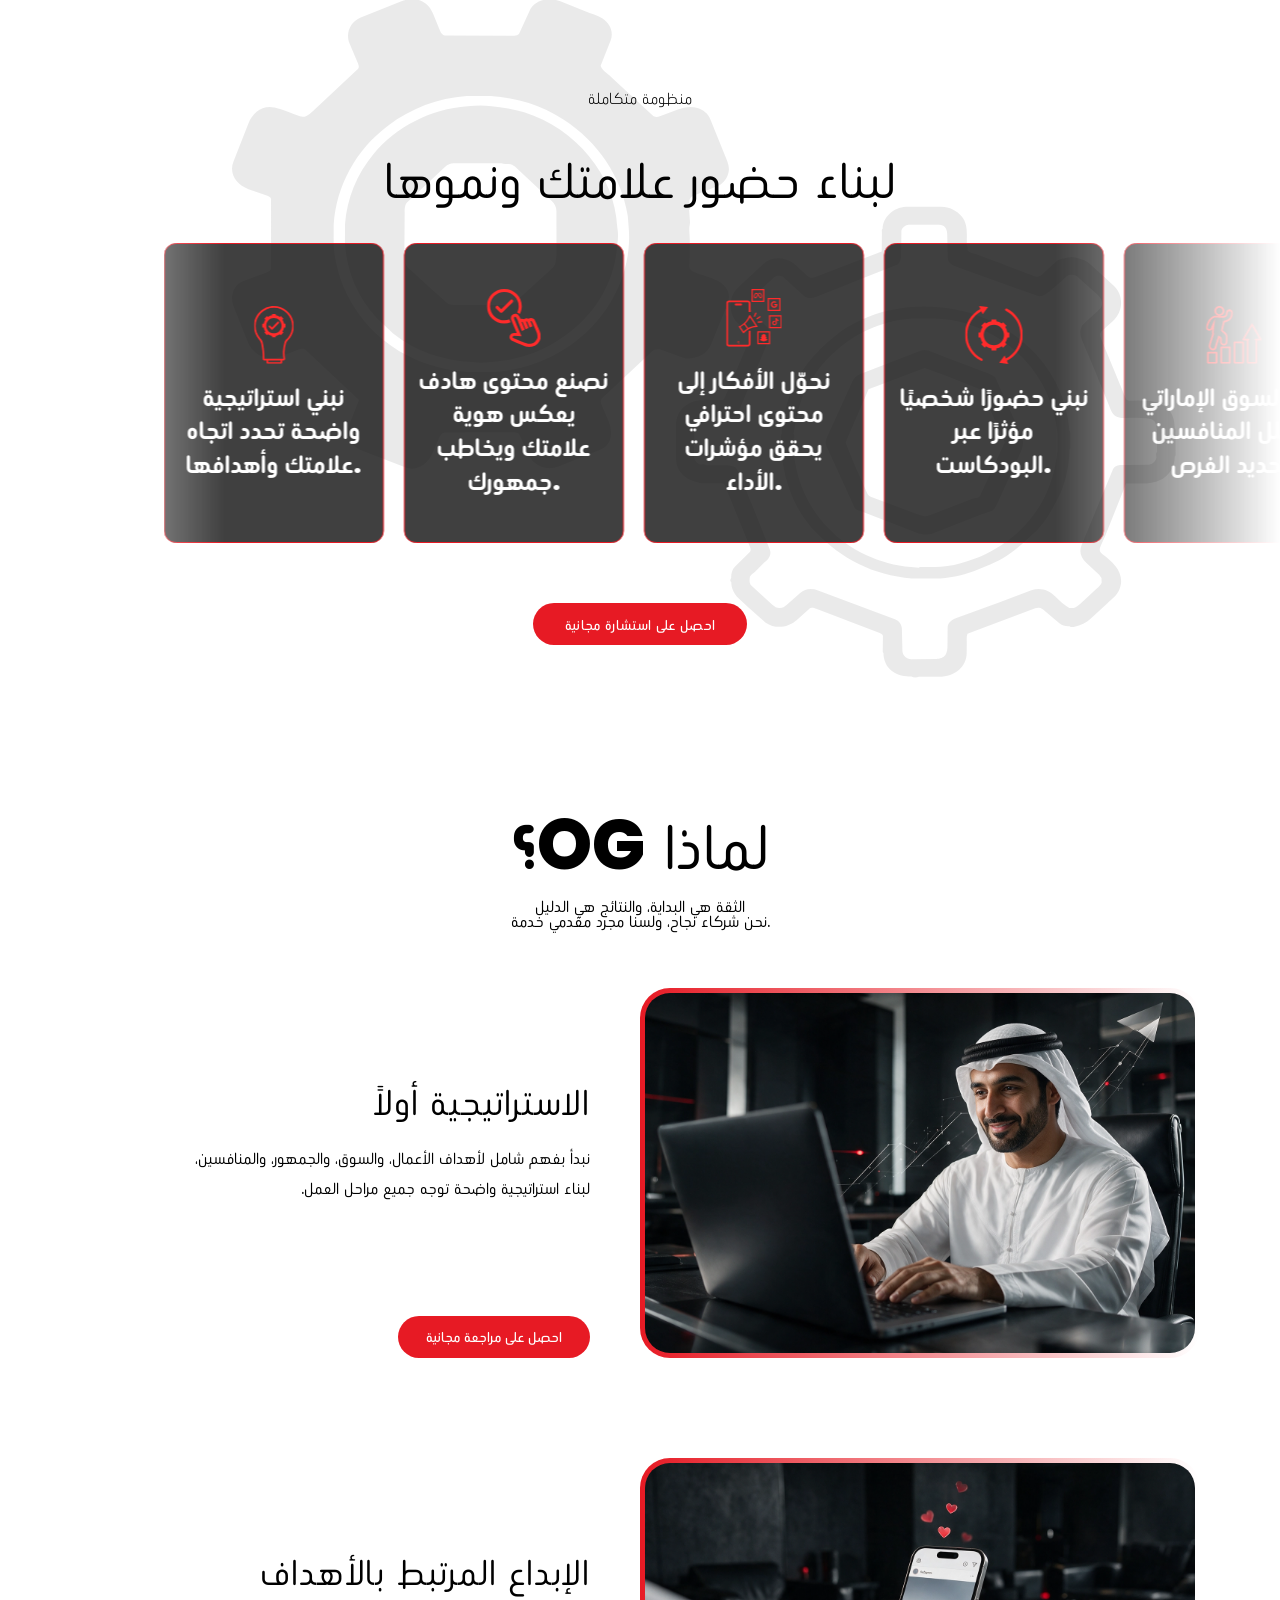
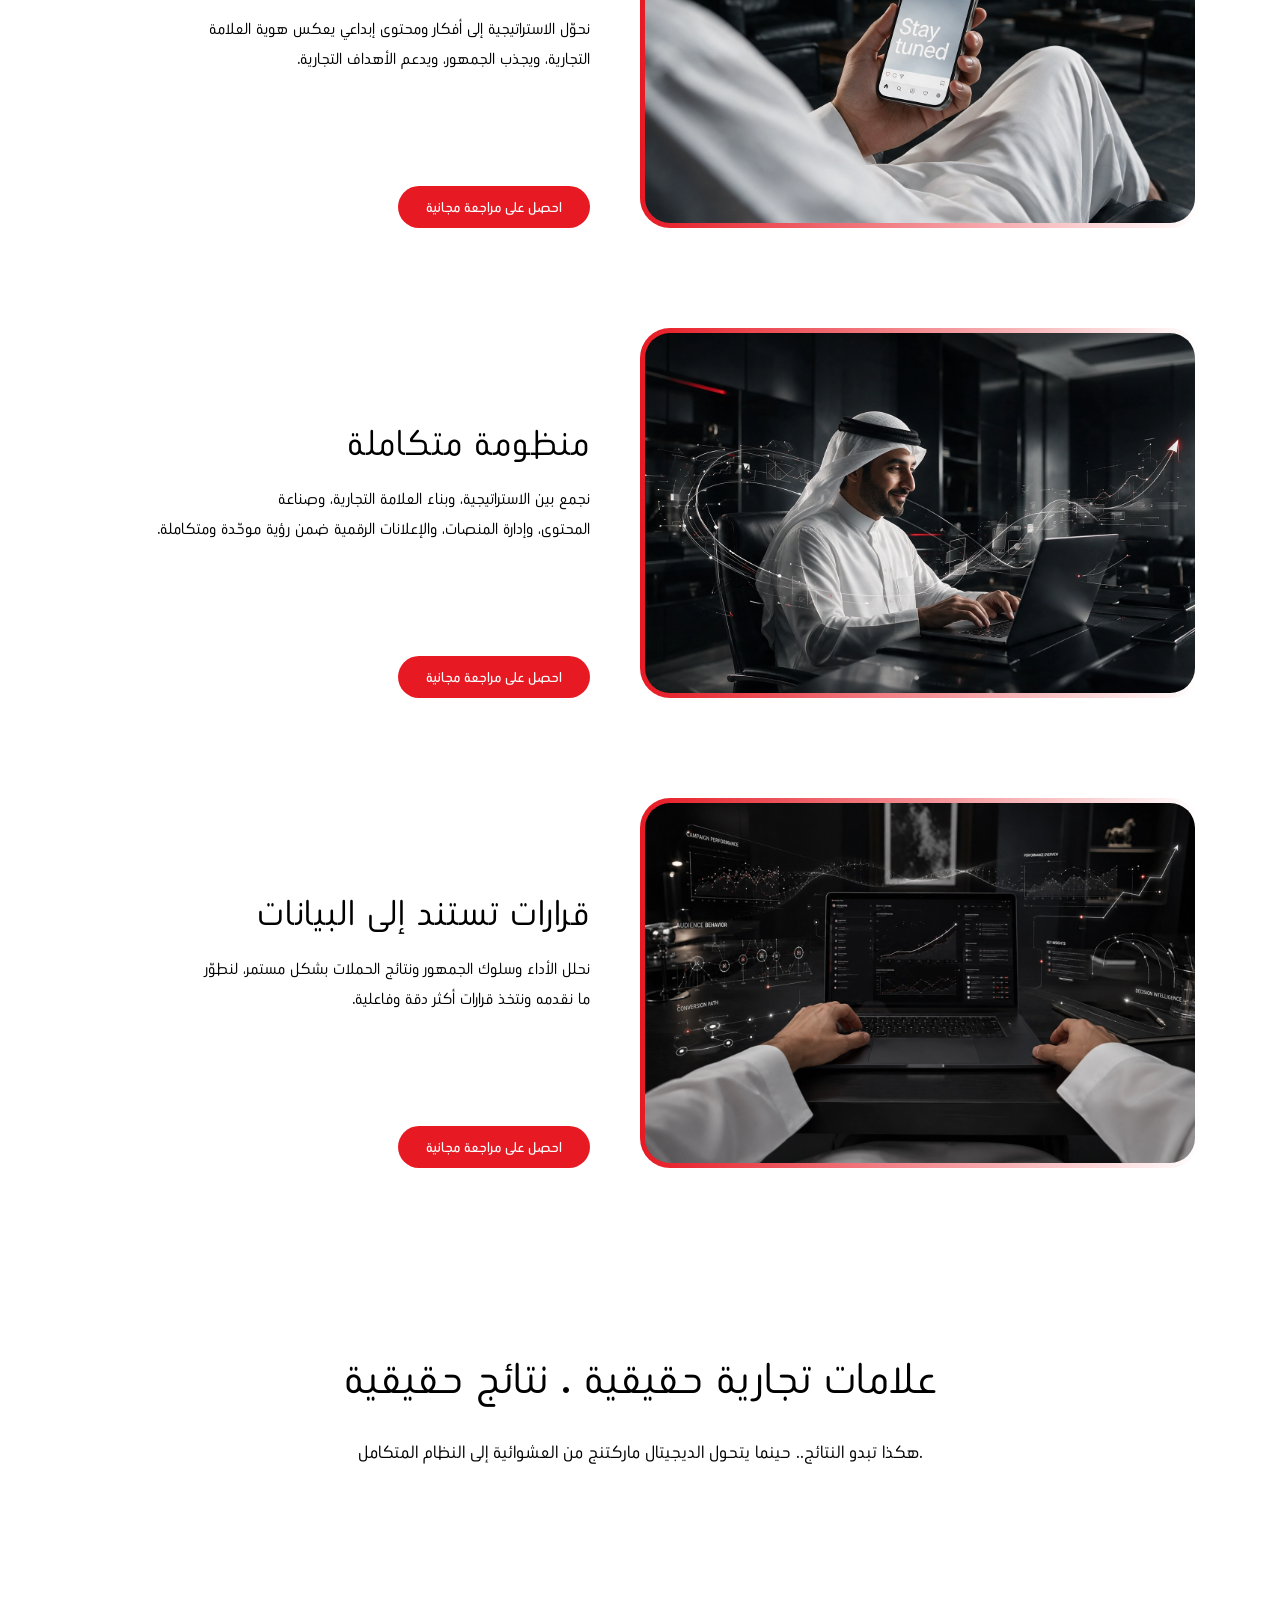
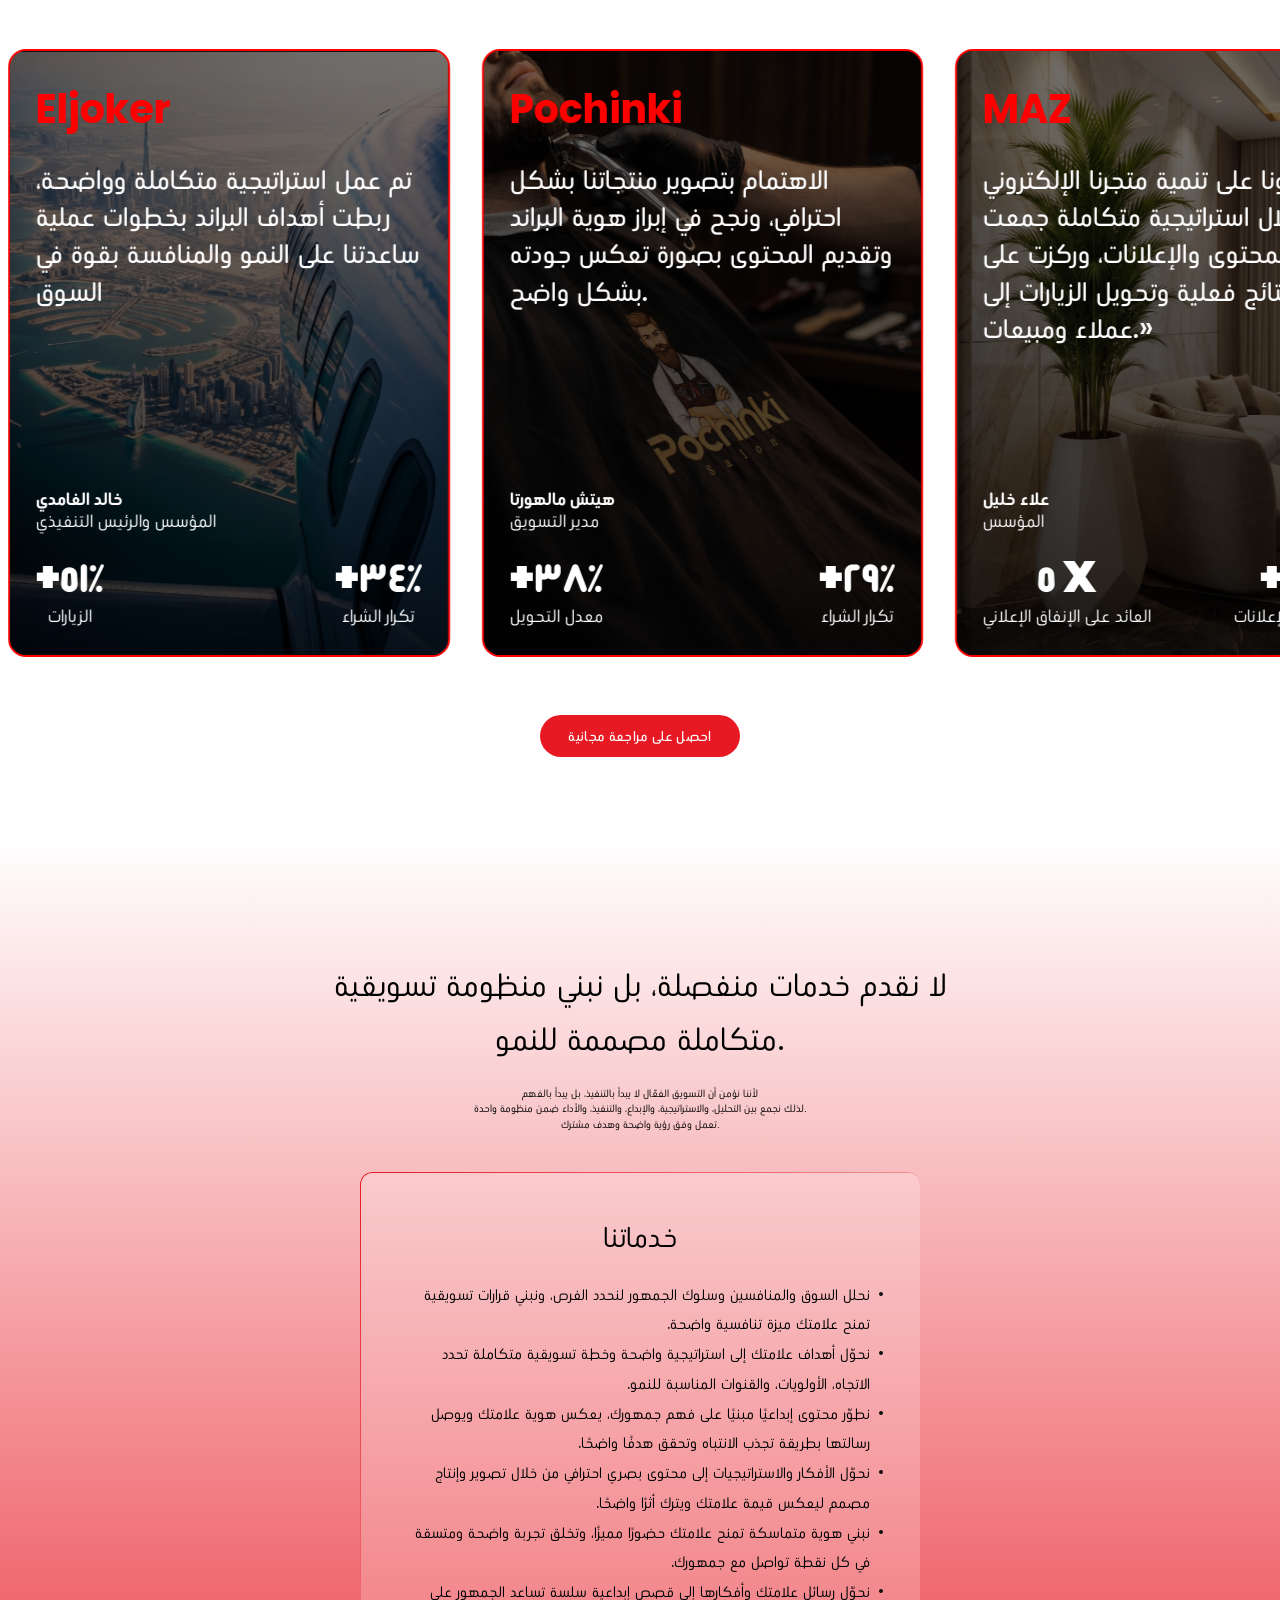
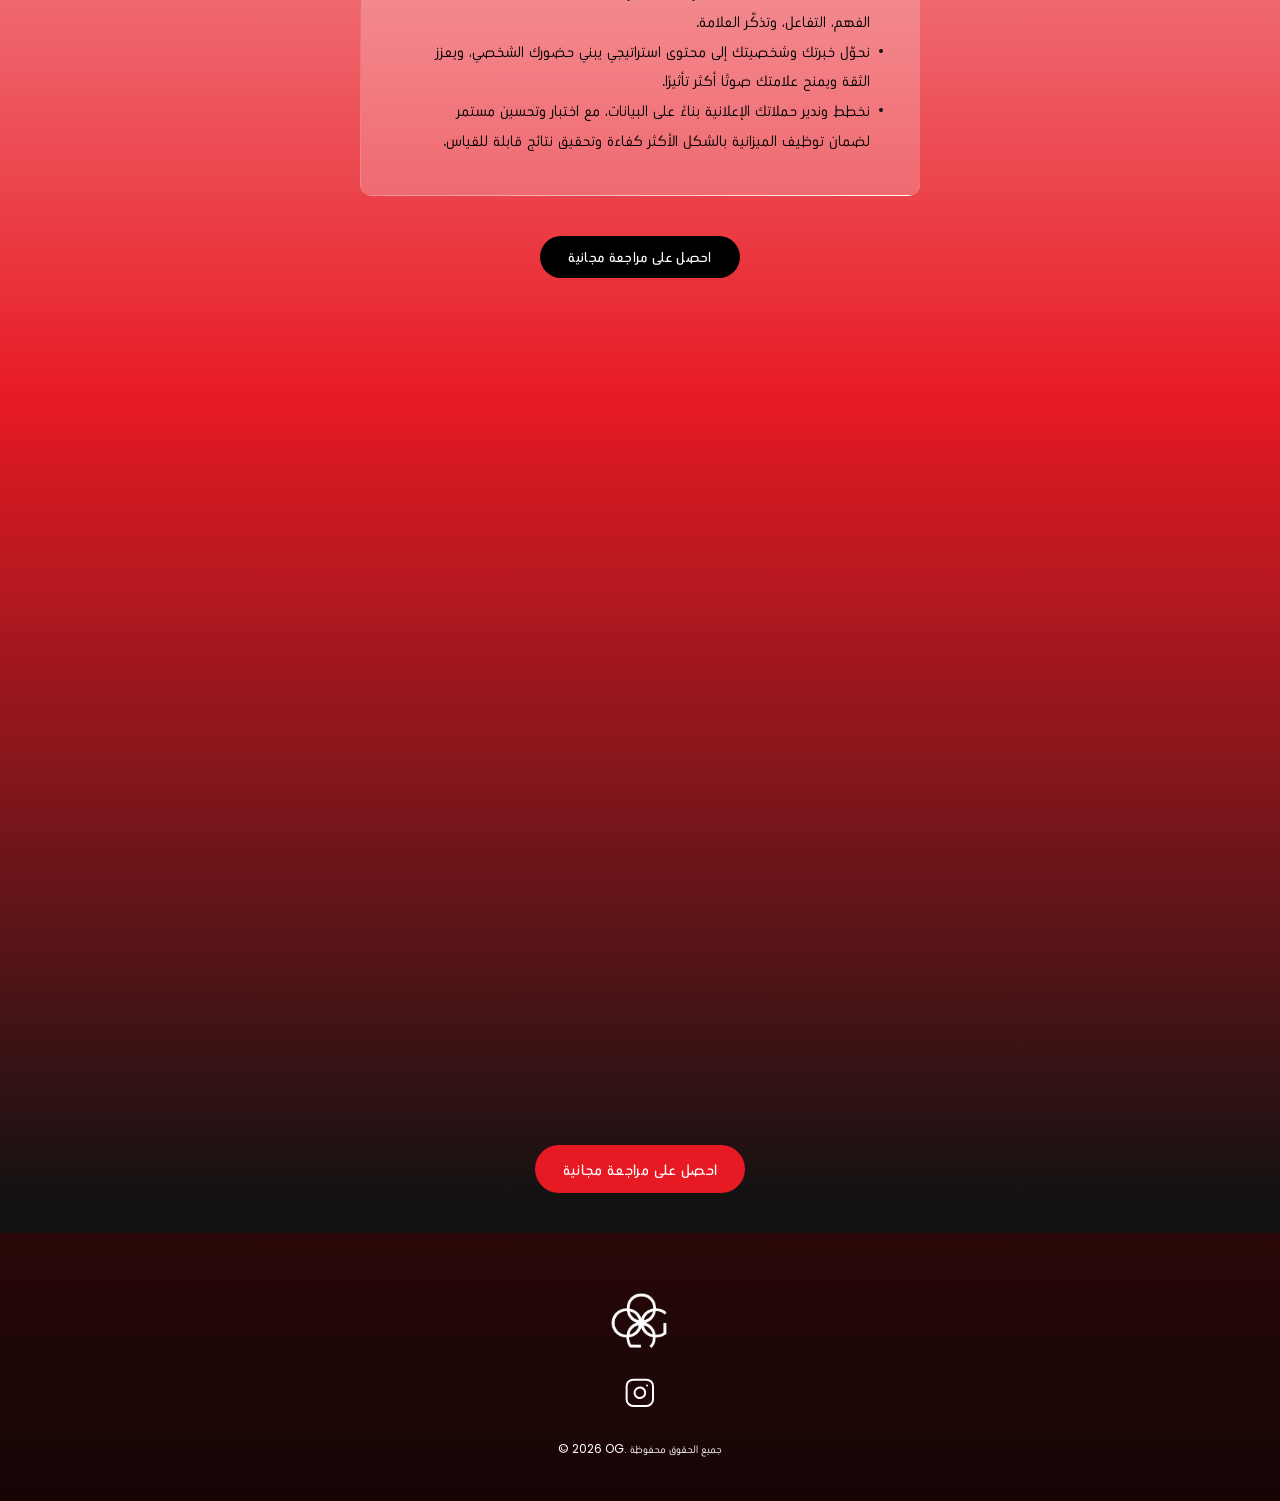
==== commit 95e59acd: "gg" ====
--- a/index.html
+++ b/index.html
@@ -4827,7 +4827,7 @@
       object-fit: contain;
       width: 100%;
       height: 300px;
-      margin-left: 50px;
+      margin-left: 40px;
     }
 
     .hero__video-hidden[data-v-7d06813c] {
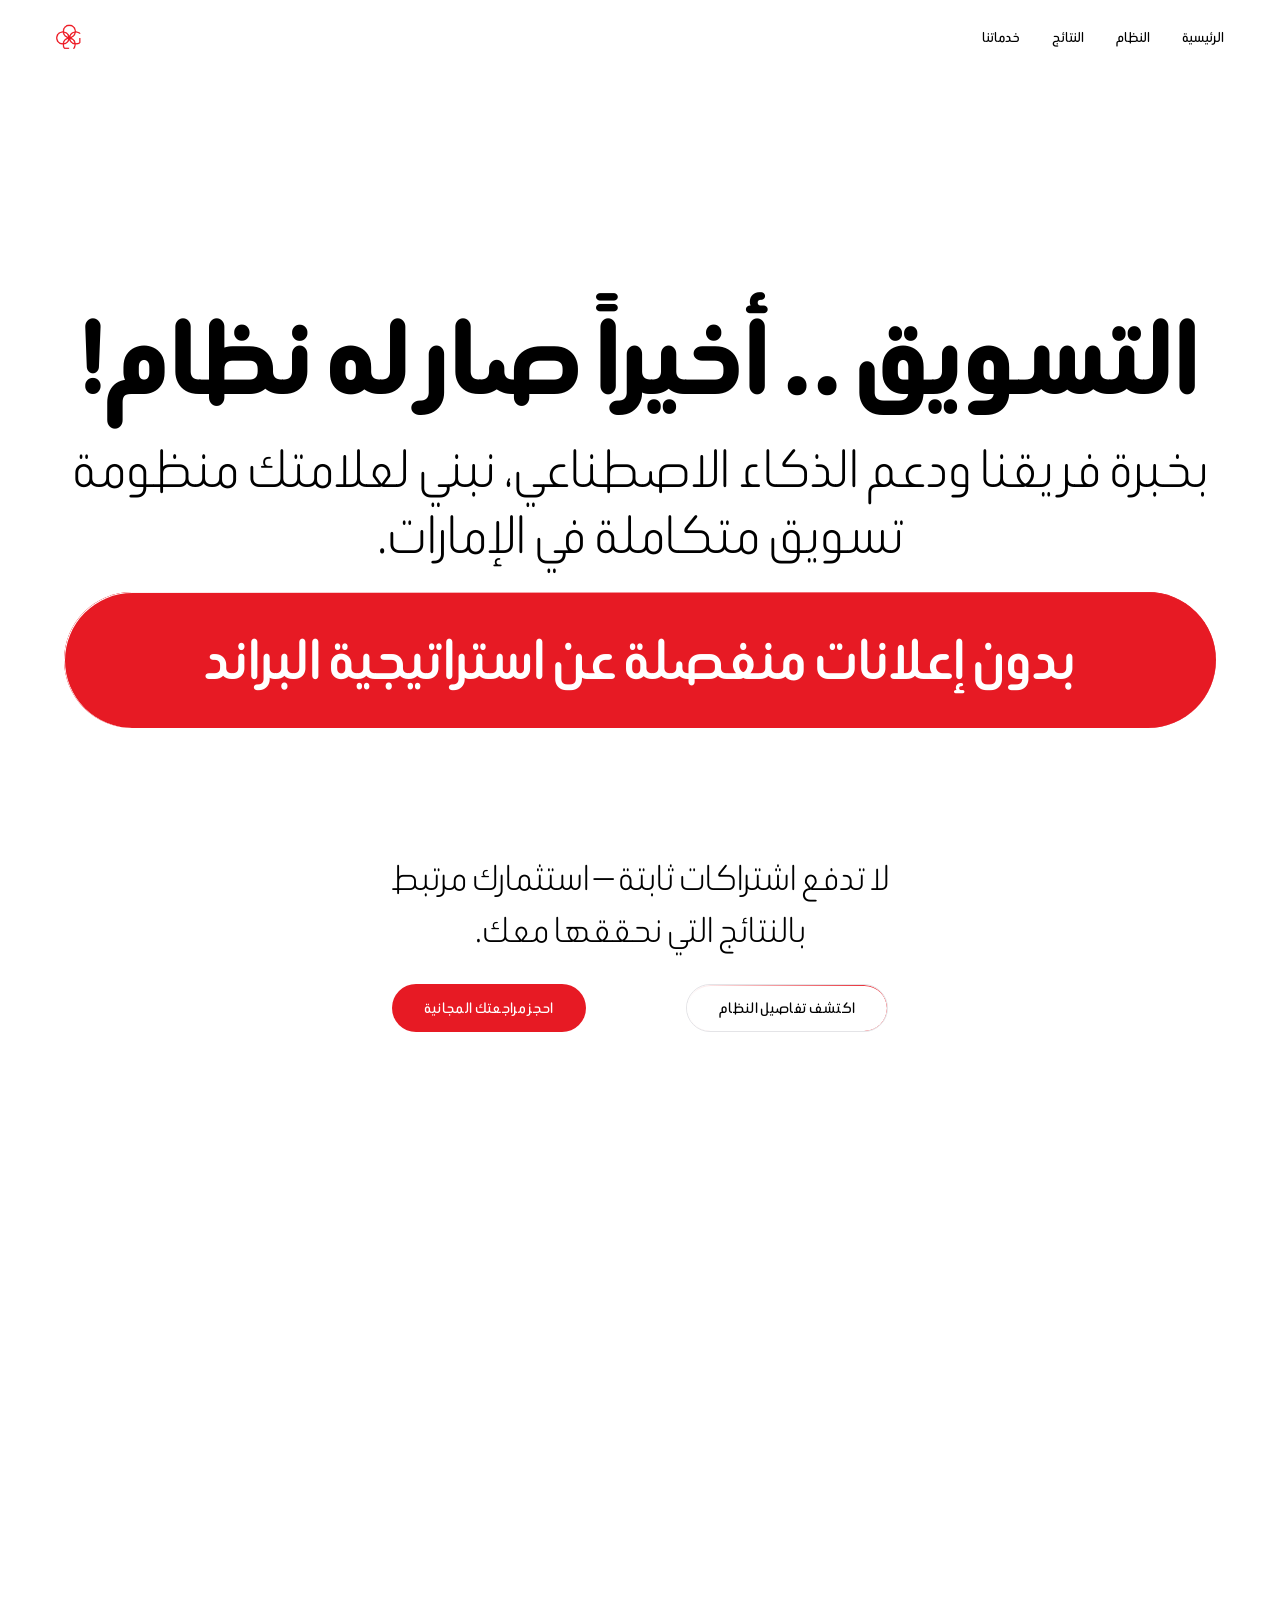
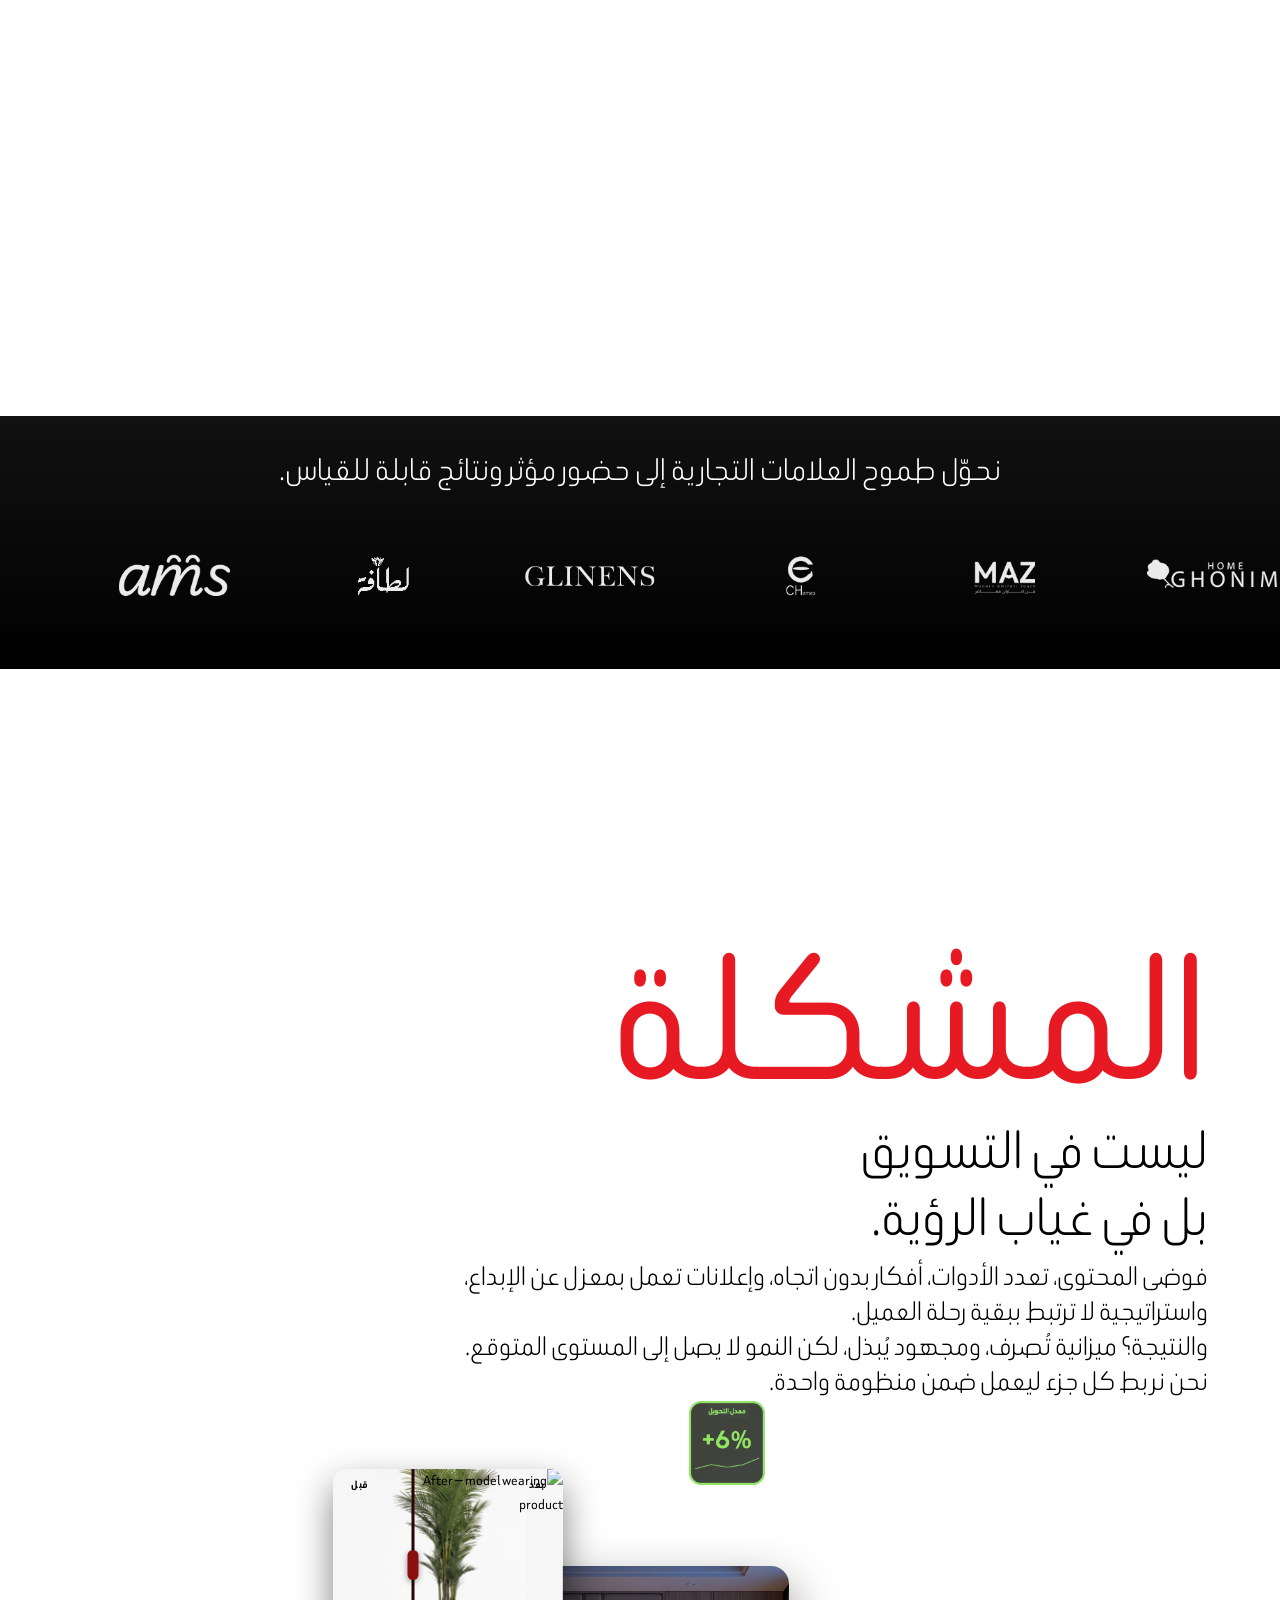
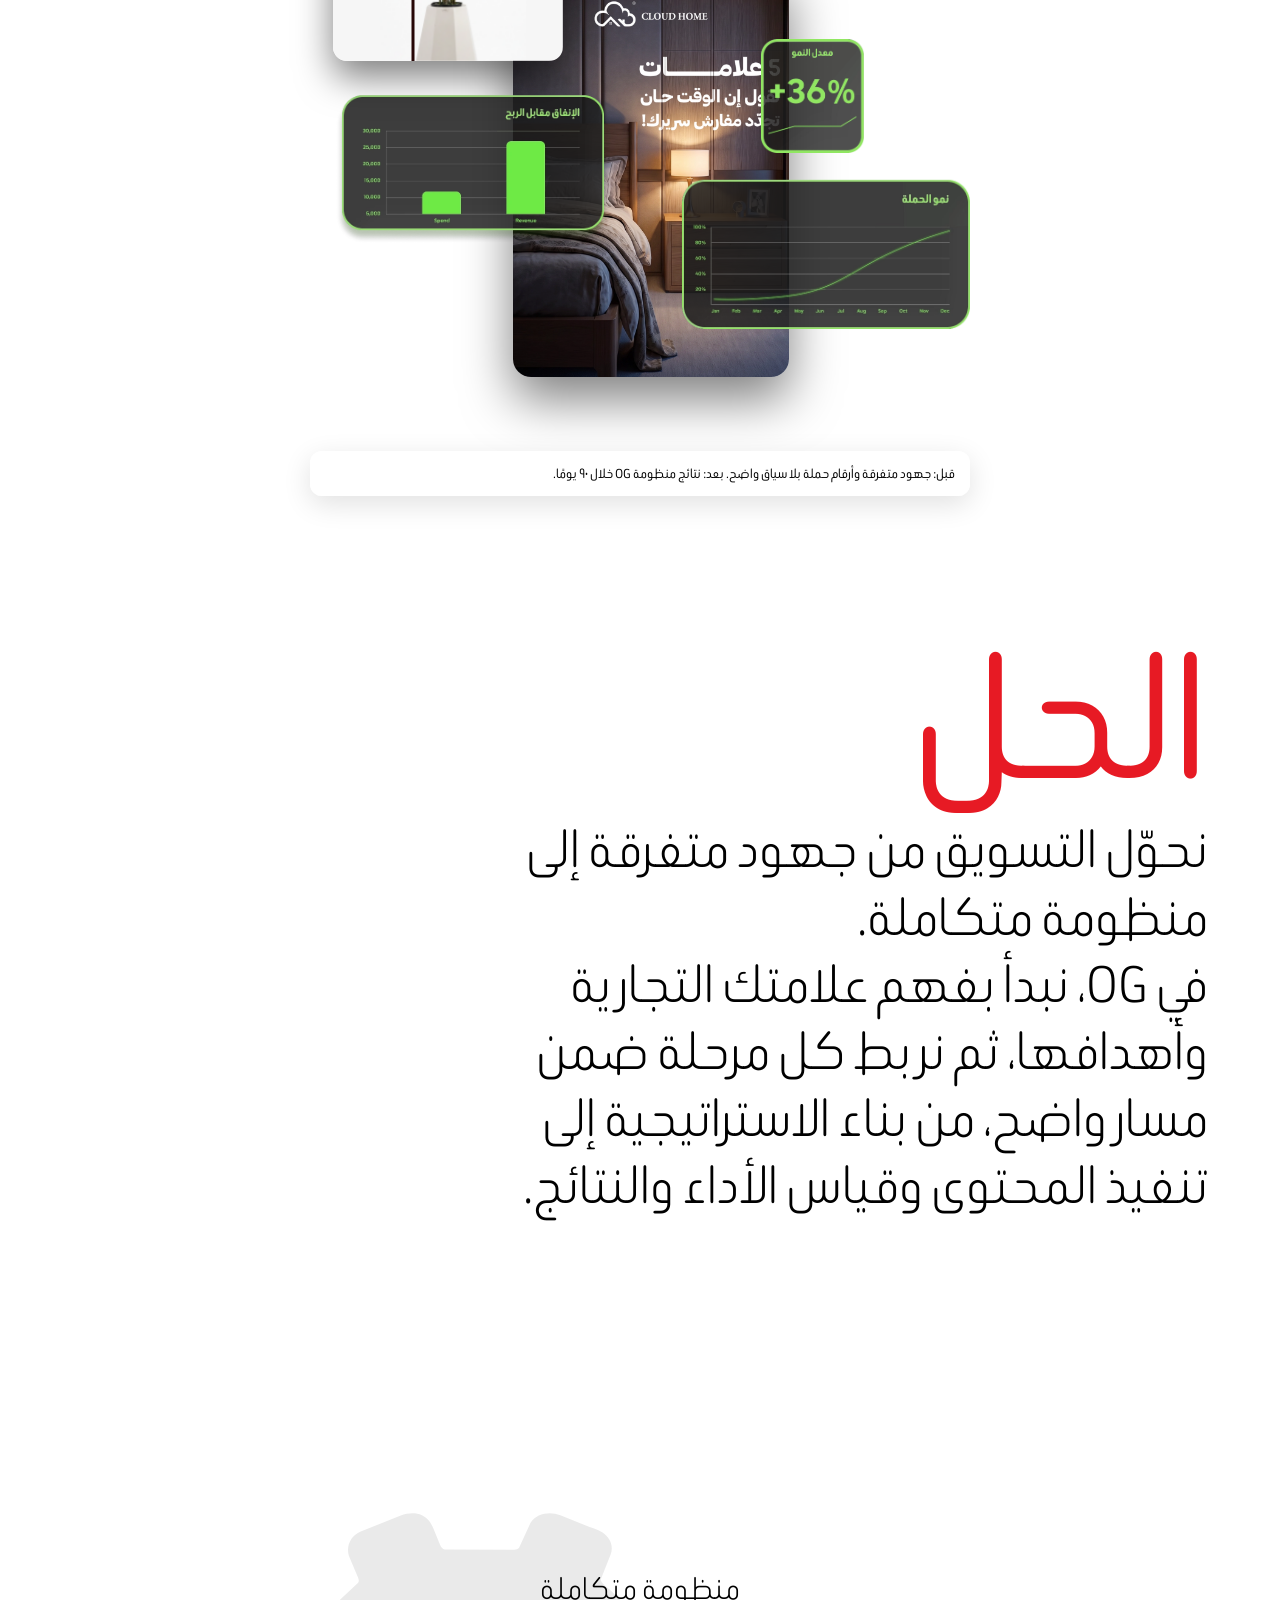
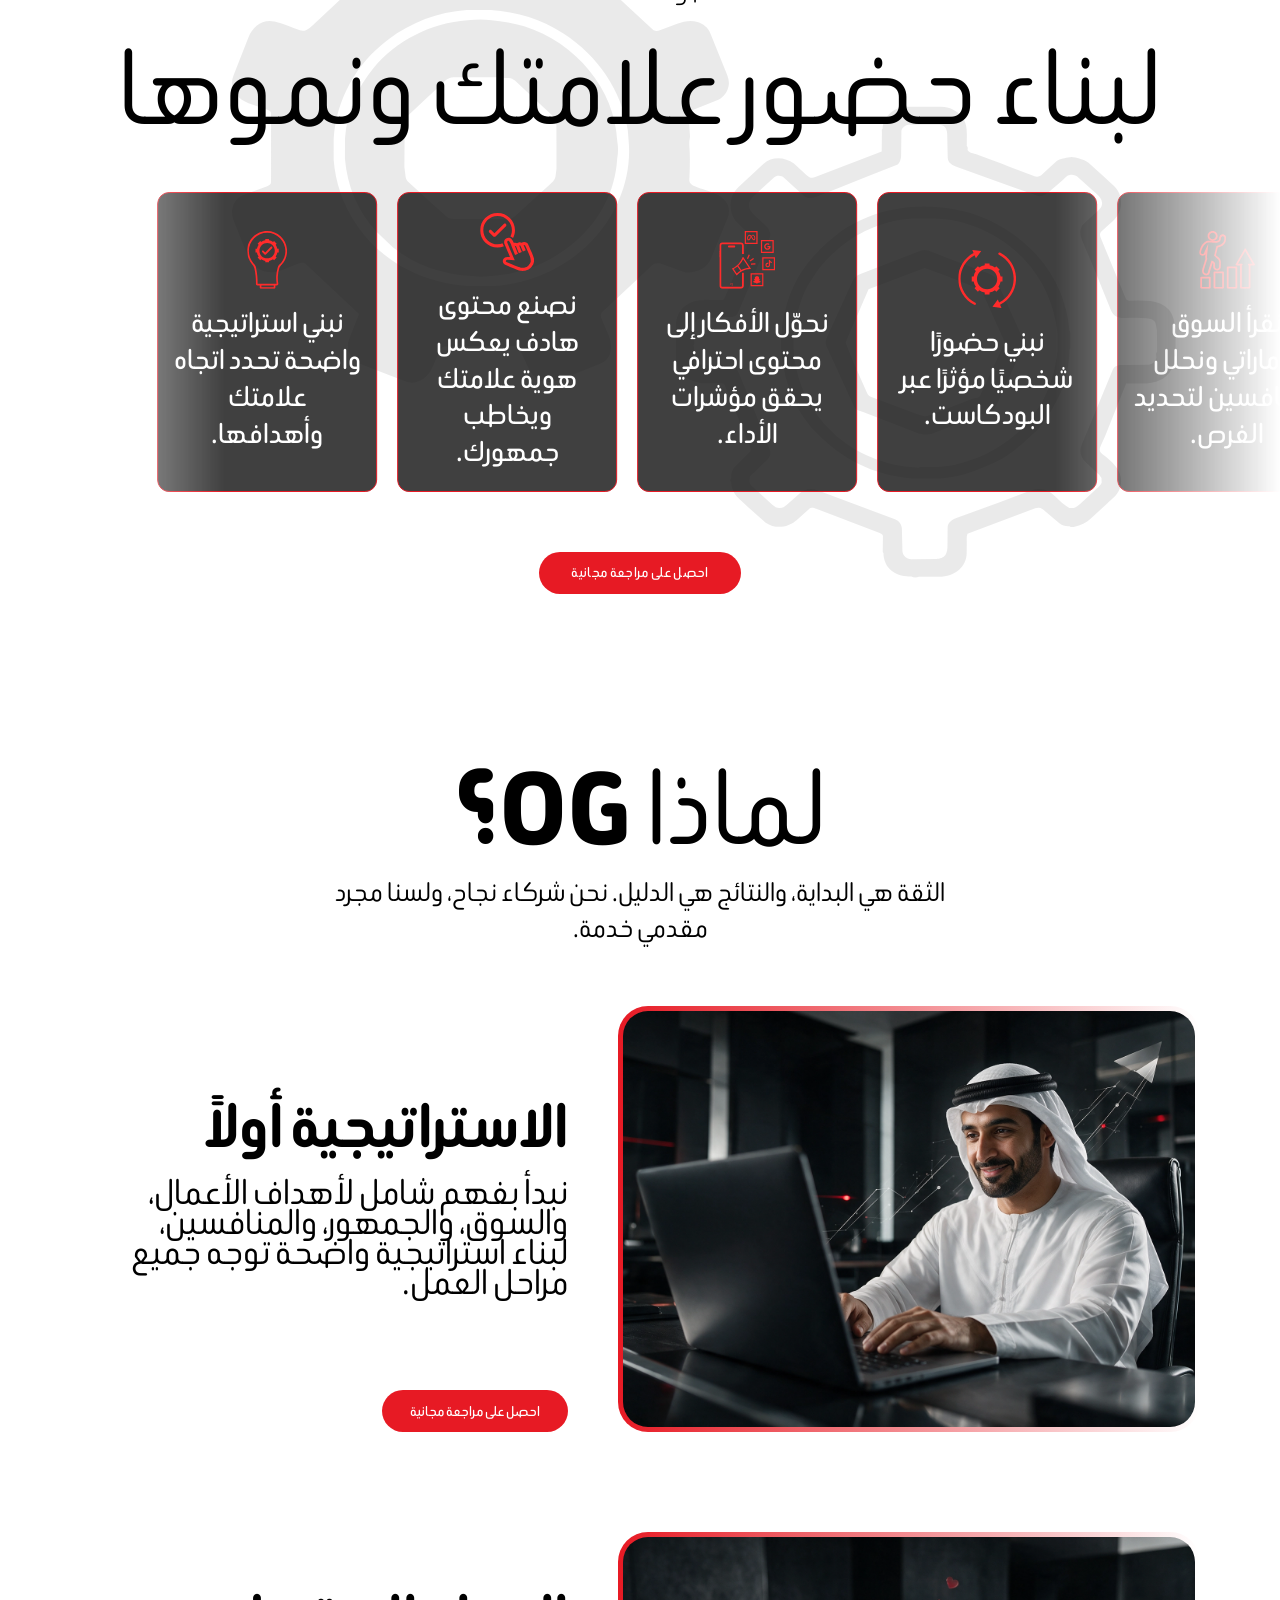
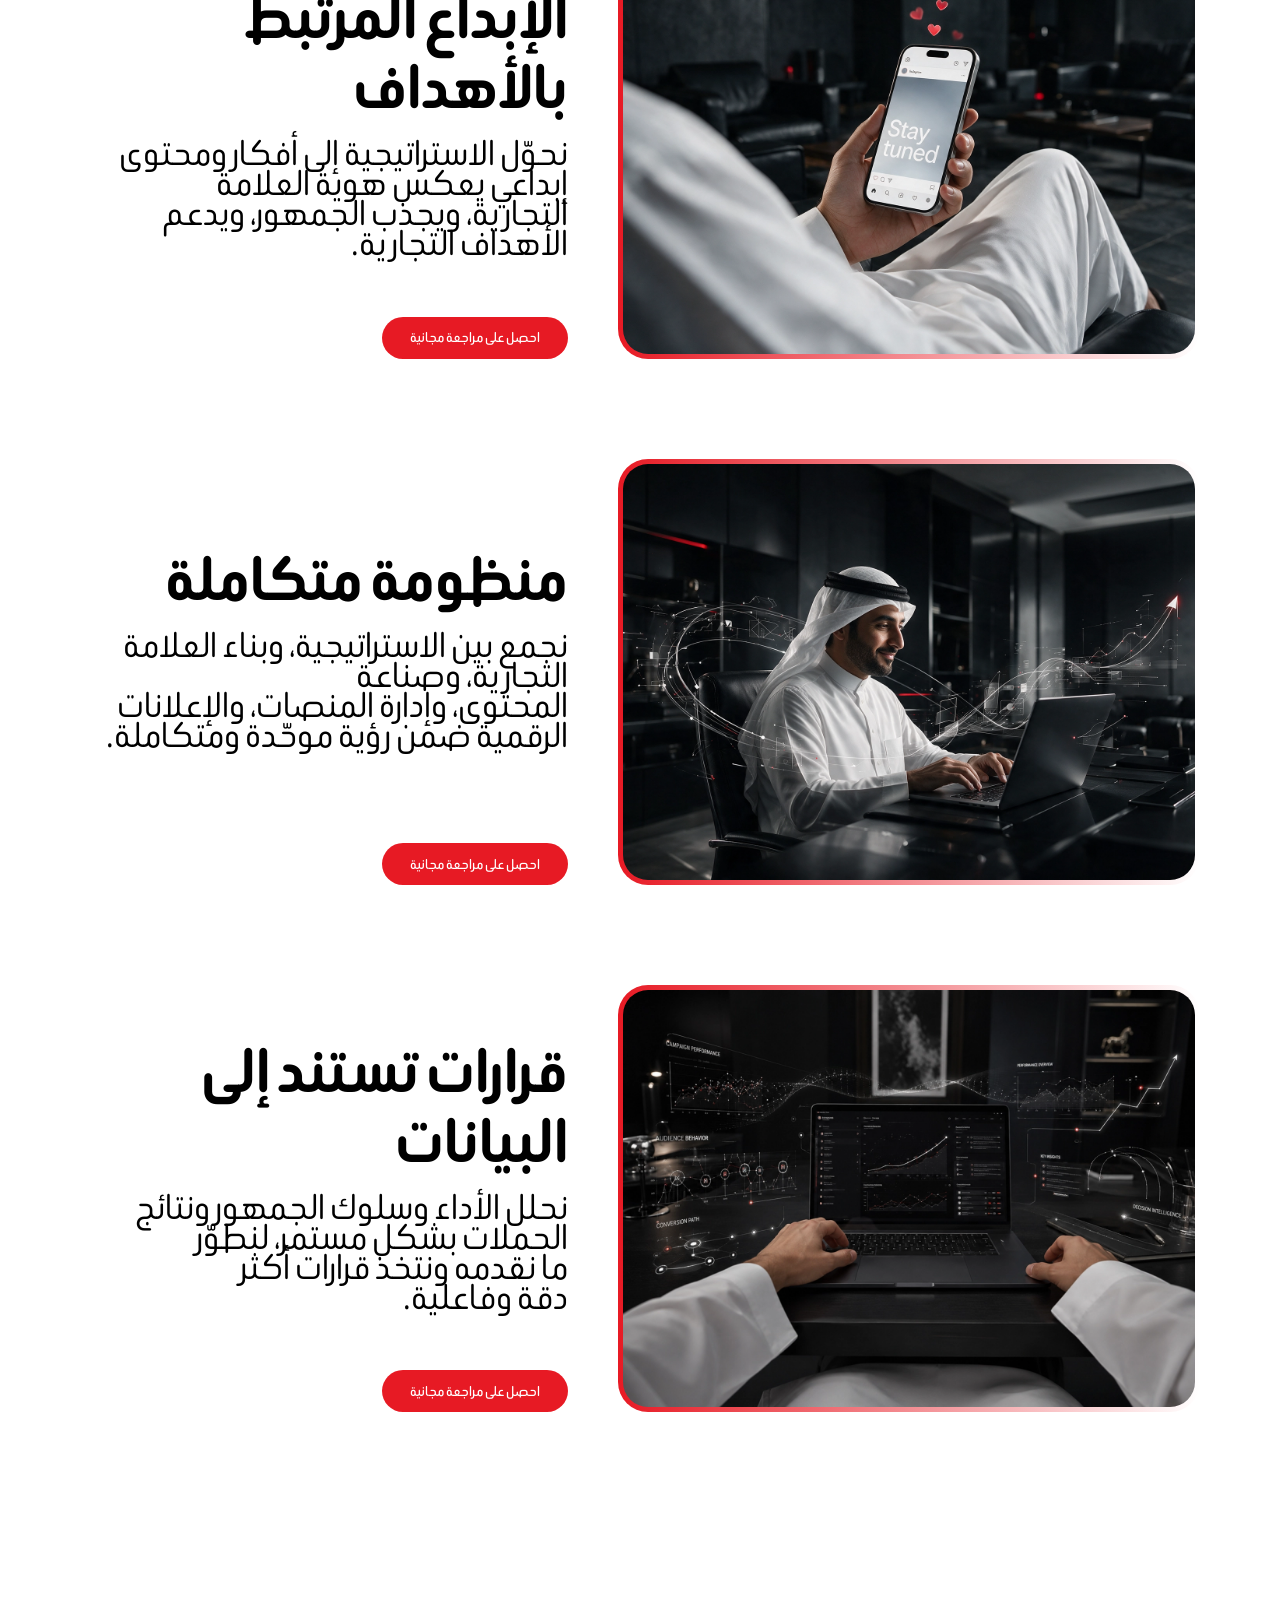
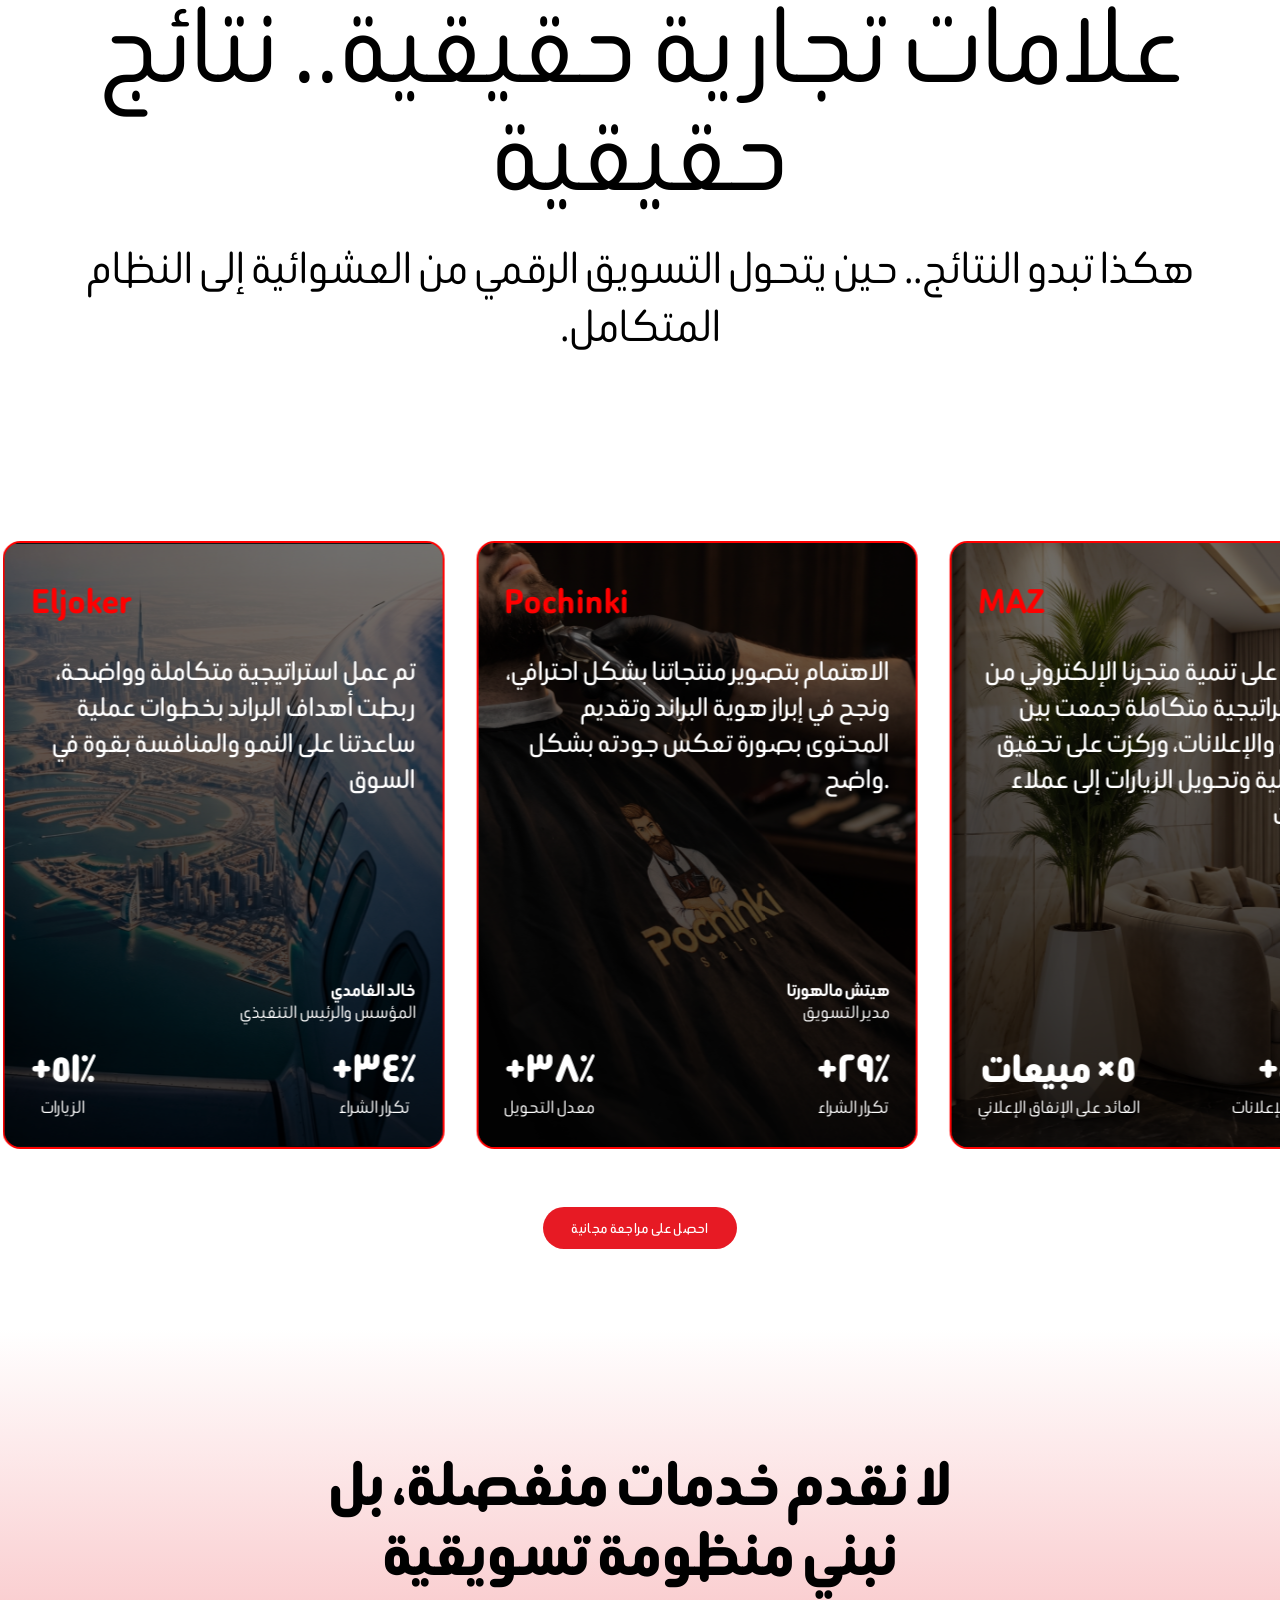
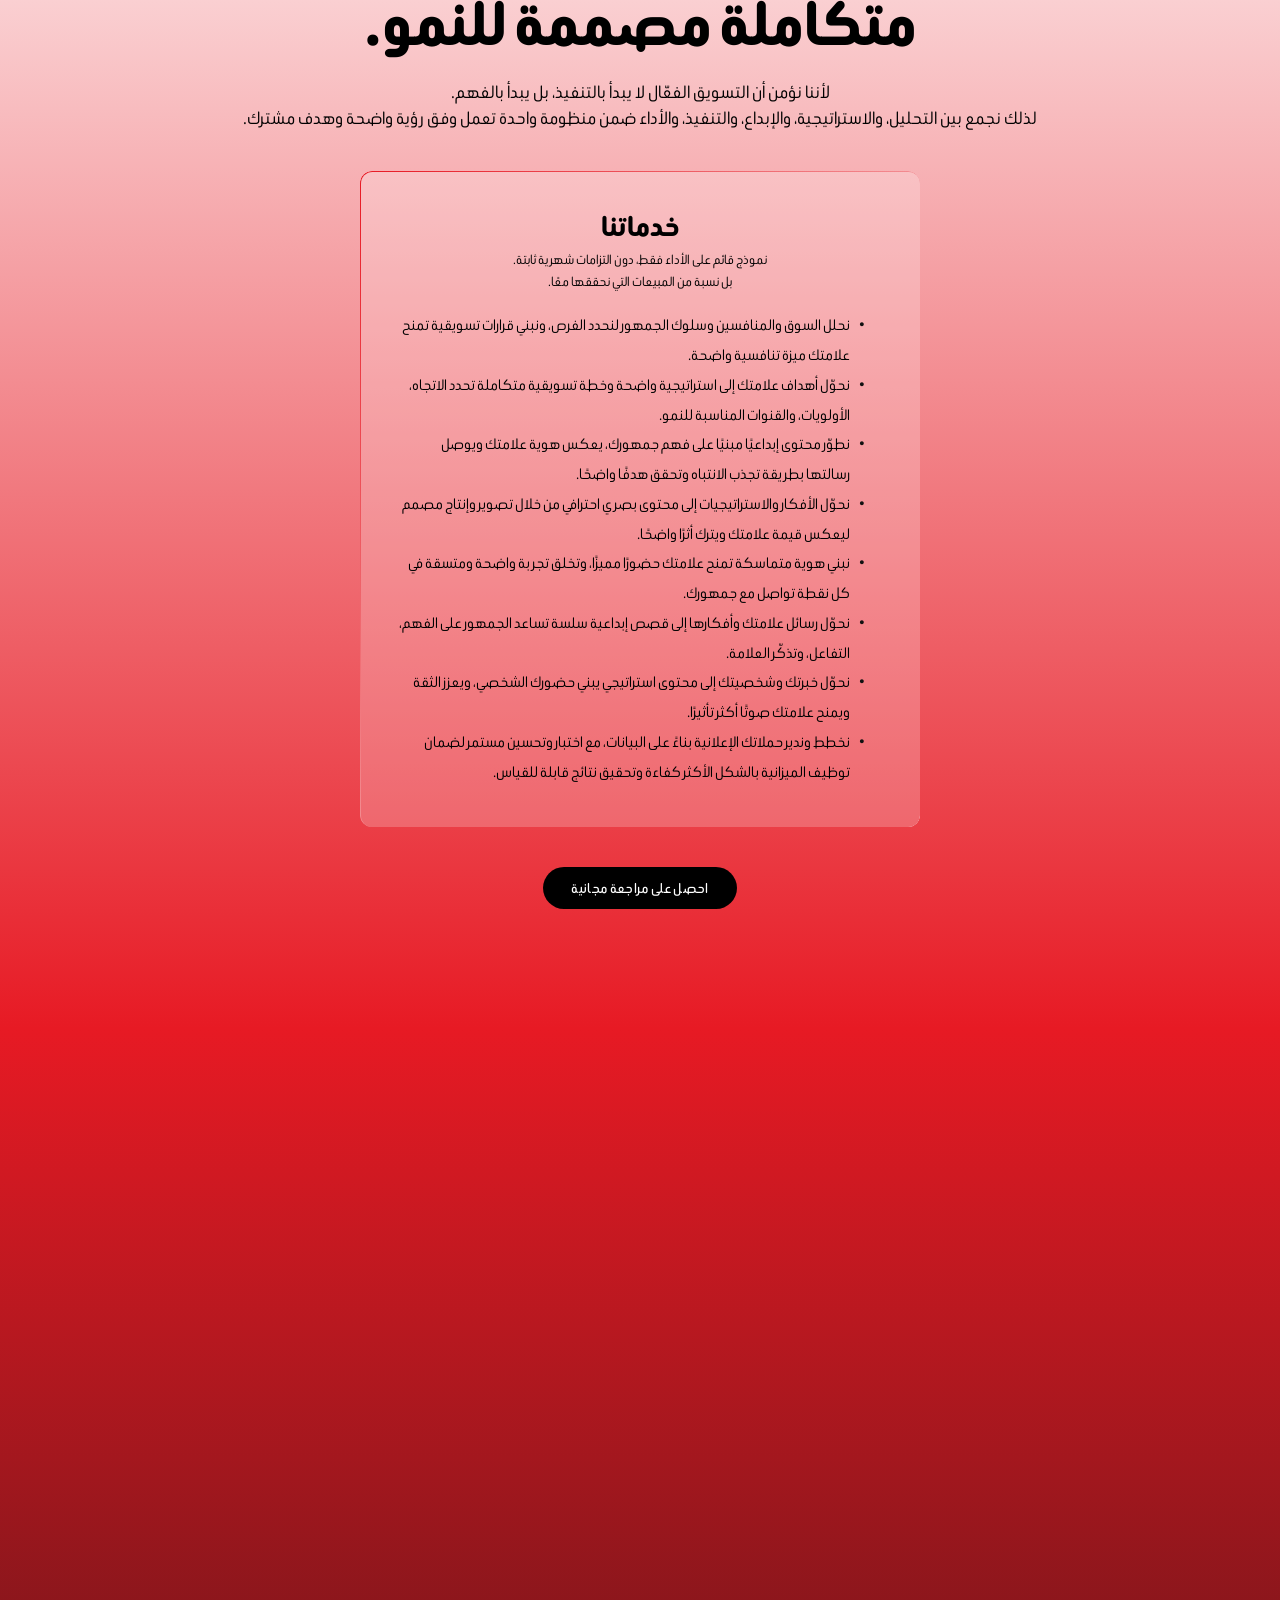
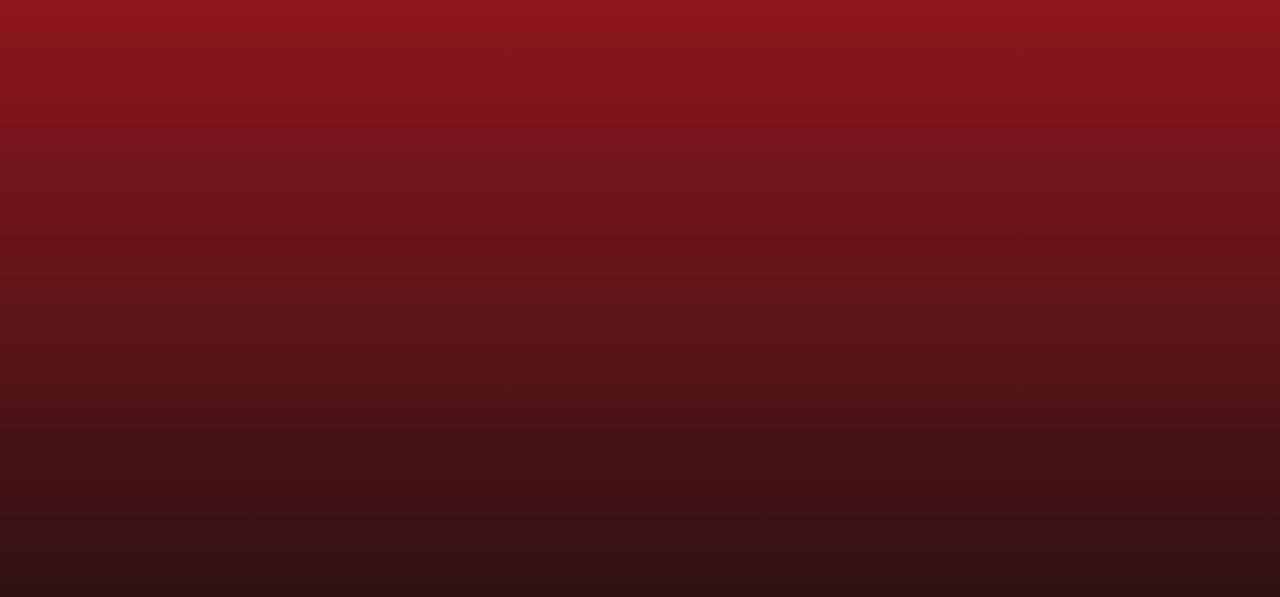
==== commit 073c1e31: "updatess" ====
--- a/index.html
+++ b/index.html
@@ -1,5 +1,5 @@
 <!DOCTYPE html>
-<html>
+<html lang="ar" dir="rtl">
 <!-- Mirrored from qeen.ai/ar by HTTrack Website Copier/3.x [XR&CO'2014], Sun, 16 Aug 2026 14:02:10 GMT -->
 <!-- Added by HTTrack -->
 <meta http-equiv="content-type" content="text/html;charset=utf-8" /><!-- /Added by HTTrack -->
@@ -7,10 +7,9 @@
 <head>
   <meta charset="utf-8">
   <meta name="viewport" content="width=device-width, initial-scale=1">
-  <title>og - The Growth Platform for E-commerce in the GCC and MENA region. We help brands scale with AI-powered
-    marketing that drives real revenue.</title>
+  <title>OG | منظومة تسويق متكاملة للعلامات التجارية في الإمارات</title>
   <meta name="description"
-    content="The Growth Platform for E-commerce in the GCC and MENA region. We help brands scale with AI-powered marketing that drives real revenue.">
+    content="بخبرة فريقنا ودعم الذكاء الاصطناعي، نبني للعلامات التجارية في الإمارات منظومة تسويق متكاملة: استراتيجية، محتوى، وإعلانات تدفع نموًا قابلًا للقياس.">
   <link rel="preconnect" href="https://fonts.googleapis.com/">
   <link rel="preconnect" href="https://fonts.gstatic.com/" crossorigin>
   <link rel="preconnect" href="https://fonts.googleapis.com/">
@@ -19,8 +18,40 @@
   <link rel="preconnect" href="https://fonts.gstatic.com" crossorigin>
   <link href="https://fonts.googleapis.com/css2?family=Poppins:wght@300;400;500;600;700;800&display=swap"
     rel="stylesheet">
-  <div id="contactModal"
-    style="display:none; position:fixed; top:0; left:0; width:100%; height:100%; background:rgba(0,0,0,0.6); z-index:9999;">
+  <style>
+    .lead-modal{display:none;position:fixed;inset:0;z-index:10000;padding:24px;overflow-y:auto;background:rgba(0,0,0,.74);backdrop-filter:blur(8px)}
+    .lead-card{position:relative;width:min(100%,590px);margin:28px auto;padding:36px;box-sizing:border-box;background:#fff;border:1px solid #e3e3e3;border-radius:24px;box-shadow:0 28px 80px rgba(0,0,0,.28)}
+    .lead-close{position:absolute;top:18px;left:18px;width:38px;height:38px;border:0;border-radius:50%;color:#111;background:#f4f4f4;font-size:24px;line-height:1;cursor:pointer;transition:.2s ease}
+    .lead-close:hover{color:#fff!important;background:#df1f2d;transform:rotate(8deg)}
+    .lead-eyebrow{margin:0 0 7px;color:#df1f2d;font-size:14px;font-weight:700}.lead-title{margin:0;color:#111;font-size:clamp(27px,4vw,36px);line-height:1.25}.lead-intro{margin:9px 0 25px;color:#555;font-size:15px;line-height:1.7}
+    .lead-form{display:grid;grid-template-columns:1fr 1fr;gap:17px}.lead-field{display:flex;flex-direction:column;gap:7px}.lead-full{grid-column:1/-1}.lead-field label,.budget-title{color:#111;font-size:14px;font-weight:700}
+    .lead-field input{width:100%;min-height:50px;padding:12px 15px;box-sizing:border-box;color:#111;background:#fff;border:1px solid #d8d8d8;border-radius:12px;outline:none;transition:.2s ease}.lead-field input::placeholder{color:#929292}.lead-field input:focus{background:#fff;border-color:#df1f2d;box-shadow:0 0 0 4px rgba(223,31,45,.1)}
+    .lead-phone{display:flex;direction:ltr;gap:8px}.lead-phone select{width:106px;min-height:50px;padding:0 9px;color:#111;background:#fff;border:1px solid #d8d8d8;border-radius:12px;outline:none;font-weight:600}.lead-phone input{flex:1;direction:ltr;text-align:left}
+    .budget-options{display:grid;grid-template-columns:repeat(3,1fr);gap:9px;margin-top:8px}.budget-option{position:relative;cursor:pointer}.budget-option input{position:absolute;opacity:0;pointer-events:none}.budget-option span{display:flex;align-items:center;justify-content:center;min-height:54px;padding:8px;color:#111;background:#fff;border:1px solid #d8d8d8;border-radius:12px;font-size:13px;font-weight:600;text-align:center;transition:.2s ease}.budget-option input:checked+span{color:#fff!important;background:#df1f2d;border-color:#df1f2d;box-shadow:inset 0 0 0 1px #df1f2d}.budget-option input:focus-visible+span{box-shadow:0 0 0 4px rgba(223,31,45,.12)}
+    .lead-submit{grid-column:1/-1;min-height:54px;margin-top:4px;border:0;border-radius:13px;color:#fff!important;background:#df1f2d;box-shadow:0 12px 28px rgba(223,31,45,.22);font-size:16px;font-weight:800;cursor:pointer;transition:.2s ease}.lead-submit:hover{color:#fff!important;background:#bd1522;transform:translateY(-2px);box-shadow:0 16px 34px rgba(223,31,45,.3)}.lead-success{grid-column:1/-1;margin:0;padding:12px 15px;color:#111;background:#fff1f2;border:1px solid #f4c5c9;border-radius:11px;font-weight:700;text-align:center}
+    @media(max-width:620px){.lead-modal{padding:12px}.lead-card{margin:12px auto;padding:30px 20px 22px;border-radius:19px}.lead-form{grid-template-columns:1fr;gap:14px}.lead-full,.lead-submit,.lead-success{grid-column:1}.budget-options{grid-template-columns:1fr}}
+  </style>
+  <div id="contactModal" class="lead-modal" role="dialog" aria-modal="true" aria-labelledby="leadFormTitle">
+    <div class="lead-card">
+      <button type="button" class="lead-close" onclick="closeModal()" aria-label="إغلاق">&times;</button>
+      <p class="lead-eyebrow">ابدأ رحلة نمو علامتك</p>
+      <h3 class="lead-title" id="leadFormTitle">خلّنا نتعرف على مشروعك</h3>
+      <p class="lead-intro">شاركنا التفاصيل الأساسية، وسيتواصل معك فريقنا لمناقشة الفرصة المناسبة لنمو متجرك.</p>
+      <form id="contactForm" action="https://formspree.io/f/xjgjjenp" method="POST" class="lead-form">
+        <div class="lead-field"><label for="fullName">الاسم</label><input id="fullName" type="text" name="full_name" placeholder="اكتب اسمك الكامل" autocomplete="name" required></div>
+        <div class="lead-field"><label for="companyName">اسم الشركة</label><input id="companyName" type="text" name="company_name" placeholder="اسم شركتك أو متجرك" autocomplete="organization" required></div>
+        <div class="lead-field"><label for="phone">رقم الموبايل</label><div class="lead-phone"><select name="country_code" aria-label="كود الدولة"><option value="+971" selected>🇦🇪 +971</option><option value="+966">🇸🇦 +966</option><option value="+965">🇰🇼 +965</option><option value="+973">🇧🇭 +973</option><option value="+974">🇶🇦 +974</option><option value="+968">🇴🇲 +968</option></select><input id="phone" type="tel" name="phone" placeholder="50 123 4567" autocomplete="tel-national" inputmode="tel" required></div></div>
+        <div class="lead-field"><label for="email">الإيميل</label><input id="email" type="email" name="email" placeholder="name@company.com" autocomplete="email" dir="ltr" required></div>
+        <div class="lead-field lead-full"><span class="budget-title">ميزانية الإعلانات الشهرية</span><div class="budget-options"><label class="budget-option"><input type="radio" name="ad_budget" value="أقل من 5,000 درهم" required><span>أقل من 5,000 درهم</span></label><label class="budget-option"><input type="radio" name="ad_budget" value="5,000 – 10,000 درهم"><span>5,000 – 10,000 درهم</span></label><label class="budget-option"><input type="radio" name="ad_budget" value="أكثر من 10,000 درهم"><span>أكثر من 10,000 درهم</span></label></div></div>
+        <div class="lead-field lead-full"><label for="storeUrl">رابط المتجر <span style="color:#111;font-weight:500">(اختياري)</span></label><input id="storeUrl" type="url" name="store_url" placeholder="https://yourstore.com" autocomplete="url" dir="ltr"></div>
+        <p id="successMessage" class="lead-success" style="display:none">تم إرسال بياناتك بنجاح، سنتواصل معك قريبًا ✓</p>
+        <input type="hidden" name="full_phone" id="fullPhone">
+        <button type="submit" class="lead-submit">إرسال البيانات</button>
+      </form>
+    </div>
+  </div>
+  <div id="legacyContactModal"
+    style="display:none !important;">
 
     <div
       style="background:#fff; width:90%; max-width:500px; margin:80px auto; padding:25px; border-radius:10px; position:relative;">
@@ -31,7 +62,7 @@
       <h3 style="margin-bottom:15px;">Contact Us</h3>
 
       <!-- FORM HERE -->
-      <form id="contactForm" action="https://formspree.io/f/xjgjjenp" method="POST"
+      <form id="legacyContactForm" action="https://formspree.io/f/xjgjjenp" method="POST"
         style="display:flex; flex-direction:column; gap:10px;">
 
         <!-- Full Name -->
@@ -67,11 +98,11 @@
         <input type="email" name="email" placeholder="Email Address" required
           style="padding:12px; border:1px solid #ccc; border-radius:6px;">
 
-        <p id="successMessage" style="display:none; color:green; font-weight:bold;">
+        <p id="legacySuccessMessage" style="display:none; color:green; font-weight:bold;">
           Message sent successfully ✅
         </p>
         <!-- Hidden full phone (optional but useful) -->
-        <input type="hidden" name="full_phone" id="fullPhone">
+        <input type="hidden" name="full_phone" id="legacyFullPhone">
         <button type="submit"
           style="padding:12px; background:black; color:white; border:none; border-radius:6px; cursor:pointer;">
           Send Message
@@ -97,6 +128,10 @@
 
     form.addEventListener("submit", async function (e) {
       e.preventDefault();
+
+      const countryCode = form.querySelector('[name="country_code"]').value;
+      const phoneNumber = form.querySelector('[name="phone"]').value.trim();
+      document.getElementById("fullPhone").value = countryCode + phoneNumber;
 
       const data = new FormData(form);
 
@@ -4953,26 +4988,96 @@
   <meta name="apple-mobile-web-app-capable" content="yes">
   <meta name="apple-mobile-web-app-status-bar-style" content="default">
   <meta name="format-detection" content="telephone=no">
+  <style>
+    html,
+    body,
+    #__nuxt,
+    .layout {
+      direction: rtl;
+    }
+
+    body {
+      text-align: right;
+    }
+
+    .nav__links,
+    .nav__mobile-links {
+      direction: rtl;
+    }
+
+    .audit-comparison-caption {
+      position: absolute;
+      inset-inline: 1rem;
+      bottom: 1rem;
+      z-index: 8;
+      margin: 0;
+      padding: .65rem .9rem;
+      border-radius: .75rem;
+      background: rgba(255, 255, 255, .92);
+      color: #111;
+      font-size: clamp(.75rem, 1.2vw, .95rem);
+      line-height: 1.6;
+      text-align: right;
+      box-shadow: 0 8px 28px rgba(0, 0, 0, .12);
+    }
+
+    .footer__social {
+      display: flex;
+      align-items: center;
+      justify-content: center;
+      gap: .8rem;
+    }
+
+    .footer__tiktok {
+      display: inline-grid;
+      width: 32px;
+      height: 32px;
+      place-items: center;
+      border-radius: 50%;
+      background: #fff;
+      color: #000;
+      font: 700 24px/1 sans-serif;
+      text-decoration: none;
+    }
+
+    .footer__corporate {
+      margin: .75rem 0 0;
+    }
+
+    .footer__corporate a {
+      color: inherit;
+      text-underline-offset: .25em;
+    }
+
+    .sr-only {
+      position: absolute;
+      width: 1px;
+      height: 1px;
+      padding: 0;
+      margin: -1px;
+      overflow: hidden;
+      clip: rect(0, 0, 0, 0);
+      white-space: nowrap;
+      border: 0;
+    }
+  </style>
   <script id="unhead:payload"
-    type="application/json">{"title":"qeen - For eCommerce in the GCC and without retainers."}</script>
+    type="application/json">{"title":"OG | منظومة تسويق متكاملة للعلامات التجارية في الإمارات"}</script>
 </head>
 
 <body>
   <div id="__nuxt">
     <div class="layout" dir="rtl" data-v-0353b646>
-      <header class="layout__header" data-v-0353b646>
-        <nav class="layout__nav" data-v-0353b646>
-          <div class="nav__left" data-v-0353b646><a aria-current="page" href="https://ogoperation.com/"
-              class="router-link-active router-link-exact-active nav__brand" title="الرئيسية" data-v-0353b646><img
-                src="images/1-04.png" width="100px !important" height="100px" alt="Logo" data-v-0353b646></a></div>
-          <div class="nav__right" data-v-0353b646>
-            <div class="nav__links nav__links--desktop" data-v-0353b646><a aria-current="page"
-                href="https://ogoperation.com/"
+      <header class="layout__header" data-v-0353b646 dir="rtl">
+        <nav class="layout__nav" data-v-0353b646 dir="rtl">
+
+          <div class="nav__left" data-v-0353b646 dir="rtl">
+            <div class="nav__links nav__links--desktop" data-v-0353b646 dir="rtl"><a aria-current="page" href="#hero"
                 class="router-link-active router-link-exact-active nav__links--desktop-extra active"
-                data-v-0353b646>الرئيسية</a><a href="https://ogoperation.com/about.html"
-                class="nav__links--desktop-extra" data-v-0353b646>من
-                نحن</a><a href="https://ogoperation.com/service.html" target="_blank" rel="noopener noreferrer"
-                class="nav__links--desktop-extra" data-v-0353b646>خدماتنا</a>
+                data-v-0353b646>الرئيسية</a><a href="#how-it-works" class="nav__links--desktop-extra"
+                data-v-0353b646>النظام</a><a href="#client-results" class="nav__links--desktop-extra"
+                data-v-0353b646>النتائج</a><a href="#plans" class="nav__links--desktop-extra"
+                data-v-0353b646>خدماتنا</a>
               <!-- <a href="https://app.qeen.ai/en"
                 target="_blank" rel="noopener noreferrer" class="nav__links--desktop-extra" data-v-0353b646>تسجيل
                 الدخول</a> -->
@@ -4983,14 +5088,17 @@
                 data-v-0353b646><span data-v-0353b646></span><span data-v-0353b646></span><span
                 data-v-0353b646></span></button>
           </div>
+          <div class="nav__right" data-v-0353b646 dir="rtl"><a aria-current="page" href="#hero"
+              class="router-link-active router-link-exact-active nav__brand" title="الرئيسية" data-v-0353b646><img
+                src="images/1-04.png" width="100px !important" height="100px" alt="Logo" data-v-0353b646></a></div>
         </nav>
         <div class="nav__mobile" data-v-0353b646>
           <div class="nav__mobile-content" data-v-0353b646>
-            <div class="nav__mobile-links" data-v-0353b646><a aria-current="page" href="https://ogoperation.com/"
+            <div class="nav__mobile-links" data-v-0353b646 dir="rtl"><a aria-current="page" href="#hero"
                 class="router-link-active router-link-exact-active active" data-v-0353b646>الرئيسية</a><a
-                href="https://ogoperation.com/about.html" class="" data-v-0353b646>من نحن</a><a
-                href="https://ogoperation.com/service.html" target="_blank" rel="noopener noreferrer"
-                class="nav__links--desktop-extra" data-v-0353b646>خدماتنا</a>
+                href="#how-it-works" class="" data-v-0353b646>النظام</a><a href="#client-results" class=""
+                data-v-0353b646>النتائج</a><a href="#plans" class="nav__links--desktop-extra"
+                data-v-0353b646>خدماتنا</a>
               <!-- <a href="https://app.qeen.ai/en" target="_blank"
                 rel="noopener noreferrer" data-v-0353b646>تسجيل الدخول</a> -->
             </div>
@@ -5003,21 +5111,19 @@
             <div class="hero-container" data-v-ce15d7ca>
               <section class="hero-section-1" data-v-ce15d7ca>
                 <h1 class="hero__title" data-v-ce15d7ca>التسويق .. أخيراً صار له نظام!<!----></h1>
-                <p class="hero__subtitle" data-v-ce15d7ca>بخبرة فريقنا، ودعم الذكاء الاصطناعي</p>
-                <p class="hero__description" data-v-ce15d7ca> منظومة تسويق متكاملة للعلامات التجارية في الإمارات.
-                </p>
+                <p class="hero__subtitle" data-v-ce15d7ca>بخبرة فريقنا ودعم الذكاء الاصطناعي، نبني لعلامتك منظومة تسويق
+                  متكاملة في الإمارات.</p>
                 <div class="hero__media" data-v-ce15d7ca><span class="hero__typed" data-v-ce15d7ca></span></div>
               </section>
               <section class="hero-section-2" data-v-ce15d7ca>
                 <p class="hero__description-bottom" data-v-ce15d7ca>
-                  لا تدفع اشتراكات ثابتة
-                  <br>
-                  استثمارك يرتبط بالنتائج اللي نحققها معك
+                  لا تدفع اشتراكات ثابتة — استثمارك مرتبط بالنتائج التي نحققها معك.
 
                 </p>
                 <div class="hero__cta-group" data-v-ce15d7ca><button id="cta-primary-hero"
-                    class="hero__cta-primary cta hero__cta" q-gtm="cta hero__cta cta-primary-hero" data-v-ce15d7ca>احجز
-                    على مراجعة مجانية</button><a href="#how-it-works" id="cta-secondary-hero"
+                    class="hero__cta-primary cta hero__cta" q-gtm="cta hero__cta cta-primary-hero" data-v-ce15d7ca
+                    onclick="openModal()">احجز
+                    مراجعتك المجانية</button><a href="#how-it-works" id="cta-secondary-hero"
                     class="hero__cta-secondary cta hero__cta" q-gtm="cta hero__cta cta-secondary-hero" data-v-ce15d7ca
                     style="color: #000 !important;">اكتشف تفاصيل النظام</a></div>
                 <div class="hero__animation-wrapper" data-v-ce15d7ca>
@@ -5048,7 +5154,7 @@
             <div class="trusted-brands__container container" dir="rtl" data-v-b4024979>
               <div class="trusted-brands__title" data-v-b4024979><span class="trusted-brands__subtitle" data-v-b4024979>
                   نحوّل طموح العلامات التجارية إلى حضور مؤثر ونتائج قابلة للقياس.
-                  هنحط هنا لوجوهات البراندات اللي اشتغلنا معاهم ويفضل يكونوا متنوعين<br data-v-b4024979></span></div>
+                  <br data-v-b4024979></span></div>
               <div class="trusted-brands__scroll-wrapper" data-v-b4024979>
                 <div class="trusted-brands__rail" style="--duration:18s;" data-v-b4024979>
                   <div class="trusted-brands__group" data-v-b4024979><!--[-->
@@ -5129,10 +5235,10 @@
                 المشكلة</h2>
               <p class="problem-shift__subtitle" data-v-ca9bb102><span data-v-ca9bb102>ليست في التسويق </span><span
                   data-v-ca9bb102>بل في غياب الرؤية.</span></p>
-              <p class="problem-shift__body" data-v-ca9bb102>فوضى المحتوى، تعدد الأدوات، أفكار بدون اتجاه، إعلانات
-                تعمل بمعزل عن الـ Creative والاستراتيجية ما ترتبط بباقي رحلة العميل.
+              <p class="problem-shift__body" data-v-ca9bb102>فوضى المحتوى، تعدد الأدوات، أفكار بدون اتجاه، وإعلانات
+                تعمل بمعزل عن الإبداع، واستراتيجية لا ترتبط ببقية رحلة العميل.
                 <br data-v-ca9bb102>والنتيجة؟
-                ميزانية تُصرف، ومجهود يُبذل، لكن النمو ما يكون بالمستوى المتوقع.
+                ميزانية تُصرف، ومجهود يُبذل، لكن النمو لا يصل إلى المستوى المتوقع.
                 نحن نربط كل جزء ليعمل ضمن منظومة واحدة.
             </div>
             <div class="stage-wrapper" data-v-ca9bb102 data-v-100b91bc>
@@ -5142,6 +5248,8 @@
                 <div class="chart chart-conv chart--embedded-shell" data-v-100b91bc><img
                     src="images/shift-section/c-rate-ar.webp" alt="Conversion Rate" draggable="false" data-v-100b91bc>
                 </div>
+                <p class="audit-comparison-caption" dir="rtl">قبل: جهود متفرقة وأرقام حملة بلا سياق واضح. بعد: نتائج
+                  منظومة OG خلال ٩٠ يومًا.</p>
                 <div class="chart chart-growth chart--embedded-shell" data-v-100b91bc><img
                     src="images/shift-section/g-rate-ar.webp" alt="Growth Rate" draggable="false" data-v-100b91bc
                     style="padding-left: -20px !important;">
@@ -5154,10 +5262,10 @@
                 </div>
                 <div class="compare" style="--pos:35%;" data-v-100b91bc><img class="compare-img img-before"
                     src="images/shift-section/قبل.webp" alt="Before — product" draggable="false" data-v-100b91bc>
-                  <div class="after-wrap" data-v-100b91bc><img class="compare-img img-after"
-                      src="images/shift-section/بعد.webp" alt="After — model wearing product" draggable="false"
-                      data-v-100b91bc></div><span class="lbl lbl-before" style="opacity:1;"
-                    data-v-100b91bc>قبل</span><span class="lbl lbl-after" style="opacity:1;" data-v-100b91bc>بعد</span>
+                  <div class="after-wrap" data-v-100b91bc><img class="compare-img img-after" src="images/shift-section/"
+                      alt="After — model wearing product" draggable="false" data-v-100b91bc></div><span
+                    class="lbl lbl-before" style="opacity:1;" data-v-100b91bc>قبل</span><span class="lbl lbl-after"
+                    style="opacity:1;" data-v-100b91bc>بعد</span>
                   <div class="divider" aria-hidden="true" data-v-100b91bc></div>
                   <div class="handle" role="slider" aria-label="Drag to compare before and after" aria-valuenow="35"
                     aria-valuemin="0" aria-valuemax="100" tabindex="0" data-v-100b91bc></div>
@@ -5219,7 +5327,7 @@
             </div>
             <div class="system__card" data-v-67409985><img src="images/system/system-section1.svg"
                 alt="استراتيجية نمو تضاعف نجاحك باستمرار" class="system__card-icon" data-v-67409985>
-              <p class="system__card-text" data-v-67409985>نقرأ السوق الإماراتي ونحلل المنافسين لتحديد الفرص</p>
+              <p class="system__card-text" data-v-67409985>نقرأ السوق الإماراتي ونحلل المنافسين لتحديد الفرص.</p>
             </div><!--]-->
           </div>
           <div class="system__group" aria-hidden="true" data-v-67409985><!--[-->
@@ -5243,7 +5351,7 @@
         </div>
       </div><button id="cta-system" class="system__cta cta" q-gtm="cta system__cta cta-system" data-v-67409985
         onclick="openModal()">احصل
-        على استشارة مجانية</button>
+        على مراجعة مجانية</button>
     </section>
     <section id="why-qeen-stack" class="why-qeen" aria-labelledby="why-qeen-title" top="80px" data-v-b27626f1
       data-v-bde5893a>
@@ -5251,8 +5359,8 @@
         <div class="why-qeen__header" data-v-bde5893a>
           <h2 id="why-qeen-title" class="why-qeen__title" data-v-bde5893a>لماذا <span class="why-qeen__title-brand"
               data-v-bde5893a>OG؟</span></h2>
-          <p class="why-qeen__subtitle" data-v-bde5893a>الثقة هي البداية، والنتائج هي الدليل
-            نحن شركاء نجاح، ولسنا مجرد مقدمي خدمة.</p>
+          <p class="why-qeen__subtitle" data-v-bde5893a>الثقة هي البداية، والنتائج هي الدليل. نحن شركاء نجاح، ولسنا مجرد
+            مقدمي خدمة.</p>
         </div>
         <div class="why-qeen__grid why-qeen__grid--with-chips" data-v-bde5893a><!--[-->
           <div class="why-qeen__card-wrapper" data-v-bde5893a>
@@ -5362,8 +5470,8 @@
     <section id="client-results" class="client-results" data-v-b27626f1 data-v-2e0ce7eb
       style="background-color: white;">
       <div class="client-results__header" data-v-2e0ce7eb>
-        <h2 class="client-results__title" data-v-2e0ce7eb>علامات تجارية حقيقية . نتائج حقيقية</h2>
-        <p class="client-results__subtitle" data-v-2e0ce7eb>هكذا تبدو النتائج.. حينما يتحول الديجيتال ماركتنج من
+        <h2 class="client-results__title" data-v-2e0ce7eb>علامات تجارية حقيقية.. نتائج حقيقية</h2>
+        <p class="client-results__subtitle" data-v-2e0ce7eb>هكذا تبدو النتائج.. حين يتحول التسويق الرقمي من
           العشوائية إلى النظام المتكامل.</p>
       </div>
       <div class="client-results__video-wrapper">
@@ -5422,7 +5530,7 @@
                 <h3 class="result-card__brand" data-v-b3611011>MAZ</h3>
                 <p class="result-card__quote" data-v-b3611011>ساعدونا على تنمية متجرنا الإلكتروني من خلال استراتيجية
                   متكاملة جمعت
-                  بين المحتوى والإعلانات، وركزت على تحقيق نتائج فعلية وتحويل الزيارات إلى عملاء ومبيعات.»
+                  بين المحتوى والإعلانات، وركزت على تحقيق نتائج فعلية وتحويل الزيارات إلى عملاء ومبيعات.
                 </p>
                 <div class="result-card__author" data-v-b3611011>
                   <p class="result-card__name" data-v-b3611011>علاء خليل</p>
@@ -5430,7 +5538,7 @@
                 </div>
                 <div class="result-card__metrics" data-v-b3611011>
                   <div class="result-card__metric" data-v-b3611011><span class="result-card__metric-value"
-                      data-v-b3611011>٥ X</span><span class="result-card__metric-label" data-v-b3611011>العائد على
+                      data-v-b3611011>٥× مبيعات</span><span class="result-card__metric-label" data-v-b3611011>العائد على
                       الإنفاق الإعلاني</span></div>
                   <div class="result-card__metric" data-v-b3611011><span class="result-card__metric-value"
                       data-v-b3611011>+٤٨٪</span><span class="result-card__metric-label" data-v-b3611011>الإيرادات
@@ -5443,7 +5551,7 @@
               <div class="result-card__overlay" data-v-b3611011></div>
               <div class="result-card__content" data-v-b3611011>
                 <h3 class="result-card__brand" data-v-b3611011>Dropgear</h3>
-                <p class="result-card__quote" data-v-b3611011>توظّيف تقنيات الذكاء الاصطناعي بطريقة ذكية في تطوير
+                <p class="result-card__quote" data-v-b3611011>توظيف تقنيات الذكاء الاصطناعي بطريقة ذكية في تطوير
                   الأفكار وتنفيذ المحتوى، مع الحفاظ على هوية البراند وطابعه الإبداعي
 
                 </p>
@@ -5467,7 +5575,7 @@
               <div class="result-card__content" data-v-b3611011>
                 <h3 class="result-card__brand" data-v-b3611011>Cloud Home</h3>
                 <p class="result-card__quote" data-v-b3611011>من أول خطوة، فريق OG درس السوق والمنافسين بعمق،
-                  وساعدنا نحدد مكانة البراند والفرص الحقيقية للنمو والتميز
+                  وساعدنا على تحديد مكانة البراند والفرص الحقيقية للنمو والتميّز.
                 <div class="result-card__author" data-v-b3611011>
                   <p class="result-card__name" data-v-b3611011>غييرمو خيمينيز</p>
                   <p class="result-card__role" data-v-b3611011>الرئيس التنفيذي</p>
@@ -5516,15 +5624,14 @@
         </h2>
         <div class="plans__subtitle" data-v-fba517ea><!--[-->
           <p class="plans__subtitle-line" data-v-fba517ea>لأننا نؤمن أن التسويق الفعّال لا يبدأ بالتنفيذ، بل يبدأ
-            بالفهم</p>
+            بالفهم.</p>
           <p class="plans__subtitle-line" data-v-fba517ea>لذلك نجمع بين التحليل، والاستراتيجية، والإبداع، والتنفيذ،
-            والأداء ضمن منظومة واحدة.</p>
-          <p class="plans__subtitle-line" data-v-fba517ea>تعمل وفق رؤية واضحة وهدف مشترك.</p><!--]-->
+            والأداء ضمن منظومة واحدة تعمل وفق رؤية واضحة وهدف مشترك.</p><!--]-->
         </div>
         <div class="plans__card" data-v-fba517ea>
           <h3 class="plans__card-title" data-v-fba517ea>خدماتنا</h3>
-          <!-- <p class="plans__card-line" data-v-fba517ea>نموذج قائم على الأداء فقط. بدون التزامات شهرية ثابتة،</p>
-              <p class="plans__card-line" data-v-fba517ea>بل نسبة من المبيعات التي نحققها معاً.</p> -->
+          <p class="plans__card-line" data-v-fba517ea>نموذج قائم على الأداء فقط، دون التزامات شهرية ثابتة.</p>
+          <p class="plans__card-line" data-v-fba517ea>بل نسبة من المبيعات التي نحققها معًا.</p>
           <ul class="plans__features" data-v-fba517ea><!--[-->
             <li data-v-fba517ea>نحلل السوق والمنافسين وسلوك الجمهور لنحدد الفرص، ونبني قرارات تسويقية تمنح علامتك
               ميزة تنافسية واضحة.</li>
@@ -5561,14 +5668,18 @@
     </main>
     <footer class="layout__footer" data-v-0353b646>
       <div class="footer__content" data-v-0353b646>
-        <div class="footer__logo" data-v-0353b646><img src="images/LOGO ICON SIZE W.webp" alt="Qeen Logo"
-            data-v-0353b646>
+        <div class="footer__logo" data-v-0353b646><img src="images/LOGO ICON SIZE W.webp" alt="OG Logo" data-v-0353b646>
         </div>
         <div class="footer__social" data-v-0353b646>
           <a href="https://www.instagram.com/ogoperation.ae?igsi=Ym96aTNpeG0wempl" target="_blank"
             rel="noopener noreferrer" aria-label="Instagram" data-v-0353b646><img src="Instagram-icon.svg"
               alt="Instagram" width="32" height="32" data-v-0353b646></a>
+          <a class="footer__tiktok" href="https://www.tiktok.com/@ogoperation" target="_blank" rel="noopener noreferrer"
+            aria-label="TikTok" data-v-0353b646><span aria-hidden="true">♪</span><span class="sr-only">TikTok</span></a>
         </div>
+        <p class="footer__corporate"><a href="https://ogoperation.com/" target="_blank" rel="noopener noreferrer" style="
+    color: white !important;
+">الموقع المؤسسي لـ OG</a></p>
         <p class="footer__copyright" data-v-0353b646>© 2026 OG. جميع الحقوق محفوظة</p>
       </div>
     </footer><!---->
@@ -5580,4 +5691,4 @@
 </body>
 <!-- Mirrored from qeen.ai/ar by HTTrack Website Copier/3.x [XR&CO'2014], Sun, 16 Aug 2026 14:02:44 GMT -->
 
-</html>+</html>
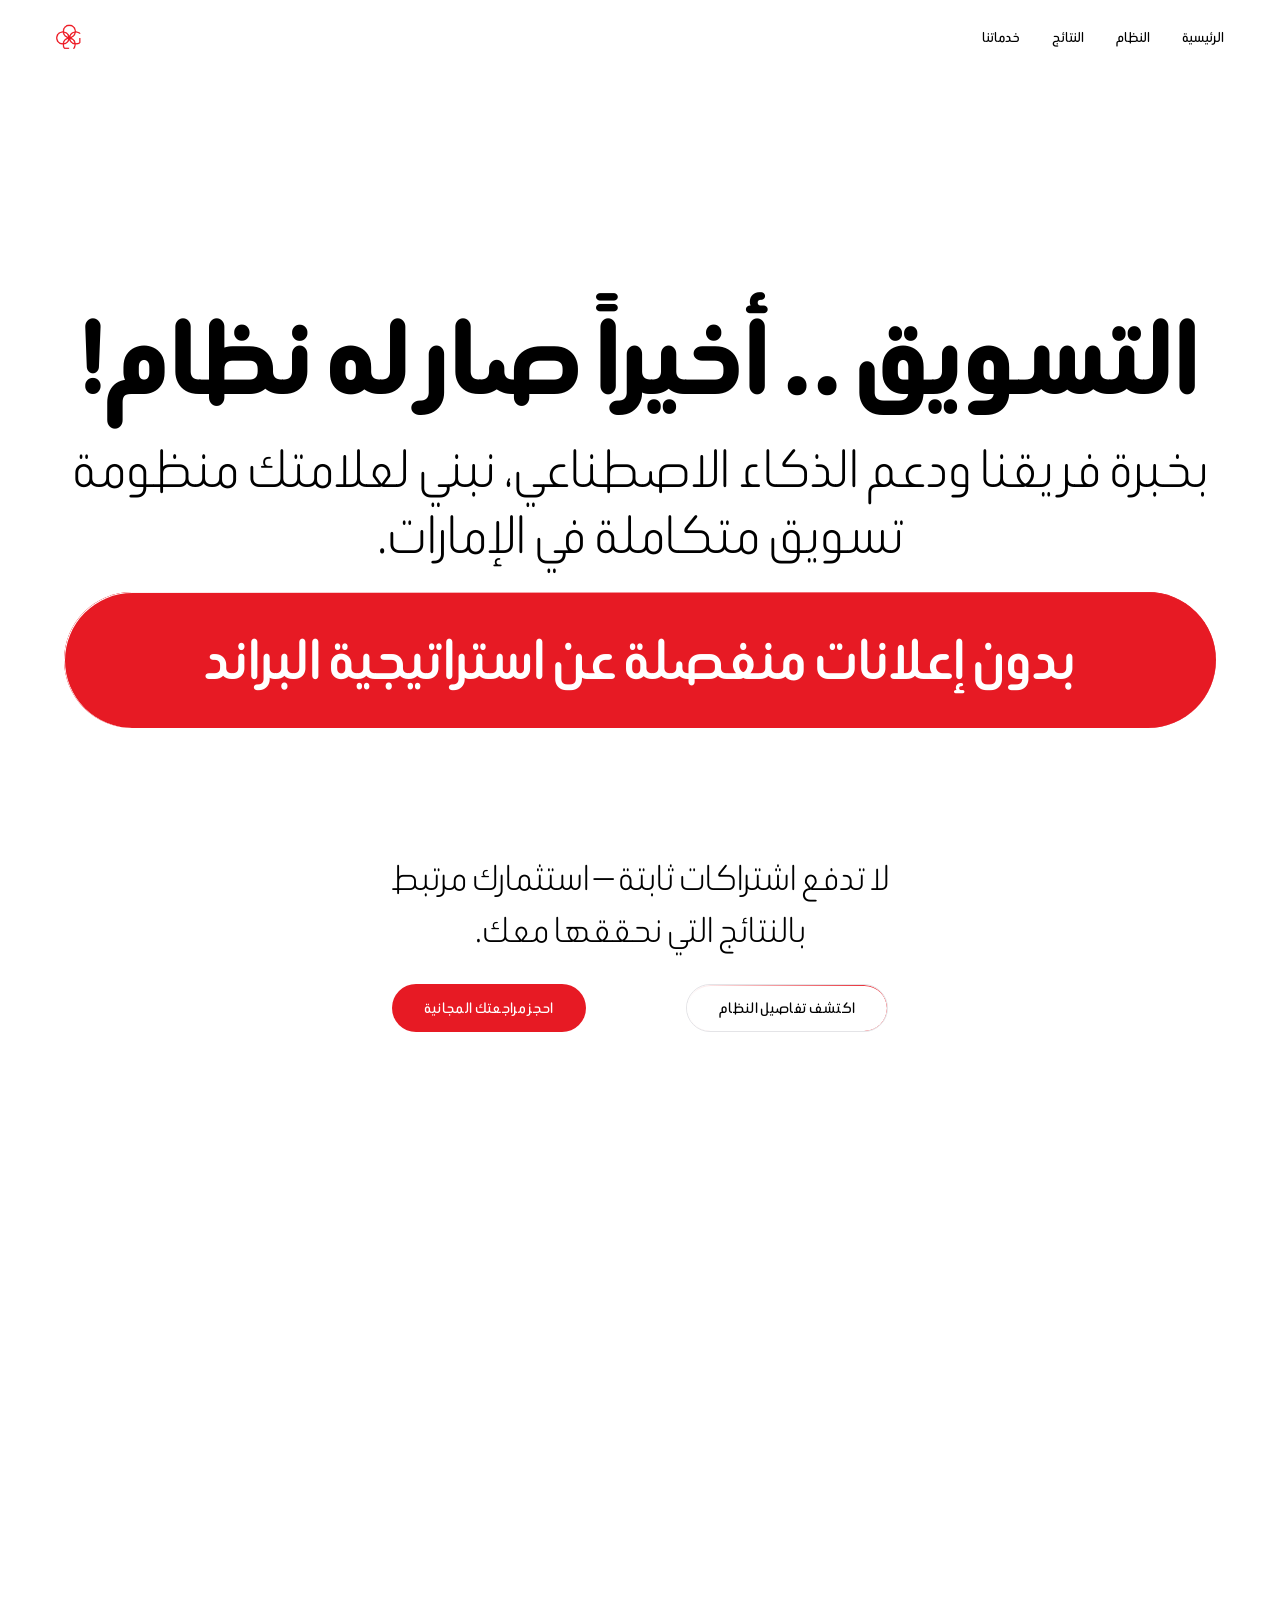
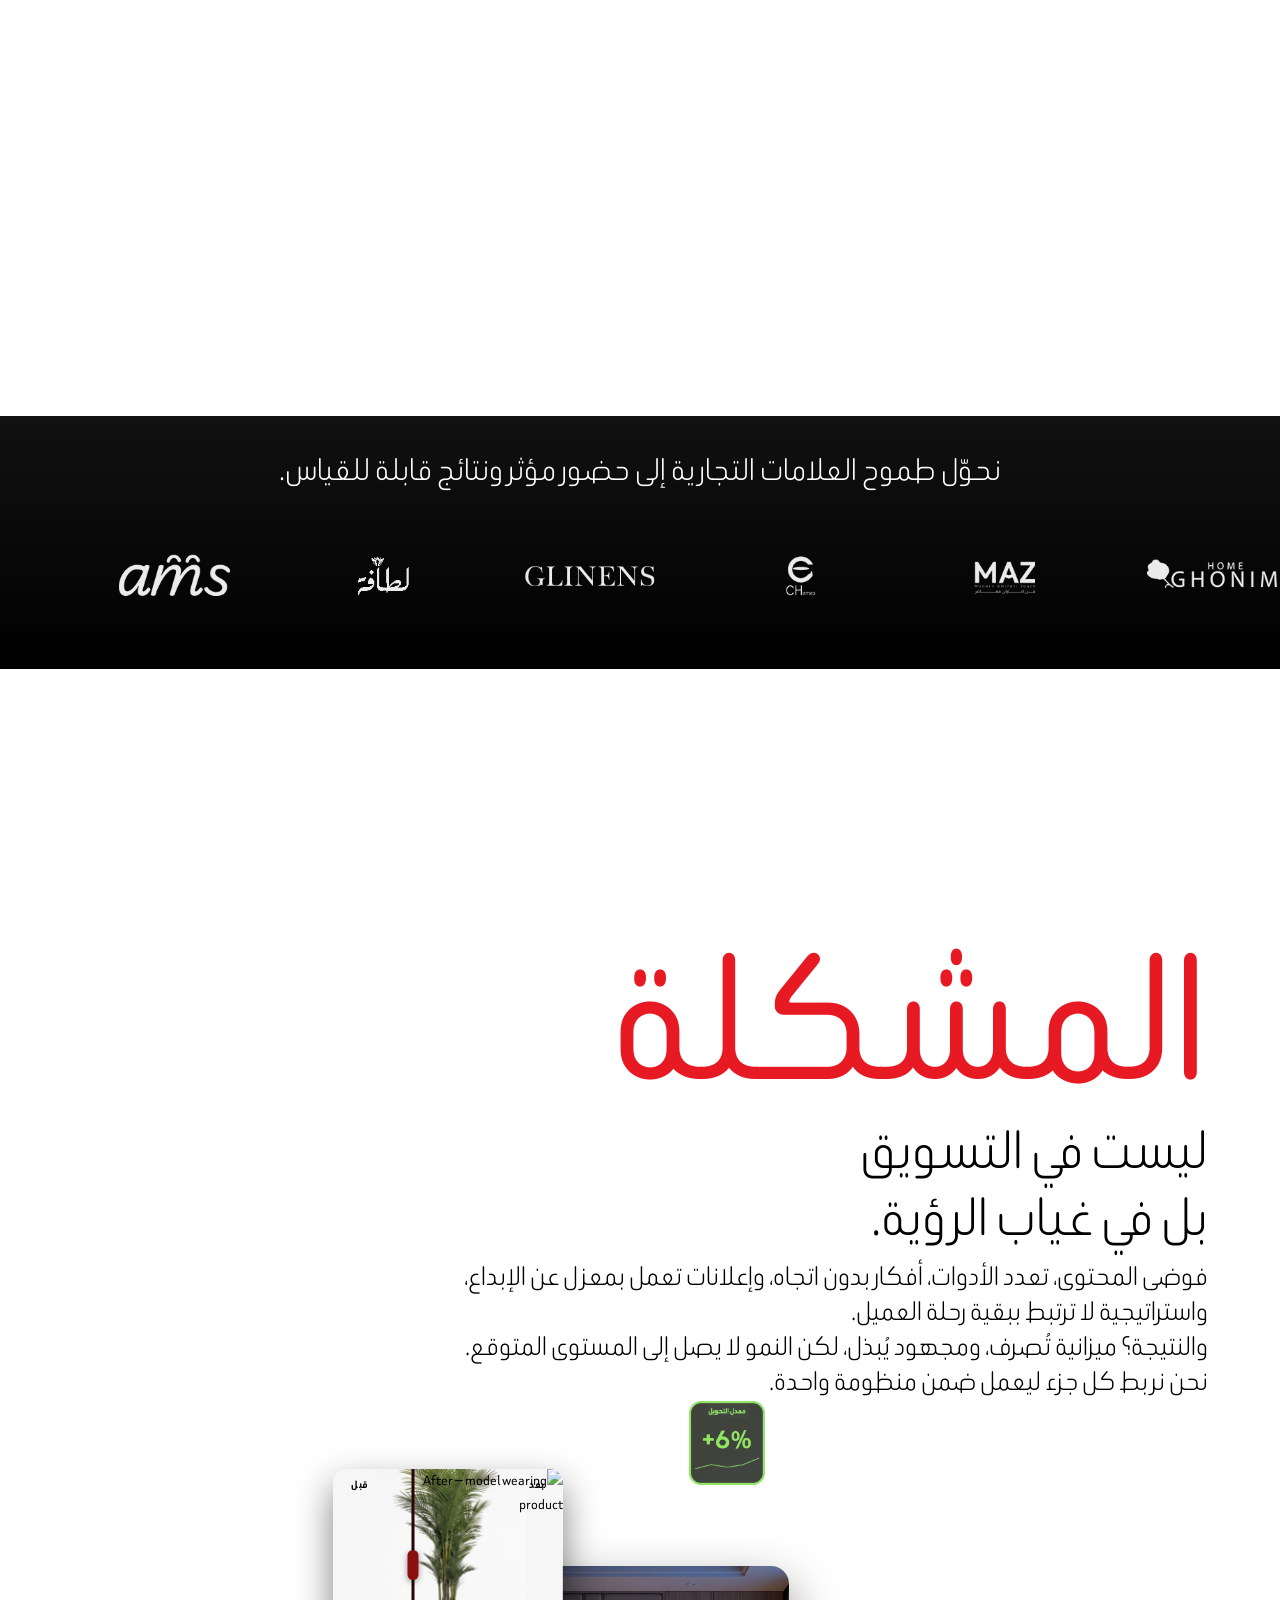
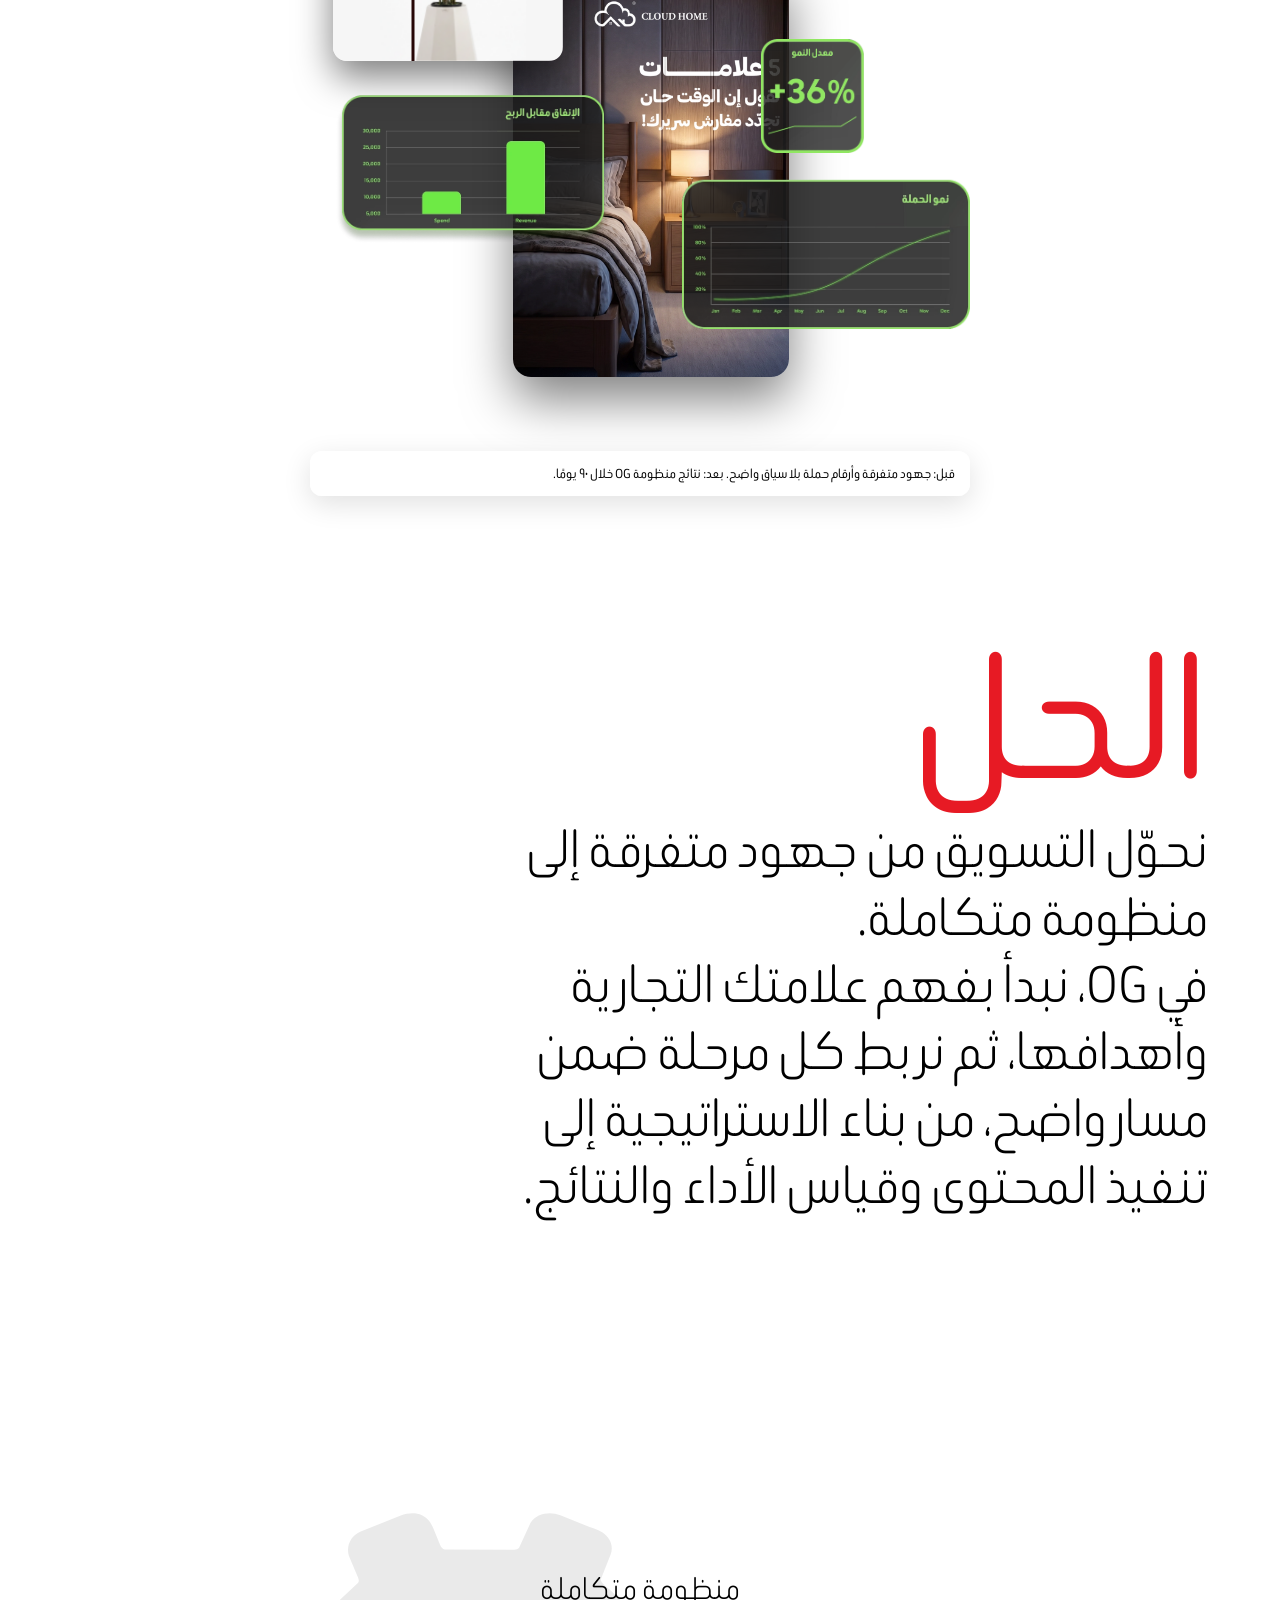
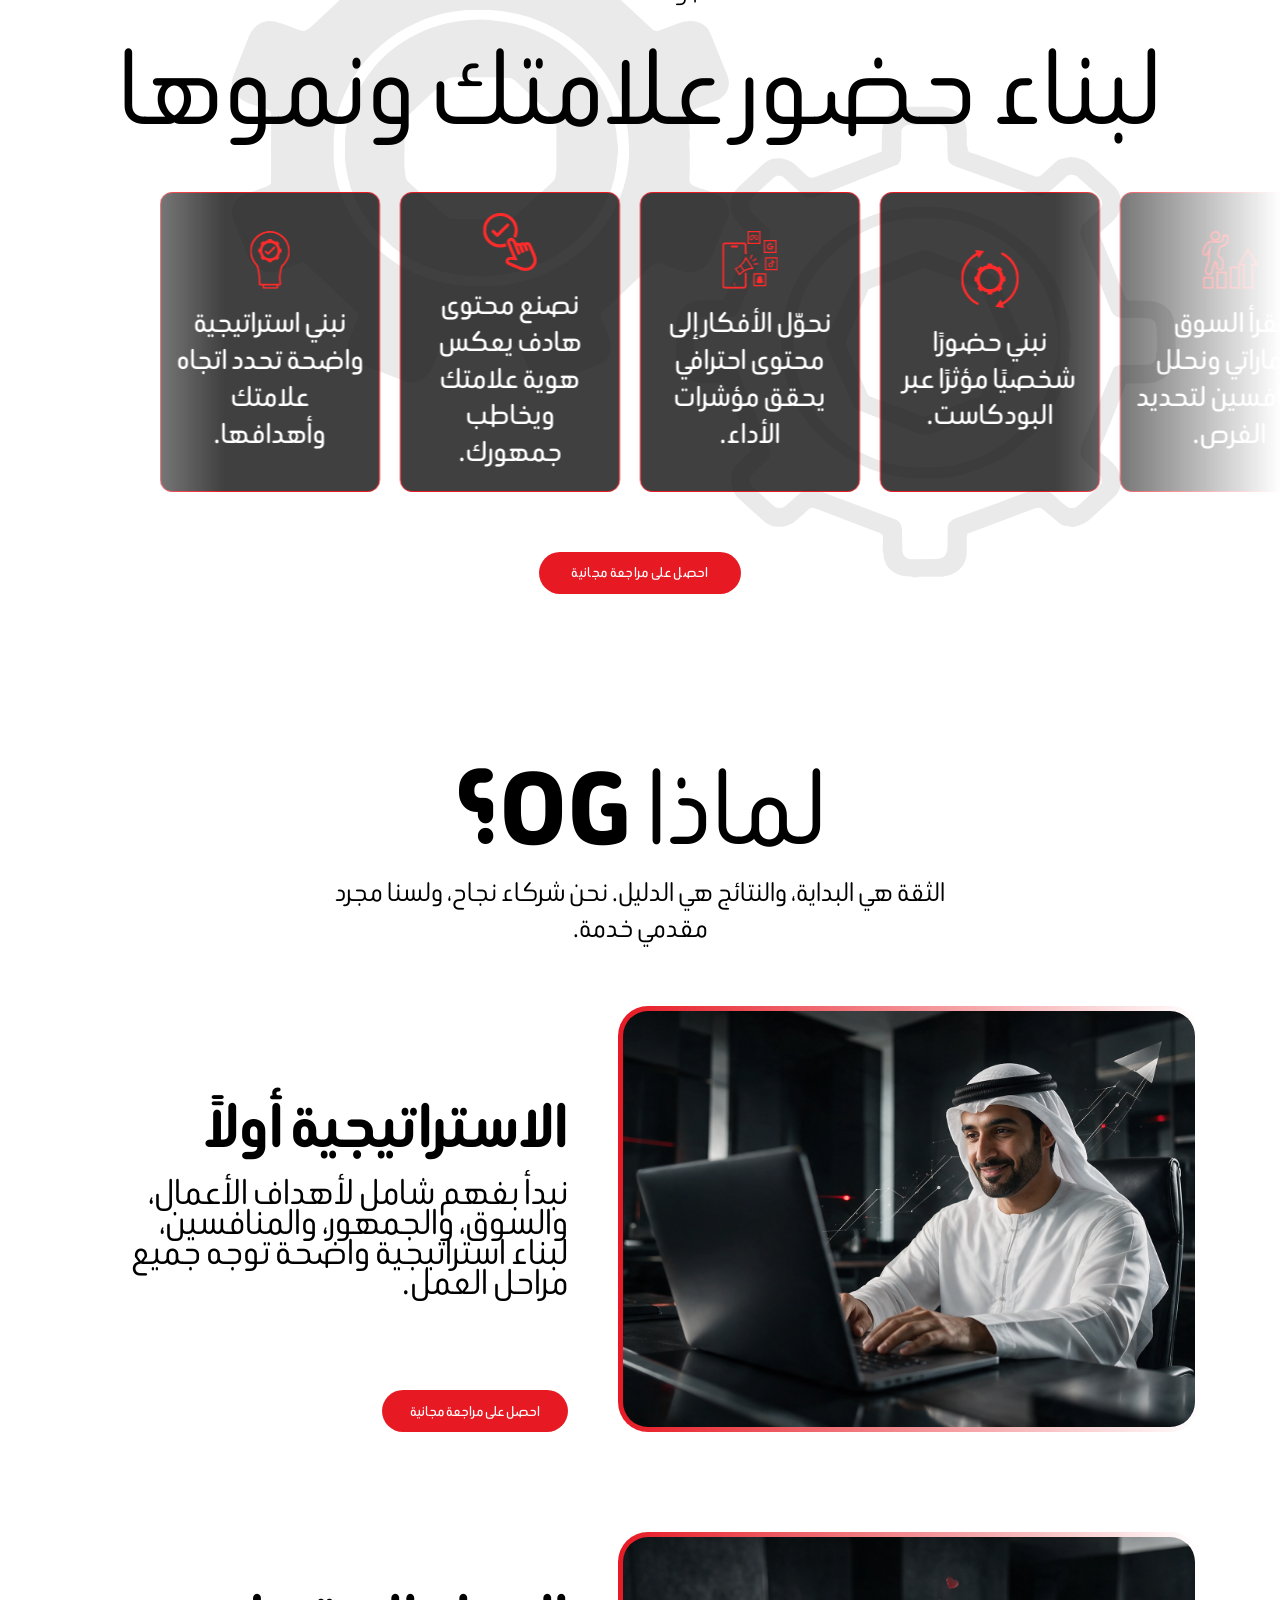
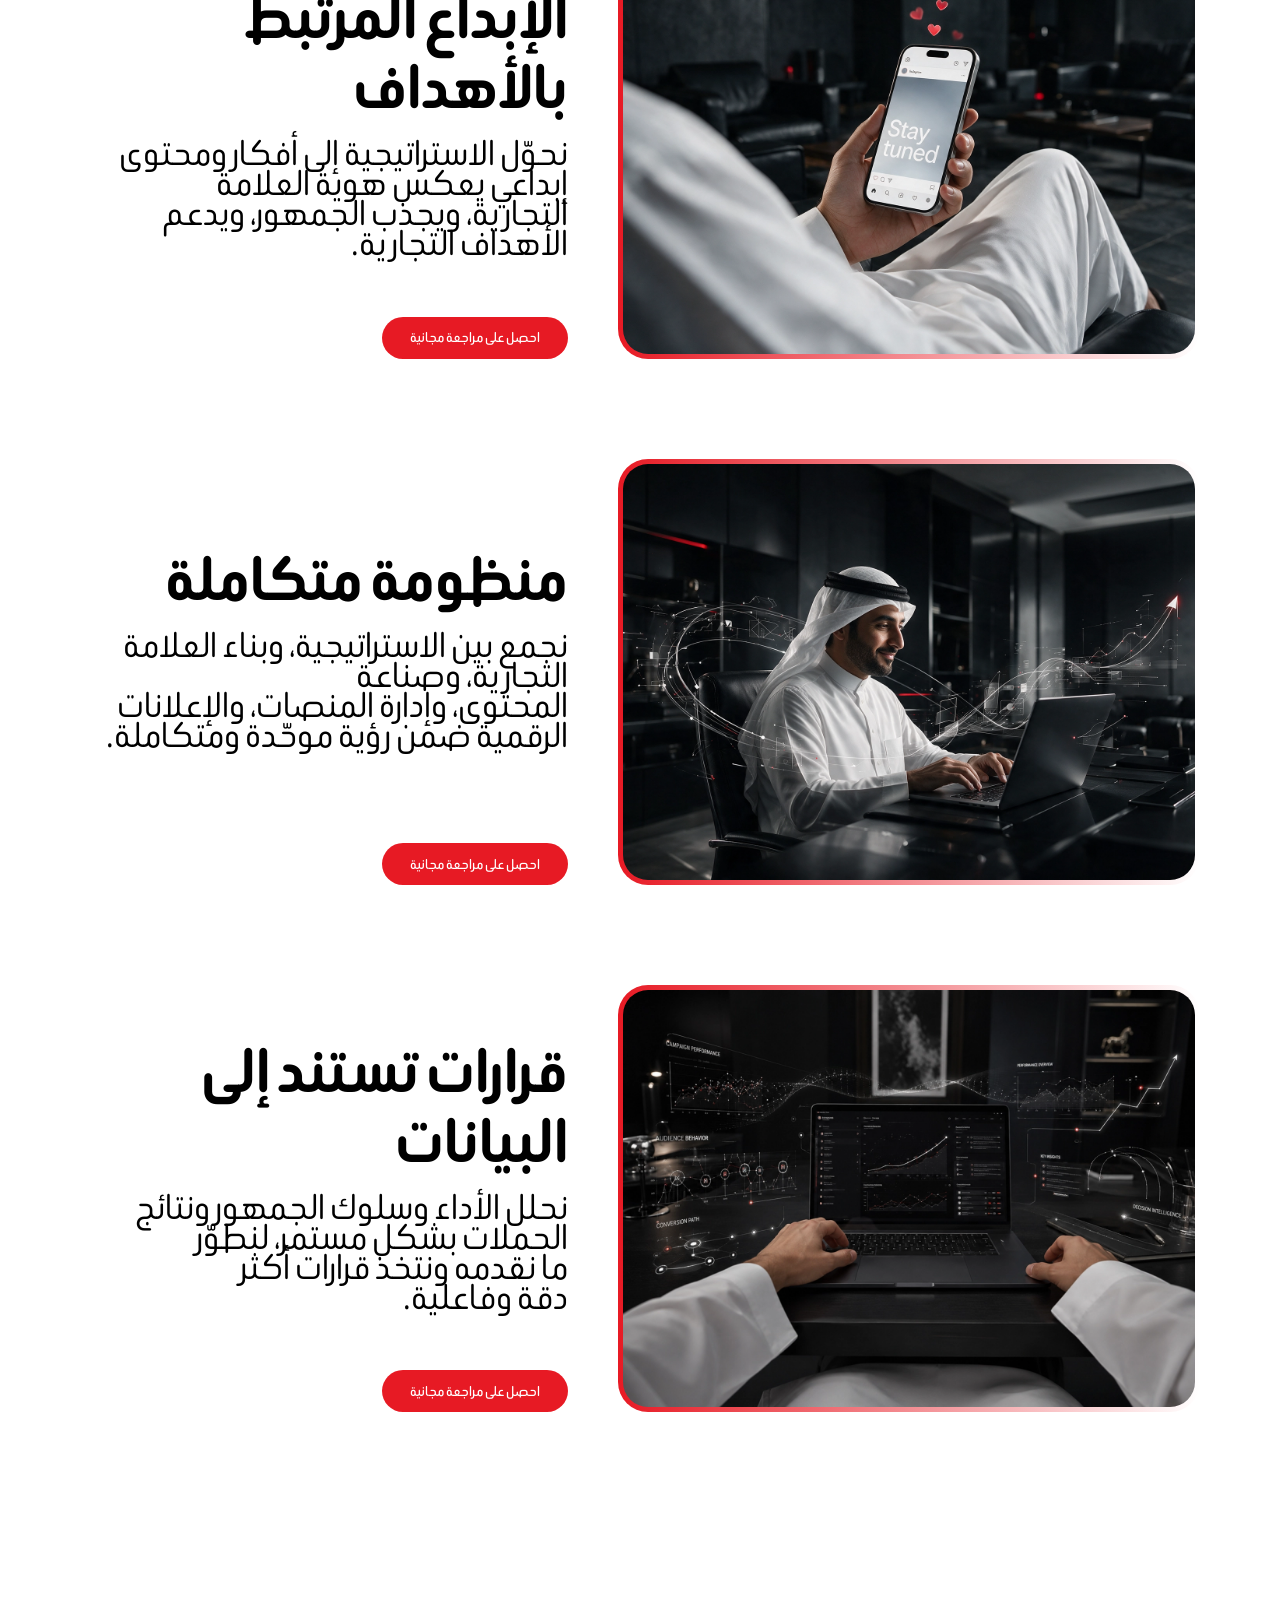
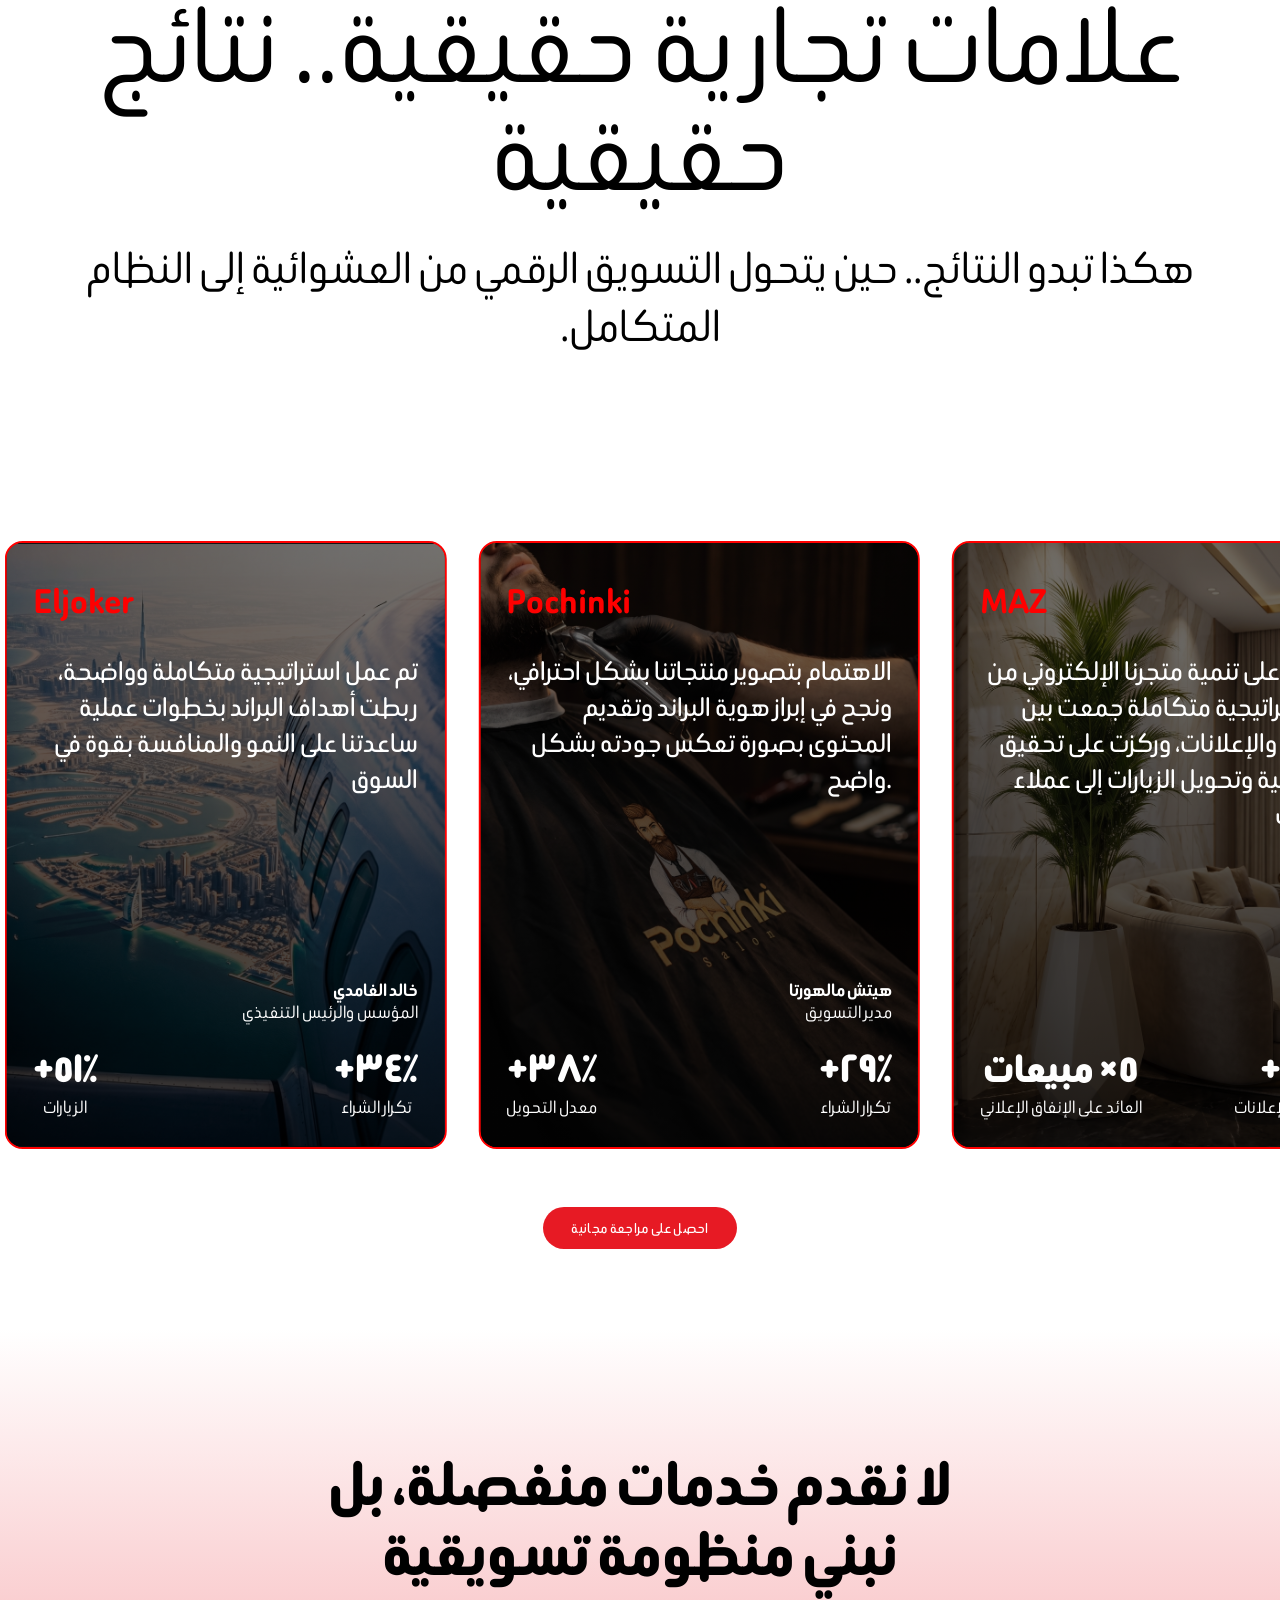
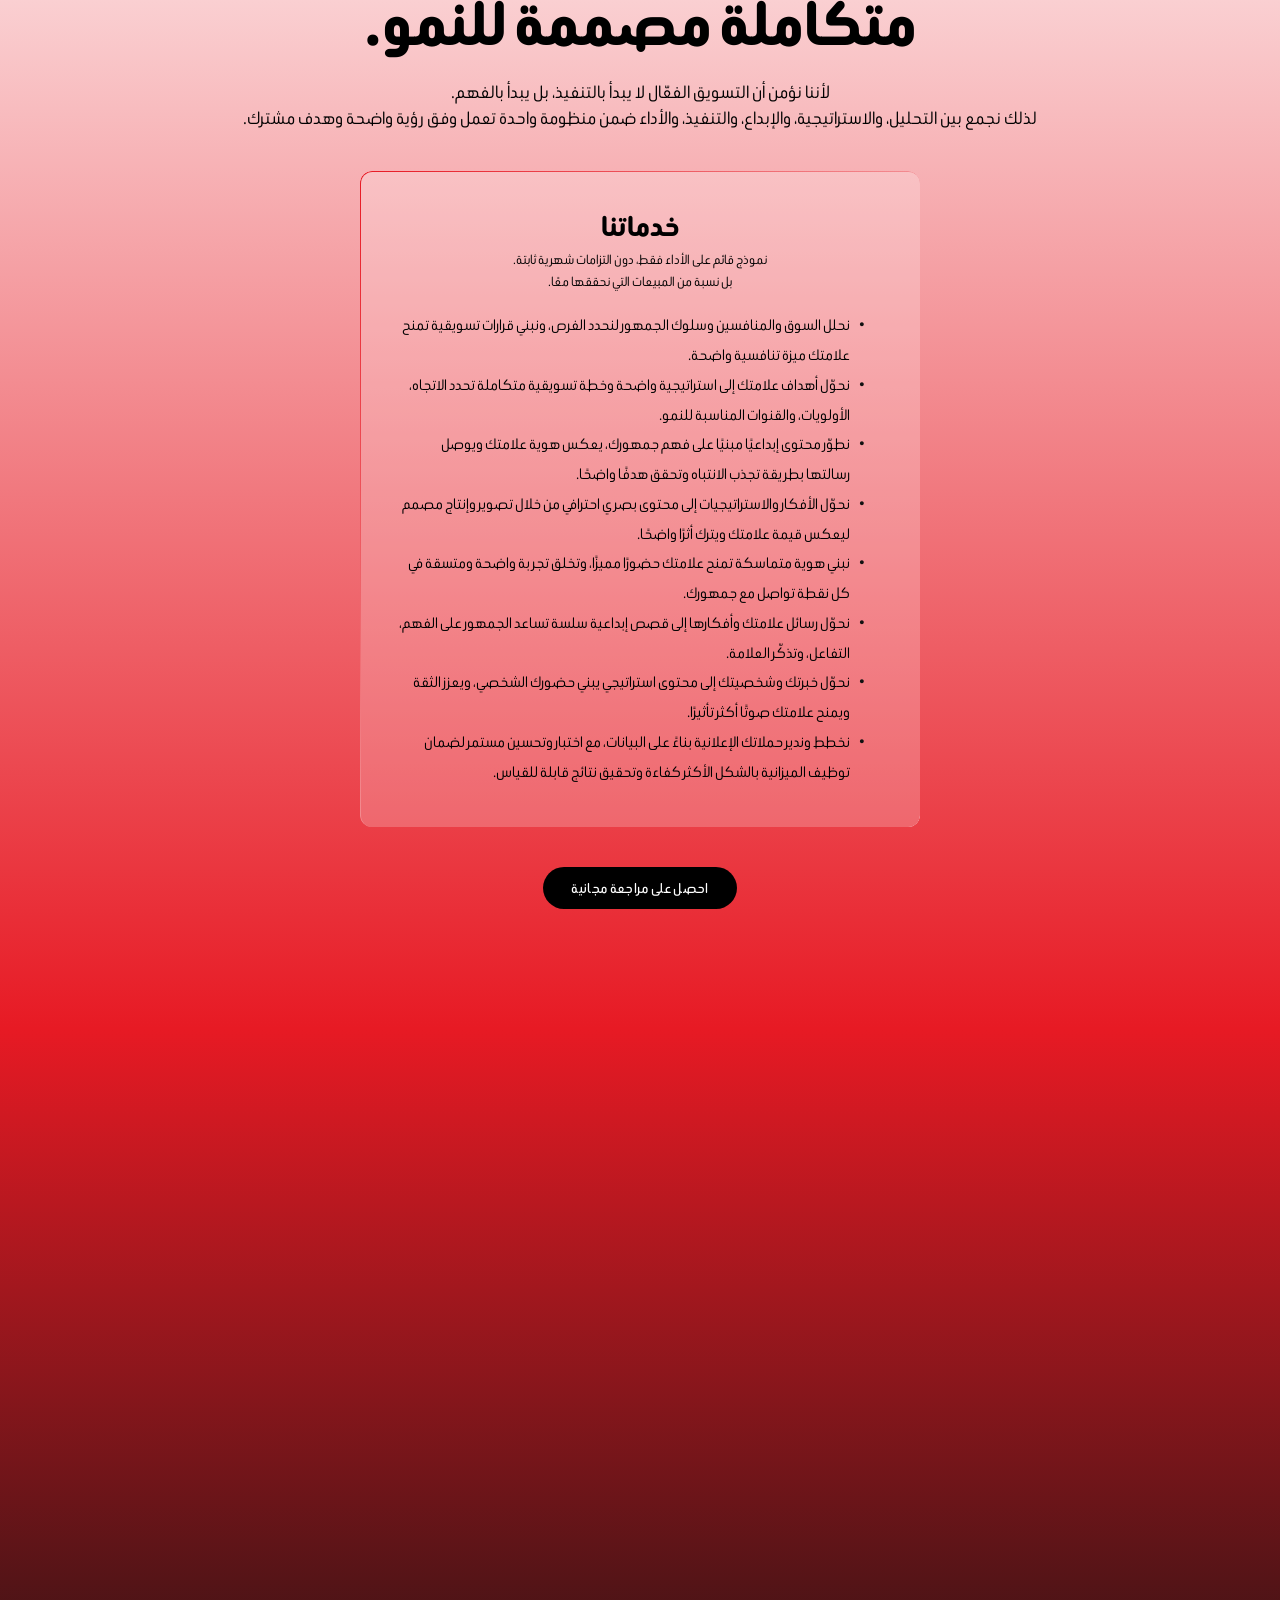
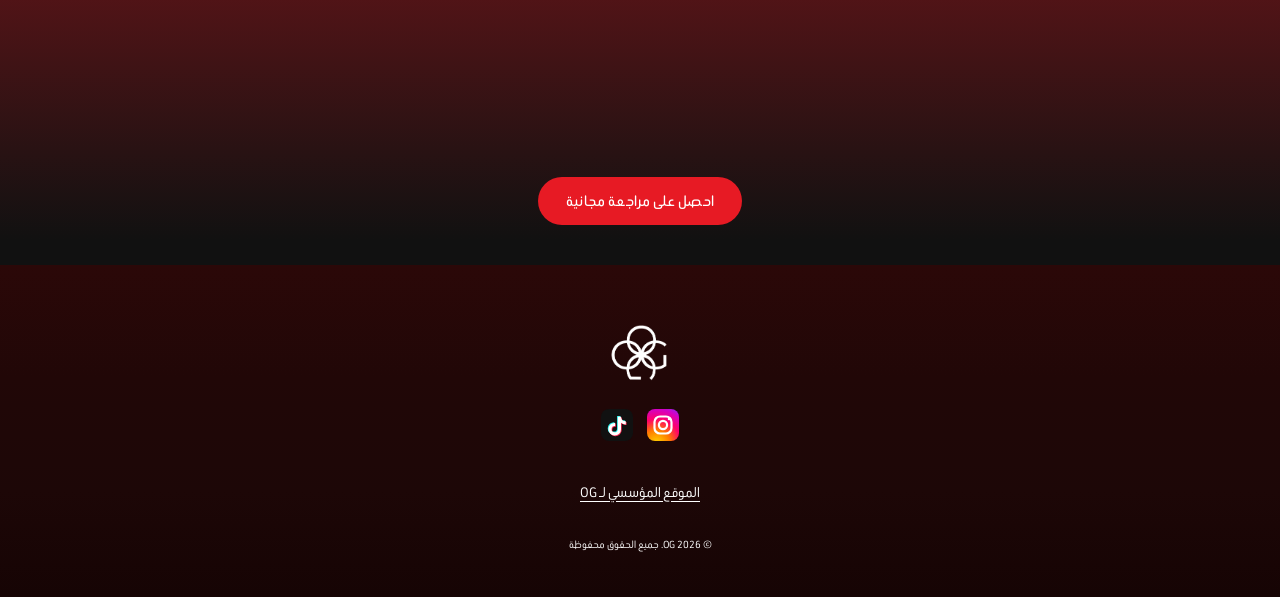
==== commit 2d22d91f: "icons" ====
--- a/index.html
+++ b/index.html
@@ -5028,16 +5028,27 @@
       gap: .8rem;
     }
 
+    .footer__instagram,
     .footer__tiktok {
       display: inline-grid;
       width: 32px;
       height: 32px;
       place-items: center;
-      border-radius: 50%;
-      background: #fff;
-      color: #000;
-      font: 700 24px/1 sans-serif;
+      transition: transform .2s ease, opacity .2s ease;
       text-decoration: none;
+    }
+
+    .footer__instagram:hover,
+    .footer__tiktok:hover {
+      transform: translateY(-2px);
+      opacity: .85;
+    }
+
+    .footer__instagram svg,
+    .footer__tiktok svg {
+      display: block;
+      width: 32px;
+      height: 32px;
     }
 
     .footer__corporate {
@@ -5671,11 +5682,35 @@
         <div class="footer__logo" data-v-0353b646><img src="images/LOGO ICON SIZE W.webp" alt="OG Logo" data-v-0353b646>
         </div>
         <div class="footer__social" data-v-0353b646>
-          <a href="https://www.instagram.com/ogoperation.ae?igsi=Ym96aTNpeG0wempl" target="_blank"
-            rel="noopener noreferrer" aria-label="Instagram" data-v-0353b646><img src="Instagram-icon.svg"
-              alt="Instagram" width="32" height="32" data-v-0353b646></a>
+          <a class="footer__instagram" href="https://www.instagram.com/ogoperation.ae?igsi=Ym96aTNpeG0wempl"
+            target="_blank" rel="noopener noreferrer" aria-label="Instagram" data-v-0353b646>
+            <svg viewBox="0 0 32 32" role="img" aria-hidden="true">
+              <defs>
+                <radialGradient id="instagram-gradient" cx="30%" cy="107%" r="130%">
+                  <stop offset="0" stop-color="#FFD600"/>
+                  <stop offset=".32" stop-color="#FF7A00"/>
+                  <stop offset=".58" stop-color="#FF0169"/>
+                  <stop offset=".82" stop-color="#D300C5"/>
+                  <stop offset="1" stop-color="#7638FA"/>
+                </radialGradient>
+              </defs>
+              <rect width="32" height="32" rx="8" fill="url(#instagram-gradient)"/>
+              <rect x="7.5" y="7.5" width="17" height="17" rx="5.5" fill="none" stroke="#fff" stroke-width="2.2"/>
+              <circle cx="16" cy="16" r="4.1" fill="none" stroke="#fff" stroke-width="2.2"/>
+              <circle cx="22.1" cy="9.9" r="1.35" fill="#fff"/>
+            </svg>
+            <span class="sr-only">Instagram</span>
+          </a>
           <a class="footer__tiktok" href="https://www.tiktok.com/@ogoperation" target="_blank" rel="noopener noreferrer"
-            aria-label="TikTok" data-v-0353b646><span aria-hidden="true">♪</span><span class="sr-only">TikTok</span></a>
+            aria-label="TikTok" data-v-0353b646>
+            <svg viewBox="0 0 32 32" role="img" aria-hidden="true">
+              <rect width="32" height="32" rx="8" fill="#111111"/>
+              <path fill="#25F4EE" d="M19.3 7h-3.2v12.5a3.1 3.1 0 1 1-2.7-3.1v-3.2a6.3 6.3 0 1 0 5.9 6.3v-6.4a8.2 8.2 0 0 0 4.8 1.6v-3.2A4.8 4.8 0 0 1 19.3 7Z"/>
+              <path fill="#FE2C55" d="M20.7 8.4h-3.2v12.5a3.1 3.1 0 1 1-2.7-3.1v-3.2a6.3 6.3 0 1 0 5.9 6.3v-6.4a8.2 8.2 0 0 0 4.8 1.6v-3.2a4.8 4.8 0 0 1-4.8-4.5Z"/>
+              <path fill="#FFFFFF" d="M20 7.7h-3.2v12.5a3.1 3.1 0 1 1-2.7-3.1v-3.2a6.3 6.3 0 1 0 5.9 6.3v-6.4a8.2 8.2 0 0 0 4.8 1.6v-3.2A4.8 4.8 0 0 1 20 7.7Z"/>
+            </svg>
+            <span class="sr-only">TikTok</span>
+          </a>
         </div>
         <p class="footer__corporate"><a href="https://ogoperation.com/" target="_blank" rel="noopener noreferrer" style="
     color: white !important;
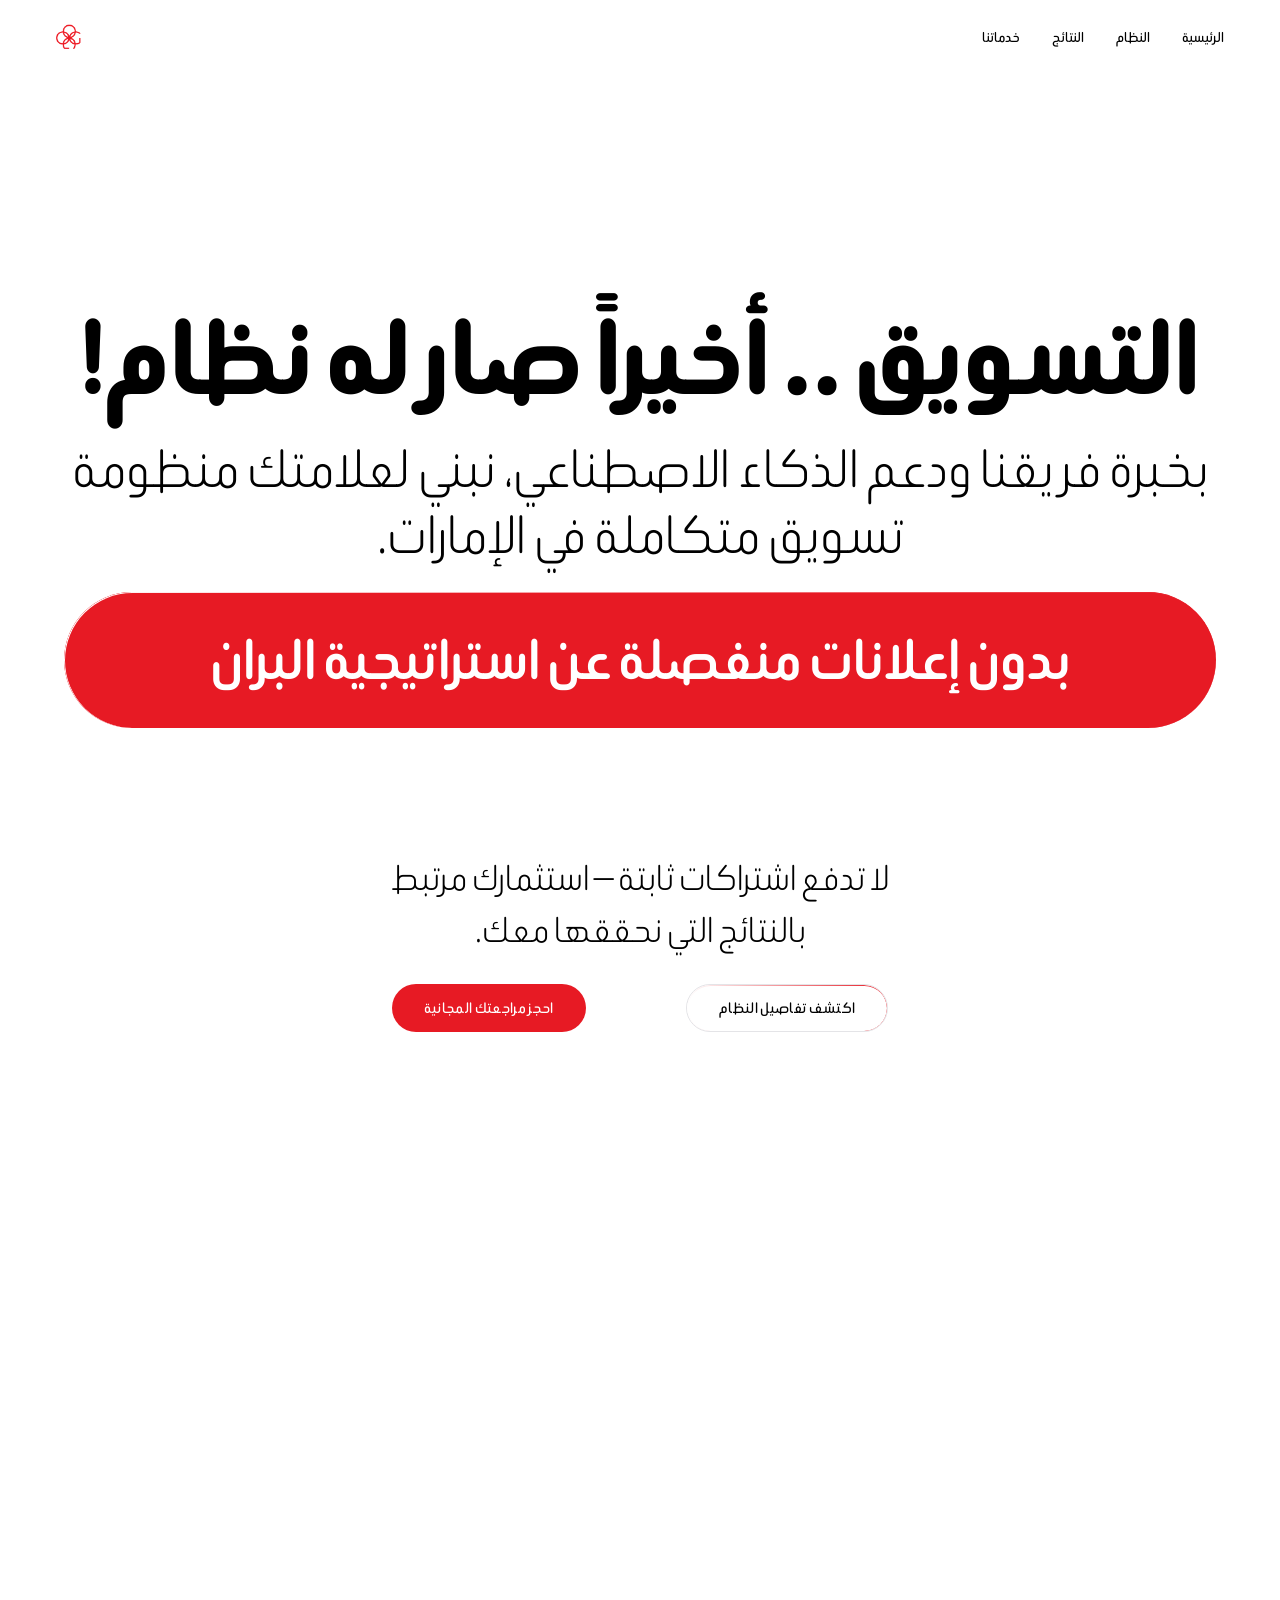
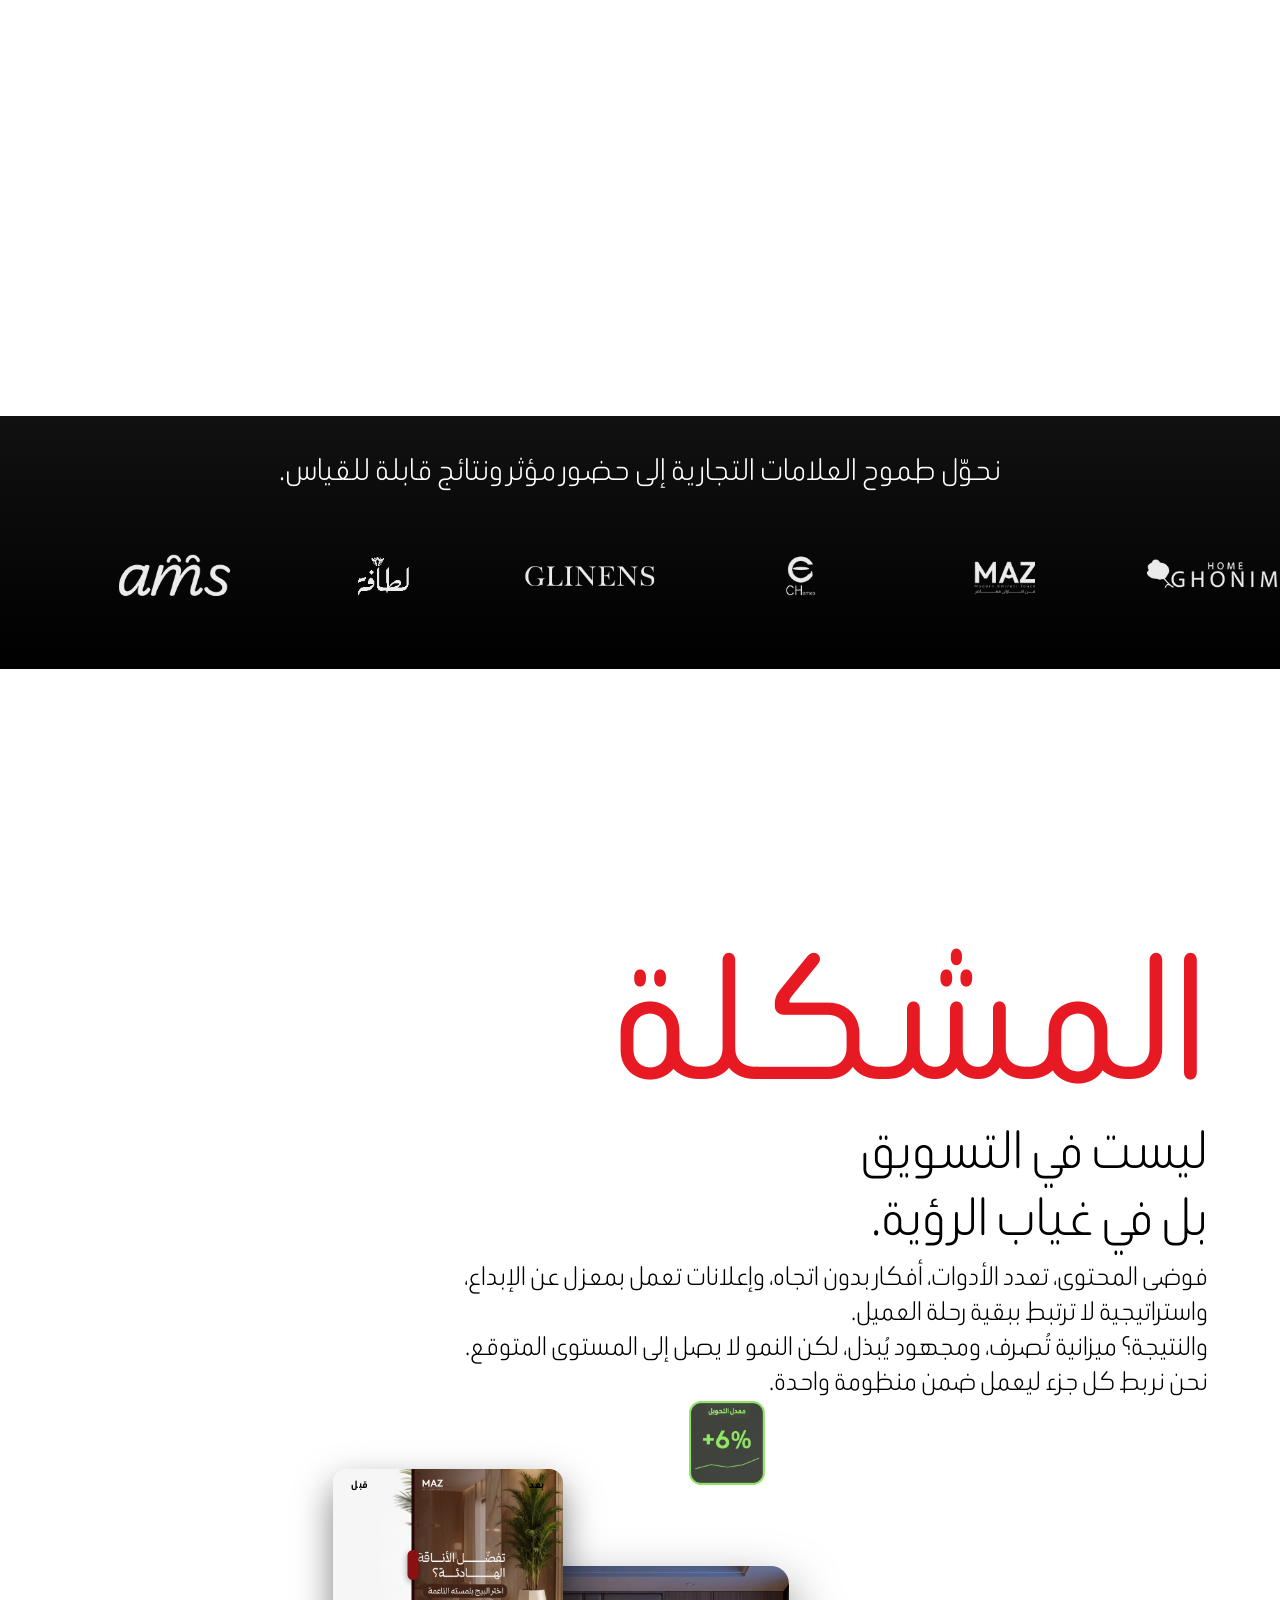
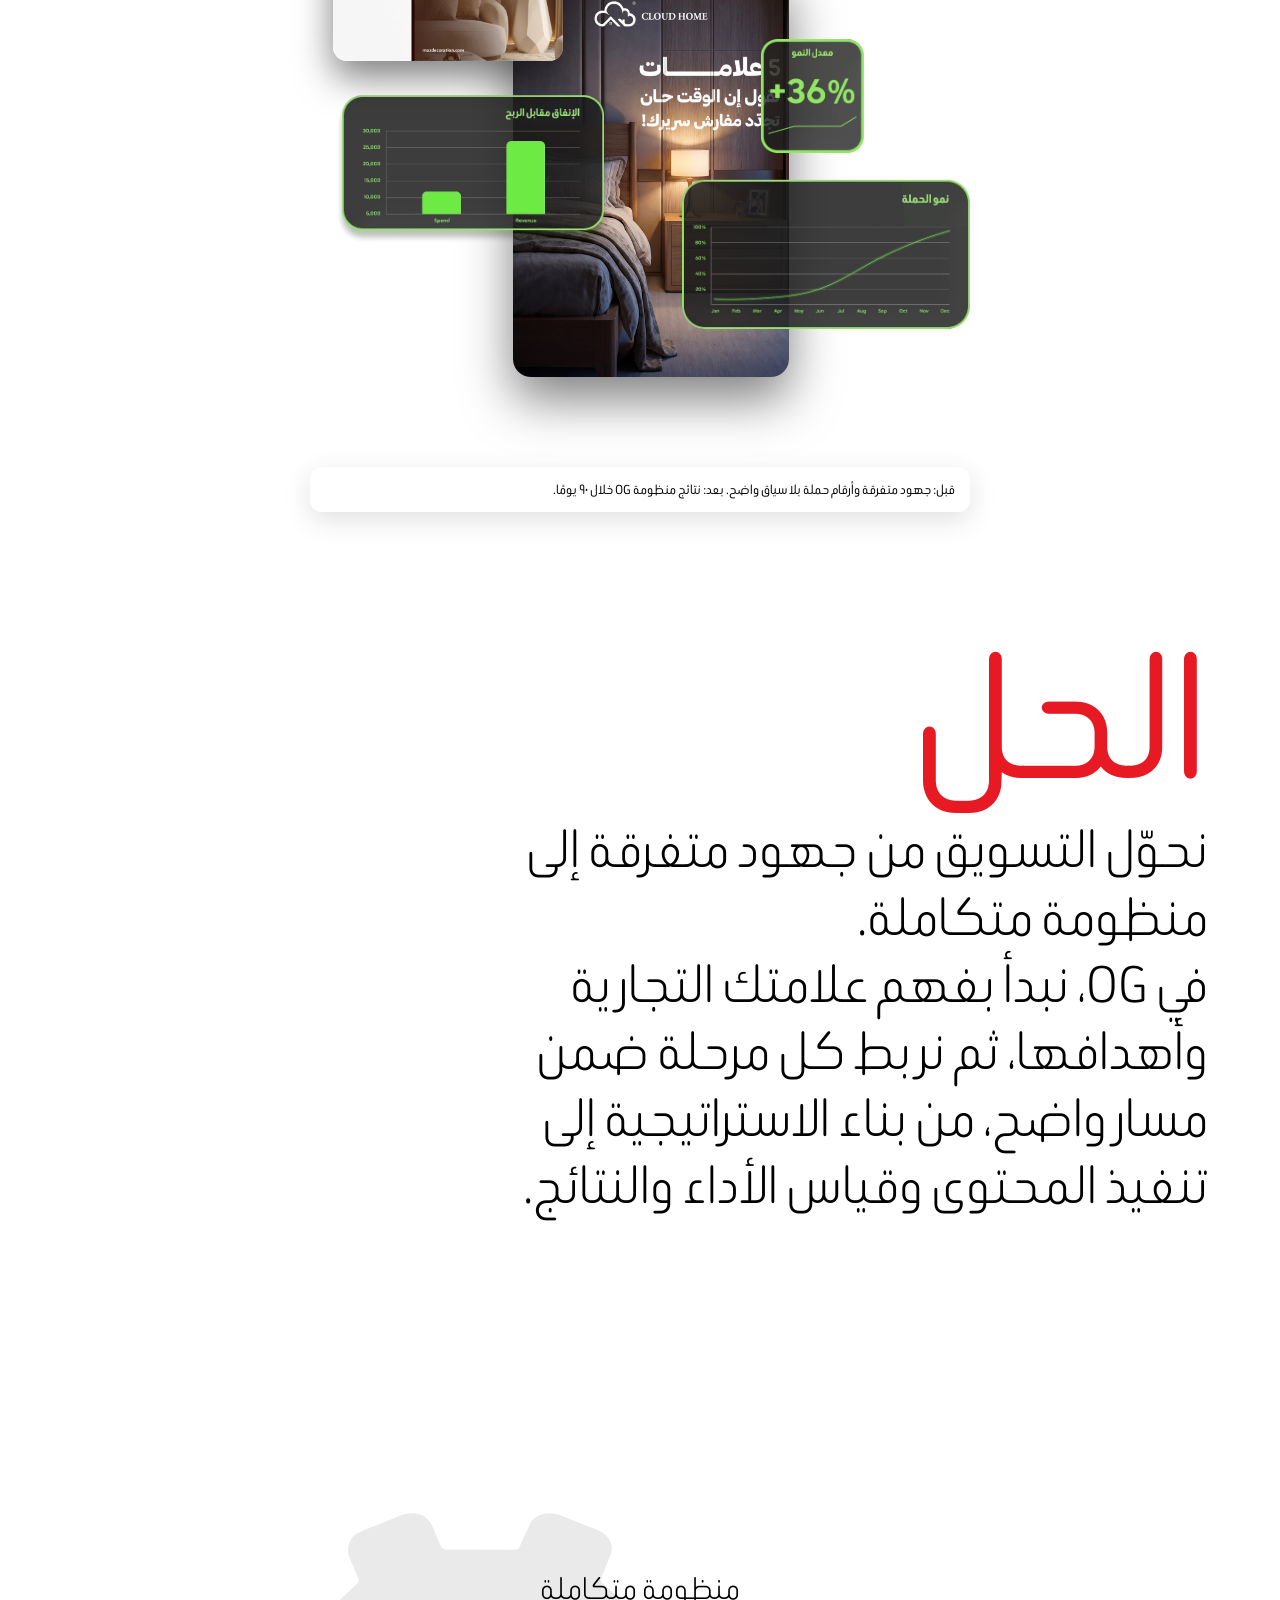
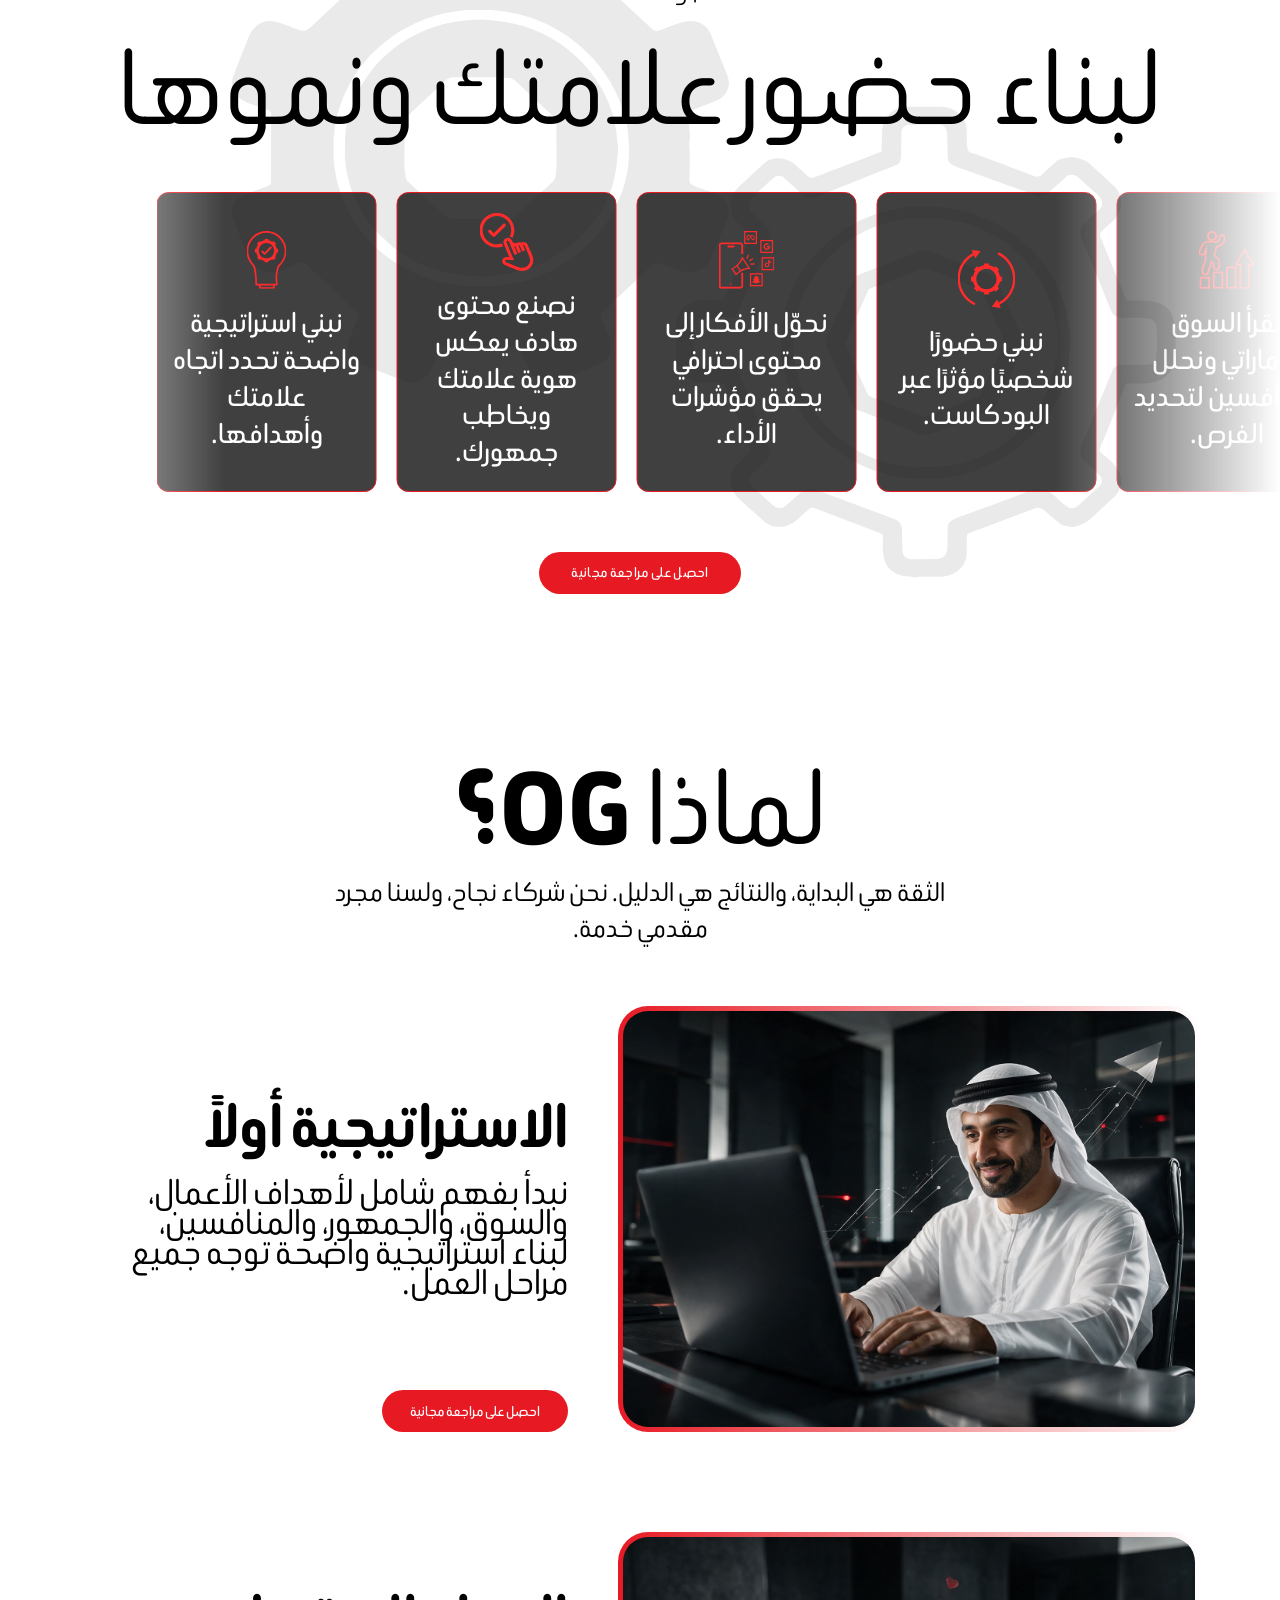
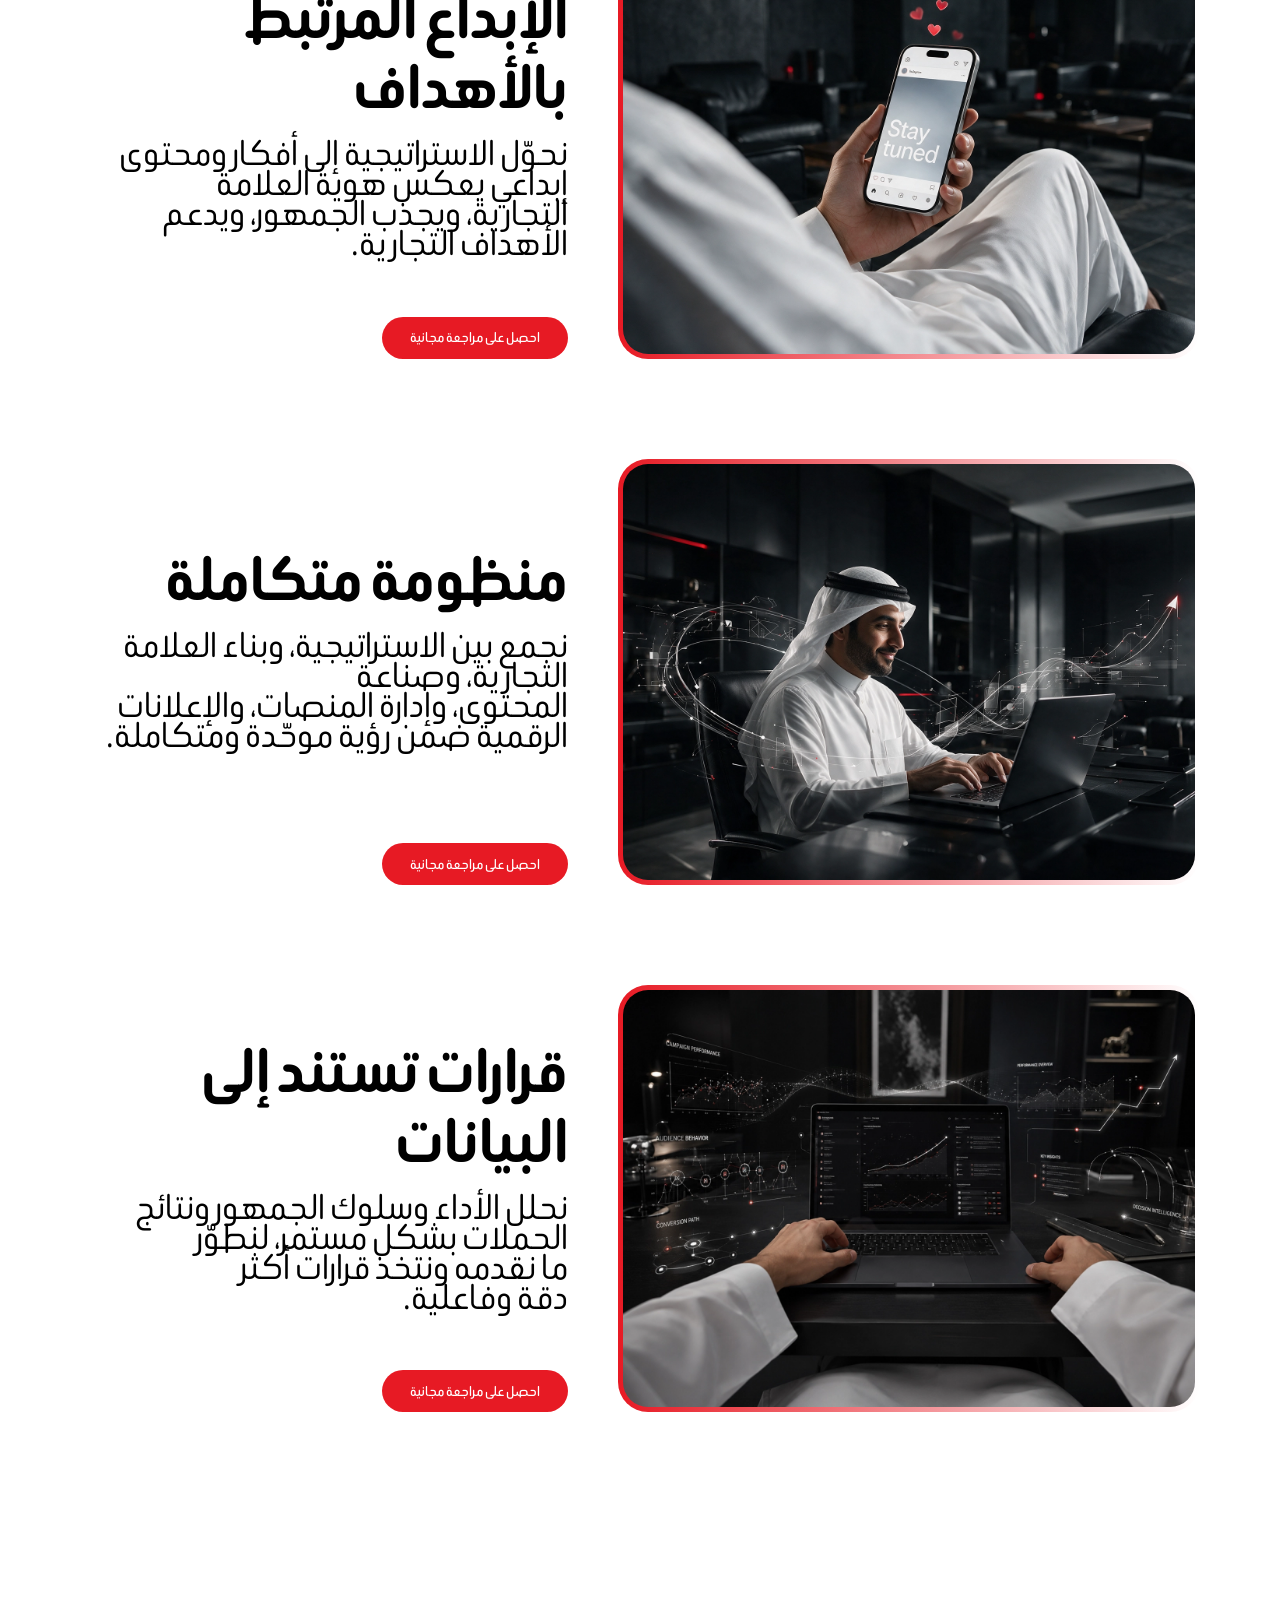
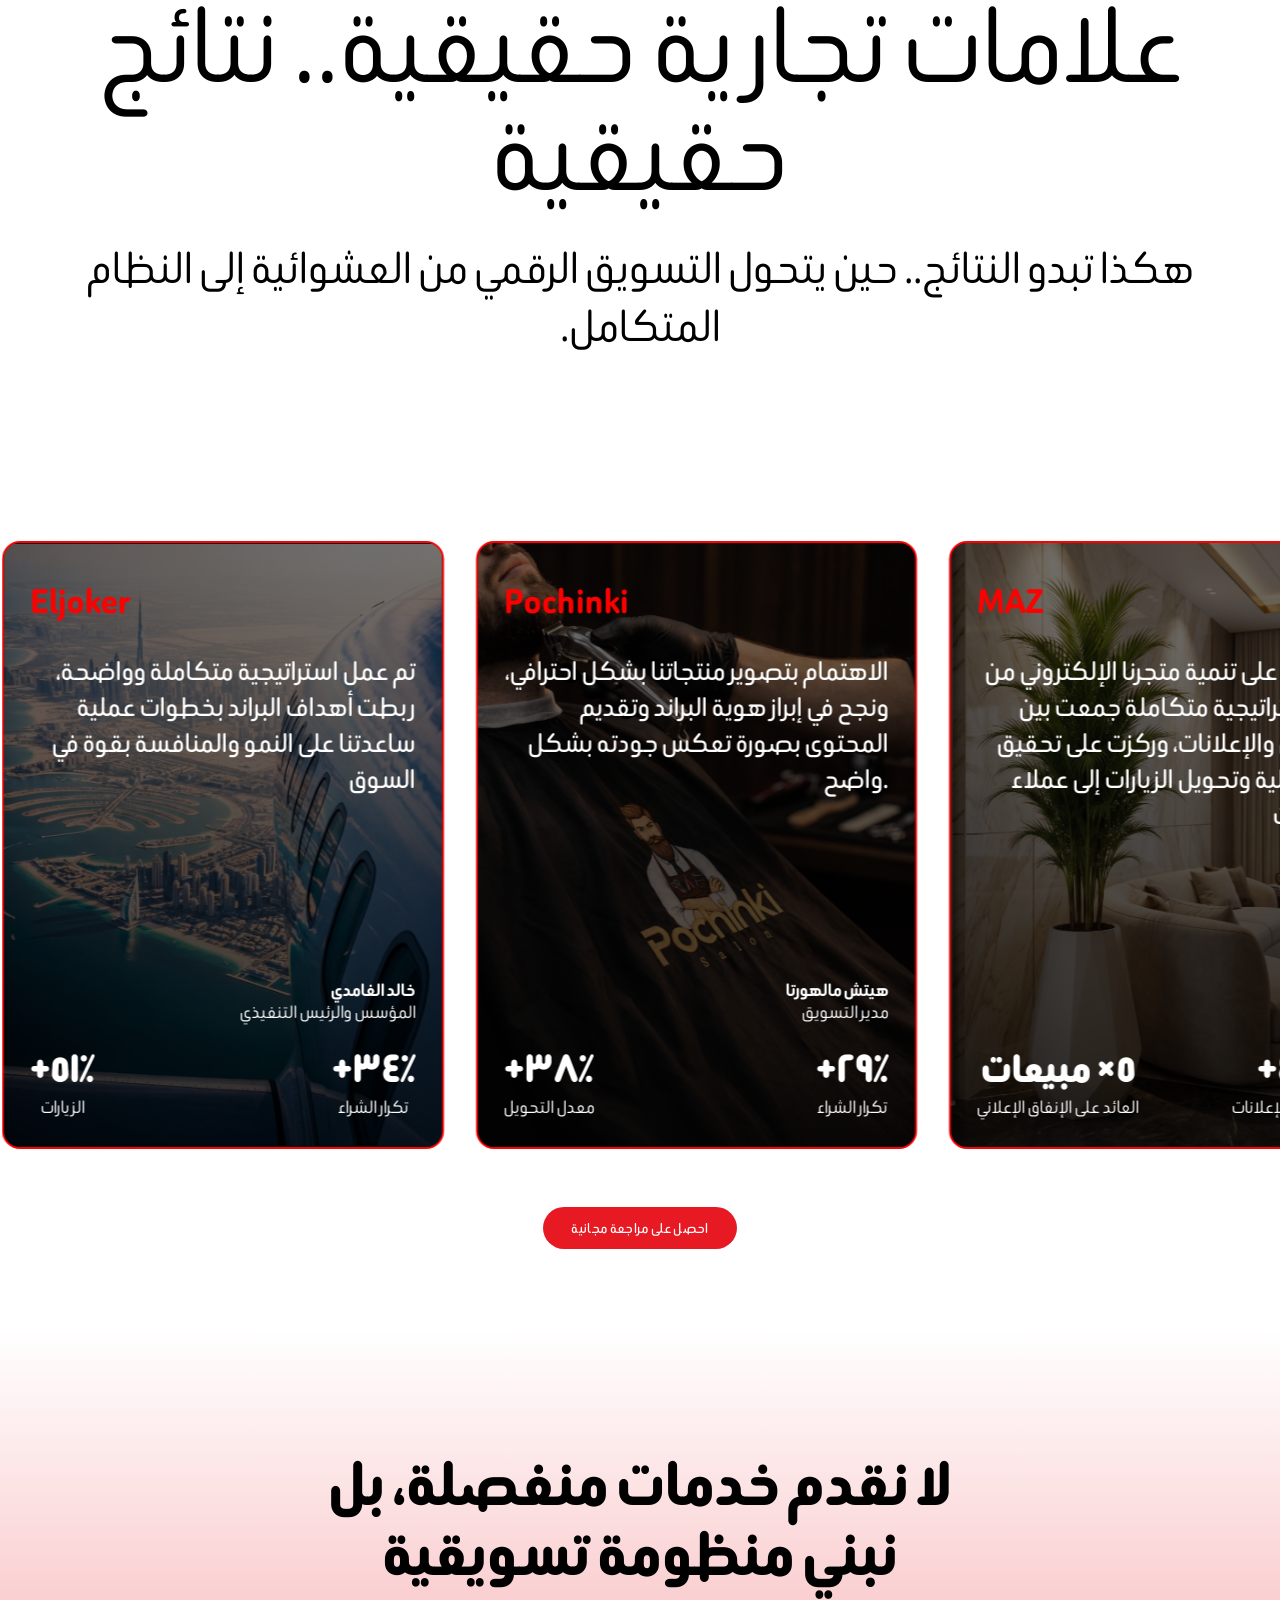
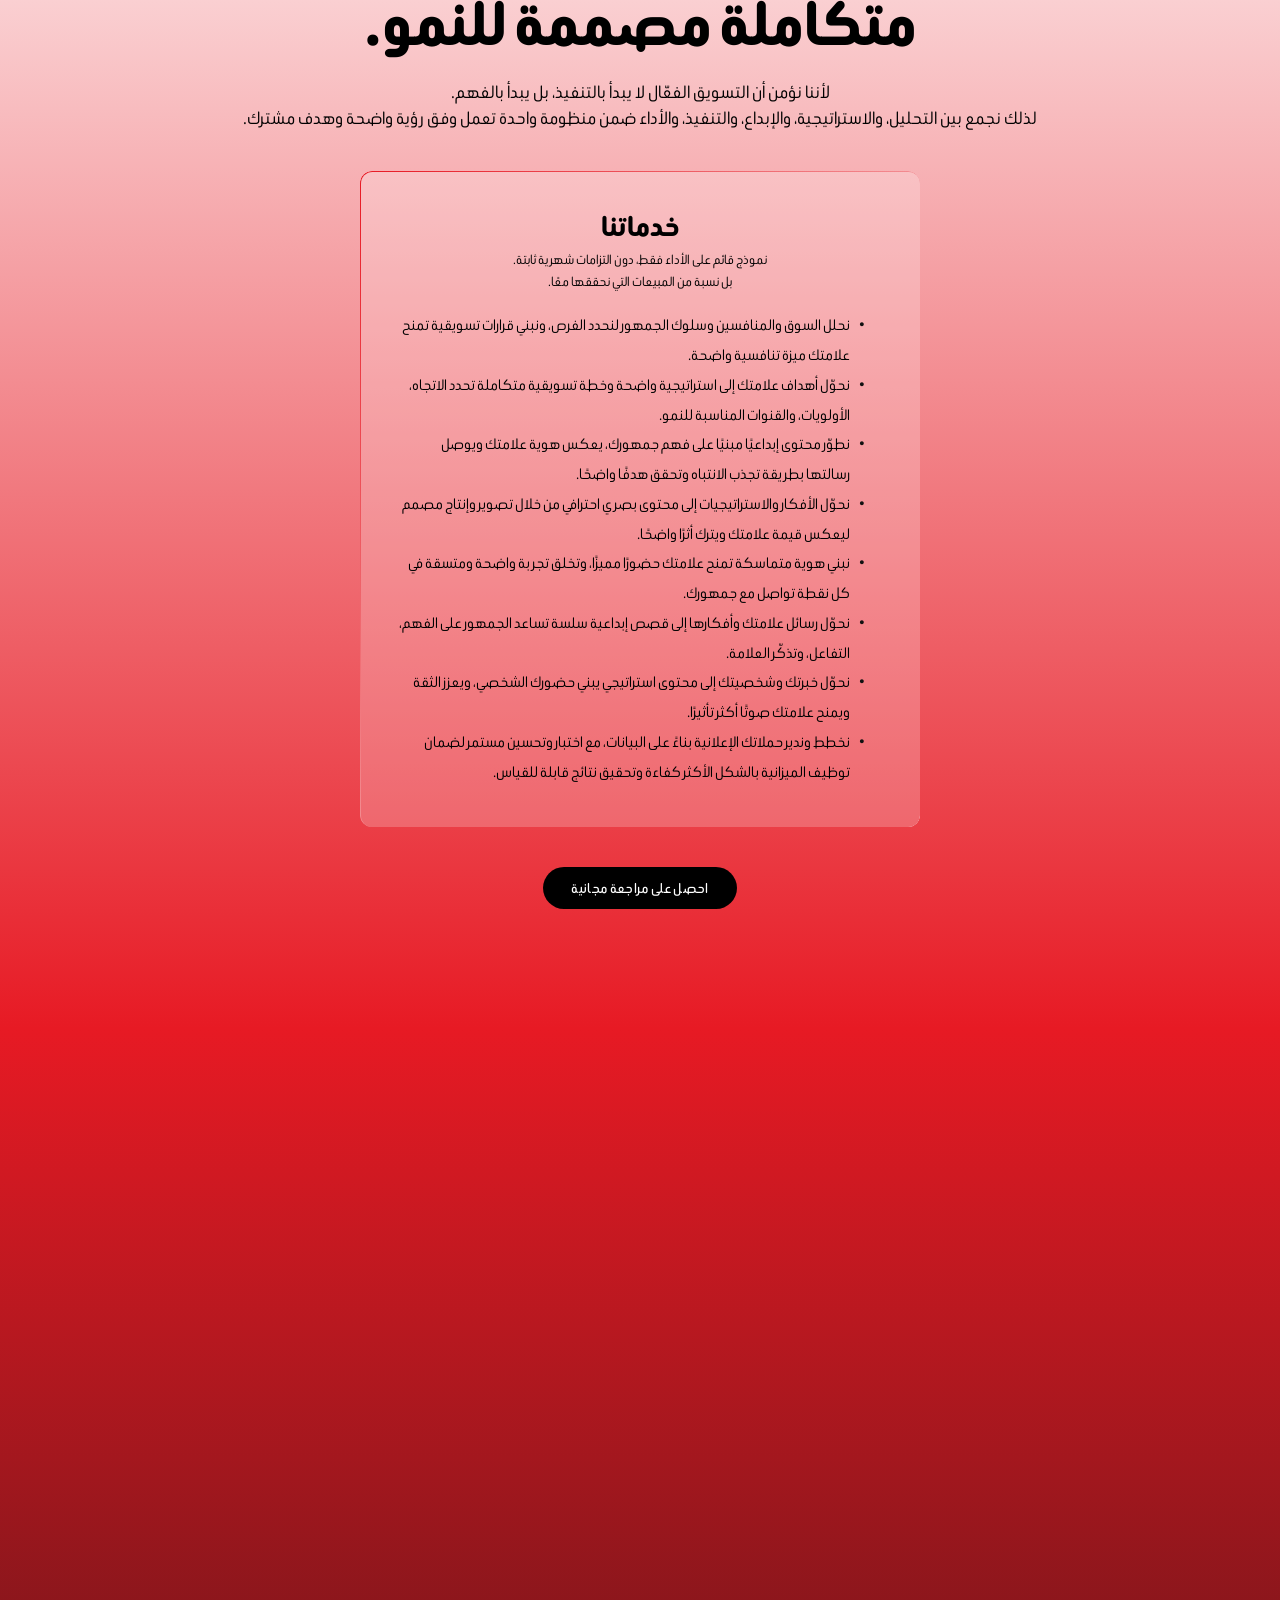
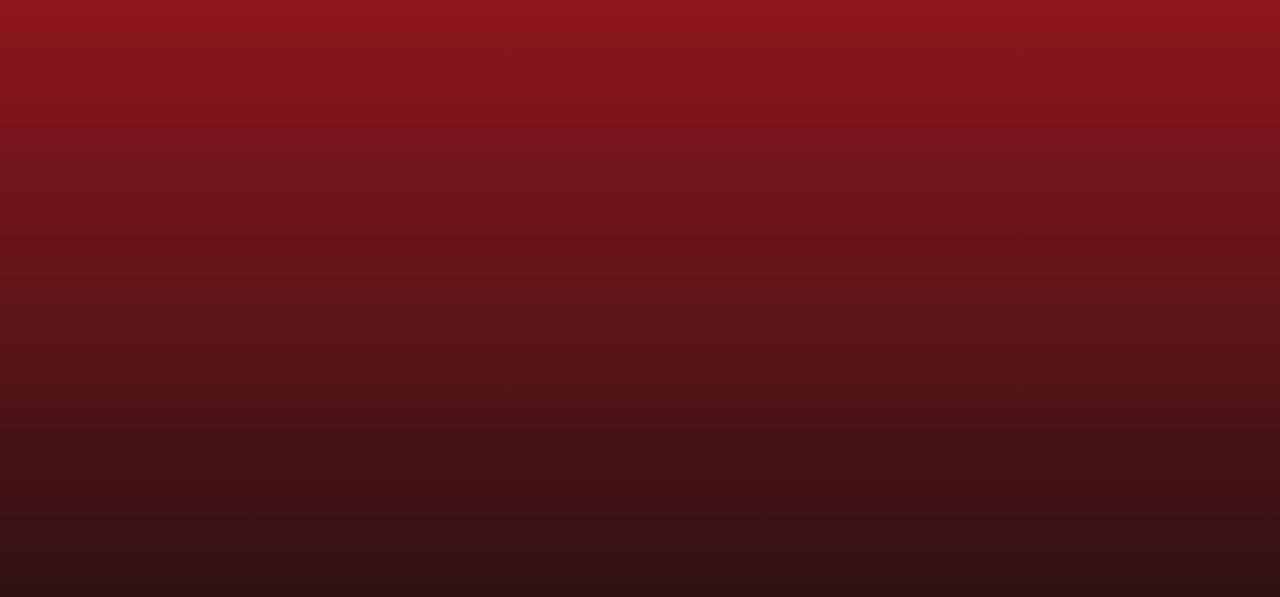
==== commit 528092e5: "donne" ====
--- a/index.html
+++ b/index.html
@@ -19,17 +19,247 @@
   <link href="https://fonts.googleapis.com/css2?family=Poppins:wght@300;400;500;600;700;800&display=swap"
     rel="stylesheet">
   <style>
-    .lead-modal{display:none;position:fixed;inset:0;z-index:10000;padding:24px;overflow-y:auto;background:rgba(0,0,0,.74);backdrop-filter:blur(8px)}
-    .lead-card{position:relative;width:min(100%,590px);margin:28px auto;padding:36px;box-sizing:border-box;background:#fff;border:1px solid #e3e3e3;border-radius:24px;box-shadow:0 28px 80px rgba(0,0,0,.28)}
-    .lead-close{position:absolute;top:18px;left:18px;width:38px;height:38px;border:0;border-radius:50%;color:#111;background:#f4f4f4;font-size:24px;line-height:1;cursor:pointer;transition:.2s ease}
-    .lead-close:hover{color:#fff!important;background:#df1f2d;transform:rotate(8deg)}
-    .lead-eyebrow{margin:0 0 7px;color:#df1f2d;font-size:14px;font-weight:700}.lead-title{margin:0;color:#111;font-size:clamp(27px,4vw,36px);line-height:1.25}.lead-intro{margin:9px 0 25px;color:#555;font-size:15px;line-height:1.7}
-    .lead-form{display:grid;grid-template-columns:1fr 1fr;gap:17px}.lead-field{display:flex;flex-direction:column;gap:7px}.lead-full{grid-column:1/-1}.lead-field label,.budget-title{color:#111;font-size:14px;font-weight:700}
-    .lead-field input{width:100%;min-height:50px;padding:12px 15px;box-sizing:border-box;color:#111;background:#fff;border:1px solid #d8d8d8;border-radius:12px;outline:none;transition:.2s ease}.lead-field input::placeholder{color:#929292}.lead-field input:focus{background:#fff;border-color:#df1f2d;box-shadow:0 0 0 4px rgba(223,31,45,.1)}
-    .lead-phone{display:flex;direction:ltr;gap:8px}.lead-phone select{width:106px;min-height:50px;padding:0 9px;color:#111;background:#fff;border:1px solid #d8d8d8;border-radius:12px;outline:none;font-weight:600}.lead-phone input{flex:1;direction:ltr;text-align:left}
-    .budget-options{display:grid;grid-template-columns:repeat(3,1fr);gap:9px;margin-top:8px}.budget-option{position:relative;cursor:pointer}.budget-option input{position:absolute;opacity:0;pointer-events:none}.budget-option span{display:flex;align-items:center;justify-content:center;min-height:54px;padding:8px;color:#111;background:#fff;border:1px solid #d8d8d8;border-radius:12px;font-size:13px;font-weight:600;text-align:center;transition:.2s ease}.budget-option input:checked+span{color:#fff!important;background:#df1f2d;border-color:#df1f2d;box-shadow:inset 0 0 0 1px #df1f2d}.budget-option input:focus-visible+span{box-shadow:0 0 0 4px rgba(223,31,45,.12)}
-    .lead-submit{grid-column:1/-1;min-height:54px;margin-top:4px;border:0;border-radius:13px;color:#fff!important;background:#df1f2d;box-shadow:0 12px 28px rgba(223,31,45,.22);font-size:16px;font-weight:800;cursor:pointer;transition:.2s ease}.lead-submit:hover{color:#fff!important;background:#bd1522;transform:translateY(-2px);box-shadow:0 16px 34px rgba(223,31,45,.3)}.lead-success{grid-column:1/-1;margin:0;padding:12px 15px;color:#111;background:#fff1f2;border:1px solid #f4c5c9;border-radius:11px;font-weight:700;text-align:center}
-    @media(max-width:620px){.lead-modal{padding:12px}.lead-card{margin:12px auto;padding:30px 20px 22px;border-radius:19px}.lead-form{grid-template-columns:1fr;gap:14px}.lead-full,.lead-submit,.lead-success{grid-column:1}.budget-options{grid-template-columns:1fr}}
+    .lead-modal {
+      display: none;
+      position: fixed;
+      inset: 0;
+      z-index: 10000;
+      padding: 24px;
+      overflow-y: auto;
+      background: rgba(0, 0, 0, .74);
+      backdrop-filter: blur(8px)
+    }
+
+    .lead-card {
+      position: relative;
+      width: min(100%, 590px);
+      margin: 28px auto;
+      padding: 36px;
+      box-sizing: border-box;
+      background: #fff;
+      border: 1px solid #e3e3e3;
+      border-radius: 24px;
+      box-shadow: 0 28px 80px rgba(0, 0, 0, .28)
+    }
+
+    .lead-close {
+      position: absolute;
+      top: 18px;
+      left: 18px;
+      width: 38px;
+      height: 38px;
+      border: 0;
+      border-radius: 50%;
+      color: #111;
+      background: #f4f4f4;
+      font-size: 24px;
+      line-height: 1;
+      cursor: pointer;
+      transition: .2s ease
+    }
+
+    .lead-close:hover {
+      color: #fff !important;
+      background: #df1f2d;
+      transform: rotate(8deg)
+    }
+
+    .lead-eyebrow {
+      margin: 0 0 7px;
+      color: #df1f2d;
+      font-size: 14px;
+      font-weight: 700
+    }
+
+    .lead-title {
+      margin: 0;
+      color: #111;
+      font-size: clamp(27px, 4vw, 36px);
+      line-height: 1.25
+    }
+
+    .lead-intro {
+      margin: 9px 0 25px;
+      color: #555;
+      font-size: 15px;
+      line-height: 1.7
+    }
+
+    .lead-form {
+      display: grid;
+      grid-template-columns: 1fr 1fr;
+      gap: 17px
+    }
+
+    .lead-field {
+      display: flex;
+      flex-direction: column;
+      gap: 7px
+    }
+
+    .lead-full {
+      grid-column: 1/-1
+    }
+
+    .lead-field label,
+    .budget-title {
+      color: #111;
+      font-size: 14px;
+      font-weight: 700
+    }
+
+    .lead-field input {
+      width: 100%;
+      min-height: 50px;
+      padding: 12px 15px;
+      box-sizing: border-box;
+      color: #111;
+      background: #fff;
+      border: 1px solid #d8d8d8;
+      border-radius: 12px;
+      outline: none;
+      transition: .2s ease
+    }
+
+    .lead-field input::placeholder {
+      color: #929292
+    }
+
+    .lead-field input:focus {
+      background: #fff;
+      border-color: #df1f2d;
+      box-shadow: 0 0 0 4px rgba(223, 31, 45, .1)
+    }
+
+    .lead-phone {
+      display: flex;
+      direction: ltr;
+      gap: 8px
+    }
+
+    .lead-phone select {
+      width: 106px;
+      min-height: 50px;
+      padding: 0 9px;
+      color: #111;
+      background: #fff;
+      border: 1px solid #d8d8d8;
+      border-radius: 12px;
+      outline: none;
+      font-weight: 600
+    }
+
+    .lead-phone input {
+      flex: 1;
+      direction: ltr;
+      text-align: left
+    }
+
+    .budget-options {
+      display: grid;
+      grid-template-columns: repeat(3, 1fr);
+      gap: 9px;
+      margin-top: 8px
+    }
+
+    .budget-option {
+      position: relative;
+      cursor: pointer
+    }
+
+    .budget-option input {
+      position: absolute;
+      opacity: 0;
+      pointer-events: none
+    }
+
+    .budget-option span {
+      display: flex;
+      align-items: center;
+      justify-content: center;
+      min-height: 54px;
+      padding: 8px;
+      color: #111;
+      background: #fff;
+      border: 1px solid #d8d8d8;
+      border-radius: 12px;
+      font-size: 13px;
+      font-weight: 600;
+      text-align: center;
+      transition: .2s ease
+    }
+
+    .budget-option input:checked+span {
+      color: #fff !important;
+      background: #df1f2d;
+      border-color: #df1f2d;
+      box-shadow: inset 0 0 0 1px #df1f2d
+    }
+
+    .budget-option input:focus-visible+span {
+      box-shadow: 0 0 0 4px rgba(223, 31, 45, .12)
+    }
+
+    .lead-submit {
+      grid-column: 1/-1;
+      min-height: 54px;
+      margin-top: 4px;
+      border: 0;
+      border-radius: 13px;
+      color: #fff !important;
+      background: #df1f2d;
+      box-shadow: 0 12px 28px rgba(223, 31, 45, .22);
+      font-size: 16px;
+      font-weight: 800;
+      cursor: pointer;
+      transition: .2s ease
+    }
+
+    .lead-submit:hover {
+      color: #fff !important;
+      background: #bd1522;
+      transform: translateY(-2px);
+      box-shadow: 0 16px 34px rgba(223, 31, 45, .3)
+    }
+
+    .lead-success {
+      grid-column: 1/-1;
+      margin: 0;
+      padding: 12px 15px;
+      color: #111;
+      background: #fff1f2;
+      border: 1px solid #f4c5c9;
+      border-radius: 11px;
+      font-weight: 700;
+      text-align: center
+    }
+
+    @media(max-width:620px) {
+      .lead-modal {
+        padding: 12px
+      }
+
+      .lead-card {
+        margin: 12px auto;
+        padding: 30px 20px 22px;
+        border-radius: 19px
+      }
+
+      .lead-form {
+        grid-template-columns: 1fr;
+        gap: 14px
+      }
+
+      .lead-full,
+      .lead-submit,
+      .lead-success {
+        grid-column: 1
+      }
+
+      .budget-options {
+        grid-template-columns: 1fr
+      }
+    }
   </style>
   <div id="contactModal" class="lead-modal" role="dialog" aria-modal="true" aria-labelledby="leadFormTitle">
     <div class="lead-card">
@@ -38,20 +268,41 @@
       <h3 class="lead-title" id="leadFormTitle">خلّنا نتعرف على مشروعك</h3>
       <p class="lead-intro">شاركنا التفاصيل الأساسية، وسيتواصل معك فريقنا لمناقشة الفرصة المناسبة لنمو متجرك.</p>
       <form id="contactForm" action="https://formspree.io/f/xjgjjenp" method="POST" class="lead-form">
-        <div class="lead-field"><label for="fullName">الاسم</label><input id="fullName" type="text" name="full_name" placeholder="اكتب اسمك الكامل" autocomplete="name" required></div>
-        <div class="lead-field"><label for="companyName">اسم الشركة</label><input id="companyName" type="text" name="company_name" placeholder="اسم شركتك أو متجرك" autocomplete="organization" required></div>
-        <div class="lead-field"><label for="phone">رقم الموبايل</label><div class="lead-phone"><select name="country_code" aria-label="كود الدولة"><option value="+971" selected>🇦🇪 +971</option><option value="+966">🇸🇦 +966</option><option value="+965">🇰🇼 +965</option><option value="+973">🇧🇭 +973</option><option value="+974">🇶🇦 +974</option><option value="+968">🇴🇲 +968</option></select><input id="phone" type="tel" name="phone" placeholder="50 123 4567" autocomplete="tel-national" inputmode="tel" required></div></div>
-        <div class="lead-field"><label for="email">الإيميل</label><input id="email" type="email" name="email" placeholder="name@company.com" autocomplete="email" dir="ltr" required></div>
-        <div class="lead-field lead-full"><span class="budget-title">ميزانية الإعلانات الشهرية</span><div class="budget-options"><label class="budget-option"><input type="radio" name="ad_budget" value="أقل من 5,000 درهم" required><span>أقل من 5,000 درهم</span></label><label class="budget-option"><input type="radio" name="ad_budget" value="5,000 – 10,000 درهم"><span>5,000 – 10,000 درهم</span></label><label class="budget-option"><input type="radio" name="ad_budget" value="أكثر من 10,000 درهم"><span>أكثر من 10,000 درهم</span></label></div></div>
-        <div class="lead-field lead-full"><label for="storeUrl">رابط المتجر <span style="color:#111;font-weight:500">(اختياري)</span></label><input id="storeUrl" type="url" name="store_url" placeholder="https://yourstore.com" autocomplete="url" dir="ltr"></div>
-        <p id="successMessage" class="lead-success" style="display:none">تم إرسال بياناتك بنجاح، سنتواصل معك قريبًا ✓</p>
+        <div class="lead-field"><label for="fullName">الاسم</label><input id="fullName" type="text" name="full_name"
+            placeholder="اكتب اسمك الكامل" autocomplete="name" required></div>
+        <div class="lead-field"><label for="companyName">اسم الشركة</label><input id="companyName" type="text"
+            name="company_name" placeholder="اسم شركتك أو متجرك" autocomplete="organization" required></div>
+        <div class="lead-field"><label for="phone">رقم الموبايل</label>
+          <div class="lead-phone"><select name="country_code" aria-label="كود الدولة">
+              <option value="+971" selected>🇦🇪 +971</option>
+              <option value="+966">🇸🇦 +966</option>
+              <option value="+965">🇰🇼 +965</option>
+              <option value="+973">🇧🇭 +973</option>
+              <option value="+974">🇶🇦 +974</option>
+              <option value="+968">🇴🇲 +968</option>
+            </select><input id="phone" type="tel" name="phone" placeholder="50 123 4567" autocomplete="tel-national"
+              inputmode="tel" required></div>
+        </div>
+        <div class="lead-field"><label for="email">الإيميل</label><input id="email" type="email" name="email"
+            placeholder="name@company.com" autocomplete="email" dir="ltr" required></div>
+        <div class="lead-field lead-full"><span class="budget-title">ميزانية الإعلانات الشهرية</span>
+          <div class="budget-options"><label class="budget-option"><input type="radio" name="ad_budget"
+                value="أقل من 5,000 درهم" required><span>أقل من 5,000 درهم</span></label><label
+              class="budget-option"><input type="radio" name="ad_budget" value="5,000 – 10,000 درهم"><span>5,000 –
+                10,000 درهم</span></label><label class="budget-option"><input type="radio" name="ad_budget"
+                value="أكثر من 10,000 درهم"><span>أكثر من 10,000 درهم</span></label></div>
+        </div>
+        <div class="lead-field lead-full"><label for="storeUrl">رابط المتجر <span
+              style="color:#111;font-weight:500">(اختياري)</span></label><input id="storeUrl" type="url"
+            name="store_url" placeholder="https://yourstore.com" autocomplete="url" dir="ltr"></div>
+        <p id="successMessage" class="lead-success" style="display:none">تم إرسال بياناتك بنجاح، سنتواصل معك قريبًا ✓
+        </p>
         <input type="hidden" name="full_phone" id="fullPhone">
         <button type="submit" class="lead-submit">إرسال البيانات</button>
       </form>
     </div>
   </div>
-  <div id="legacyContactModal"
-    style="display:none !important;">
+  <div id="legacyContactModal" style="display:none !important;">
 
     <div
       style="background:#fff; width:90%; max-width:500px; margin:80px auto; padding:25px; border-radius:10px; position:relative;">
@@ -243,7 +494,7 @@
       top: 0;
       left: 0;
       right: 0;
-      bottom: 0;
+      bottom: -1.5rem;
       background: rgba(0, 0, 0, 0.4);
       z-index: -1;
     }
@@ -5008,7 +5259,7 @@
     .audit-comparison-caption {
       position: absolute;
       inset-inline: 1rem;
-      bottom: 1rem;
+      bottom: 0;
       z-index: 8;
       margin: 0;
       padding: .65rem .9rem;
@@ -5273,10 +5524,10 @@
                 </div>
                 <div class="compare" style="--pos:35%;" data-v-100b91bc><img class="compare-img img-before"
                     src="images/shift-section/قبل.webp" alt="Before — product" draggable="false" data-v-100b91bc>
-                  <div class="after-wrap" data-v-100b91bc><img class="compare-img img-after" src="images/shift-section/"
-                      alt="After — model wearing product" draggable="false" data-v-100b91bc></div><span
-                    class="lbl lbl-before" style="opacity:1;" data-v-100b91bc>قبل</span><span class="lbl lbl-after"
-                    style="opacity:1;" data-v-100b91bc>بعد</span>
+                  <div class="after-wrap" data-v-100b91bc><img class="compare-img img-after"
+                      src="images/shift-section/بعد.webp" alt="After — model wearing product" draggable="false"
+                      data-v-100b91bc></div><span class="lbl lbl-before" style="opacity:1;"
+                    data-v-100b91bc>قبل</span><span class="lbl lbl-after" style="opacity:1;" data-v-100b91bc>بعد</span>
                   <div class="divider" aria-hidden="true" data-v-100b91bc></div>
                   <div class="handle" role="slider" aria-label="Drag to compare before and after" aria-valuenow="35"
                     aria-valuemin="0" aria-valuemax="100" tabindex="0" data-v-100b91bc></div>
@@ -5687,27 +5938,30 @@
             <svg viewBox="0 0 32 32" role="img" aria-hidden="true">
               <defs>
                 <radialGradient id="instagram-gradient" cx="30%" cy="107%" r="130%">
-                  <stop offset="0" stop-color="#FFD600"/>
-                  <stop offset=".32" stop-color="#FF7A00"/>
-                  <stop offset=".58" stop-color="#FF0169"/>
-                  <stop offset=".82" stop-color="#D300C5"/>
-                  <stop offset="1" stop-color="#7638FA"/>
+                  <stop offset="0" stop-color="#FFD600" />
+                  <stop offset=".32" stop-color="#FF7A00" />
+                  <stop offset=".58" stop-color="#FF0169" />
+                  <stop offset=".82" stop-color="#D300C5" />
+                  <stop offset="1" stop-color="#7638FA" />
                 </radialGradient>
               </defs>
-              <rect width="32" height="32" rx="8" fill="url(#instagram-gradient)"/>
-              <rect x="7.5" y="7.5" width="17" height="17" rx="5.5" fill="none" stroke="#fff" stroke-width="2.2"/>
-              <circle cx="16" cy="16" r="4.1" fill="none" stroke="#fff" stroke-width="2.2"/>
-              <circle cx="22.1" cy="9.9" r="1.35" fill="#fff"/>
+              <rect width="32" height="32" rx="8" fill="url(#instagram-gradient)" />
+              <rect x="7.5" y="7.5" width="17" height="17" rx="5.5" fill="none" stroke="#fff" stroke-width="2.2" />
+              <circle cx="16" cy="16" r="4.1" fill="none" stroke="#fff" stroke-width="2.2" />
+              <circle cx="22.1" cy="9.9" r="1.35" fill="#fff" />
             </svg>
             <span class="sr-only">Instagram</span>
           </a>
           <a class="footer__tiktok" href="https://www.tiktok.com/@ogoperation" target="_blank" rel="noopener noreferrer"
             aria-label="TikTok" data-v-0353b646>
             <svg viewBox="0 0 32 32" role="img" aria-hidden="true">
-              <rect width="32" height="32" rx="8" fill="#111111"/>
-              <path fill="#25F4EE" d="M19.3 7h-3.2v12.5a3.1 3.1 0 1 1-2.7-3.1v-3.2a6.3 6.3 0 1 0 5.9 6.3v-6.4a8.2 8.2 0 0 0 4.8 1.6v-3.2A4.8 4.8 0 0 1 19.3 7Z"/>
-              <path fill="#FE2C55" d="M20.7 8.4h-3.2v12.5a3.1 3.1 0 1 1-2.7-3.1v-3.2a6.3 6.3 0 1 0 5.9 6.3v-6.4a8.2 8.2 0 0 0 4.8 1.6v-3.2a4.8 4.8 0 0 1-4.8-4.5Z"/>
-              <path fill="#FFFFFF" d="M20 7.7h-3.2v12.5a3.1 3.1 0 1 1-2.7-3.1v-3.2a6.3 6.3 0 1 0 5.9 6.3v-6.4a8.2 8.2 0 0 0 4.8 1.6v-3.2A4.8 4.8 0 0 1 20 7.7Z"/>
+              <rect width="32" height="32" rx="8" fill="#111111" />
+              <path fill="#25F4EE"
+                d="M19.3 7h-3.2v12.5a3.1 3.1 0 1 1-2.7-3.1v-3.2a6.3 6.3 0 1 0 5.9 6.3v-6.4a8.2 8.2 0 0 0 4.8 1.6v-3.2A4.8 4.8 0 0 1 19.3 7Z" />
+              <path fill="#FE2C55"
+                d="M20.7 8.4h-3.2v12.5a3.1 3.1 0 1 1-2.7-3.1v-3.2a6.3 6.3 0 1 0 5.9 6.3v-6.4a8.2 8.2 0 0 0 4.8 1.6v-3.2a4.8 4.8 0 0 1-4.8-4.5Z" />
+              <path fill="#FFFFFF"
+                d="M20 7.7h-3.2v12.5a3.1 3.1 0 1 1-2.7-3.1v-3.2a6.3 6.3 0 1 0 5.9 6.3v-6.4a8.2 8.2 0 0 0 4.8 1.6v-3.2A4.8 4.8 0 0 1 20 7.7Z" />
             </svg>
             <span class="sr-only">TikTok</span>
           </a>
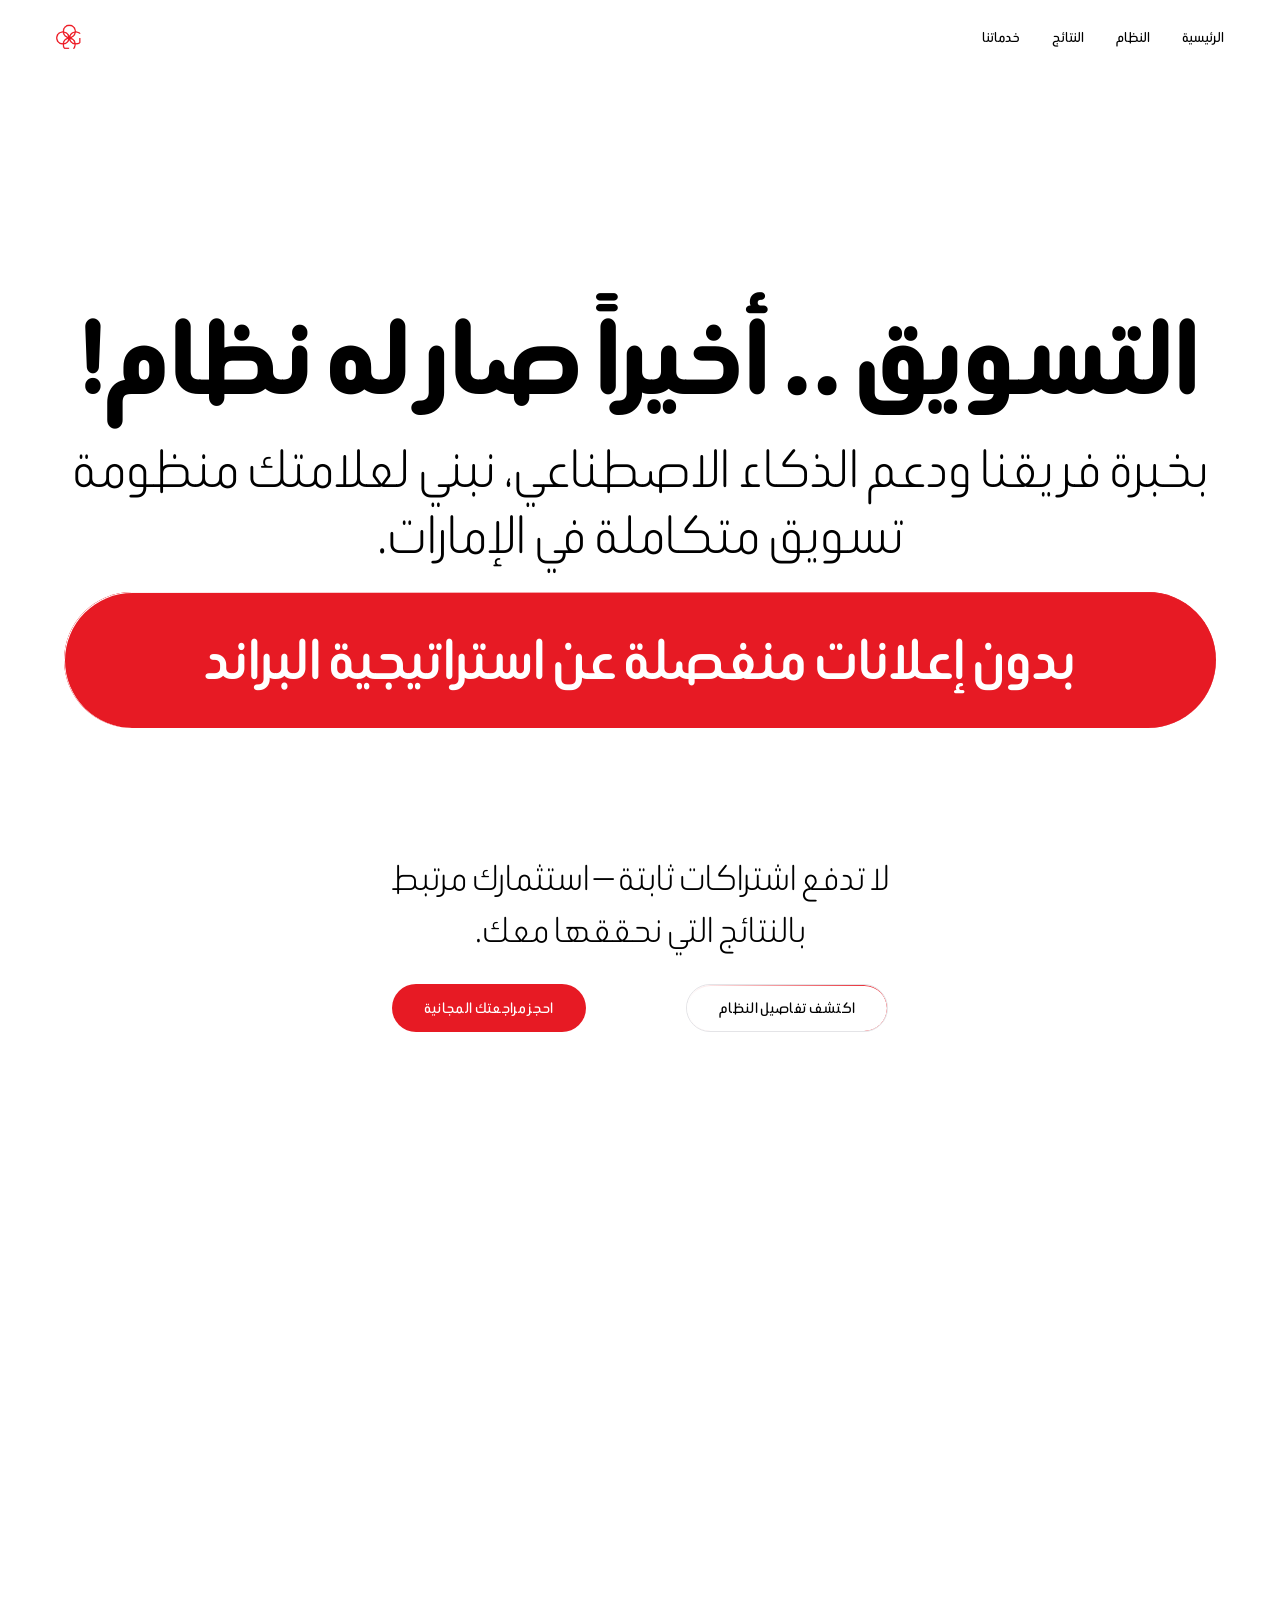
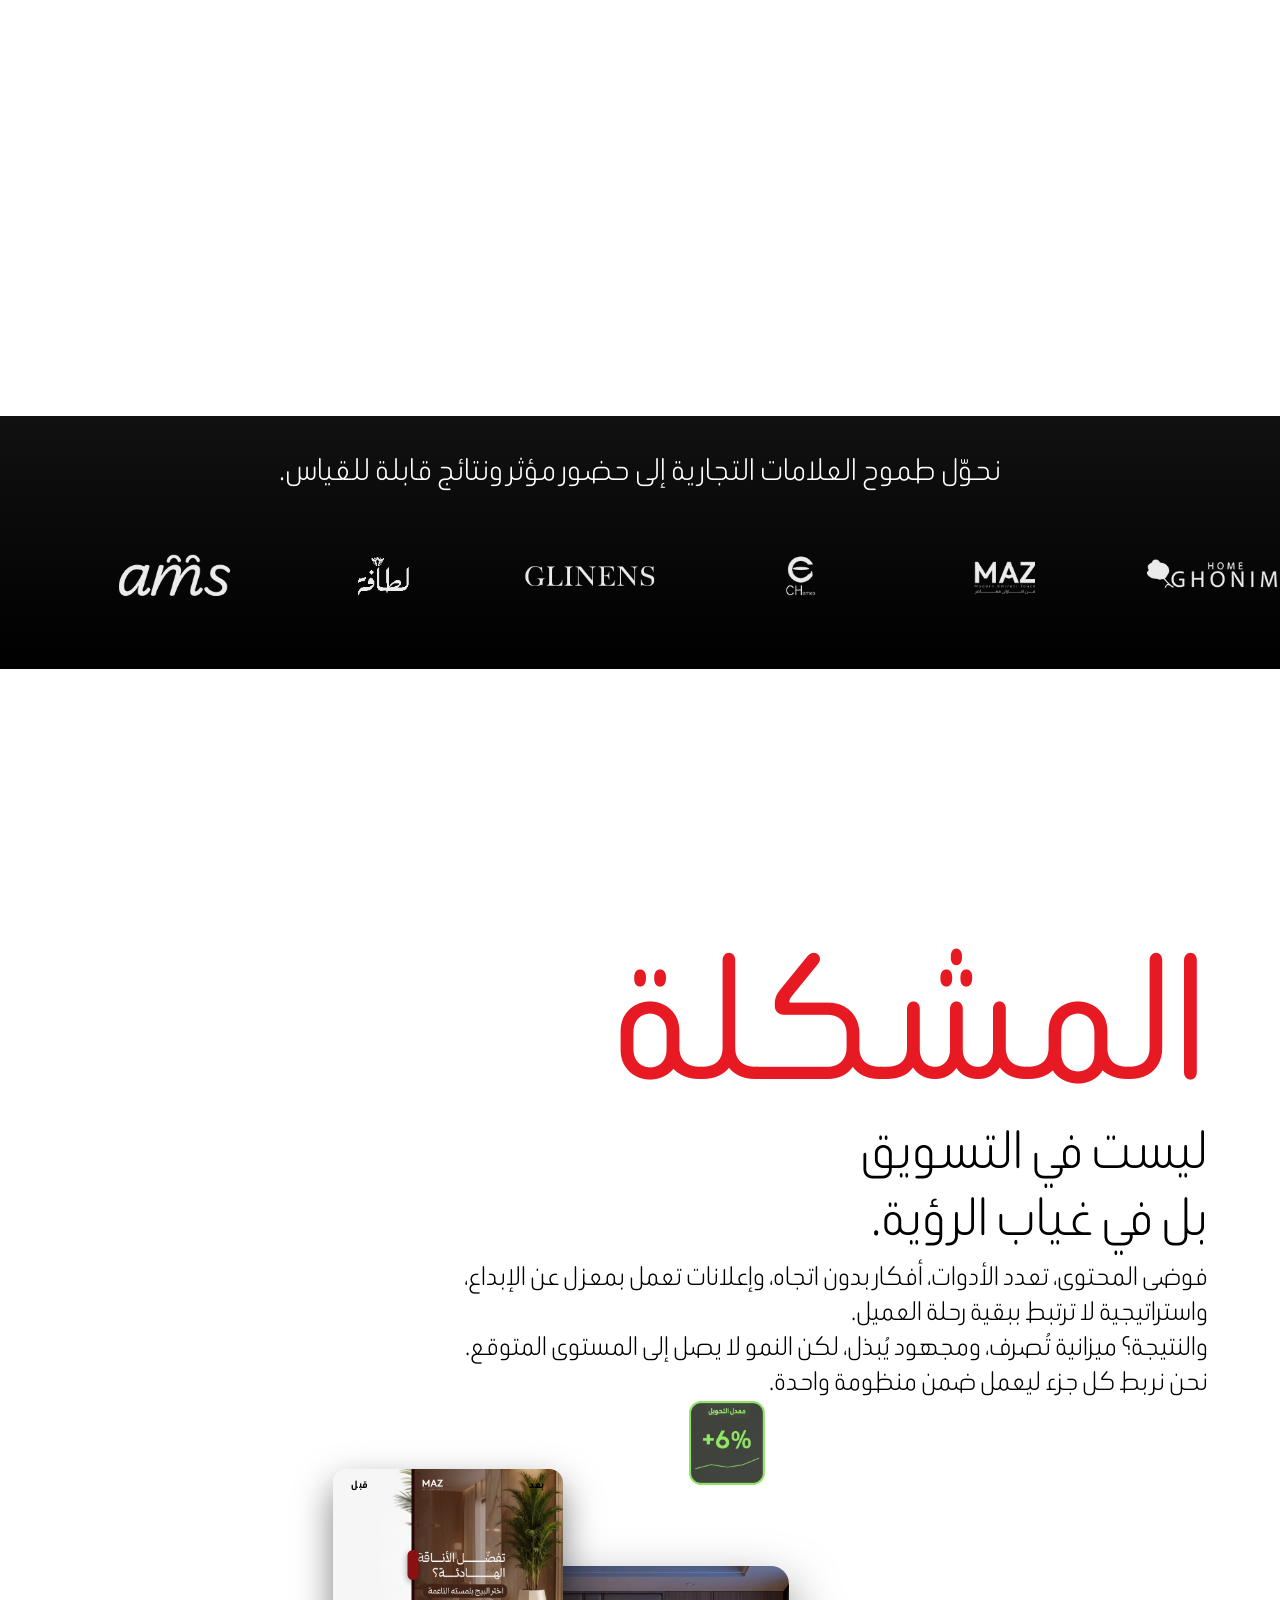
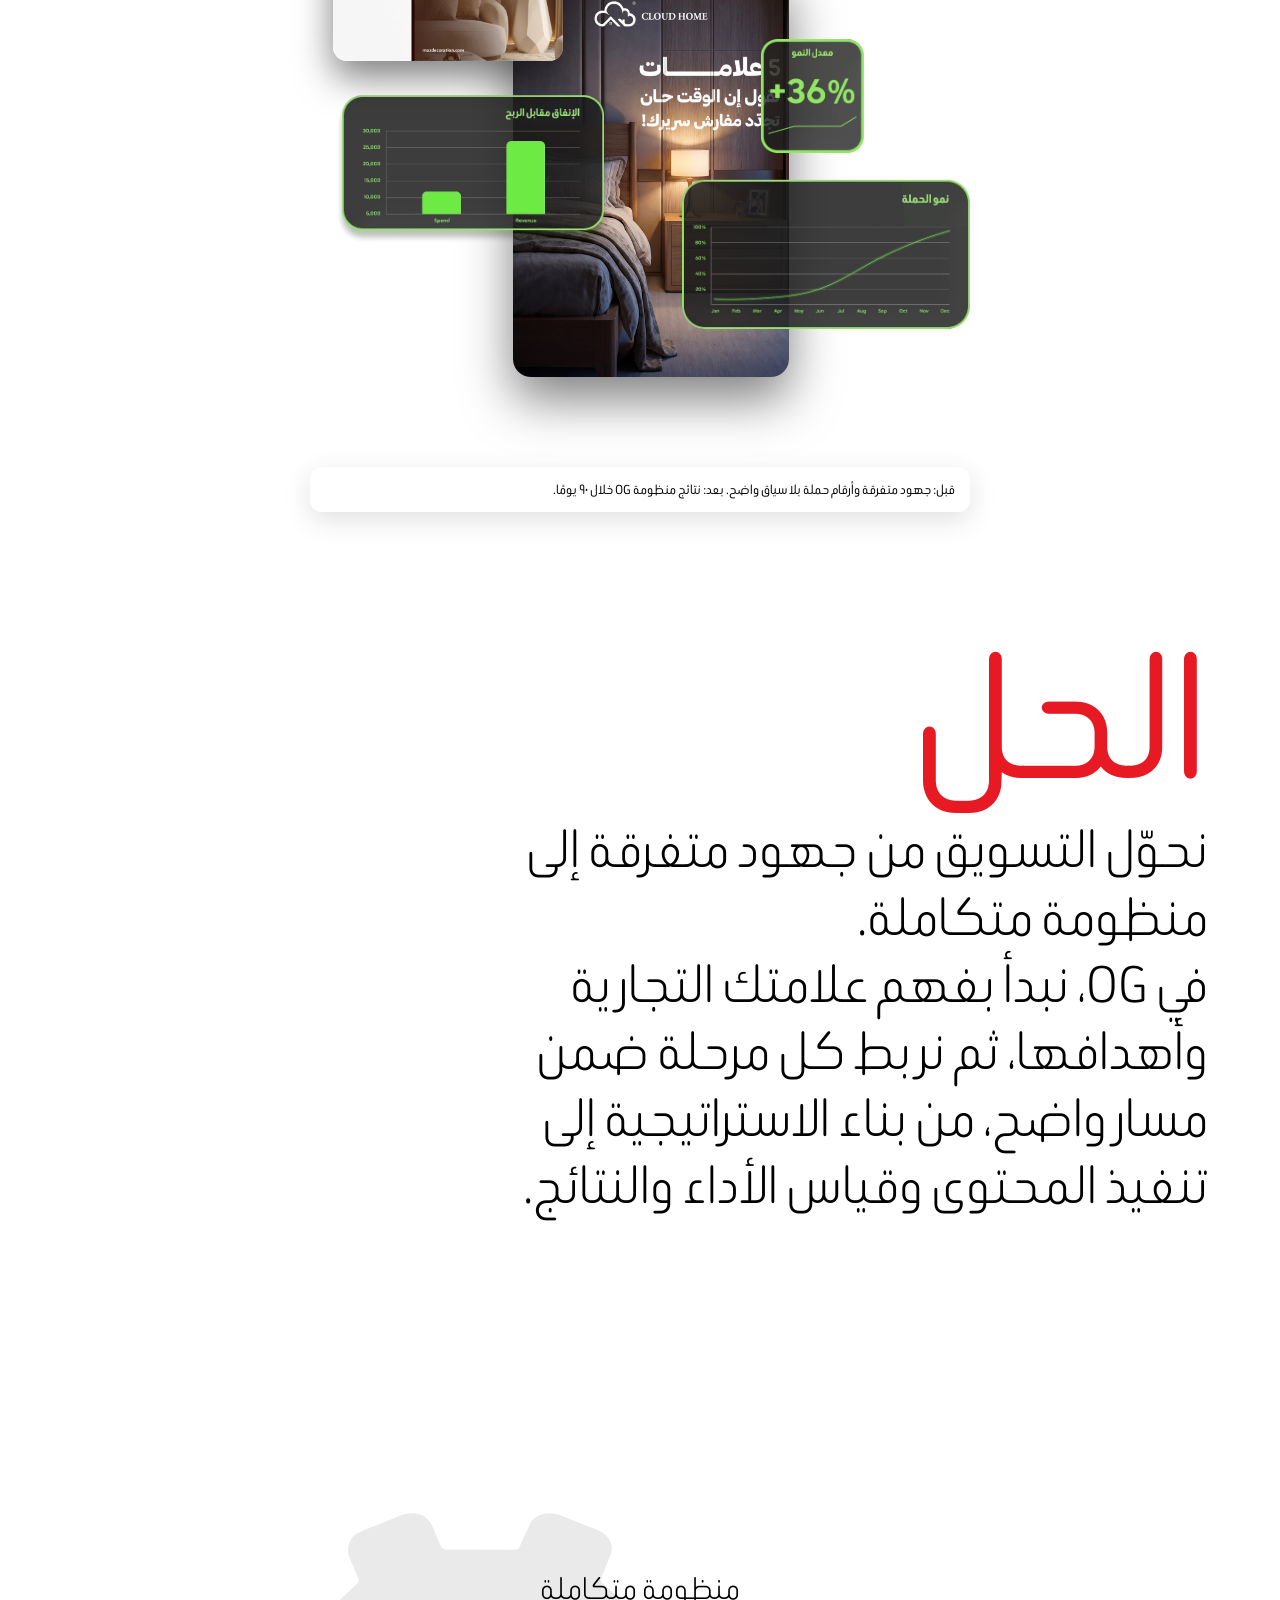
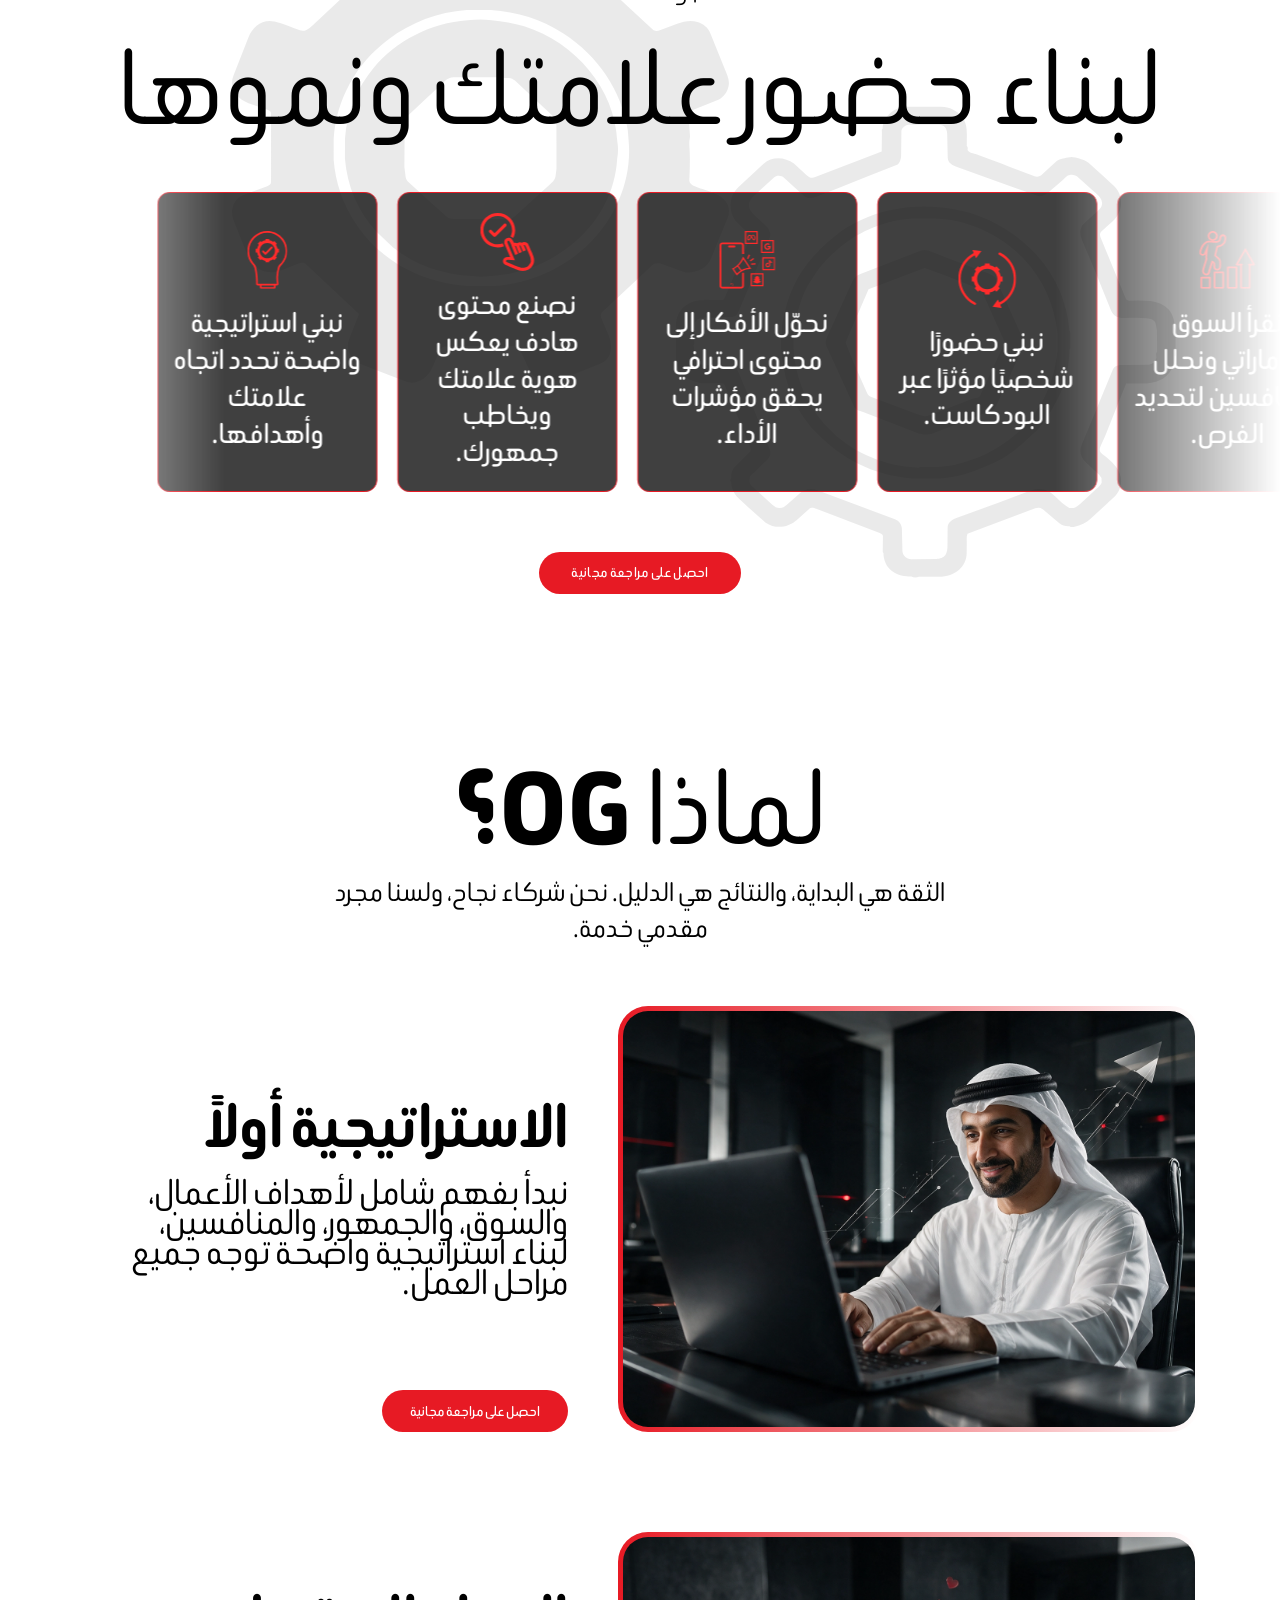
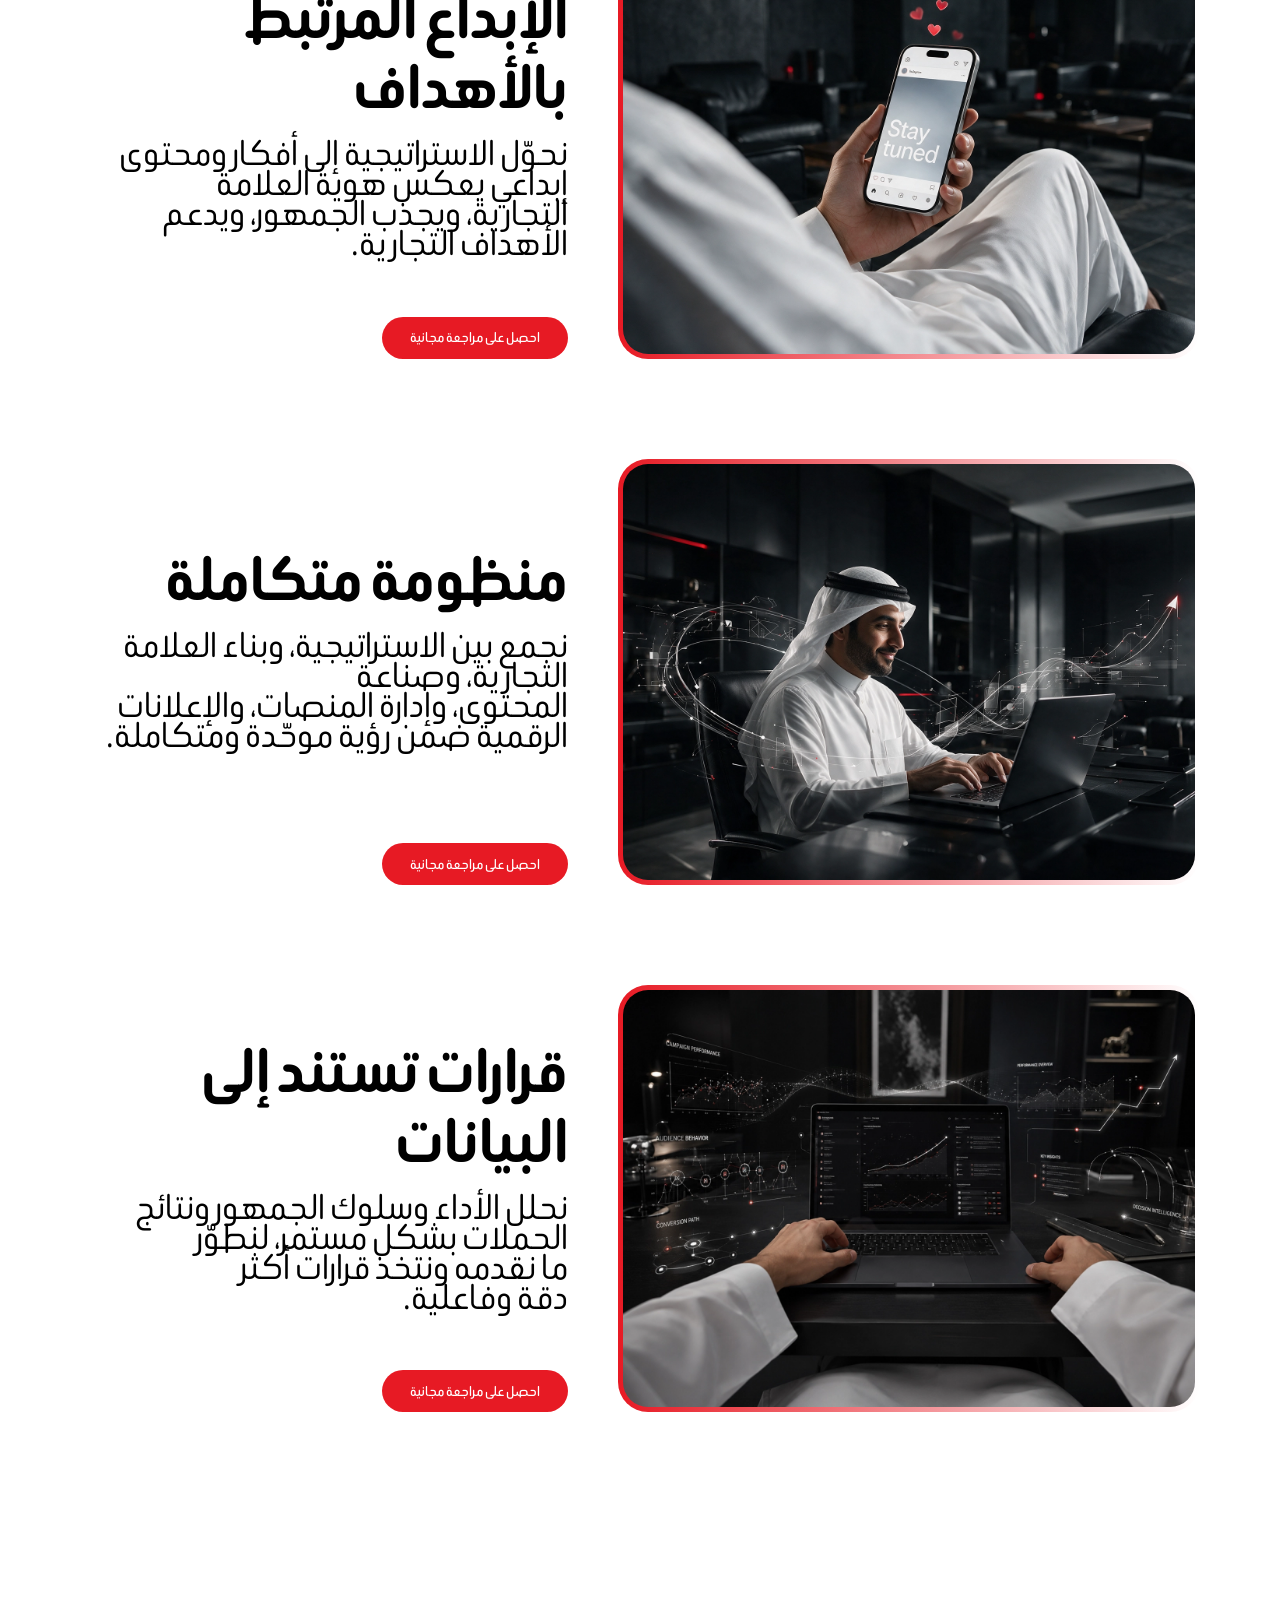
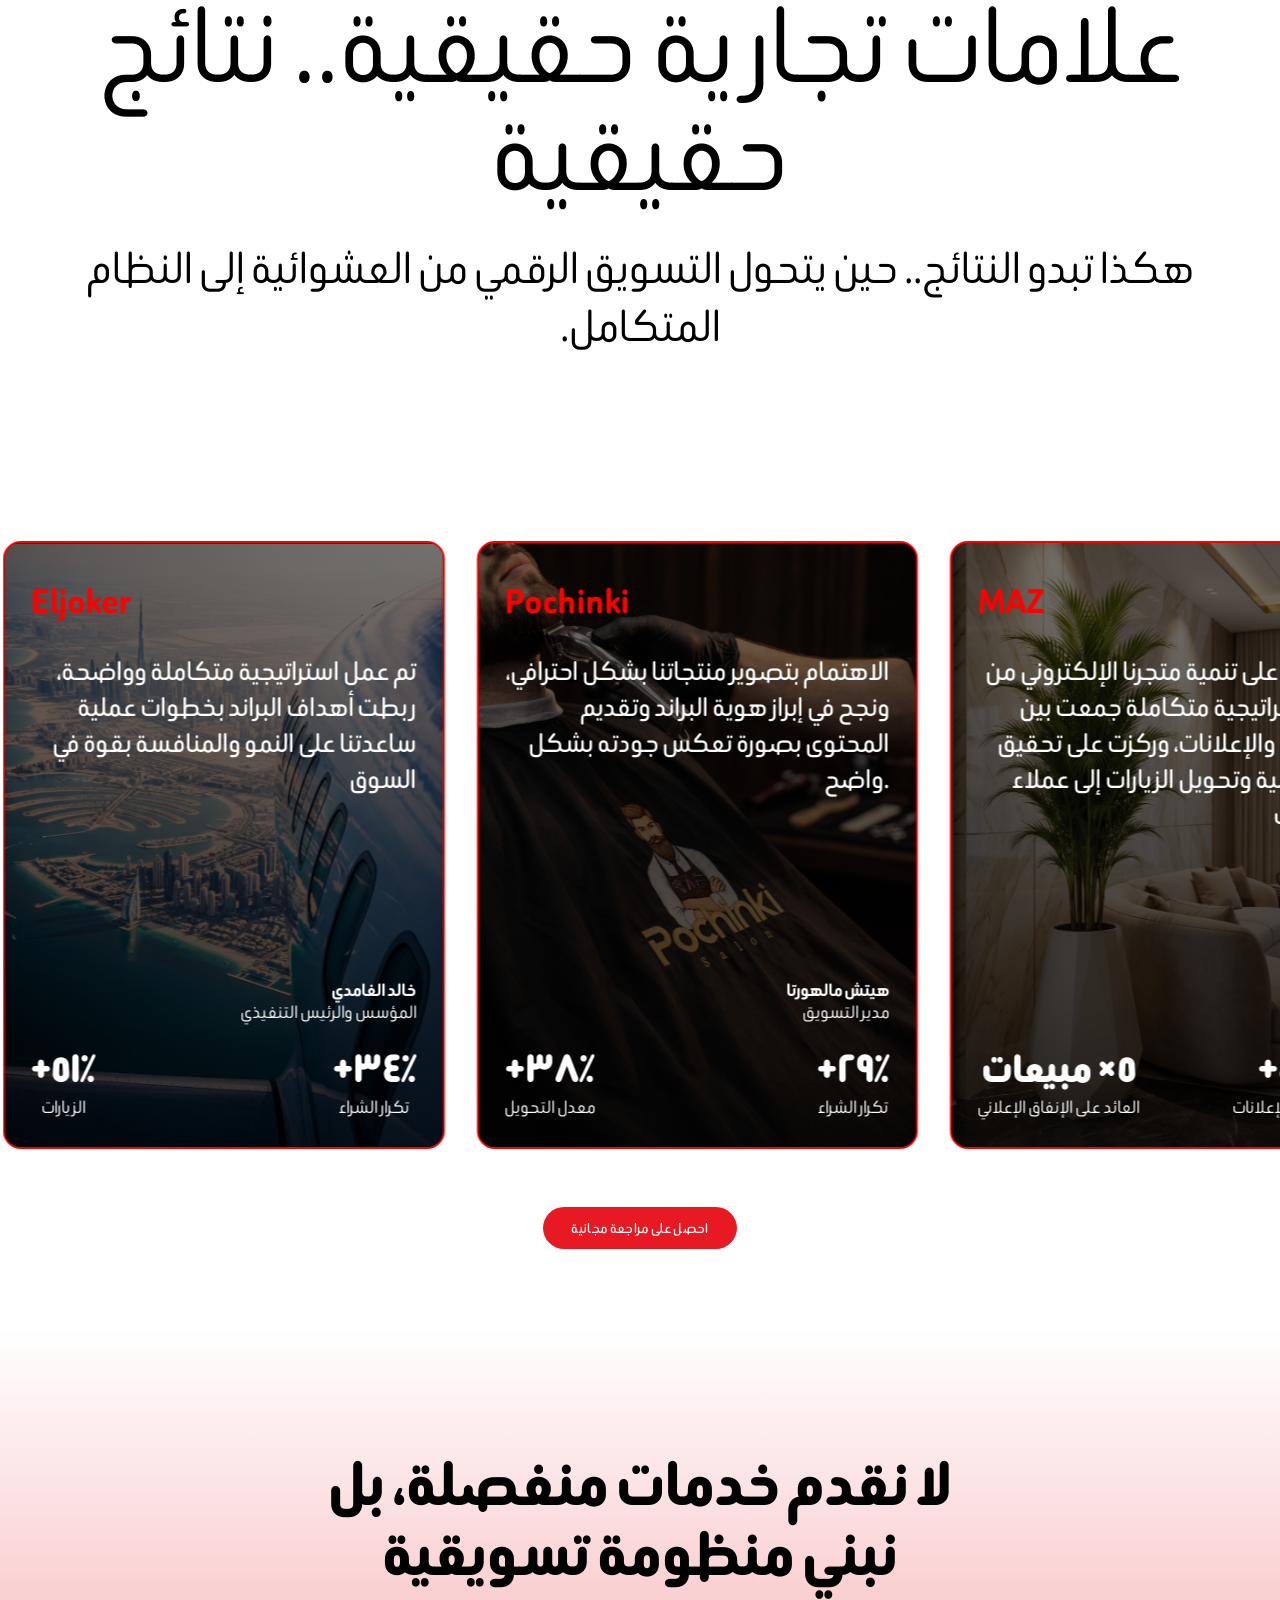
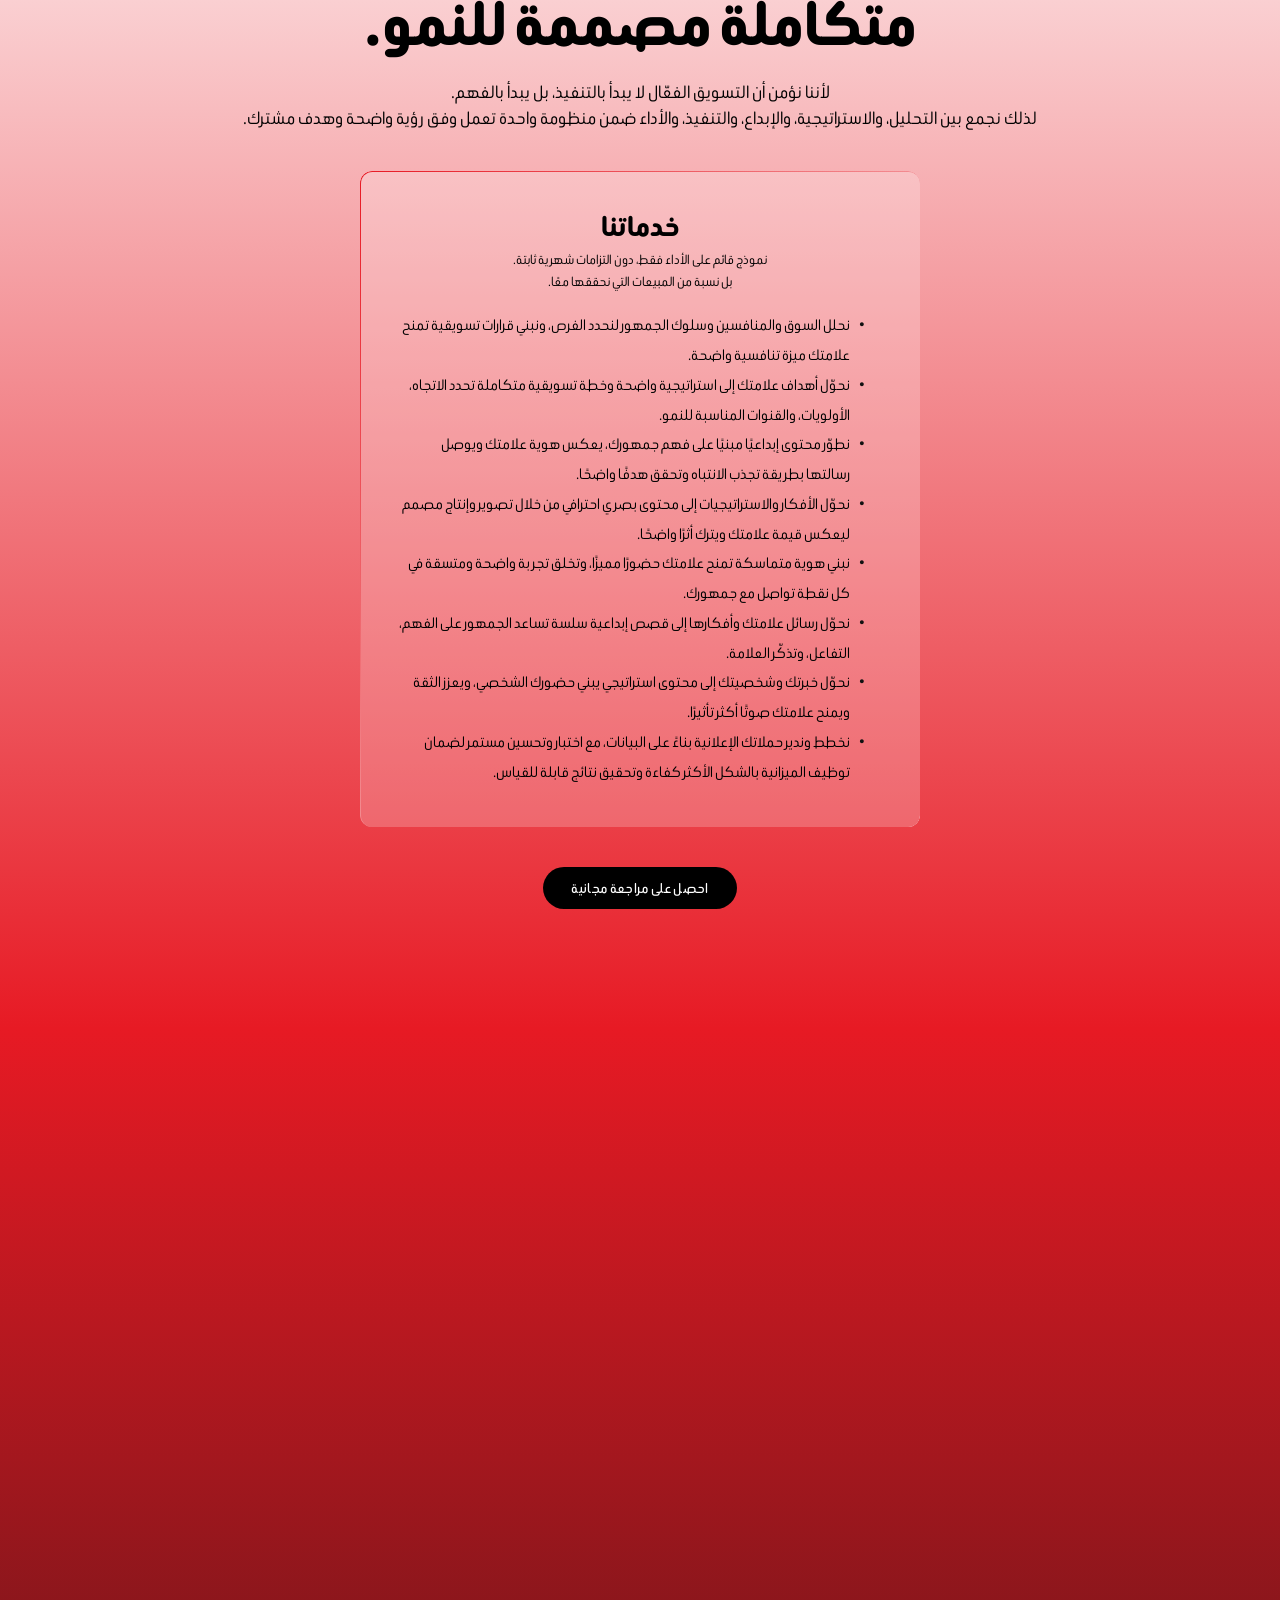
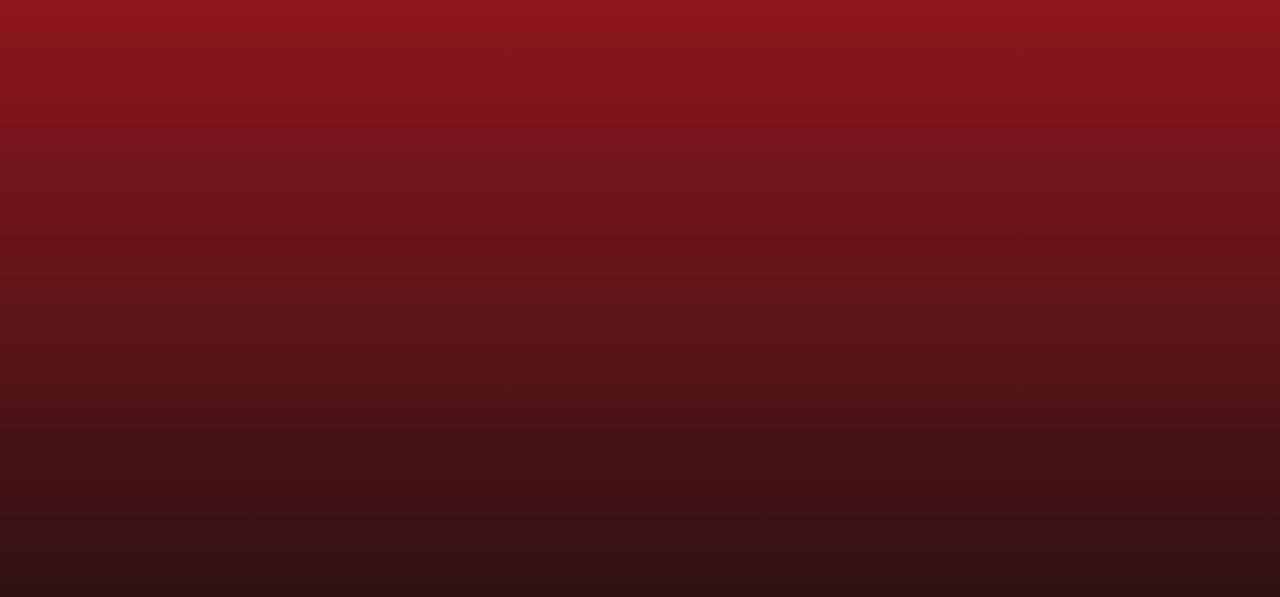
==== commit 80700810: "oooo" ====
--- a/index.html
+++ b/index.html
@@ -5856,7 +5856,7 @@
                 class="result-card__bg" data-v-b3611011>
               <div class="result-card__overlay" data-v-b3611011></div>
               <div class="result-card__content" data-v-b3611011 style="color: white !important;">
-                <h3 class="result-card__brand" data-v-b3611011 style="color: white !important;">AMS</h3>
+                <h3 class="result-card__brand" data-v-b3611011 style="color: #E71A24 !important;">AMS</h3>
                 <p class="result-card__quote" data-v-b3611011 style="color: white;">وجود الفريق في الإمارات انعكس على
                   المحتوى بشكل واضح؛
                   من خلال مراعاة الهوية الإماراتية وطبيعة الجمهور، وثقافة السوق المحلي في كل تفصيلة.</p>
@@ -5980,4 +5980,4 @@
 </body>
 <!-- Mirrored from qeen.ai/ar by HTTrack Website Copier/3.x [XR&CO'2014], Sun, 16 Aug 2026 14:02:44 GMT -->
 
-</html>
+</html>
